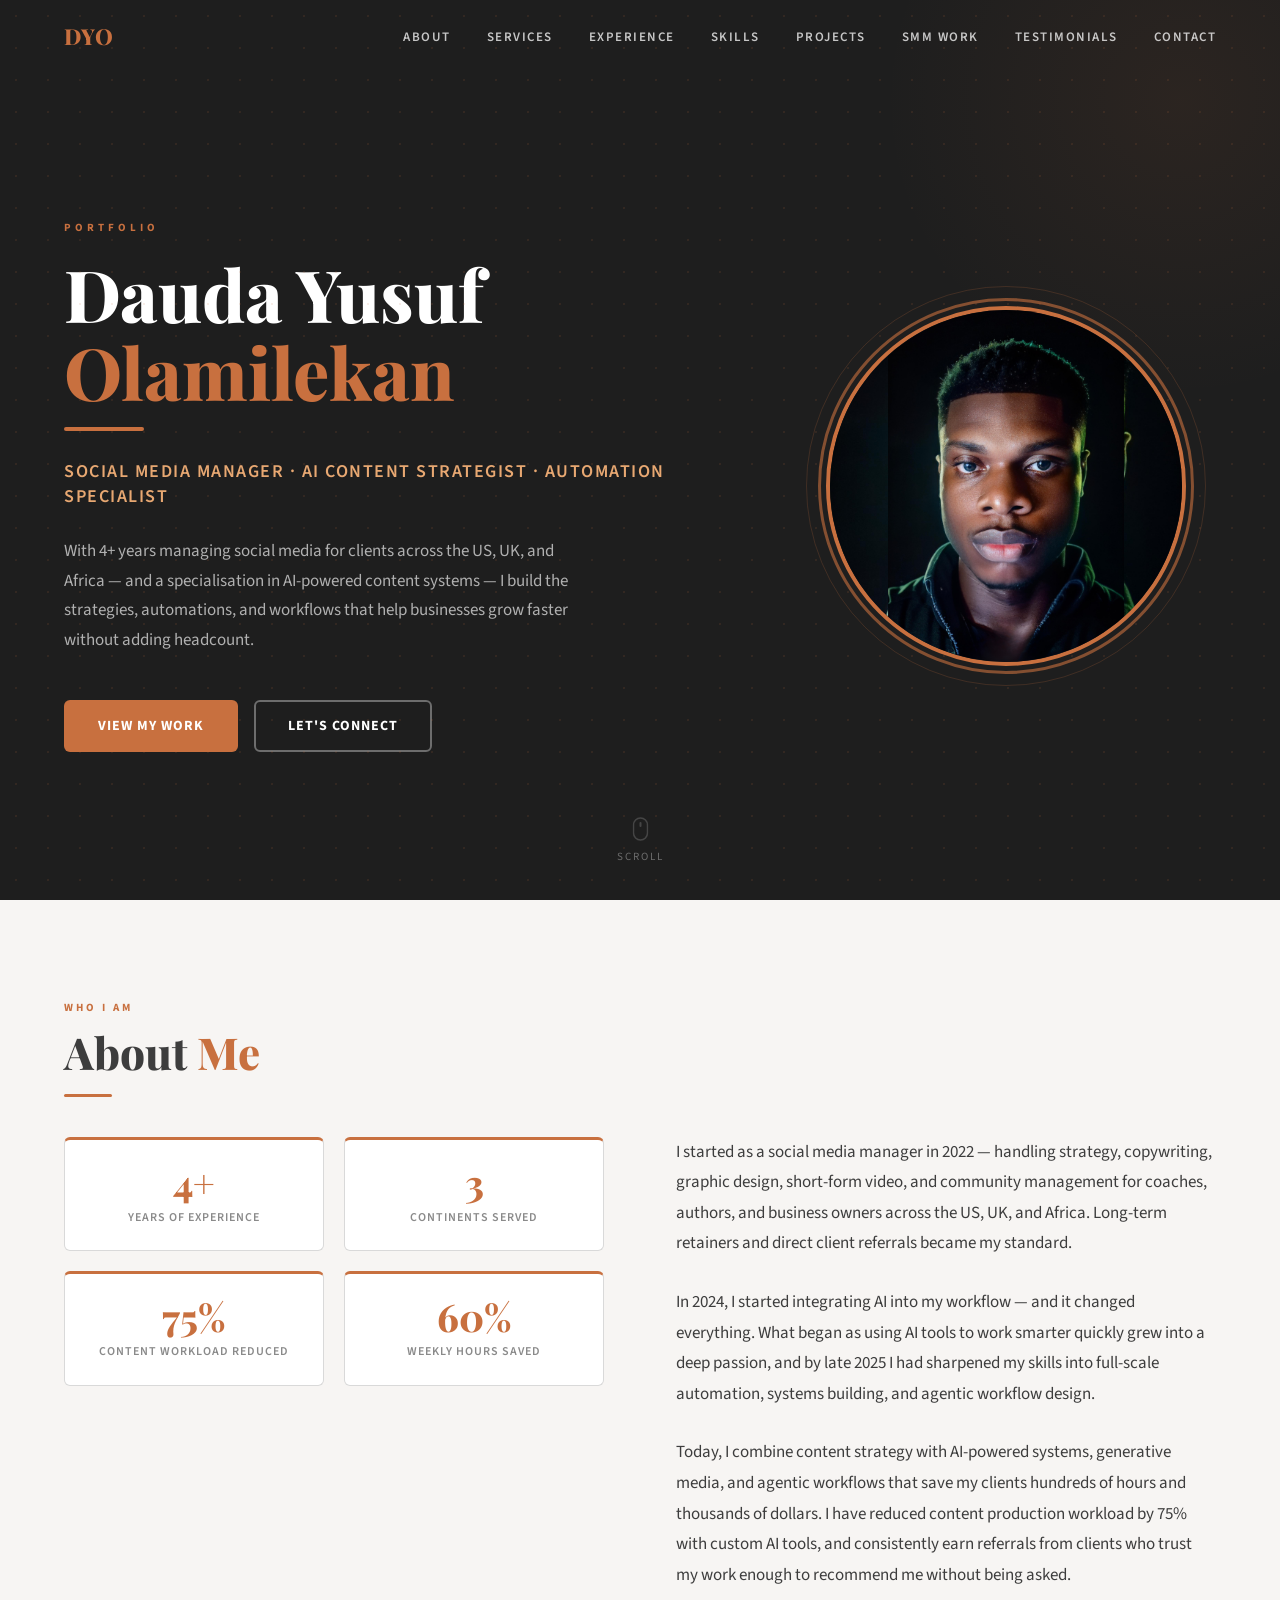
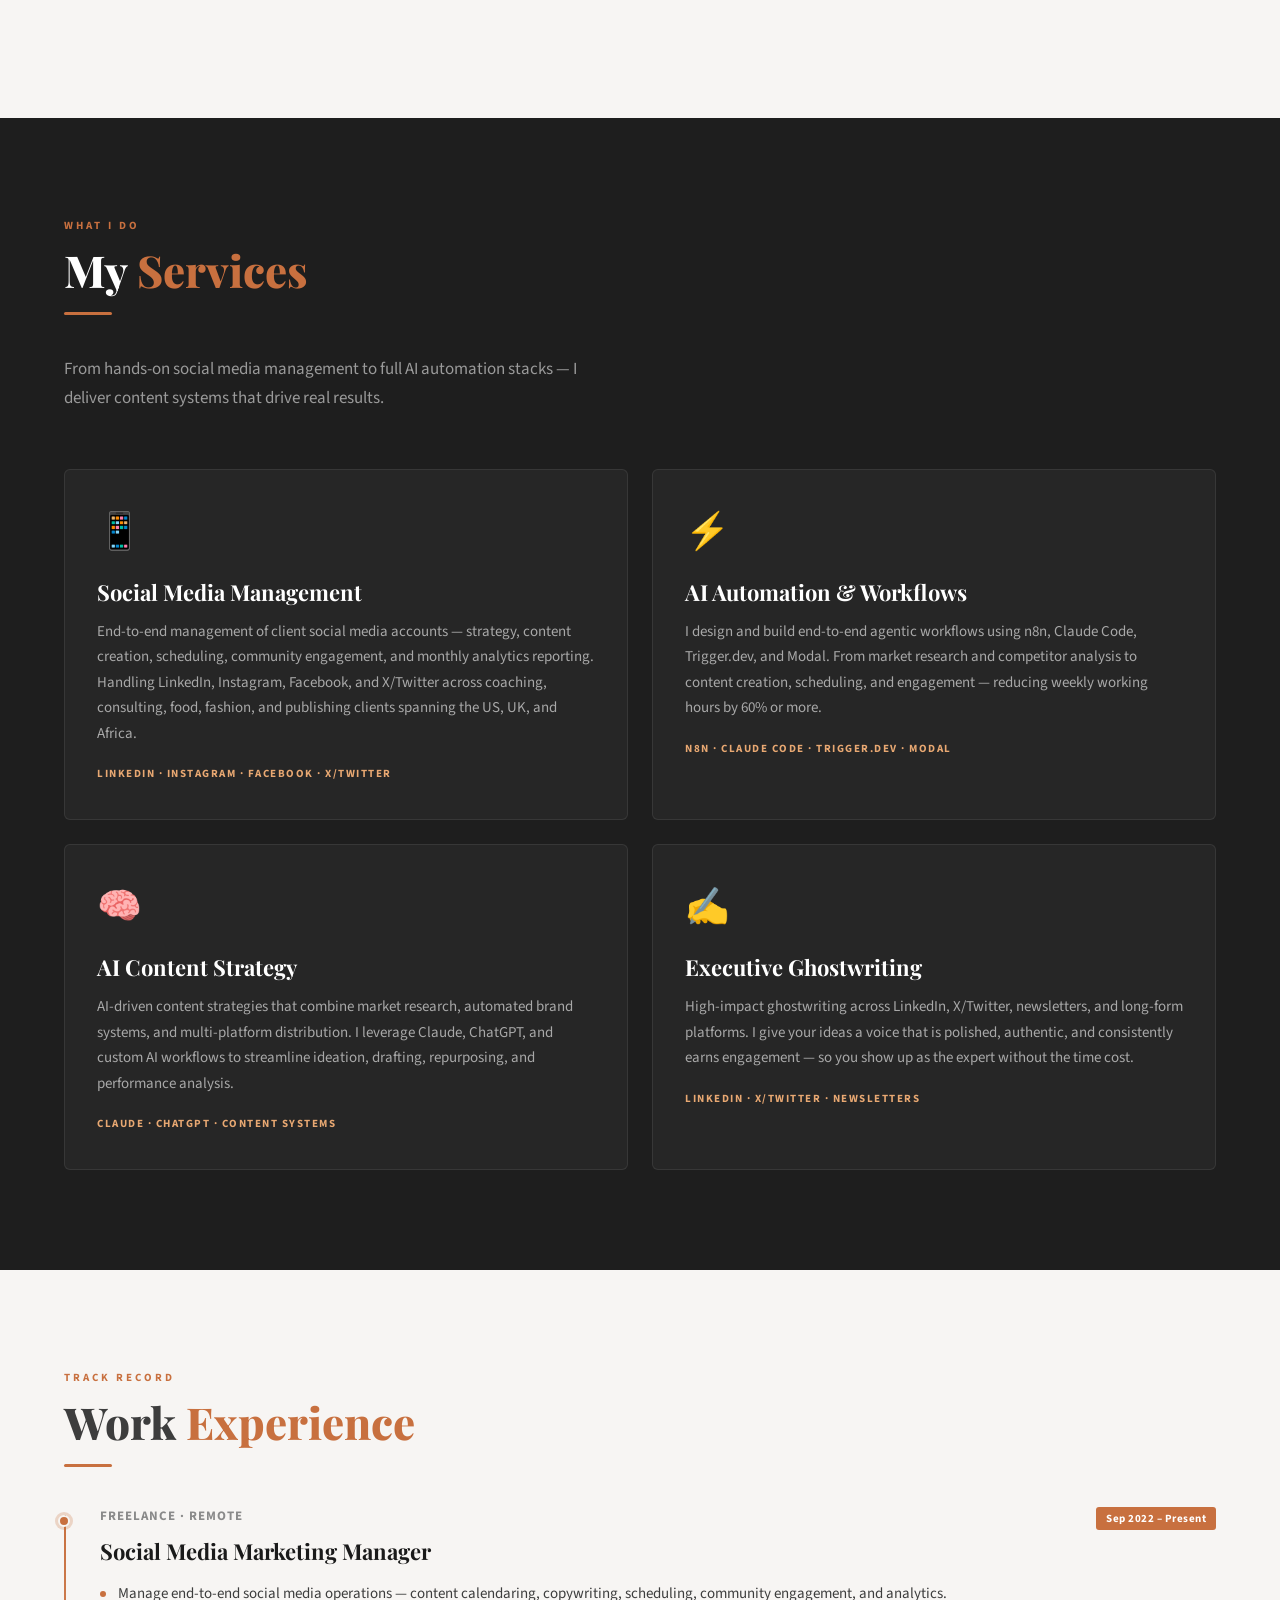
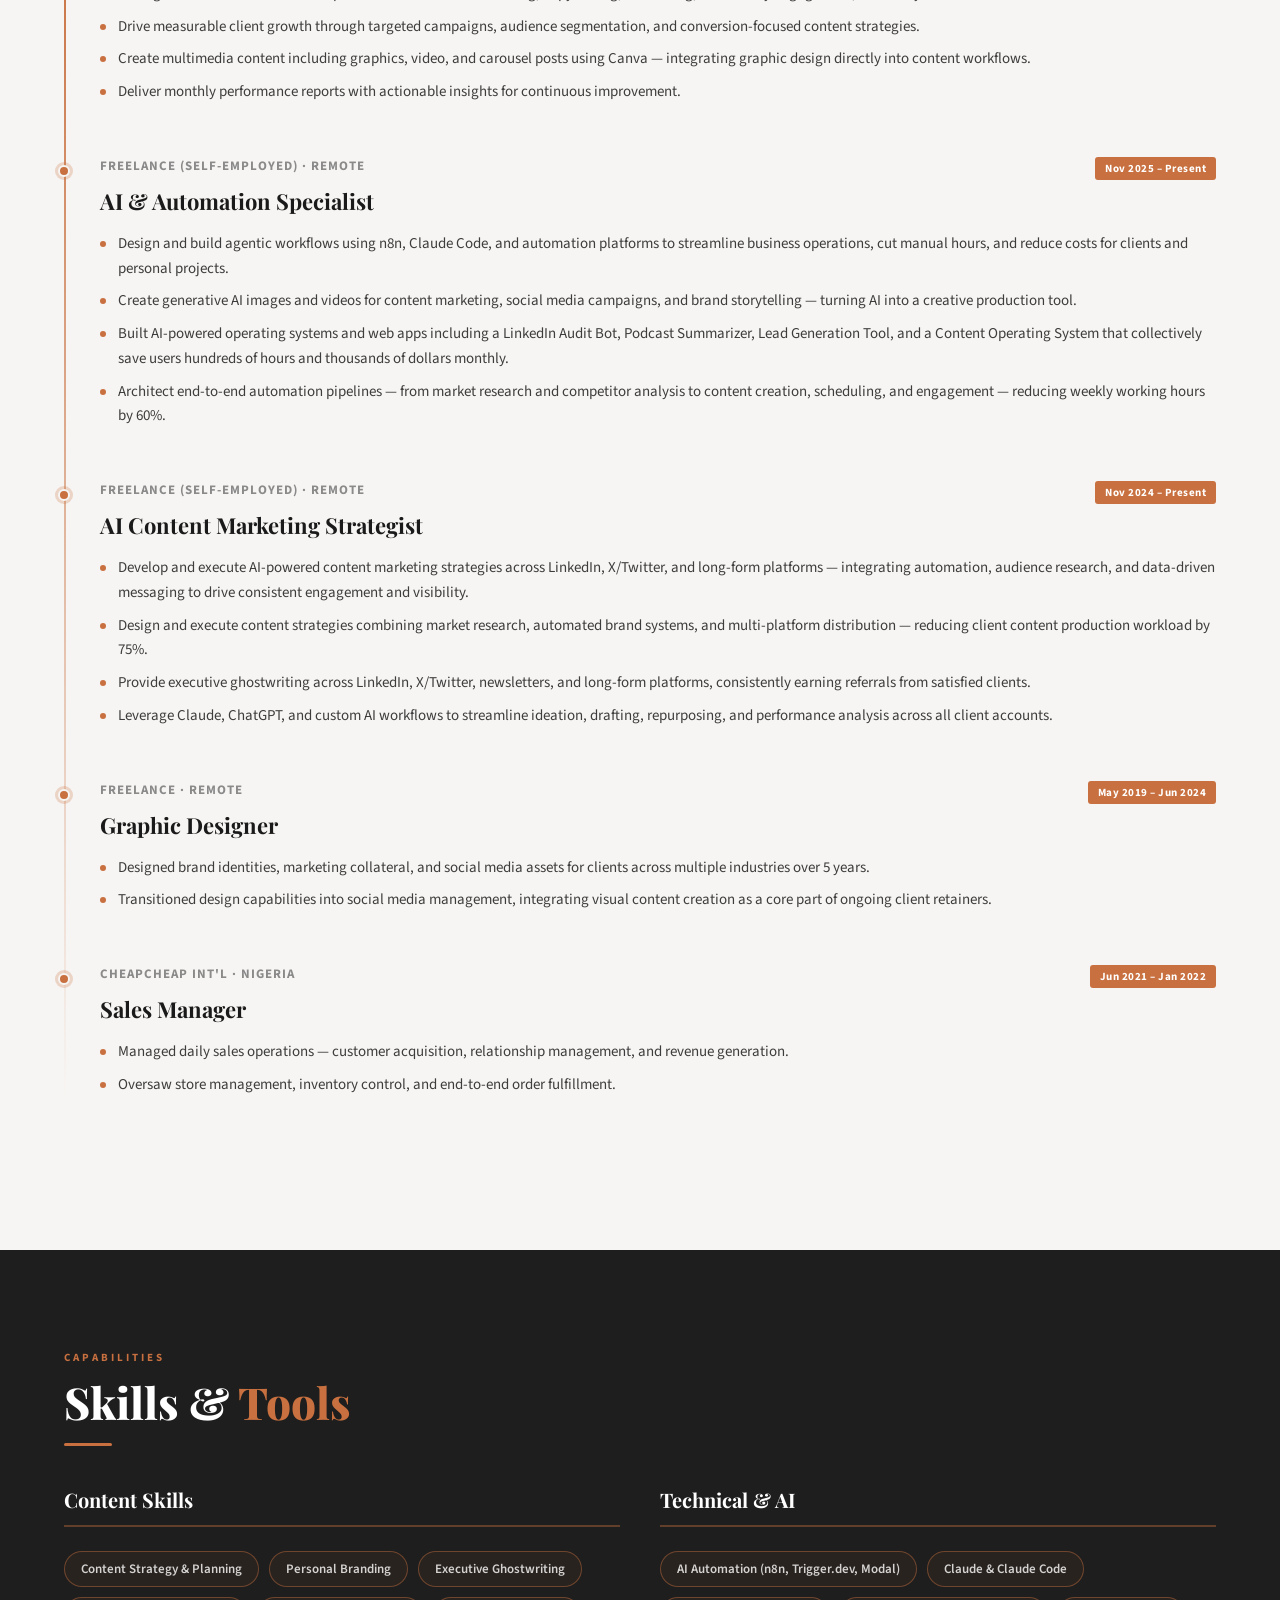
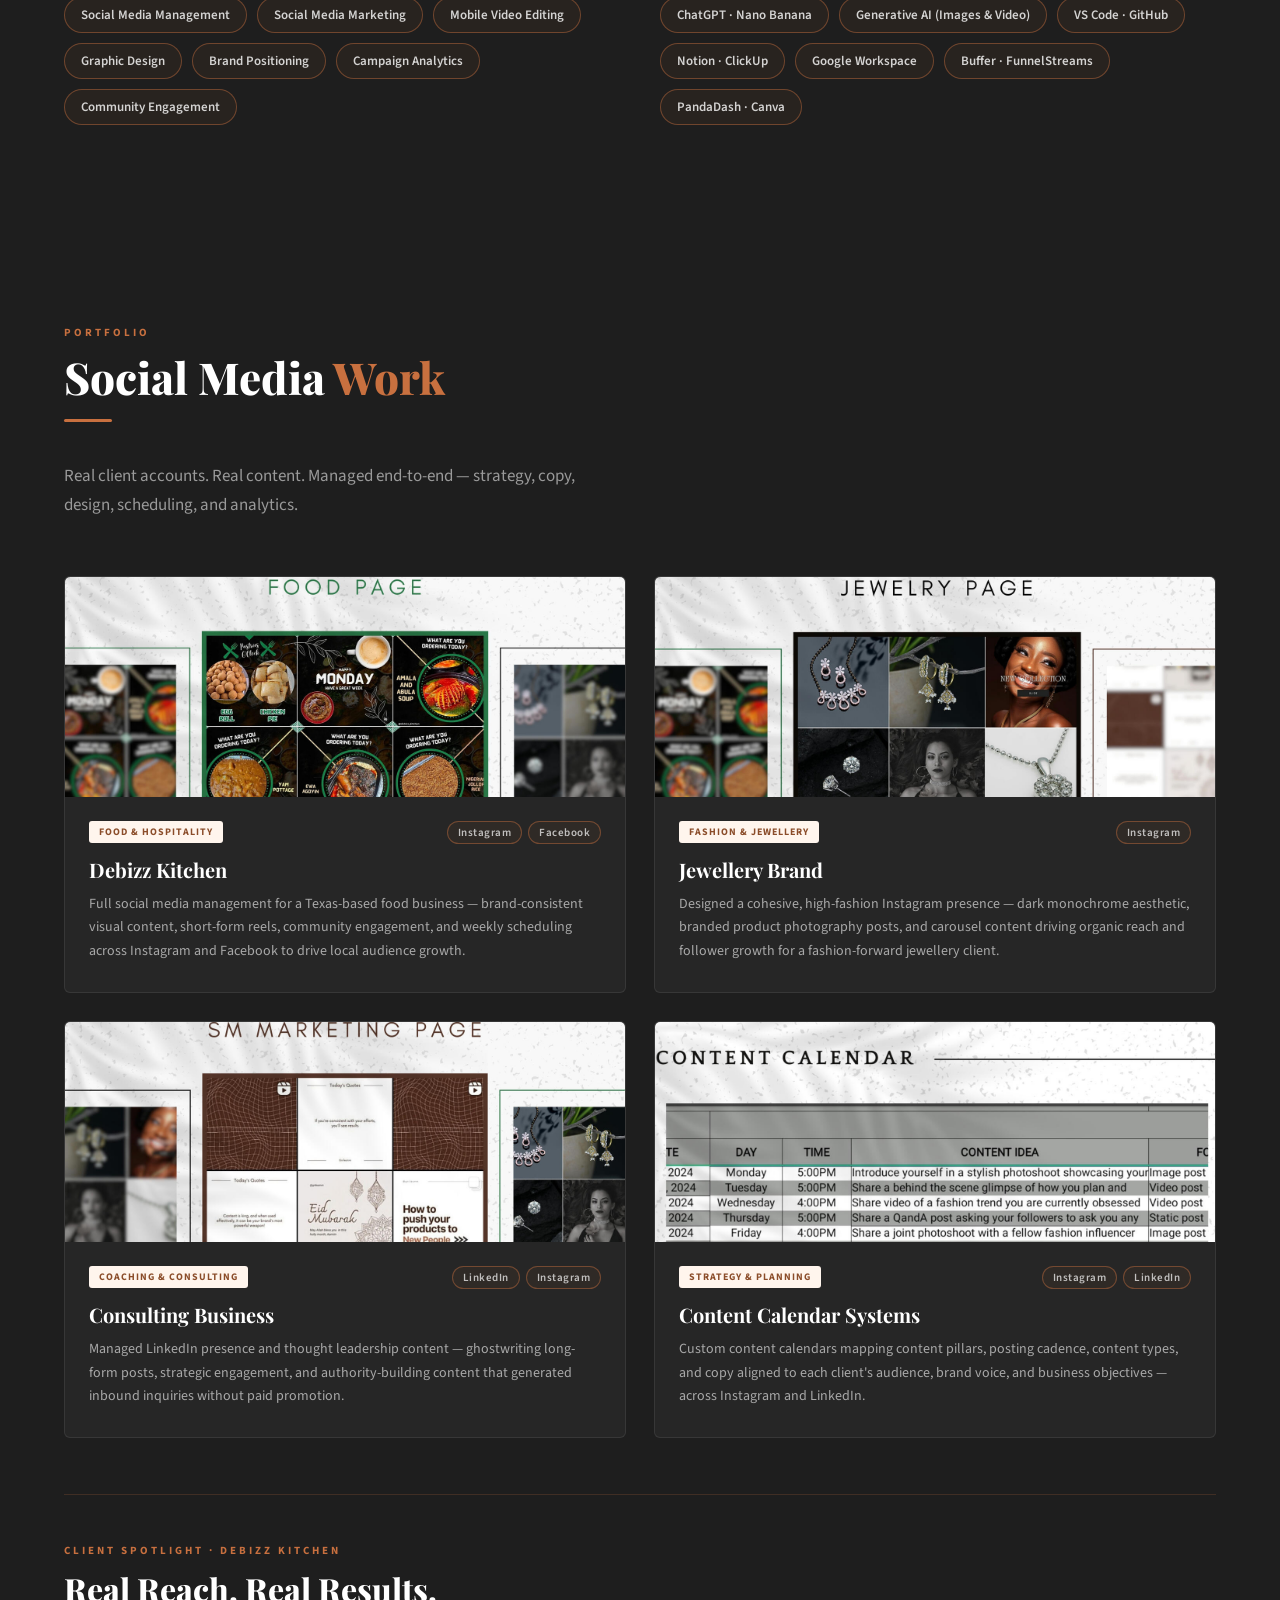
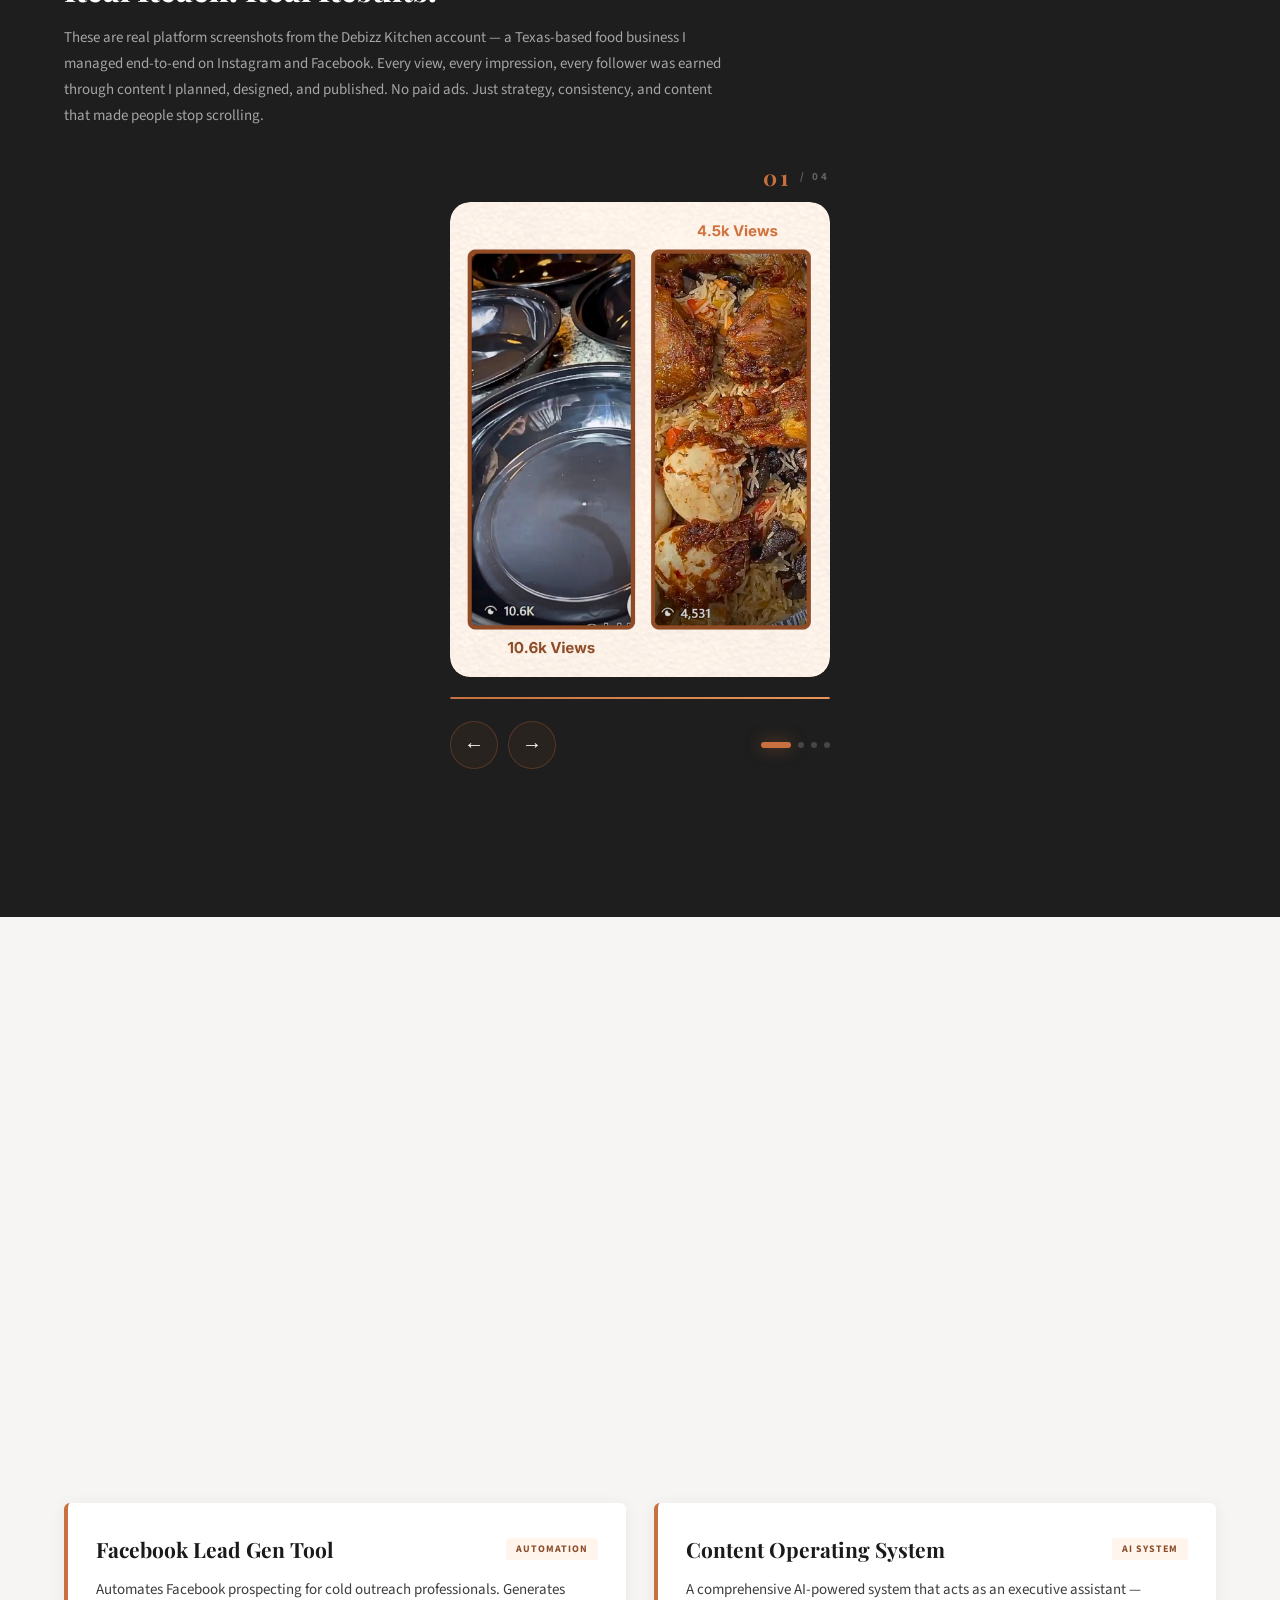
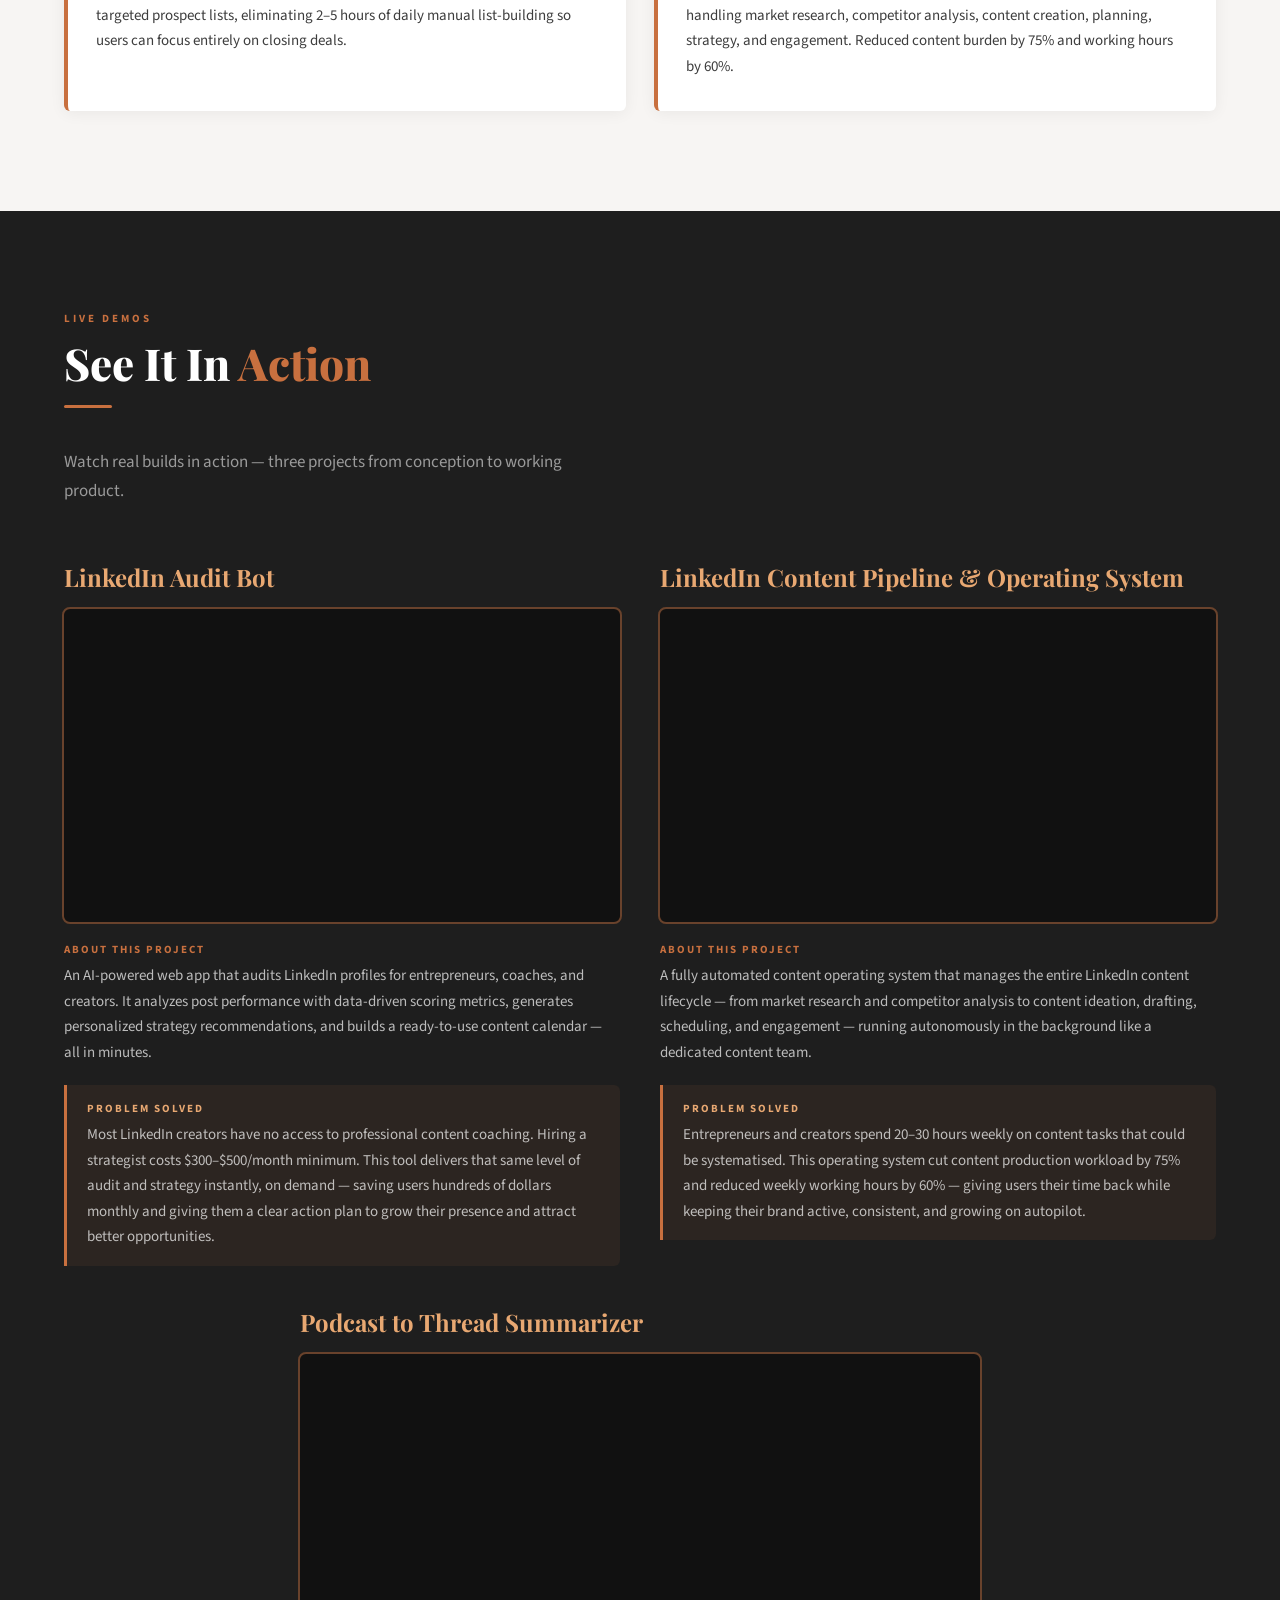
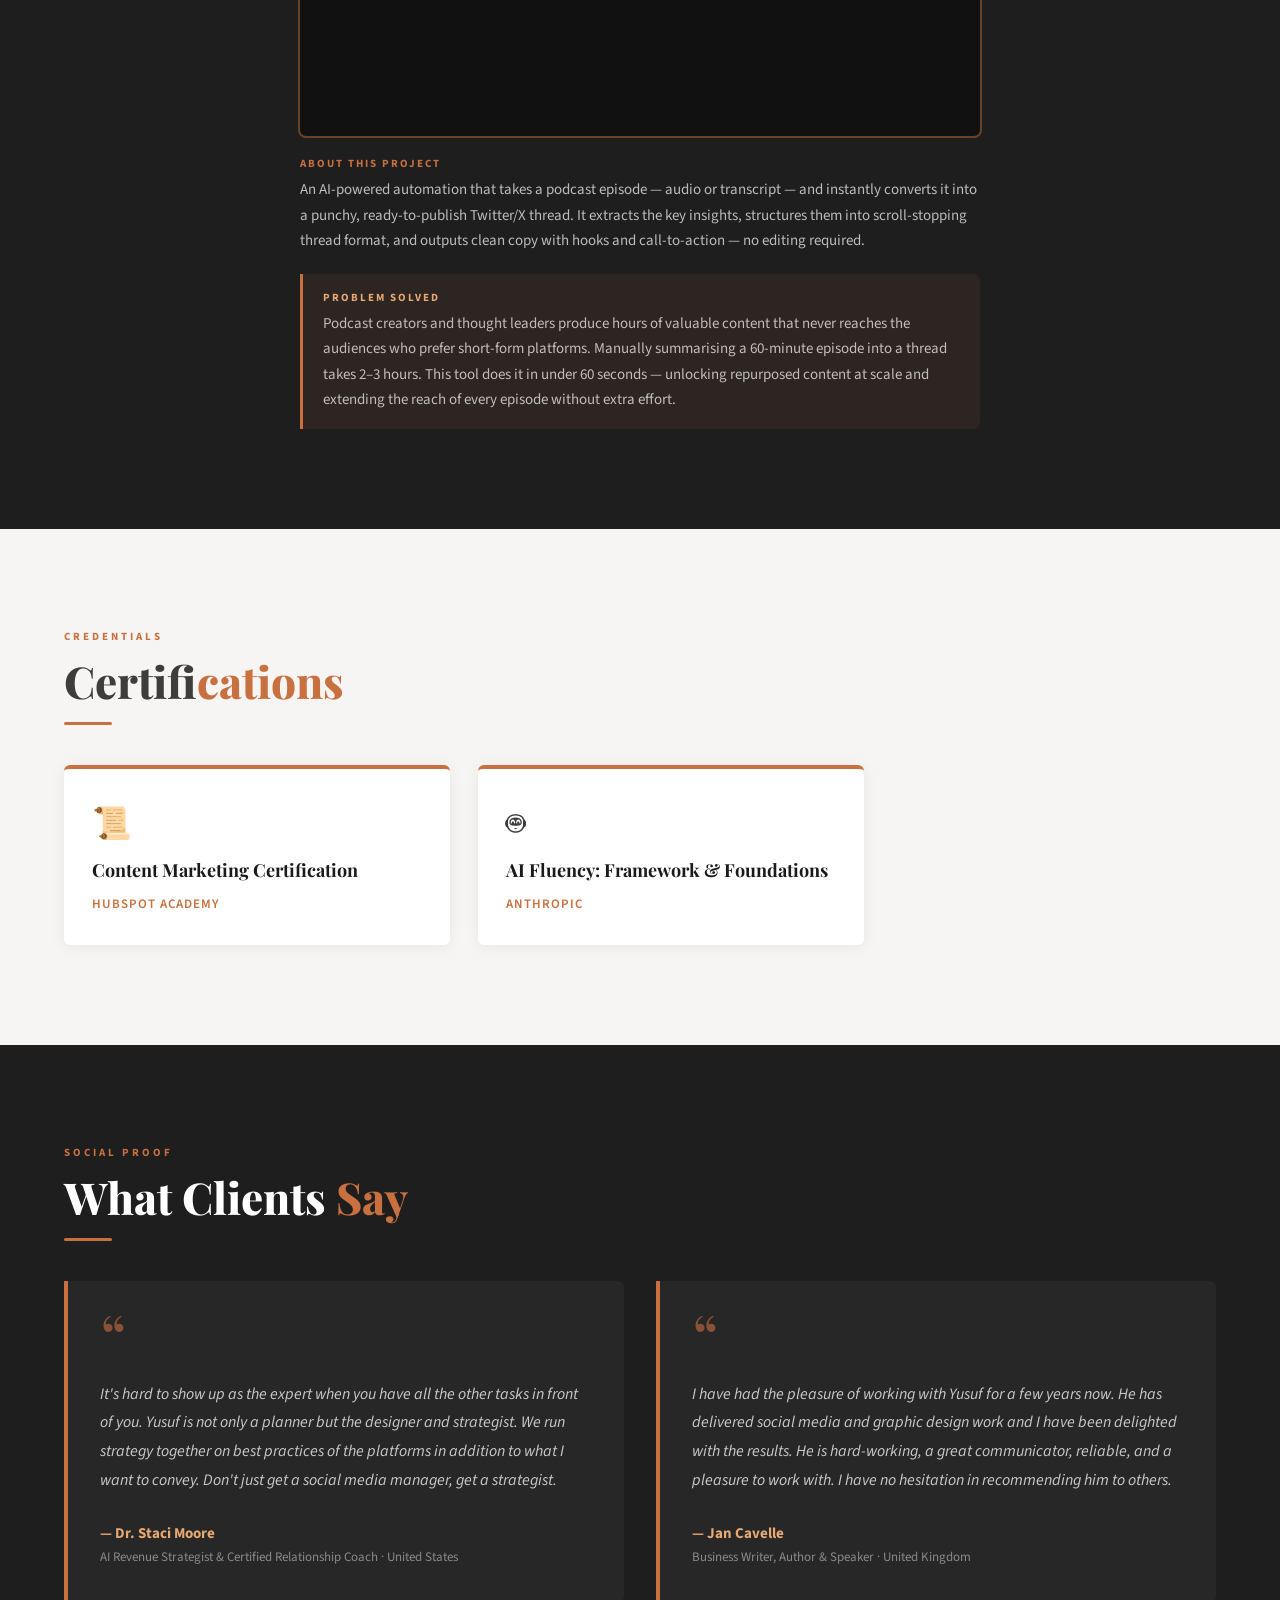
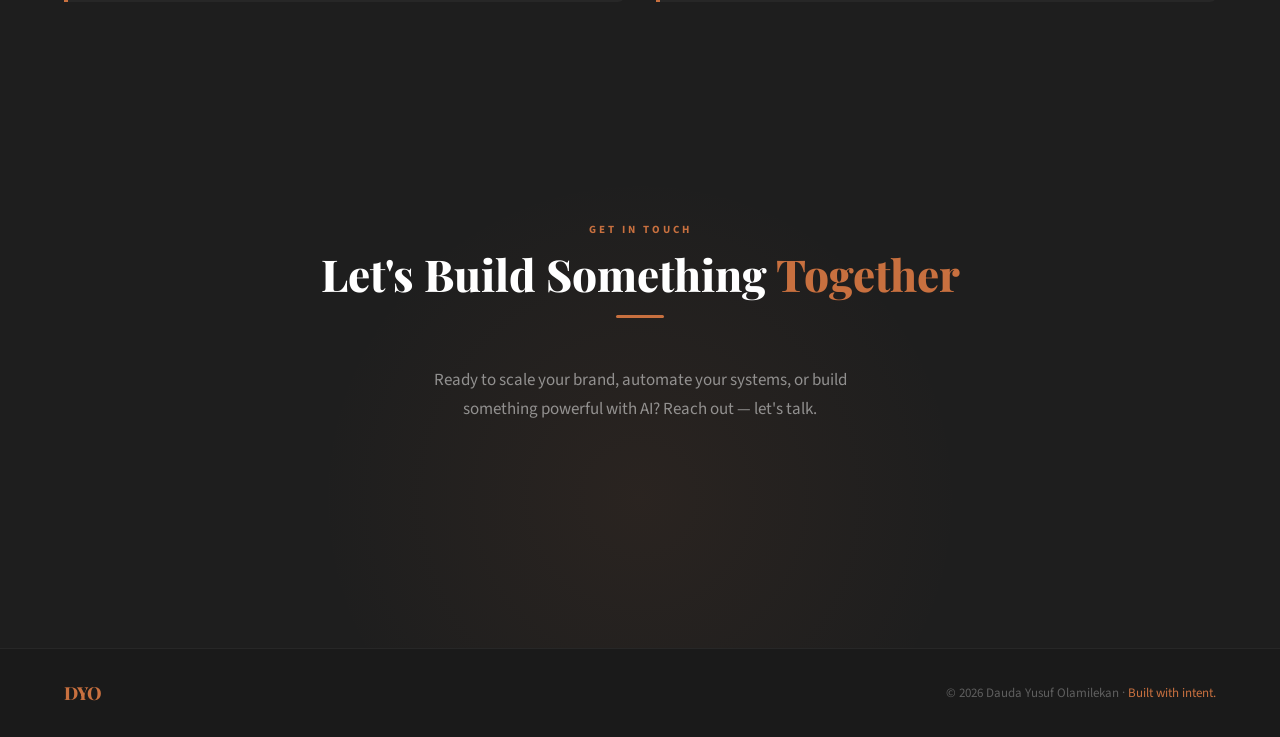
==== index.html @ d830693d "Fix LinkedIn URL and convert UK English to American English Co-Authored-By: Claude Sonnet 4.6 <norep" ====
<!DOCTYPE html>
<html lang="en">
<head>
  <meta charset="UTF-8" />
  <meta name="viewport" content="width=device-width, initial-scale=1.0" />
  <meta name="description" content="Dauda Yusuf Olamilekan — AI Content Strategist, Automation Specialist & Brand Builder. AI-powered systems, content strategy, and personal brand building." />
  <title>Dauda Yusuf Olamilekan — AI Content Strategist &amp; Automation Specialist</title>

  <!-- Open Graph / Social Media Preview -->
  <meta property="og:type"        content="website" />
  <meta property="og:url"         content="https://dauda-yusuf-portfolio.vercel.app/" />
  <meta property="og:title"       content="Dauda Yusuf Olamilekan — AI Content Strategist &amp; Automation Specialist" />
  <meta property="og:description" content="I build the strategies, automations, and agentic workflows that help businesses produce more, spend less, and grow faster." />
  <meta property="og:image"       content="https://dauda-yusuf-portfolio.vercel.app/assets/img/InShot_20230805_040745016.jpg" />

  <!-- Twitter / X Card -->
  <meta name="twitter:card"        content="summary_large_image" />
  <meta name="twitter:url"         content="https://dauda-yusuf-portfolio.vercel.app/" />
  <meta name="twitter:title"       content="Dauda Yusuf Olamilekan — AI Content Strategist &amp; Automation Specialist" />
  <meta name="twitter:description" content="I build the strategies, automations, and agentic workflows that help businesses produce more, spend less, and grow faster." />
  <meta name="twitter:image"       content="https://dauda-yusuf-portfolio.vercel.app/assets/img/InShot_20230805_040745016.jpg" />

  <link rel="stylesheet" href="css/style.css" />
</head>
<body>

<!-- ================================================================
     NAVIGATION
     ================================================================ -->
<nav class="nav" id="nav">
  <div class="nav__inner">
    <a href="#hero" class="nav__logo">DYO</a>

    <ul class="nav__links">
      <li><a href="#about"         data-section="about">About</a></li>
      <li><a href="#services"      data-section="services">Services</a></li>
      <li><a href="#experience"    data-section="experience">Experience</a></li>
      <li><a href="#skills"        data-section="skills">Skills</a></li>
      <li><a href="#projects"      data-section="projects">Projects</a></li>
      <li><a href="#smm-work"      data-section="smm-work">SMM Work</a></li>
      <li><a href="#testimonials"  data-section="testimonials">Testimonials</a></li>
      <li><a href="#contact"       data-section="contact">Contact</a></li>
    </ul>

    <div class="nav__hamburger" id="hamburger" aria-label="Open menu">
      <span></span><span></span><span></span>
    </div>
  </div>
</nav>

<!-- Mobile nav overlay -->
<div class="nav__mobile" id="mobileNav">
  <a href="#about"        class="mobile-link">About</a>
  <a href="#services"     class="mobile-link">Services</a>
  <a href="#experience"   class="mobile-link">Experience</a>
  <a href="#skills"       class="mobile-link">Skills</a>
  <a href="#projects"     class="mobile-link">Projects</a>
  <a href="#smm-work"     class="mobile-link">SMM Work</a>
  <a href="#testimonials" class="mobile-link">Testimonials</a>
  <a href="#contact"      class="mobile-link">Contact</a>
</div>


<!-- ================================================================
     HERO
     ================================================================ -->
<section id="hero" class="hero">
  <div class="hero__inner">

    <!-- Text -->
    <div class="hero__text">
      <p class="hero__label">Portfolio</p>

      <h1 class="hero__name">
        Dauda Yusuf<br>
        <span class="accent">Olamilekan</span>
      </h1>
      <span class="hero__name-line"></span>

      <p class="hero__tagline">Social Media Manager &middot; AI Content Strategist &middot; Automation Specialist</p>

      <p class="hero__bio">
        With 4+ years managing social media for clients across the US, UK, and Africa —
        and a specialisation in AI-powered content systems — I build the strategies,
        automations, and workflows that help businesses grow faster without adding headcount.
      </p>

      <div class="hero__ctas">
        <a href="#projects" class="btn btn--primary">View My Work</a>
        <a href="#contact"  class="btn btn--outline">Let's Connect</a>
      </div>
    </div>

    <!-- Photo -->
    <div class="hero__photo-wrap">
      <div class="hero__photo-ring">
        <img
          src="assets/img/InShot_20230805_040745016.jpg"
          alt="Dauda Yusuf Olamilekan"
          class="hero__photo"
        />
      </div>
    </div>

  </div>

  <!-- Scroll hint -->
  <div class="hero__scroll-hint">
    <svg width="16" height="24" viewBox="0 0 16 24" fill="none">
      <rect x="1" y="1" width="14" height="22" rx="7" stroke="currentColor" stroke-width="1.5"/>
      <rect x="7" y="5" width="2" height="5" rx="1" fill="currentColor"/>
    </svg>
    <span>Scroll</span>
  </div>
</section>


<!-- ================================================================
     ABOUT ME
     ================================================================ -->
<section id="about" class="section section--light">
  <div class="container">

    <p class="section-label fade-in">Who I Am</p>
    <h2 class="section-heading fade-in delay-1">About <span class="accent">Me</span></h2>
    <div class="accent-rule fade-in delay-2"></div>

    <div class="about__grid">

      <!-- Left: Stats + Note -->
      <div>
        <div class="about__stats fade-in delay-1">
          <div class="stat-card">
            <div class="stat-card__number">4+</div>
            <div class="stat-card__label">Years of Experience</div>
          </div>
          <div class="stat-card">
            <div class="stat-card__number">3</div>
            <div class="stat-card__label">Continents Served</div>
          </div>
          <div class="stat-card">
            <div class="stat-card__number">75%</div>
            <div class="stat-card__label">Content Workload Reduced</div>
          </div>
          <div class="stat-card">
            <div class="stat-card__number">60%</div>
            <div class="stat-card__label">Weekly Hours Saved</div>
          </div>
        </div>

      </div>

      <!-- Right: Bio -->
      <div class="fade-in delay-2">
        <p class="about__bio">
          I started as a social media manager in 2022 — handling strategy, copywriting, graphic design,
          short-form video, and community management for coaches, authors, and business owners across the
          US, UK, and Africa. Long-term retainers and direct client referrals became my standard.
        </p>
        <p class="about__bio">
          In 2024, I started integrating AI into my workflow — and it changed everything. What began
          as using AI tools to work smarter quickly grew into a deep passion, and by late 2025 I had
          sharpened my skills into full-scale automation, systems building, and agentic workflow design.
        </p>
        <p class="about__bio">
          Today, I combine content strategy with AI-powered systems, generative media, and agentic
          workflows that save my clients hundreds of hours and thousands of dollars. I have reduced
          content production workload by 75% with custom AI tools, and consistently earn referrals
          from clients who trust my work enough to recommend me without being asked.
        </p>
      </div>

    </div>
  </div>
</section>


<!-- ================================================================
     SERVICES
     ================================================================ -->
<section id="services" class="section section--dark">
  <div class="container">

    <p class="section-label fade-in">What I Do</p>
    <h2 class="section-heading fade-in delay-1">My <span class="accent">Services</span></h2>
    <div class="accent-rule fade-in delay-2"></div>
    <p class="section-subhead fade-in delay-2">
      From hands-on social media management to full AI automation stacks — I deliver content systems that drive real results.
    </p>

    <div class="services__grid">

      <div class="service-card fade-in delay-1">
        <span class="service-card__icon">📱</span>
        <h3 class="service-card__title">Social Media Management</h3>
        <p class="service-card__desc">
          End-to-end management of client social media accounts — strategy, content creation,
          scheduling, community engagement, and monthly analytics reporting. Handling LinkedIn,
          Instagram, Facebook, and X/Twitter across coaching, consulting, food, fashion, and
          publishing clients spanning the US, UK, and Africa.
        </p>
        <span class="service-card__tag">LinkedIn · Instagram · Facebook · X/Twitter</span>
      </div>

      <div class="service-card fade-in delay-2">
        <span class="service-card__icon">⚡</span>
        <h3 class="service-card__title">AI Automation &amp; Workflows</h3>
        <p class="service-card__desc">
          I design and build end-to-end agentic workflows using n8n, Claude Code, Trigger.dev, and Modal.
          From market research and competitor analysis to content creation, scheduling, and engagement —
          reducing weekly working hours by 60% or more.
        </p>
        <span class="service-card__tag">n8n · Claude Code · Trigger.dev · Modal</span>
      </div>

      <div class="service-card fade-in delay-3">
        <span class="service-card__icon">🧠</span>
        <h3 class="service-card__title">AI Content Strategy</h3>
        <p class="service-card__desc">
          AI-driven content strategies that combine market research, automated brand systems, and
          multi-platform distribution. I leverage Claude, ChatGPT, and custom AI workflows to
          streamline ideation, drafting, repurposing, and performance analysis.
        </p>
        <span class="service-card__tag">Claude · ChatGPT · Content Systems</span>
      </div>

      <div class="service-card fade-in delay-4">
        <span class="service-card__icon">✍️</span>
        <h3 class="service-card__title">Executive Ghostwriting</h3>
        <p class="service-card__desc">
          High-impact ghostwriting across LinkedIn, X/Twitter, newsletters, and long-form platforms.
          I give your ideas a voice that is polished, authentic, and consistently earns engagement —
          so you show up as the expert without the time cost.
        </p>
        <span class="service-card__tag">LinkedIn · X/Twitter · Newsletters</span>
      </div>

    </div>
  </div>
</section>


<!-- ================================================================
     EXPERIENCE
     ================================================================ -->
<section id="experience" class="section section--light">
  <div class="container">

    <p class="section-label fade-in">Track Record</p>
    <h2 class="section-heading fade-in delay-1">Work <span class="accent">Experience</span></h2>
    <div class="accent-rule fade-in delay-2"></div>

    <div class="experience__timeline">

      <!-- Social Media Marketing Manager -->
      <div class="exp-item fade-in delay-1">
        <div class="exp-item__header">
          <span class="exp-item__company">Freelance &middot; Remote</span>
          <span class="exp-item__date">Sep 2022 – Present</span>
        </div>
        <h3 class="exp-item__role">Social Media Marketing Manager</h3>
        <ul class="exp-item__bullets">
          <li>Manage end-to-end social media operations — content calendaring, copywriting, scheduling, community engagement, and analytics.</li>
          <li>Drive measurable client growth through targeted campaigns, audience segmentation, and conversion-focused content strategies.</li>
          <li>Create multimedia content including graphics, video, and carousel posts using Canva — integrating graphic design directly into content workflows.</li>
          <li>Deliver monthly performance reports with actionable insights for continuous improvement.</li>
        </ul>
      </div>

      <!-- AI & Automation Specialist -->
      <div class="exp-item fade-in delay-2">
        <div class="exp-item__header">
          <span class="exp-item__company">Freelance (Self-Employed) &middot; Remote</span>
          <span class="exp-item__date">Nov 2025 – Present</span>
        </div>
        <h3 class="exp-item__role">AI &amp; Automation Specialist</h3>
        <ul class="exp-item__bullets">
          <li>Design and build agentic workflows using n8n, Claude Code, and automation platforms to streamline business operations, cut manual hours, and reduce costs for clients and personal projects.</li>
          <li>Create generative AI images and videos for content marketing, social media campaigns, and brand storytelling — turning AI into a creative production tool.</li>
          <li>Built AI-powered operating systems and web apps including a LinkedIn Audit Bot, Podcast Summarizer, Lead Generation Tool, and a Content Operating System that collectively save users hundreds of hours and thousands of dollars monthly.</li>
          <li>Architect end-to-end automation pipelines — from market research and competitor analysis to content creation, scheduling, and engagement — reducing weekly working hours by 60%.</li>
        </ul>
      </div>

      <!-- AI Content Marketing Strategist -->
      <div class="exp-item fade-in delay-3">
        <div class="exp-item__header">
          <span class="exp-item__company">Freelance (Self-Employed) &middot; Remote</span>
          <span class="exp-item__date">Nov 2024 – Present</span>
        </div>
        <h3 class="exp-item__role">AI Content Marketing Strategist</h3>
        <ul class="exp-item__bullets">
          <li>Develop and execute AI-powered content marketing strategies across LinkedIn, X/Twitter, and long-form platforms — integrating automation, audience research, and data-driven messaging to drive consistent engagement and visibility.</li>
          <li>Design and execute content strategies combining market research, automated brand systems, and multi-platform distribution — reducing client content production workload by 75%.</li>
          <li>Provide executive ghostwriting across LinkedIn, X/Twitter, newsletters, and long-form platforms, consistently earning referrals from satisfied clients.</li>
          <li>Leverage Claude, ChatGPT, and custom AI workflows to streamline ideation, drafting, repurposing, and performance analysis across all client accounts.</li>
        </ul>
      </div>

      <!-- Graphic Designer -->
      <div class="exp-item fade-in delay-3">
        <div class="exp-item__header">
          <span class="exp-item__company">Freelance &middot; Remote</span>
          <span class="exp-item__date">May 2019 – Jun 2024</span>
        </div>
        <h3 class="exp-item__role">Graphic Designer</h3>
        <ul class="exp-item__bullets">
          <li>Designed brand identities, marketing collateral, and social media assets for clients across multiple industries over 5 years.</li>
          <li>Transitioned design capabilities into social media management, integrating visual content creation as a core part of ongoing client retainers.</li>
        </ul>
      </div>

      <!-- Sales Manager -->
      <div class="exp-item fade-in delay-4">
        <div class="exp-item__header">
          <span class="exp-item__company">CheapCheap Int'l &middot; Nigeria</span>
          <span class="exp-item__date">Jun 2021 – Jan 2022</span>
        </div>
        <h3 class="exp-item__role">Sales Manager</h3>
        <ul class="exp-item__bullets">
          <li>Managed daily sales operations — customer acquisition, relationship management, and revenue generation.</li>
          <li>Oversaw store management, inventory control, and end-to-end order fulfillment.</li>
        </ul>
      </div>

    </div>
  </div>
</section>


<!-- ================================================================
     SKILLS
     ================================================================ -->
<section id="skills" class="section section--dark">
  <div class="container">

    <p class="section-label fade-in">Capabilities</p>
    <h2 class="section-heading fade-in delay-1">Skills &amp; <span class="accent">Tools</span></h2>
    <div class="accent-rule fade-in delay-2"></div>

    <div class="skills__grid">

      <div class="fade-in delay-1">
        <h3 class="skills__panel-title">Content Skills</h3>
        <div class="skills__chips">
          <span class="chip">Content Strategy &amp; Planning</span>
          <span class="chip">Personal Branding</span>
          <span class="chip">Executive Ghostwriting</span>
          <span class="chip">Social Media Management</span>
          <span class="chip">Social Media Marketing</span>
          <span class="chip">Mobile Video Editing</span>
          <span class="chip">Graphic Design</span>
          <span class="chip">Brand Positioning</span>
          <span class="chip">Campaign Analytics</span>
          <span class="chip">Community Engagement</span>
        </div>
      </div>

      <div class="fade-in delay-2">
        <h3 class="skills__panel-title">Technical &amp; AI</h3>
        <div class="skills__chips">
          <span class="chip">AI Automation (n8n, Trigger.dev, Modal)</span>
          <span class="chip">Claude &amp; Claude Code</span>
          <span class="chip">ChatGPT · Nano Banana</span>
          <span class="chip">Generative AI (Images &amp; Video)</span>
          <span class="chip">VS Code · GitHub</span>
          <span class="chip">Notion · ClickUp</span>
          <span class="chip">Google Workspace</span>
          <span class="chip">Buffer · FunnelStreams</span>
          <span class="chip">PandaDash · Canva</span>
        </div>
      </div>

    </div>
  </div>
</section>


<!-- ================================================================
     SOCIAL MEDIA WORK
     ================================================================ -->
<section id="smm-work" class="section section--dark">
  <div class="container">

    <p class="section-label fade-in">Portfolio</p>
    <h2 class="section-heading fade-in delay-1">Social Media <span class="accent">Work</span></h2>
    <div class="accent-rule fade-in delay-2"></div>
    <p class="section-subhead fade-in delay-2">
      Real client accounts. Real content. Managed end-to-end — strategy, copy, design, scheduling, and analytics.
    </p>

    <div class="smm__grid">

      <div class="smm-card fade-in delay-1">
        <div class="smm-card__img-wrap">
          <img src="images/smm/food-business.jpg" alt="Social media management for Debizz Kitchen food business" class="smm-card__img" loading="lazy" />
        </div>
        <div class="smm-card__body">
          <div class="smm-card__meta">
            <span class="smm-card__badge">Food &amp; Hospitality</span>
            <span class="smm-card__platform-row">
              <span class="smm-chip">Instagram</span>
              <span class="smm-chip">Facebook</span>
            </span>
          </div>
          <h3 class="smm-card__title">Debizz Kitchen</h3>
          <p class="smm-card__desc">Full social media management for a Texas-based food business — brand-consistent visual content, short-form reels, community engagement, and weekly scheduling across Instagram and Facebook to drive local audience growth.</p>
        </div>
      </div>

      <div class="smm-card fade-in delay-2">
        <div class="smm-card__img-wrap">
          <img src="images/smm/jewelry-business.jpg" alt="Social media management for jewelry fashion brand" class="smm-card__img" loading="lazy" />
        </div>
        <div class="smm-card__body">
          <div class="smm-card__meta">
            <span class="smm-card__badge">Fashion &amp; Jewellery</span>
            <span class="smm-card__platform-row">
              <span class="smm-chip">Instagram</span>
            </span>
          </div>
          <h3 class="smm-card__title">Jewellery Brand</h3>
          <p class="smm-card__desc">Designed a cohesive, high-fashion Instagram presence — dark monochrome aesthetic, branded product photography posts, and carousel content driving organic reach and follower growth for a fashion-forward jewellery client.</p>
        </div>
      </div>

      <div class="smm-card fade-in delay-3">
        <div class="smm-card__img-wrap">
          <img src="images/smm/consulting-business.jpg" alt="LinkedIn social media management for consulting business" class="smm-card__img" loading="lazy" />
        </div>
        <div class="smm-card__body">
          <div class="smm-card__meta">
            <span class="smm-card__badge">Coaching &amp; Consulting</span>
            <span class="smm-card__platform-row">
              <span class="smm-chip">LinkedIn</span>
              <span class="smm-chip">Instagram</span>
            </span>
          </div>
          <h3 class="smm-card__title">Consulting Business</h3>
          <p class="smm-card__desc">Managed LinkedIn presence and thought leadership content — ghostwriting long-form posts, strategic engagement, and authority-building content that generated inbound inquiries without paid promotion.</p>
        </div>
      </div>

      <div class="smm-card fade-in delay-4">
        <div class="smm-card__img-wrap">
          <img src="images/smm/content-calendar.jpg" alt="Instagram and LinkedIn content calendar strategy" class="smm-card__img" loading="lazy" />
        </div>
        <div class="smm-card__body">
          <div class="smm-card__meta">
            <span class="smm-card__badge">Strategy &amp; Planning</span>
            <span class="smm-card__platform-row">
              <span class="smm-chip">Instagram</span>
              <span class="smm-chip">LinkedIn</span>
            </span>
          </div>
          <h3 class="smm-card__title">Content Calendar Systems</h3>
          <p class="smm-card__desc">Custom content calendars mapping content pillars, posting cadence, content types, and copy aligned to each client's audience, brand voice, and business objectives — across Instagram and LinkedIn.</p>
        </div>
      </div>

    </div>

    <!-- Debizz Kitchen Results Gallery -->
    <div class="smm-results fade-in delay-2">
      <p class="smm-results__label">Client Spotlight &middot; Debizz Kitchen</p>
      <h3 class="smm-results__heading">Real Reach. <span class="accent">Real Results.</span></h3>
      <p class="smm-results__copy">
        These are real platform screenshots from the Debizz Kitchen account — a Texas-based food
        business I managed end-to-end on Instagram and Facebook. Every view, every impression, every
        follower was earned through content I planned, designed, and published. No paid ads. Just
        strategy, consistency, and content that made people stop scrolling.
      </p>
      <div class="smm-spotlight">
        <div class="smm-slider__header">
          <span class="smm-slider__counter"><em id="smmCurrent">01</em> / 04</span>
        </div>

        <div class="smm-slider" id="smmSlider">
          <div class="smm-slider__track" id="smmTrack">
            <div class="smm-slider__slide is-active">
              <img src="images/smm/carousels/slide-1.jpg" alt="Debizz Kitchen — 10.6K &amp; 4.5K views" loading="lazy" draggable="false" />
            </div>
            <div class="smm-slider__slide">
              <img src="images/smm/carousels/slide-2.jpg" alt="Debizz Kitchen — 4.2K &amp; 10K views" loading="lazy" draggable="false" />
            </div>
            <div class="smm-slider__slide">
              <img src="images/smm/carousels/slide-3.jpg" alt="Debizz Kitchen — 4.3K &amp; 5.5K views" loading="lazy" draggable="false" />
            </div>
            <div class="smm-slider__slide">
              <img src="images/smm/carousels/slide-4.jpg" alt="Debizz Kitchen — 1.5K &amp; 3.8K views" loading="lazy" draggable="false" />
            </div>
          </div>
        </div>

        <div class="smm-slider__progress-wrap">
          <div class="smm-slider__progress-bar" id="smmProgress"></div>
        </div>

        <div class="smm-slider__footer">
          <div class="smm-slider__nav">
            <button class="smm-slider__arrow" id="smmPrev" aria-label="Previous">&#8592;</button>
            <button class="smm-slider__arrow" id="smmNext" aria-label="Next">&#8594;</button>
          </div>
          <div class="smm-slider__dots" id="smmDots">
            <button class="smm-slider__dot is-active" aria-label="Slide 1"></button>
            <button class="smm-slider__dot" aria-label="Slide 2"></button>
            <button class="smm-slider__dot" aria-label="Slide 3"></button>
            <button class="smm-slider__dot" aria-label="Slide 4"></button>
          </div>
        </div>
      </div>
    </div>

  </div>
</section>


<!-- ================================================================
     AI TOOLS & PROJECTS
     ================================================================ -->
<section id="projects" class="section section--light">
  <div class="container">

    <p class="section-label fade-in">What I've Built</p>
    <h2 class="section-heading fade-in delay-1">AI Tools &amp; <span class="accent">Projects</span></h2>
    <div class="accent-rule fade-in delay-2"></div>
    <p class="section-subhead fade-in delay-2">
      Real systems solving real problems — each one built to save time, cut costs, and deliver measurable results.
    </p>

    <div class="projects__grid">

      <div class="project-card fade-in delay-1">
        <div class="project-card__header">
          <h3 class="project-card__name">LinkedIn Audit Bot</h3>
          <span class="project-card__badge">AI Tool</span>
        </div>
        <p class="project-card__desc">
          Audits LinkedIn profiles for entrepreneurs and creators. Scores posts with data-driven metrics,
          generates strategy recommendations, and creates content calendars — acting as a virtual
          consultant saving users $300–$500/month in consulting fees.
        </p>
      </div>

      <div class="project-card fade-in delay-2">
        <div class="project-card__header">
          <h3 class="project-card__name">Podcast Summarizer</h3>
          <span class="project-card__badge">Automation</span>
        </div>
        <p class="project-card__desc">
          Transcribes and summarizes podcasts (20 minutes to multi-hour) in under 3 minutes.
          Auto-generates threads for X, Threads, and Substacks — saving podcasters 2–10 hours
          weekly and hundreds in transcription costs.
        </p>
      </div>

      <div class="project-card fade-in delay-3">
        <div class="project-card__header">
          <h3 class="project-card__name">Facebook Lead Gen Tool</h3>
          <span class="project-card__badge">Automation</span>
        </div>
        <p class="project-card__desc">
          Automates Facebook prospecting for cold outreach professionals. Generates targeted
          prospect lists, eliminating 2–5 hours of daily manual list-building so users can
          focus entirely on closing deals.
        </p>
      </div>

      <div class="project-card fade-in delay-4">
        <div class="project-card__header">
          <h3 class="project-card__name">Content Operating System</h3>
          <span class="project-card__badge">AI System</span>
        </div>
        <p class="project-card__desc">
          A comprehensive AI-powered system that acts as an executive assistant — handling market
          research, competitor analysis, content creation, planning, strategy, and engagement.
          Reduced content burden by 75% and working hours by 60%.
        </p>
      </div>

    </div>
  </div>
</section>


<!-- ================================================================
     VIDEO DEMOS
     Replace video1.mp4 / video2.mp4 in assets/videos/ with your actual files.
     Update the project name, description, and problem-solved text below.
     ================================================================ -->
<section id="demos" class="section section--dark">
  <div class="container">

    <p class="section-label fade-in">Live Demos</p>
    <h2 class="section-heading fade-in delay-1">See It In <span class="accent">Action</span></h2>
    <div class="accent-rule fade-in delay-2"></div>
    <p class="section-subhead fade-in delay-2">
      Watch real builds in action — three projects from conception to working product.
    </p>

    <div class="demos__grid">

      <!-- VIDEO 1: LinkedIn Audit Bot -->
      <div class="demo-block fade-in delay-1">
        <h3 class="demo-block__title">LinkedIn Audit Bot</h3>
        <div class="demo-block__video">
          <iframe
            src="https://www.youtube.com/embed/e-5zwps-hVA"
            title="LinkedIn Audit Bot"
            frameborder="0"
            allow="accelerometer; autoplay; clipboard-write; encrypted-media; gyroscope; picture-in-picture"
            allowfullscreen
          ></iframe>
        </div>
        <div class="demo-block__meta">
          <p class="demo-block__desc-label">About This Project</p>
          <p class="demo-block__desc">
            An AI-powered web app that audits LinkedIn profiles for entrepreneurs, coaches, and creators.
            It analyzes post performance with data-driven scoring metrics, generates personalized strategy
            recommendations, and builds a ready-to-use content calendar — all in minutes.
          </p>
          <div class="demo-block__problem">
            <p class="demo-block__problem-label">Problem Solved</p>
            <p class="demo-block__problem-text">
              Most LinkedIn creators have no access to professional content coaching. Hiring a strategist
              costs $300–$500/month minimum. This tool delivers that same level of audit and strategy
              instantly, on demand — saving users hundreds of dollars monthly and giving them a clear
              action plan to grow their presence and attract better opportunities.
            </p>
          </div>
        </div>
      </div>

      <!-- VIDEO 2: Content Operating System -->
      <div class="demo-block fade-in delay-2">
        <h3 class="demo-block__title">LinkedIn Content Pipeline &amp; Operating System</h3>
        <div class="demo-block__video">
          <iframe
            src="https://www.youtube.com/embed/sa05gxpRIug"
            title="LinkedIn Content Pipeline &amp; Operating System"
            frameborder="0"
            allow="accelerometer; autoplay; clipboard-write; encrypted-media; gyroscope; picture-in-picture"
            allowfullscreen
          ></iframe>
        </div>
        <div class="demo-block__meta">
          <p class="demo-block__desc-label">About This Project</p>
          <p class="demo-block__desc">
            A fully automated content operating system that manages the entire LinkedIn content
            lifecycle — from market research and competitor analysis to content ideation, drafting,
            scheduling, and engagement — running autonomously in the background like a dedicated
            content team.
          </p>
          <div class="demo-block__problem">
            <p class="demo-block__problem-label">Problem Solved</p>
            <p class="demo-block__problem-text">
              Entrepreneurs and creators spend 20–30 hours weekly on content tasks that could be
              systematised. This operating system cut content production workload by 75% and reduced
              weekly working hours by 60% — giving users their time back while keeping their brand
              active, consistent, and growing on autopilot.
            </p>
          </div>
        </div>
      </div>


      <!-- VIDEO 3: Podcast to Thread Summarizer -->
      <div class="demo-block fade-in delay-3">
        <h3 class="demo-block__title">Podcast to Thread Summarizer</h3>
        <div class="demo-block__video">
          <iframe
            src="https://www.youtube.com/embed/GNz0ypk9LZA"
            title="Podcast to Thread Summarizer"
            frameborder="0"
            allow="accelerometer; autoplay; clipboard-write; encrypted-media; gyroscope; picture-in-picture"
            allowfullscreen
          ></iframe>
        </div>
        <div class="demo-block__meta">
          <p class="demo-block__desc-label">About This Project</p>
          <p class="demo-block__desc">
            An AI-powered automation that takes a podcast episode — audio or transcript — and instantly
            converts it into a punchy, ready-to-publish Twitter/X thread. It extracts the key insights,
            structures them into scroll-stopping thread format, and outputs clean copy with hooks and
            call-to-action — no editing required.
          </p>
          <div class="demo-block__problem">
            <p class="demo-block__problem-label">Problem Solved</p>
            <p class="demo-block__problem-text">
              Podcast creators and thought leaders produce hours of valuable content that never reaches
              the audiences who prefer short-form platforms. Manually summarising a 60-minute episode
              into a thread takes 2–3 hours. This tool does it in under 60 seconds — unlocking repurposed
              content at scale and extending the reach of every episode without extra effort.
            </p>
          </div>
        </div>
      </div>

    </div>
  </div>
</section>


<!-- ================================================================
     CERTIFICATIONS
     ================================================================ -->
<section id="certifications" class="section section--light">
  <div class="container">

    <p class="section-label fade-in">Credentials</p>
    <h2 class="section-heading fade-in delay-1">Certifi<span class="accent">cations</span></h2>
    <div class="accent-rule fade-in delay-2"></div>

    <div class="certs__grid">

      <div class="cert-card fade-in delay-1">
        <div class="cert-card__icon">📜</div>
        <h3 class="cert-card__name">Content Marketing Certification</h3>
        <p class="cert-card__org">HubSpot Academy</p>
      </div>

      <div class="cert-card fade-in delay-2">
        <div class="cert-card__icon">🤖</div>
        <h3 class="cert-card__name">AI Fluency: Framework &amp; Foundations</h3>
        <p class="cert-card__org">Anthropic</p>
      </div>

    </div>
  </div>
</section>


<!-- ================================================================
     TESTIMONIALS
     ================================================================ -->
<section id="testimonials" class="section section--dark">
  <div class="container">

    <p class="section-label fade-in">Social Proof</p>
    <h2 class="section-heading fade-in delay-1">What Clients <span class="accent">Say</span></h2>
    <div class="accent-rule fade-in delay-2"></div>

    <div class="testimonials__grid">

      <div class="testimonial-card fade-in delay-1">
        <span class="testimonial-card__quote-mark">&ldquo;</span>
        <p class="testimonial-card__text">
          It's hard to show up as the expert when you have all the other tasks in front of you.
          Yusuf is not only a planner but the designer and strategist. We run strategy together on
          best practices of the platforms in addition to what I want to convey. Don't just get a
          social media manager, get a strategist.
        </p>
        <p class="testimonial-card__author">— Dr. Staci Moore</p>
        <p class="testimonial-card__role">AI Revenue Strategist &amp; Certified Relationship Coach &middot; United States</p>
      </div>

      <div class="testimonial-card fade-in delay-2">
        <span class="testimonial-card__quote-mark">&ldquo;</span>
        <p class="testimonial-card__text">
          I have had the pleasure of working with Yusuf for a few years now. He has delivered social
          media and graphic design work and I have been delighted with the results. He is hard-working,
          a great communicator, reliable, and a pleasure to work with. I have no hesitation in
          recommending him to others.
        </p>
        <p class="testimonial-card__author">— Jan Cavelle</p>
        <p class="testimonial-card__role">Business Writer, Author &amp; Speaker &middot; United Kingdom</p>
      </div>

    </div>
  </div>
</section>


<!-- ================================================================
     CONTACT
     ================================================================ -->
<section id="contact" class="contact">
  <div class="container">

    <p class="section-label fade-in" style="text-align:center;">Get In Touch</p>
    <h2 class="section-heading fade-in delay-1" style="text-align:center; color: var(--white);">
      Let's Build Something <span class="accent">Together</span>
    </h2>
    <div class="accent-rule fade-in delay-2" style="margin: 0 auto 48px;"></div>

    <p class="contact__sub fade-in delay-2">
      Ready to scale your brand, automate your systems, or build something powerful with AI?
      Reach out — let's talk.
    </p>

    <div class="contact__buttons fade-in delay-3">
      <a href="mailto:yusufdauda204@gmail.com" class="contact__btn contact__btn--email">
        <svg width="18" height="18" viewBox="0 0 24 24" fill="none" stroke="currentColor" stroke-width="2">
          <rect x="2" y="4" width="20" height="16" rx="2"/>
          <path d="m22 7-8.97 5.7a1.94 1.94 0 0 1-2.06 0L2 7"/>
        </svg>
        yusufdauda204@gmail.com
      </a>
      <a href="https://www.linkedin.com/in/yusuf-dauda-3b220722a/" target="_blank" rel="noopener noreferrer" class="contact__btn contact__btn--linkedin">
        <svg width="18" height="18" viewBox="0 0 24 24" fill="currentColor">
          <path d="M16 8a6 6 0 0 1 6 6v7h-4v-7a2 2 0 0 0-2-2 2 2 0 0 0-2 2v7h-4v-7a6 6 0 0 1 6-6z"/>
          <rect x="2" y="9" width="4" height="12"/>
          <circle cx="4" cy="4" r="2"/>
        </svg>
        Connect on LinkedIn
      </a>
    </div>

  </div>
</section>


<!-- ================================================================
     FOOTER
     ================================================================ -->
<footer class="footer">
  <div class="container">
    <div class="footer__inner">
      <span class="footer__logo">DYO</span>
      <p class="footer__copy">
        &copy; 2026 Dauda Yusuf Olamilekan &middot; <span>Built with intent.</span>
      </p>
    </div>
  </div>
</footer>


<script src="js/main.js"></script>
</body>
</html>
---- css/style.css ----
/* ================================================================
   DAUDA YUSUF OLAMILEKAN — PORTFOLIO
   style.css
   ================================================================ */

/* ── GOOGLE FONTS ─────────────────────────────────────────────── */
@import url('https://fonts.googleapis.com/css2?family=Playfair+Display:ital,wght@0,400;0,600;0,700;0,800;1,400&family=Source+Sans+Pro:wght@300;400;600;700&display=swap');

/* ── VARIABLES ────────────────────────────────────────────────── */
:root {
  --accent:       #C8703F;
  --accent-light: #E8A872;
  --accent-pale:  #FFF5ED;
  --accent-dark:  #8B4D2A;
  --black:        #1A1A1A;
  --dark:         #2D2D2D;
  --sidebar-bg:   #1E1E1E;
  --bg-light:     #F7F5F3;
  --body-text:    #3D3D3D;
  --muted:        #8A8A8A;
  --rule:         #D9D9D9;
  --white:        #FFFFFF;

  --font-heading: 'Playfair Display', serif;
  --font-body:    'Source Sans Pro', sans-serif;

  --nav-h:        72px;
  --container:    1160px;
  --radius:       6px;
  --transition:   0.3s ease;
}

/* ── RESET & BASE ─────────────────────────────────────────────── */
*, *::before, *::after { margin: 0; padding: 0; box-sizing: border-box; }

html { scroll-behavior: smooth; font-size: 16px; }

body {
  font-family: var(--font-body);
  color: var(--body-text);
  background: var(--bg-light);
  -webkit-font-smoothing: antialiased;
  overflow-x: hidden;
}

img { display: block; max-width: 100%; }
a  { text-decoration: none; color: inherit; }
ul { list-style: none; }

/* ── CONTAINER ────────────────────────────────────────────────── */
.container {
  width: 90%;
  max-width: var(--container);
  margin: 0 auto;
}

/* ── SECTION WRAPPER ──────────────────────────────────────────── */
.section { padding: 100px 0; }
.section--dark { background: var(--sidebar-bg); color: var(--white); }
.section--light { background: var(--bg-light); color: var(--body-text); }

/* ── SECTION LABEL (overline) ─────────────────────────────────── */
.section-label {
  font-family: var(--font-body);
  font-size: 11px;
  font-weight: 700;
  letter-spacing: 3px;
  text-transform: uppercase;
  color: var(--accent);
  margin-bottom: 12px;
}

/* ── SECTION HEADING ──────────────────────────────────────────── */
.section-heading {
  font-family: var(--font-heading);
  font-size: clamp(28px, 4vw, 44px);
  font-weight: 800;
  line-height: 1.15;
  color: inherit;
  margin-bottom: 16px;
}

.section-heading .accent { color: var(--accent); }

.section-subhead {
  font-size: 17px;
  line-height: 1.7;
  color: var(--muted);
  max-width: 560px;
  margin-bottom: 56px;
}

.section--dark .section-subhead { color: #9A9A9A; }

/* ── ACCENT RULE ──────────────────────────────────────────────── */
.accent-rule {
  width: 48px;
  height: 3px;
  background: var(--accent);
  border-radius: 2px;
  margin-bottom: 40px;
}

/* ── FADE-IN ANIMATION ────────────────────────────────────────── */
.fade-in {
  opacity: 0;
  transform: translateY(28px);
  transition: opacity 0.65s ease, transform 0.65s ease;
}
.fade-in.is-visible {
  opacity: 1;
  transform: translateY(0);
}
.fade-in.delay-1 { transition-delay: 0.1s; }
.fade-in.delay-2 { transition-delay: 0.2s; }
.fade-in.delay-3 { transition-delay: 0.3s; }
.fade-in.delay-4 { transition-delay: 0.4s; }

/* ================================================================
   NAVIGATION
   ================================================================ */
.nav {
  position: fixed;
  top: 0; left: 0; right: 0;
  z-index: 1000;
  height: var(--nav-h);
  display: flex;
  align-items: center;
  background: transparent;
  transition: background var(--transition), box-shadow var(--transition), height var(--transition);
}

.nav.scrolled {
  background: rgba(18, 18, 18, 0.97);
  backdrop-filter: blur(12px);
  box-shadow: 0 2px 24px rgba(0,0,0,0.3);
  height: 60px;
}

.nav__inner {
  width: 90%;
  max-width: var(--container);
  margin: 0 auto;
  display: flex;
  align-items: center;
  justify-content: space-between;
}

.nav__logo {
  font-family: var(--font-heading);
  font-size: 22px;
  font-weight: 800;
  color: var(--accent);
  letter-spacing: 1px;
}

.nav__links {
  display: flex;
  align-items: center;
  gap: 36px;
}

.nav__links a {
  font-size: 13px;
  font-weight: 600;
  letter-spacing: 1.5px;
  text-transform: uppercase;
  color: rgba(255,255,255,0.75);
  position: relative;
  transition: color var(--transition);
}

.nav__links a::after {
  content: '';
  position: absolute;
  bottom: -4px; left: 0;
  width: 0; height: 2px;
  background: var(--accent);
  transition: width var(--transition);
}

.nav__links a:hover,
.nav__links a.active {
  color: var(--white);
}

.nav__links a:hover::after,
.nav__links a.active::after {
  width: 100%;
}

/* Hamburger */
.nav__hamburger {
  display: none;
  flex-direction: column;
  gap: 5px;
  cursor: pointer;
  padding: 4px;
}
.nav__hamburger span {
  display: block;
  width: 24px; height: 2px;
  background: var(--white);
  border-radius: 2px;
  transition: var(--transition);
}
.nav__hamburger.open span:nth-child(1) { transform: translateY(7px) rotate(45deg); }
.nav__hamburger.open span:nth-child(2) { opacity: 0; }
.nav__hamburger.open span:nth-child(3) { transform: translateY(-7px) rotate(-45deg); }

/* Mobile nav drawer */
.nav__mobile {
  display: none;
  position: fixed;
  top: 0; left: 0; right: 0; bottom: 0;
  background: rgba(18,18,18,0.98);
  z-index: 999;
  flex-direction: column;
  align-items: center;
  justify-content: center;
  gap: 40px;
  opacity: 0;
  pointer-events: none;
  transition: opacity 0.3s ease;
}
.nav__mobile.open {
  opacity: 1;
  pointer-events: all;
}
.nav__mobile a {
  font-family: var(--font-heading);
  font-size: 28px;
  font-weight: 700;
  color: var(--white);
  transition: color var(--transition);
}
.nav__mobile a:hover { color: var(--accent); }

/* ================================================================
   HERO
   ================================================================ */
.hero {
  min-height: 100vh;
  background: var(--sidebar-bg);
  display: flex;
  align-items: center;
  position: relative;
  overflow: hidden;
}

/* dot-grid texture */
.hero::before {
  content: '';
  position: absolute;
  inset: 0;
  background-image: radial-gradient(circle, rgba(200,112,63,0.12) 1px, transparent 1px);
  background-size: 32px 32px;
  pointer-events: none;
}

/* accent glow blob */
.hero::after {
  content: '';
  position: absolute;
  top: -200px; right: -200px;
  width: 600px; height: 600px;
  background: radial-gradient(circle, rgba(200,112,63,0.08) 0%, transparent 70%);
  pointer-events: none;
}

.hero__inner {
  width: 90%;
  max-width: var(--container);
  margin: 0 auto;
  display: grid;
  grid-template-columns: 1fr 420px;
  align-items: center;
  gap: 64px;
  padding-top: var(--nav-h);
}

.hero__label {
  font-size: 11px;
  font-weight: 700;
  letter-spacing: 4px;
  text-transform: uppercase;
  color: var(--accent);
  margin-bottom: 20px;
}

.hero__name {
  font-family: var(--font-heading);
  font-size: clamp(36px, 6vw, 72px);
  font-weight: 800;
  color: var(--white);
  line-height: 1.08;
  margin-bottom: 8px;
}

.hero__name .accent { color: var(--accent); }

/* animated underline */
.hero__name-line {
  display: block;
  width: 0;
  height: 4px;
  background: var(--accent);
  border-radius: 2px;
  margin: 16px 0 28px;
  animation: expandLine 1s ease 0.6s forwards;
}
@keyframes expandLine {
  to { width: 80px; }
}

.hero__tagline {
  font-size: clamp(14px, 1.8vw, 18px);
  font-weight: 600;
  letter-spacing: 1.5px;
  text-transform: uppercase;
  color: var(--accent-light);
  margin-bottom: 28px;
}

.hero__bio {
  font-size: 17px;
  line-height: 1.75;
  color: rgba(255,255,255,0.65);
  max-width: 520px;
  margin-bottom: 44px;
}

.hero__ctas {
  display: flex;
  gap: 16px;
  flex-wrap: wrap;
}

.btn {
  display: inline-flex;
  align-items: center;
  gap: 8px;
  padding: 14px 32px;
  border-radius: var(--radius);
  font-family: var(--font-body);
  font-size: 14px;
  font-weight: 700;
  letter-spacing: 1px;
  text-transform: uppercase;
  cursor: pointer;
  transition: all var(--transition);
  border: 2px solid transparent;
}

.btn--primary {
  background: var(--accent);
  color: var(--white);
}
.btn--primary:hover {
  background: var(--accent-dark);
  transform: translateY(-2px);
  box-shadow: 0 8px 24px rgba(200,112,63,0.35);
}

.btn--outline {
  background: transparent;
  color: var(--white);
  border-color: rgba(255,255,255,0.35);
}
.btn--outline:hover {
  border-color: var(--accent);
  color: var(--accent);
  transform: translateY(-2px);
}

/* Headshot */
.hero__photo-wrap {
  display: flex;
  justify-content: center;
  align-items: center;
  position: relative;
}

.hero__photo-ring {
  position: relative;
  width: 360px;
  height: 360px;
  flex-shrink: 0;
}

.hero__photo-ring::before {
  content: '';
  position: absolute;
  inset: -8px;
  border-radius: 50%;
  border: 3px solid var(--accent);
  opacity: 0.6;
  animation: pulse-ring 3s ease-in-out infinite;
}

.hero__photo-ring::after {
  content: '';
  position: absolute;
  inset: -20px;
  border-radius: 50%;
  border: 1px solid rgba(200,112,63,0.2);
}

@keyframes pulse-ring {
  0%, 100% { transform: scale(1); opacity: 0.6; }
  50%       { transform: scale(1.03); opacity: 0.9; }
}

.hero__photo {
  width: 100%;
  height: 100%;
  border-radius: 50%;
  object-fit: cover;
  object-position: center top;
  border: 4px solid var(--accent);
  position: relative;
  z-index: 1;
}

.hero__scroll-hint {
  position: absolute;
  bottom: 36px;
  left: 50%;
  transform: translateX(-50%);
  display: flex;
  flex-direction: column;
  align-items: center;
  gap: 8px;
  color: rgba(255,255,255,0.35);
  font-size: 11px;
  letter-spacing: 2px;
  text-transform: uppercase;
  animation: bounce 2s ease-in-out infinite;
}

.hero__scroll-hint svg { opacity: 0.5; }

@keyframes bounce {
  0%, 100% { transform: translateX(-50%) translateY(0); }
  50%       { transform: translateX(-50%) translateY(6px); }
}

/* ================================================================
   ABOUT
   ================================================================ */
.about__grid {
  display: grid;
  grid-template-columns: 1fr 1fr;
  gap: 72px;
  align-items: start;
}

.about__stats {
  display: grid;
  grid-template-columns: 1fr 1fr;
  gap: 20px;
  margin-bottom: 36px;
}

.stat-card {
  background: var(--white);
  border: 1px solid var(--rule);
  border-top: 3px solid var(--accent);
  border-radius: var(--radius);
  padding: 24px 20px;
  text-align: center;
}

.stat-card__number {
  font-family: var(--font-heading);
  font-size: 38px;
  font-weight: 800;
  color: var(--accent);
  line-height: 1;
  margin-bottom: 8px;
}

.stat-card__label {
  font-size: 12px;
  font-weight: 600;
  letter-spacing: 1px;
  text-transform: uppercase;
  color: var(--muted);
  line-height: 1.4;
}

.about__bio {
  font-size: 17px;
  line-height: 1.8;
  color: var(--body-text);
  margin-bottom: 28px;
}

.about__note {
  background: var(--white);
  border-left: 4px solid var(--accent);
  border-radius: 0 var(--radius) var(--radius) 0;
  padding: 24px 28px;
  margin-top: 8px;
}

.about__note-title {
  font-family: var(--font-heading);
  font-size: 15px;
  font-weight: 700;
  color: var(--accent-dark);
  margin-bottom: 10px;
}

.about__note-text {
  font-size: 15px;
  line-height: 1.75;
  color: var(--body-text);
  font-style: italic;
}

/* ================================================================
   SERVICES
   ================================================================ */
.services__grid {
  display: grid;
  grid-template-columns: repeat(2, 1fr);
  gap: 24px;
}

.service-card {
  background: rgba(255,255,255,0.04);
  border: 1px solid rgba(255,255,255,0.08);
  border-radius: var(--radius);
  padding: 36px 32px;
  transition: all var(--transition);
  position: relative;
  overflow: hidden;
}

.service-card::before {
  content: '';
  position: absolute;
  inset: 0;
  border-radius: var(--radius);
  border: 1px solid var(--accent);
  opacity: 0;
  transition: opacity var(--transition);
}

.service-card:hover {
  background: rgba(200,112,63,0.06);
  transform: translateY(-4px);
  box-shadow: 0 16px 40px rgba(0,0,0,0.3);
}

.service-card:hover::before { opacity: 1; }

.service-card__icon {
  font-size: 36px;
  margin-bottom: 20px;
  display: block;
}

.service-card__title {
  font-family: var(--font-heading);
  font-size: 22px;
  font-weight: 700;
  color: var(--white);
  margin-bottom: 12px;
}

.service-card__desc {
  font-size: 15px;
  line-height: 1.7;
  color: rgba(255,255,255,0.6);
}

.service-card__tag {
  display: inline-block;
  margin-top: 20px;
  font-size: 11px;
  font-weight: 700;
  letter-spacing: 1.5px;
  text-transform: uppercase;
  color: var(--accent-light);
}

/* ================================================================
   EXPERIENCE
   ================================================================ */
.experience__timeline {
  position: relative;
  padding-left: 36px;
}

.experience__timeline::before {
  content: '';
  position: absolute;
  left: 0; top: 8px; bottom: 0;
  width: 2px;
  background: linear-gradient(to bottom, var(--accent), transparent);
}

.exp-item {
  position: relative;
  margin-bottom: 52px;
}

.exp-item::before {
  content: '';
  position: absolute;
  left: -42px;
  top: 8px;
  width: 12px;
  height: 12px;
  border-radius: 50%;
  background: var(--accent);
  border: 2px solid var(--bg-light);
  box-shadow: 0 0 0 3px rgba(200,112,63,0.25);
}

.exp-item__header {
  display: flex;
  align-items: flex-start;
  justify-content: space-between;
  flex-wrap: wrap;
  gap: 8px;
  margin-bottom: 6px;
}

.exp-item__company {
  font-family: var(--font-body);
  font-size: 13px;
  font-weight: 700;
  letter-spacing: 1px;
  text-transform: uppercase;
  color: var(--muted);
}

.exp-item__date {
  background: var(--accent);
  color: var(--white);
  font-size: 11px;
  font-weight: 700;
  letter-spacing: 0.5px;
  padding: 4px 10px;
  border-radius: 3px;
  white-space: nowrap;
}

.exp-item__role {
  font-family: var(--font-heading);
  font-size: 22px;
  font-weight: 700;
  color: var(--black);
  margin-bottom: 16px;
}

.exp-item__bullets {
  display: flex;
  flex-direction: column;
  gap: 8px;
}

.exp-item__bullets li {
  font-size: 15px;
  line-height: 1.65;
  color: var(--body-text);
  padding-left: 18px;
  position: relative;
}

.exp-item__bullets li::before {
  content: '';
  position: absolute;
  left: 0; top: 9px;
  width: 6px; height: 6px;
  border-radius: 50%;
  background: var(--accent);
  flex-shrink: 0;
}

/* ================================================================
   SKILLS
   ================================================================ */
.skills__grid {
  display: grid;
  grid-template-columns: 1fr 1fr;
  gap: 40px;
}

.skills__panel-title {
  font-family: var(--font-heading);
  font-size: 20px;
  font-weight: 700;
  color: var(--white);
  margin-bottom: 24px;
  padding-bottom: 12px;
  border-bottom: 2px solid rgba(200,112,63,0.4);
}

.skills__chips {
  display: flex;
  flex-wrap: wrap;
  gap: 10px;
}

.chip {
  display: inline-flex;
  align-items: center;
  padding: 8px 16px;
  border-radius: 100px;
  font-size: 13px;
  font-weight: 600;
  border: 1.5px solid rgba(200,112,63,0.45);
  color: rgba(255,255,255,0.8);
  background: rgba(200,112,63,0.06);
  transition: all var(--transition);
  cursor: default;
}

.chip:hover {
  background: var(--accent);
  border-color: var(--accent);
  color: var(--white);
  transform: translateY(-2px);
}

/* ================================================================
   AI TOOLS & PROJECTS
   ================================================================ */
.projects__grid {
  display: grid;
  grid-template-columns: repeat(2, 1fr);
  gap: 28px;
}

.project-card {
  background: var(--white);
  border-radius: var(--radius);
  border-left: 4px solid var(--accent);
  padding: 32px 28px;
  box-shadow: 0 2px 16px rgba(0,0,0,0.06);
  transition: all var(--transition);
}

.project-card:hover {
  transform: translateY(-4px);
  box-shadow: 0 12px 36px rgba(200,112,63,0.14);
}

.project-card__header {
  display: flex;
  align-items: center;
  justify-content: space-between;
  flex-wrap: wrap;
  gap: 10px;
  margin-bottom: 14px;
}

.project-card__name {
  font-family: var(--font-heading);
  font-size: 21px;
  font-weight: 700;
  color: var(--black);
}

.project-card__badge {
  background: var(--accent-pale);
  color: var(--accent-dark);
  font-size: 10px;
  font-weight: 700;
  letter-spacing: 1px;
  text-transform: uppercase;
  padding: 4px 10px;
  border-radius: 3px;
}

.project-card__desc {
  font-size: 15px;
  line-height: 1.7;
  color: var(--body-text);
}

/* ================================================================
   SOCIAL MEDIA WORK
   ================================================================ */
.smm__grid {
  display: grid;
  grid-template-columns: repeat(2, 1fr);
  gap: 28px;
  margin-bottom: 48px;
}

.smm-card {
  background: rgba(255,255,255,0.04);
  border: 1px solid rgba(255,255,255,0.08);
  border-radius: var(--radius);
  overflow: hidden;
  transition: all var(--transition);
}

.smm-card:hover {
  transform: translateY(-4px);
  box-shadow: 0 16px 40px rgba(0,0,0,0.35);
  border-color: rgba(200,112,63,0.35);
}

.smm-card__img-wrap {
  width: 100%;
  height: 220px;
  overflow: hidden;
  background: #111;
}

.smm-card__img {
  width: 100%;
  height: 100%;
  object-fit: cover;
  object-position: top center;
  transition: transform 0.5s ease;
}

.smm-card:hover .smm-card__img {
  transform: scale(1.04);
}

.smm-card__body {
  padding: 24px 24px 28px;
}

.smm-card__meta {
  display: flex;
  align-items: center;
  justify-content: space-between;
  flex-wrap: wrap;
  gap: 8px;
  margin-bottom: 12px;
}

.smm-card__badge {
  background: var(--accent-pale);
  color: var(--accent-dark);
  font-size: 10px;
  font-weight: 700;
  letter-spacing: 1px;
  text-transform: uppercase;
  padding: 4px 10px;
  border-radius: 3px;
}

.smm-card__platform-row {
  display: flex;
  gap: 6px;
  flex-wrap: wrap;
}

.smm-chip {
  display: inline-flex;
  align-items: center;
  padding: 3px 10px;
  border-radius: 100px;
  font-size: 11px;
  font-weight: 600;
  letter-spacing: 0.5px;
  border: 1.5px solid rgba(200,112,63,0.45);
  color: rgba(255,255,255,0.7);
  background: rgba(200,112,63,0.06);
}

.smm-card__title {
  font-family: var(--font-heading);
  font-size: 20px;
  font-weight: 700;
  color: var(--white);
  margin-bottom: 10px;
}

.smm-card__desc {
  font-size: 14px;
  line-height: 1.7;
  color: rgba(255,255,255,0.6);
}

.smm__ctas {
  display: flex;
  gap: 16px;
  flex-wrap: wrap;
  justify-content: center;
  padding-top: 8px;
}

/* Debizz Kitchen results gallery */
.smm-results {
  margin-top: 56px;
  padding-top: 48px;
  border-top: 1px solid rgba(200,112,63,0.2);
  margin-bottom: 48px;
}

.smm-results__label {
  font-family: var(--font-body);
  font-size: 11px;
  font-weight: 700;
  letter-spacing: 3px;
  text-transform: uppercase;
  color: var(--accent);
  margin-bottom: 12px;
}

.smm-results__heading {
  font-family: var(--font-heading);
  font-size: clamp(22px, 3vw, 32px);
  font-weight: 800;
  color: var(--white);
  margin-bottom: 16px;
  line-height: 1.2;
}

.smm-results__copy {
  font-size: 15px;
  line-height: 1.75;
  color: rgba(255,255,255,0.6);
  max-width: 660px;
  margin-bottom: 36px;
}

/* ── Ultra-Modern Spotlight Slider ──────────────────── */
.smm-spotlight {
  max-width: 380px;
  margin: 0 auto;
  user-select: none;
}

.smm-slider__header {
  display: flex;
  justify-content: flex-end;
  margin-bottom: 14px;
}

.smm-slider__counter {
  font-family: var(--font-body);
  font-size: 11px;
  font-weight: 700;
  letter-spacing: 3px;
  text-transform: uppercase;
  color: rgba(255,255,255,0.3);
}

.smm-slider__counter em {
  font-style: normal;
  font-size: 22px;
  font-family: var(--font-heading);
  color: var(--accent);
  vertical-align: middle;
  margin-right: 4px;
  line-height: 1;
}

.smm-slider {
  overflow: hidden;
  border-radius: 20px;
  cursor: grab;
}

.smm-slider:active { cursor: grabbing; }

.smm-slider__track {
  display: flex;
  transition: transform 0.65s cubic-bezier(0.16, 1, 0.3, 1);
  will-change: transform;
}

.smm-slider__slide {
  flex-shrink: 0;
  width: 100%;
  transition:
    transform 0.65s cubic-bezier(0.16, 1, 0.3, 1),
    filter     0.65s ease,
    opacity    0.65s ease;
  transform: scale(0.9) translateY(8px);
  opacity: 0.45;
  filter: saturate(0.5) brightness(0.7);
}

.smm-slider__slide.is-active {
  transform: scale(1) translateY(0);
  opacity: 1;
  filter: saturate(1.06) brightness(1.02) contrast(1.03);
}

.smm-slider__slide img {
  width: 100%;
  display: block;
  border-radius: 20px;
  transition: box-shadow 0.65s ease;
}

.smm-slider__slide.is-active img {
  box-shadow:
    0 28px 72px rgba(0,0,0,0.65),
    0 0 0 1px rgba(200,112,63,0.22),
    0 0 70px rgba(200,112,63,0.07);
}

/* Animated progress bar */
.smm-slider__progress-wrap {
  height: 2px;
  background: rgba(255,255,255,0.07);
  border-radius: 2px;
  overflow: hidden;
  margin-top: 20px;
}

@keyframes smm-progress {
  from { width: 0%; }
  to   { width: 100%; }
}

.smm-slider__progress-bar {
  height: 100%;
  width: 0;
  background: linear-gradient(90deg, var(--accent) 0%, #e8965a 100%);
  border-radius: 2px;
}

.smm-slider__progress-bar.running {
  animation: smm-progress 5s linear forwards;
}

/* Footer: arrows left, dots right */
.smm-slider__footer {
  display: flex;
  align-items: center;
  justify-content: space-between;
  margin-top: 22px;
}

.smm-slider__nav {
  display: flex;
  gap: 10px;
}

.smm-slider__arrow {
  width: 48px;
  height: 48px;
  border-radius: 50%;
  border: 1px solid rgba(200,112,63,0.28);
  background: rgba(200,112,63,0.06);
  color: var(--white);
  font-size: 20px;
  display: flex;
  align-items: center;
  justify-content: center;
  cursor: pointer;
  transition: all 0.3s cubic-bezier(0.34, 1.56, 0.64, 1);
  backdrop-filter: blur(8px);
  -webkit-backdrop-filter: blur(8px);
}

.smm-slider__arrow:hover {
  background: var(--accent);
  border-color: var(--accent);
  transform: scale(1.14);
  box-shadow: 0 0 28px rgba(200,112,63,0.4);
}

.smm-slider__arrow:active { transform: scale(0.93); }

/* Pill dots */
.smm-slider__dots {
  display: flex;
  align-items: center;
  gap: 7px;
}

.smm-slider__dot {
  height: 6px;
  width: 6px;
  border-radius: 3px;
  border: none;
  background: rgba(255,255,255,0.18);
  cursor: pointer;
  padding: 0;
  transition: all 0.4s cubic-bezier(0.34, 1.56, 0.64, 1);
}

.smm-slider__dot.is-active {
  width: 30px;
  background: var(--accent);
  box-shadow: 0 0 16px rgba(200,112,63,0.5);
}

/* ================================================================
   VIDEO DEMOS
   ================================================================ */
.demos__grid {
  display: grid;
  grid-template-columns: 1fr 1fr;
  gap: 40px;
}

.demos__grid .demo-block:nth-child(3):last-child {
  grid-column: 1 / -1;
  max-width: 680px;
  margin-inline: auto;
  width: 100%;
}

.demo-block__title {
  font-family: var(--font-heading);
  font-size: 24px;
  font-weight: 700;
  color: var(--accent-light);
  margin-bottom: 16px;
}

.demo-block__video,
.demo-block__video iframe {
  width: 100%;
  border-radius: var(--radius);
  background: #111;
  outline: 2px solid rgba(200,112,63,0.25);
  display: block;
  aspect-ratio: 16/9;
  object-fit: cover;
}

.demo-block__meta {
  margin-top: 20px;
}

.demo-block__desc-label {
  font-size: 11px;
  font-weight: 700;
  letter-spacing: 2px;
  text-transform: uppercase;
  color: var(--accent);
  margin-bottom: 6px;
}

.demo-block__desc {
  font-size: 15px;
  line-height: 1.7;
  color: rgba(255,255,255,0.7);
  margin-bottom: 20px;
}

.demo-block__problem {
  background: rgba(200,112,63,0.08);
  border-left: 3px solid var(--accent);
  border-radius: 0 var(--radius) var(--radius) 0;
  padding: 16px 20px;
}

.demo-block__problem-label {
  font-size: 11px;
  font-weight: 700;
  letter-spacing: 2px;
  text-transform: uppercase;
  color: var(--accent-light);
  margin-bottom: 6px;
}

.demo-block__problem-text {
  font-size: 15px;
  line-height: 1.7;
  color: rgba(255,255,255,0.7);
}

/* ================================================================
   CERTIFICATIONS
   ================================================================ */
.certs__grid {
  display: grid;
  grid-template-columns: repeat(2, 1fr);
  gap: 28px;
  max-width: 800px;
}

.cert-card {
  background: var(--white);
  border-radius: var(--radius);
  border-top: 4px solid var(--accent);
  padding: 32px 28px;
  box-shadow: 0 2px 16px rgba(0,0,0,0.06);
  display: flex;
  flex-direction: column;
  gap: 12px;
  transition: all var(--transition);
}

.cert-card:hover {
  transform: translateY(-4px);
  box-shadow: 0 12px 32px rgba(200,112,63,0.12);
}

.cert-card__icon {
  font-size: 32px;
}

.cert-card__name {
  font-family: var(--font-heading);
  font-size: 18px;
  font-weight: 700;
  color: var(--black);
  line-height: 1.3;
}

.cert-card__org {
  font-size: 13px;
  font-weight: 600;
  letter-spacing: 1px;
  text-transform: uppercase;
  color: var(--accent);
}

/* ================================================================
   TESTIMONIALS
   ================================================================ */
.testimonials__grid {
  display: grid;
  grid-template-columns: 1fr 1fr;
  gap: 32px;
}

.testimonial-card {
  background: rgba(255,255,255,0.04);
  border-left: 4px solid var(--accent);
  border-radius: 0 var(--radius) var(--radius) 0;
  padding: 36px 32px;
  transition: all var(--transition);
}

.testimonial-card:hover {
  background: rgba(200,112,63,0.06);
}

.testimonial-card__quote-mark {
  font-family: var(--font-heading);
  font-size: 64px;
  color: var(--accent);
  line-height: 0.6;
  margin-bottom: 24px;
  opacity: 0.6;
  display: block;
}

.testimonial-card__text {
  font-size: 16px;
  font-style: italic;
  line-height: 1.8;
  color: rgba(255,255,255,0.75);
  margin-bottom: 28px;
}

.testimonial-card__author {
  font-size: 15px;
  font-weight: 700;
  color: var(--accent-light);
  margin-bottom: 4px;
}

.testimonial-card__role {
  font-size: 13px;
  color: var(--muted);
}

/* ================================================================
   CONTACT
   ================================================================ */
.contact {
  padding: 120px 0;
  text-align: center;
  background: var(--sidebar-bg);
  position: relative;
  overflow: hidden;
}

.contact::before {
  content: '';
  position: absolute;
  bottom: -200px; left: 50%;
  transform: translateX(-50%);
  width: 700px; height: 700px;
  background: radial-gradient(circle, rgba(200,112,63,0.07) 0%, transparent 65%);
  pointer-events: none;
}

.contact .section-heading { color: var(--white); }

.contact__sub {
  font-size: 17px;
  line-height: 1.7;
  color: rgba(255,255,255,0.5);
  max-width: 480px;
  margin: 0 auto 48px;
}

.contact__buttons {
  display: flex;
  align-items: center;
  justify-content: center;
  gap: 20px;
  flex-wrap: wrap;
}

.contact__btn {
  display: inline-flex;
  align-items: center;
  gap: 10px;
  padding: 16px 36px;
  border-radius: var(--radius);
  font-size: 14px;
  font-weight: 700;
  letter-spacing: 1px;
  text-transform: uppercase;
  transition: all var(--transition);
  border: 2px solid transparent;
}

.contact__btn--email {
  background: var(--accent);
  color: var(--white);
}
.contact__btn--email:hover {
  background: var(--accent-dark);
  transform: translateY(-2px);
  box-shadow: 0 10px 28px rgba(200,112,63,0.35);
}

.contact__btn--linkedin {
  background: transparent;
  border-color: rgba(255,255,255,0.25);
  color: var(--white);
}
.contact__btn--linkedin:hover {
  border-color: var(--accent);
  color: var(--accent);
  transform: translateY(-2px);
}

/* ================================================================
   FOOTER
   ================================================================ */
.footer {
  background: var(--black);
  padding: 32px 0;
  text-align: center;
  border-top: 1px solid rgba(255,255,255,0.06);
}

.footer__inner {
  display: flex;
  align-items: center;
  justify-content: space-between;
  flex-wrap: wrap;
  gap: 12px;
}

.footer__logo {
  font-family: var(--font-heading);
  font-size: 18px;
  font-weight: 800;
  color: var(--accent);
}

.footer__copy {
  font-size: 13px;
  color: rgba(255,255,255,0.3);
}

.footer__copy span { color: var(--accent); }

/* ================================================================
   RESPONSIVE
   ================================================================ */
@media (max-width: 1024px) {
  .hero__inner {
    grid-template-columns: 1fr;
    text-align: center;
    gap: 48px;
  }
  .hero__bio { margin-left: auto; margin-right: auto; }
  .hero__ctas { justify-content: center; }
  .hero__photo-wrap { justify-content: center; }
  .hero__photo-ring { width: 280px; height: 280px; }

  .about__grid { grid-template-columns: 1fr; gap: 48px; }
  .about__stats { grid-template-columns: repeat(4, 1fr); }

  .skills__grid { grid-template-columns: 1fr; }
}

@media (max-width: 768px) {
  .section { padding: 72px 0; }

  .nav__links { display: none; }
  .nav__hamburger { display: flex; }
  .nav__mobile { display: flex; }

  .hero__inner { padding-top: calc(var(--nav-h) + 20px); }
  .hero__name { font-size: clamp(32px, 10vw, 48px); }

  .about__stats { grid-template-columns: 1fr 1fr; }

  .services__grid     { grid-template-columns: 1fr; }
  .projects__grid     { grid-template-columns: 1fr; }
  .smm__grid          { grid-template-columns: 1fr; }
  .smm-slider__arrow  { width: 40px; height: 40px; font-size: 16px; }
  .demos__grid        { grid-template-columns: 1fr; gap: 56px; }
  .certs__grid    { grid-template-columns: 1fr; }
  .testimonials__grid { grid-template-columns: 1fr; }

  .footer__inner { flex-direction: column; text-align: center; }
}

@media (max-width: 480px) {
  .about__stats { grid-template-columns: 1fr 1fr; }
  .stat-card__number { font-size: 30px; }
  .hero__photo-ring { width: 220px; height: 220px; }
  .contact__buttons { flex-direction: column; align-items: stretch; }
  .contact__btn { justify-content: center; }
}
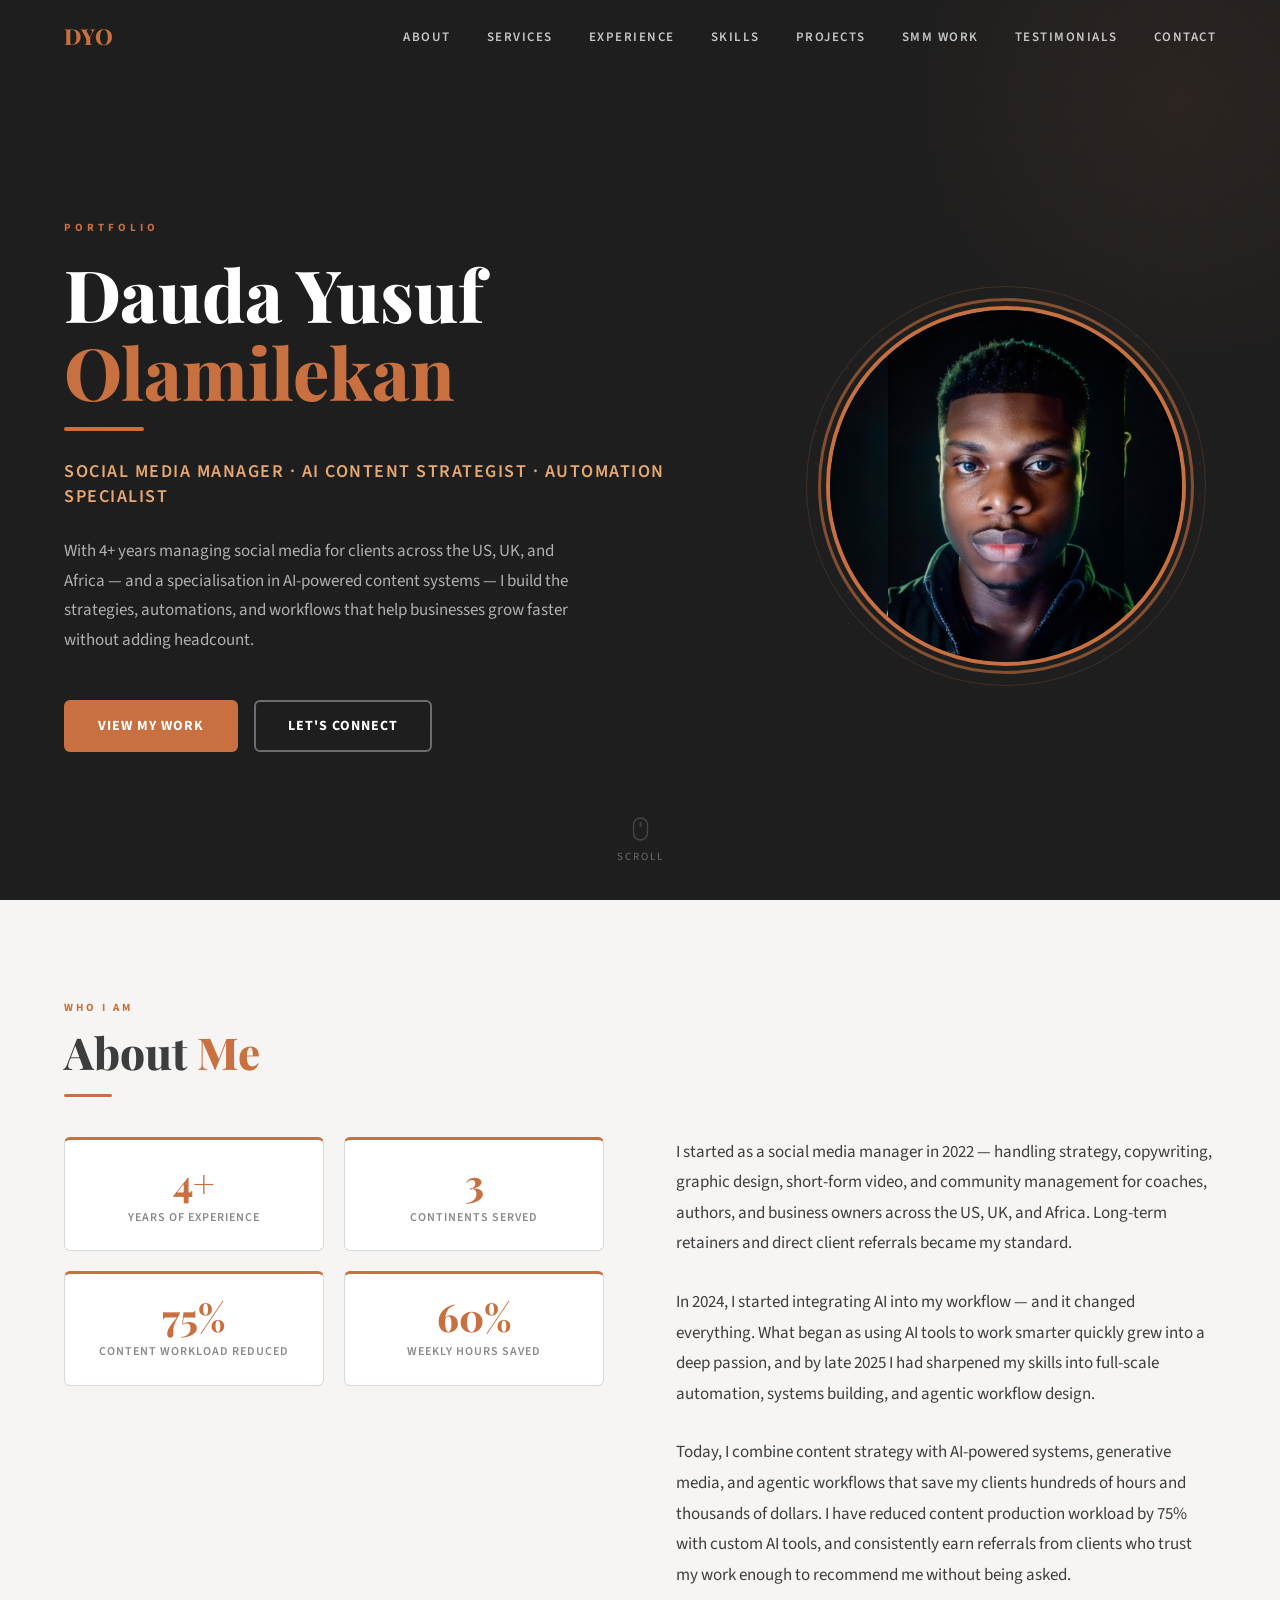
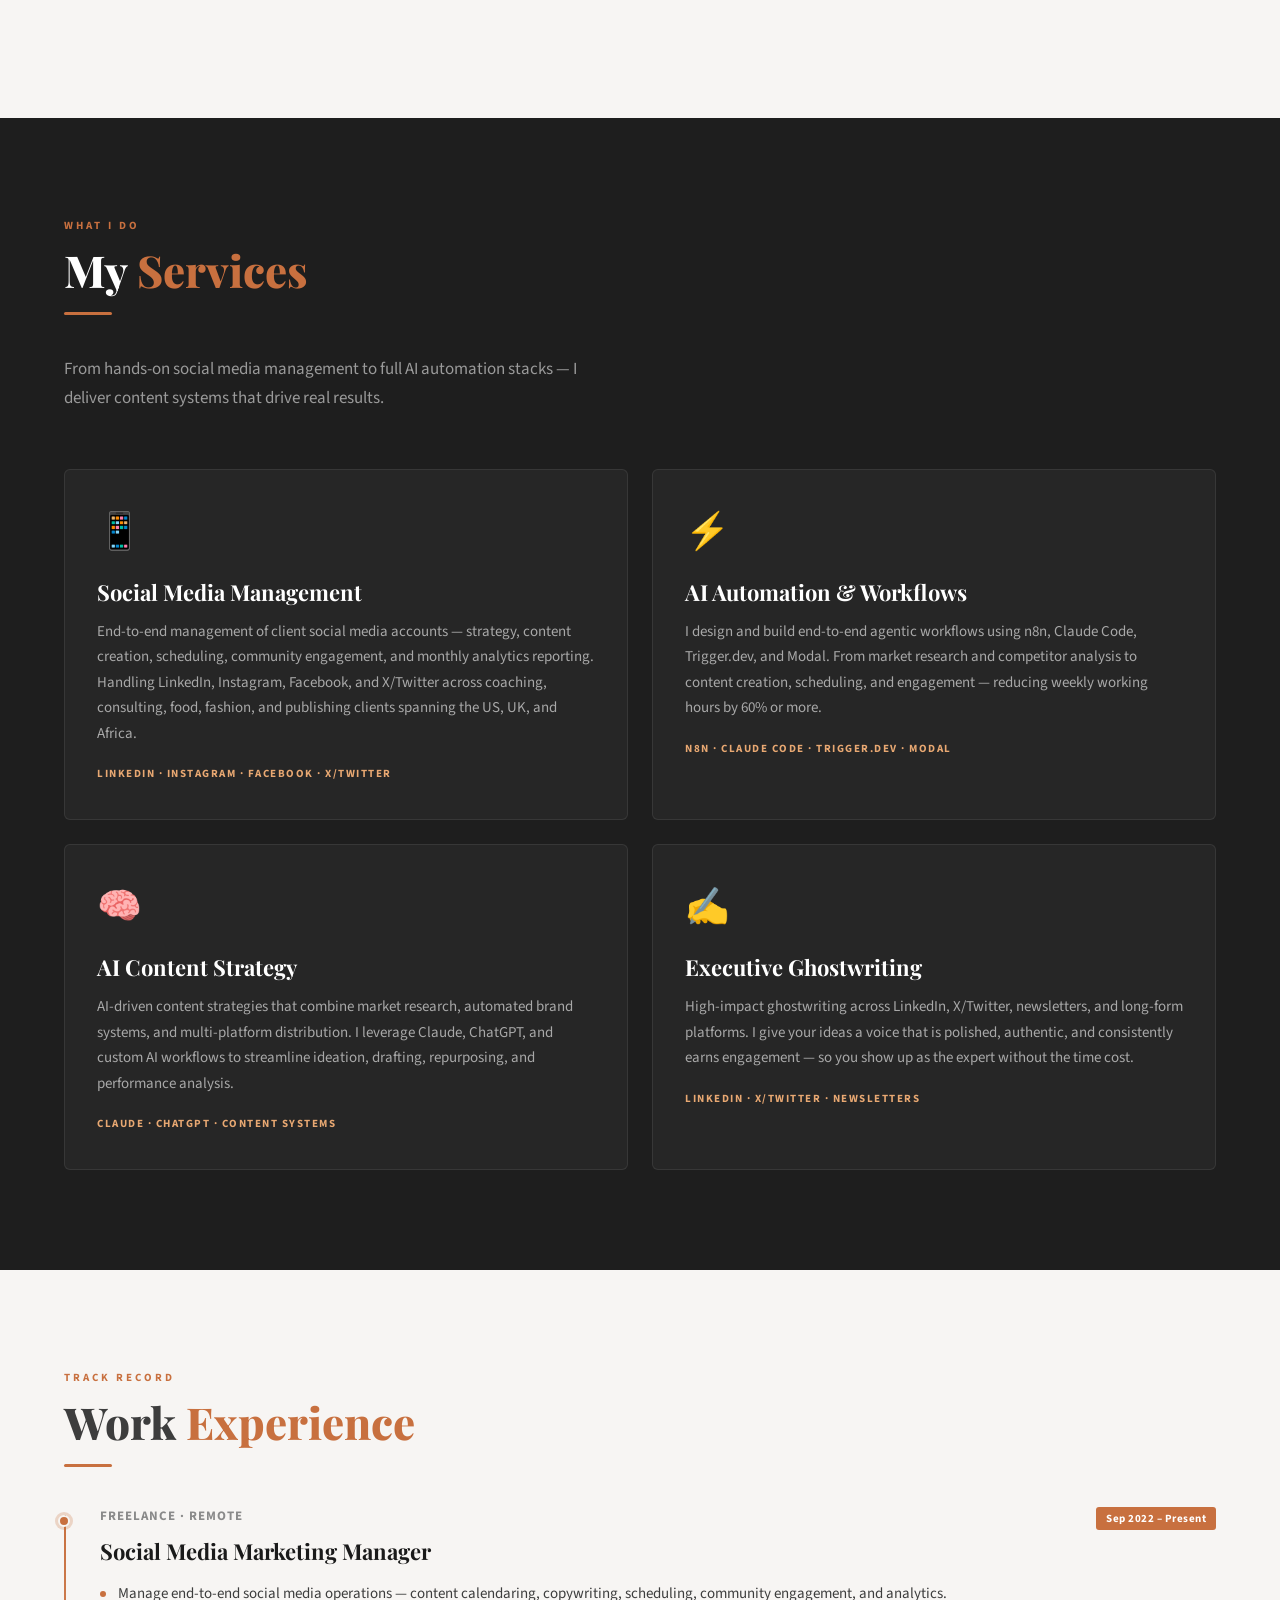
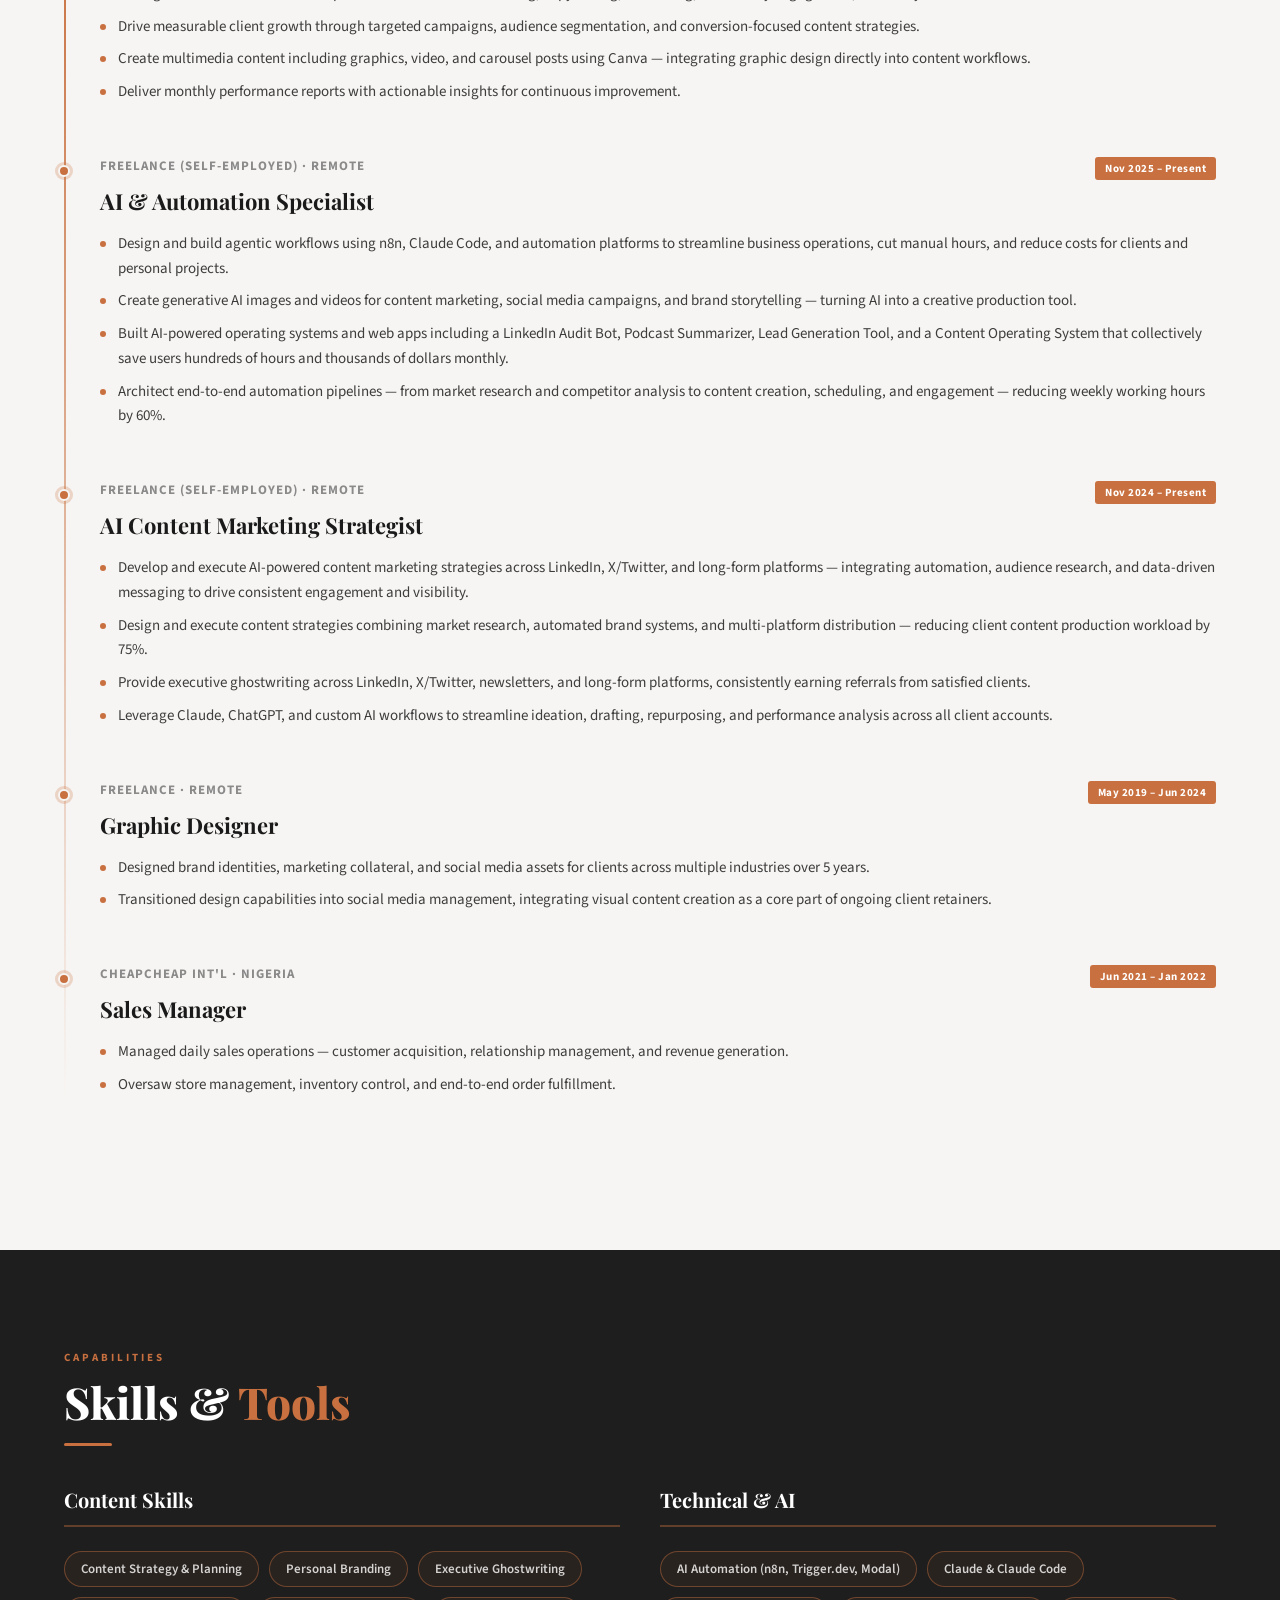
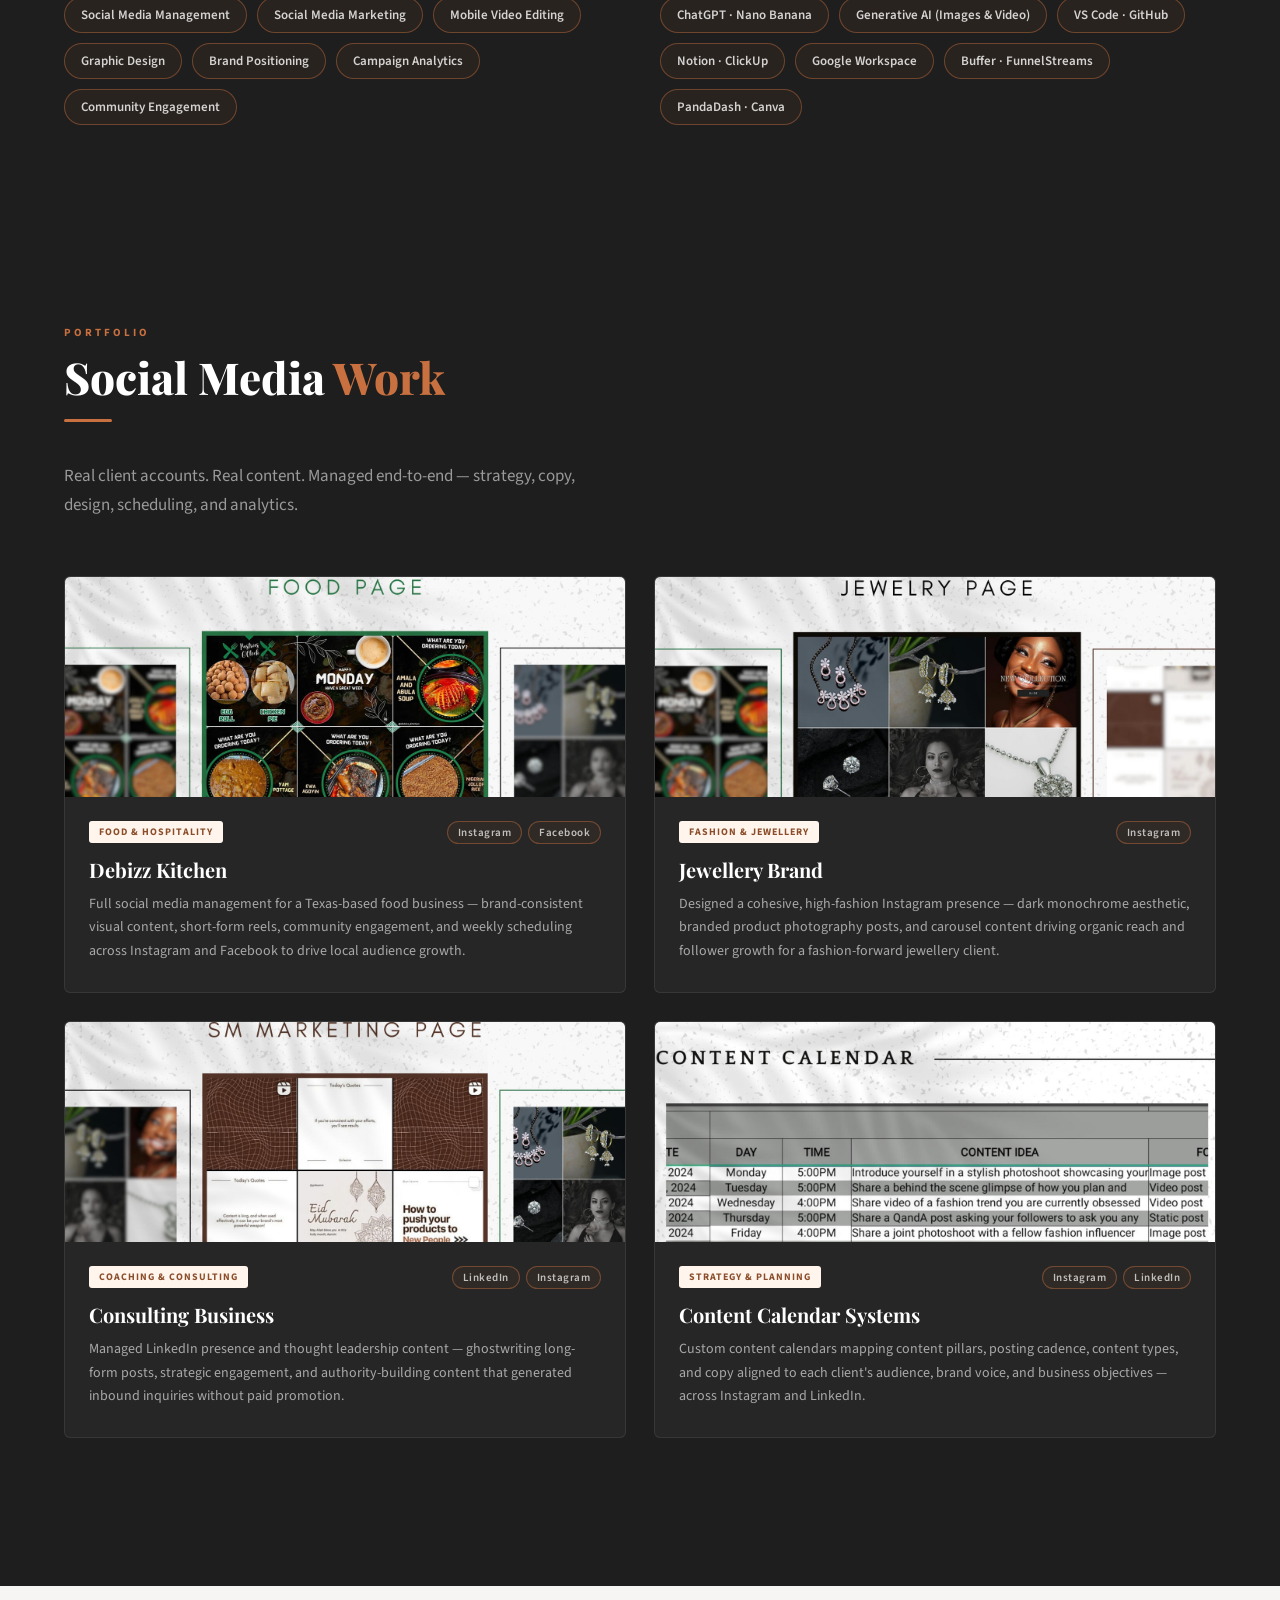
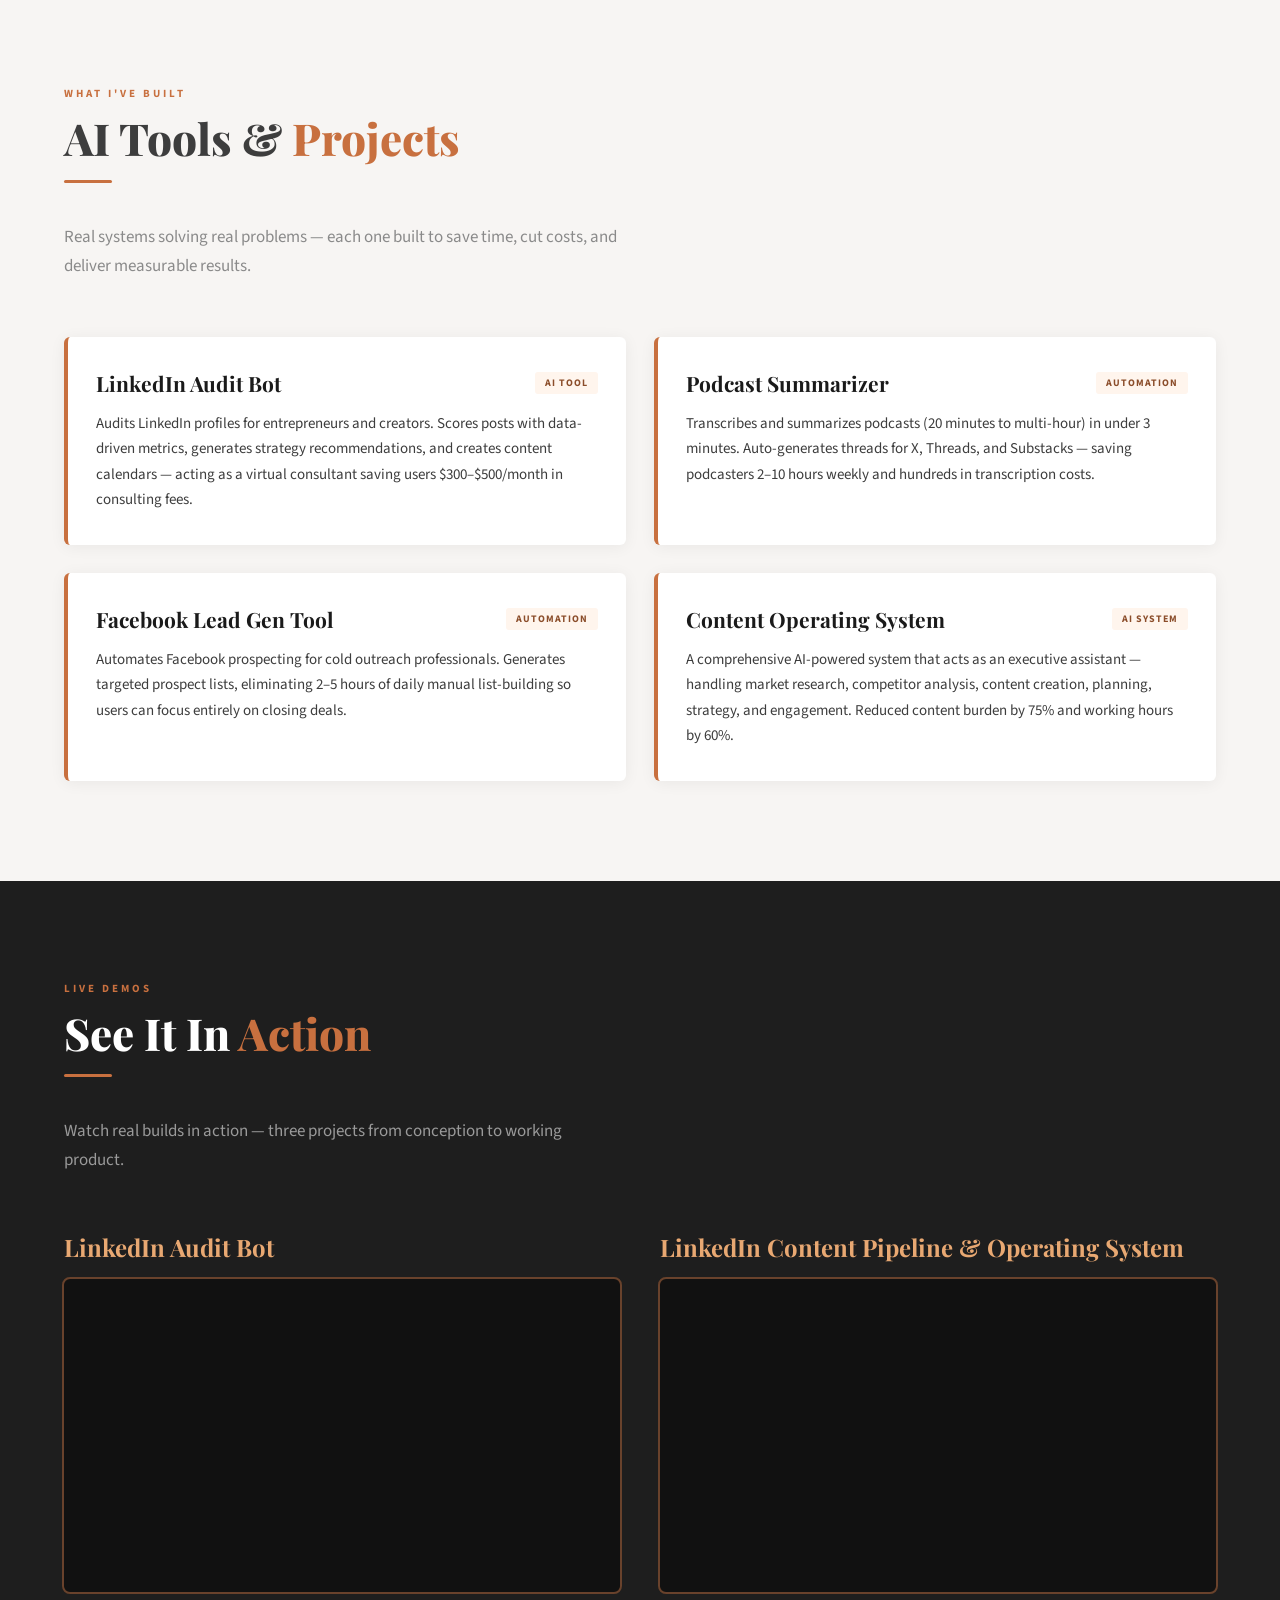
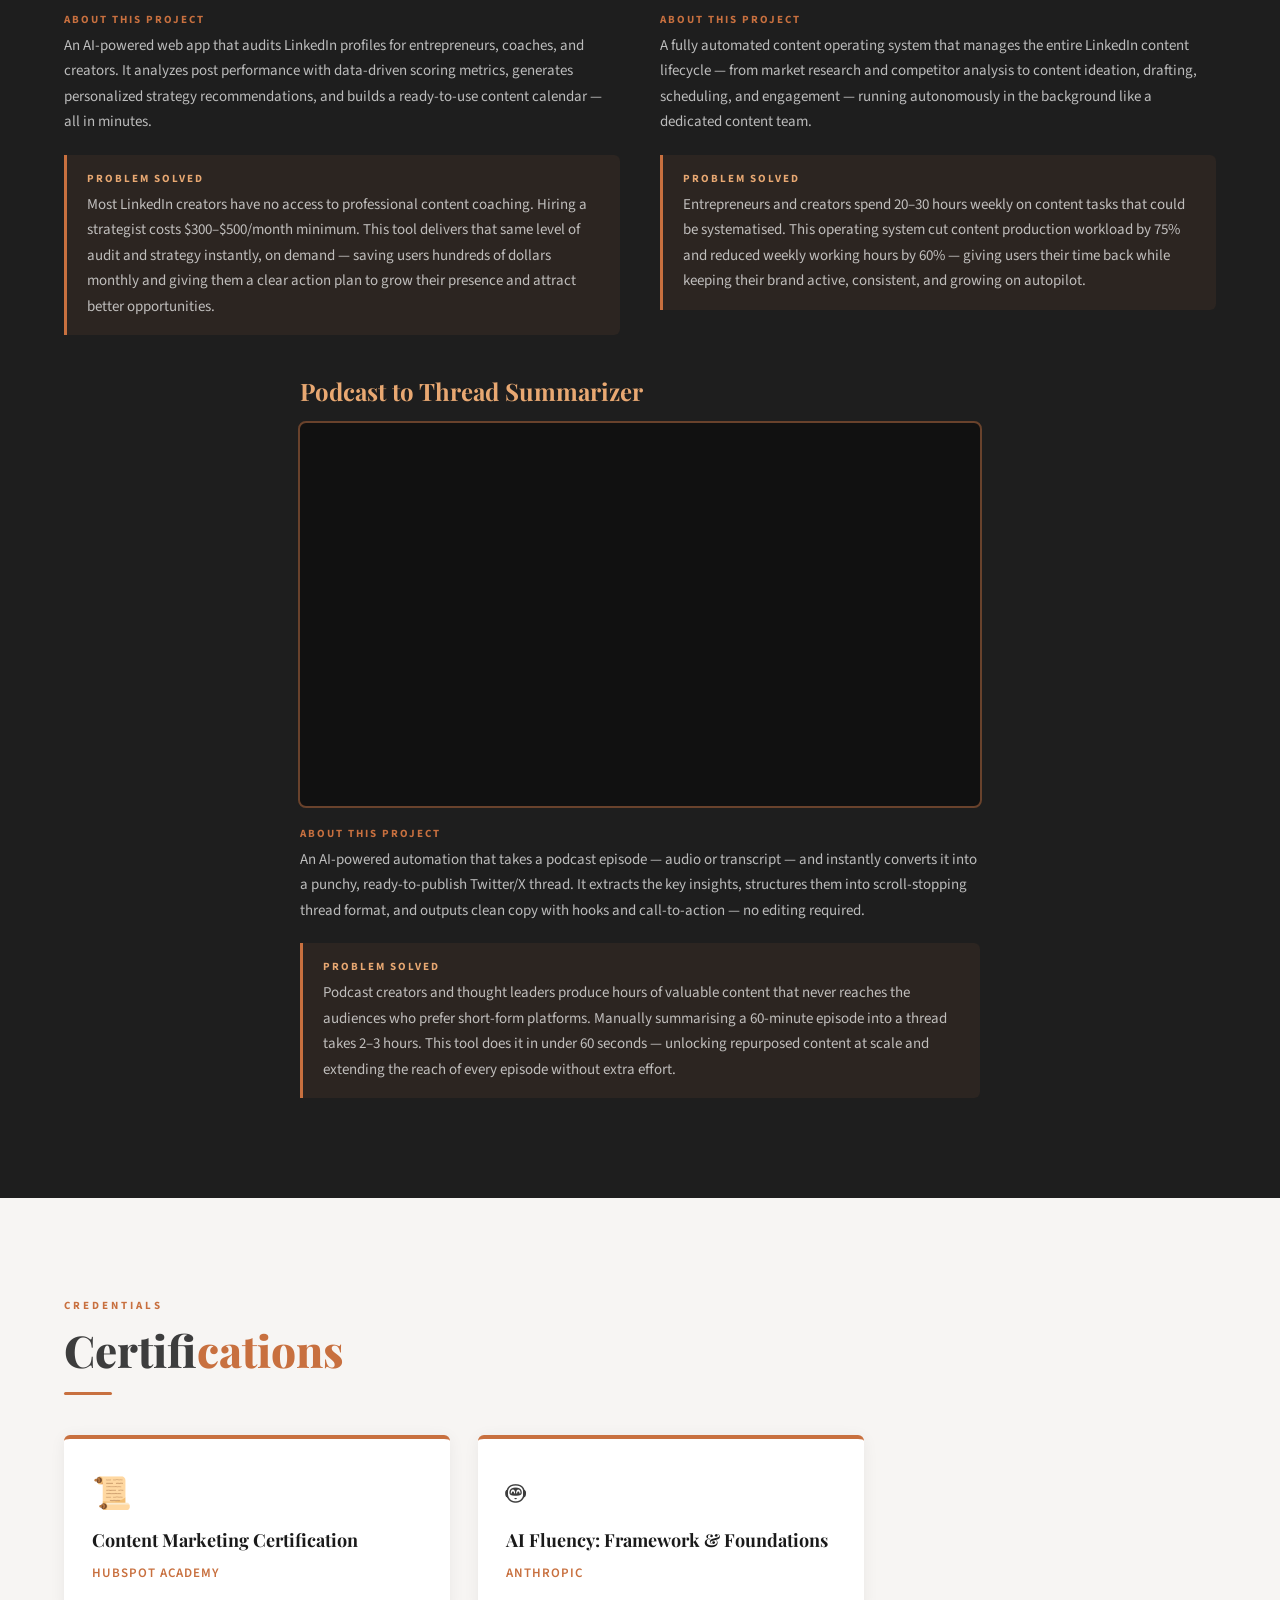
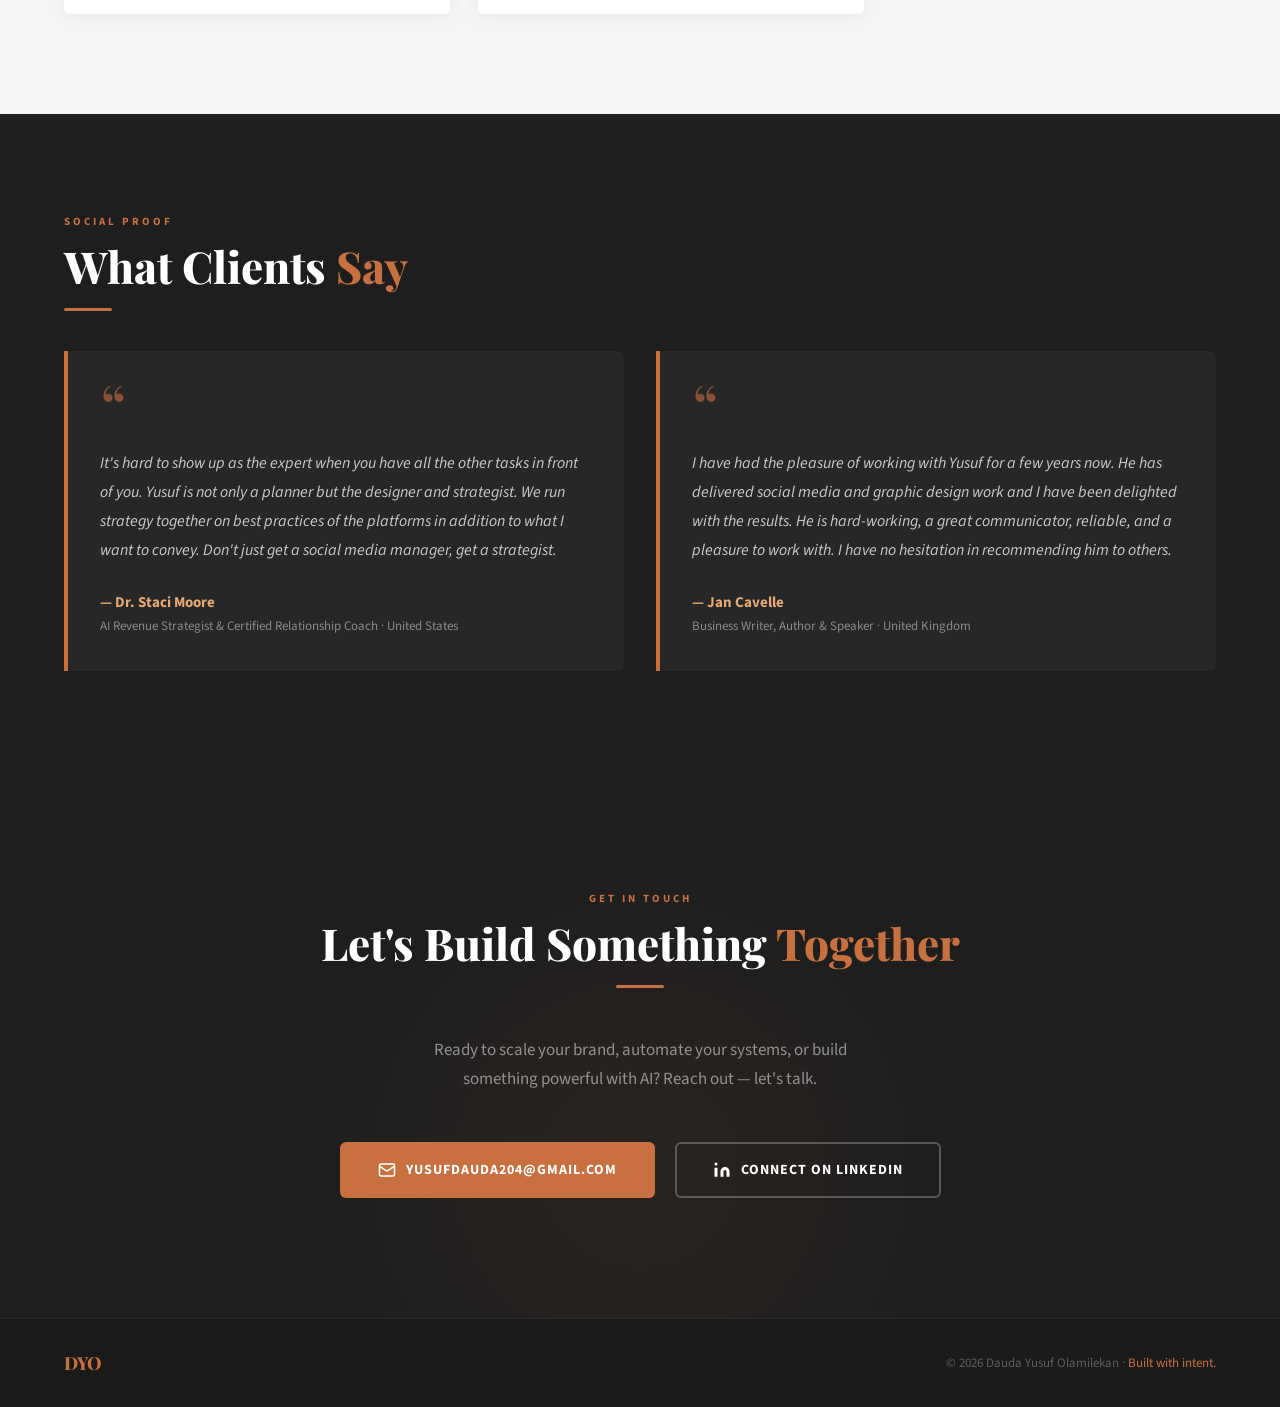
==== commit 35b55c34: "Remove Real Results carousel section from SMM page Co-Authored-By: Claude Sonnet 4.6 <noreply@anthro" ====
--- a/index.html
+++ b/index.html
@@ -458,57 +458,6 @@
         </div>
       </div>
 
-    </div>
-
-    <!-- Debizz Kitchen Results Gallery -->
-    <div class="smm-results fade-in delay-2">
-      <p class="smm-results__label">Client Spotlight &middot; Debizz Kitchen</p>
-      <h3 class="smm-results__heading">Real Reach. <span class="accent">Real Results.</span></h3>
-      <p class="smm-results__copy">
-        These are real platform screenshots from the Debizz Kitchen account — a Texas-based food
-        business I managed end-to-end on Instagram and Facebook. Every view, every impression, every
-        follower was earned through content I planned, designed, and published. No paid ads. Just
-        strategy, consistency, and content that made people stop scrolling.
-      </p>
-      <div class="smm-spotlight">
-        <div class="smm-slider__header">
-          <span class="smm-slider__counter"><em id="smmCurrent">01</em> / 04</span>
-        </div>
-
-        <div class="smm-slider" id="smmSlider">
-          <div class="smm-slider__track" id="smmTrack">
-            <div class="smm-slider__slide is-active">
-              <img src="images/smm/carousels/slide-1.jpg" alt="Debizz Kitchen — 10.6K &amp; 4.5K views" loading="lazy" draggable="false" />
-            </div>
-            <div class="smm-slider__slide">
-              <img src="images/smm/carousels/slide-2.jpg" alt="Debizz Kitchen — 4.2K &amp; 10K views" loading="lazy" draggable="false" />
-            </div>
-            <div class="smm-slider__slide">
-              <img src="images/smm/carousels/slide-3.jpg" alt="Debizz Kitchen — 4.3K &amp; 5.5K views" loading="lazy" draggable="false" />
-            </div>
-            <div class="smm-slider__slide">
-              <img src="images/smm/carousels/slide-4.jpg" alt="Debizz Kitchen — 1.5K &amp; 3.8K views" loading="lazy" draggable="false" />
-            </div>
-          </div>
-        </div>
-
-        <div class="smm-slider__progress-wrap">
-          <div class="smm-slider__progress-bar" id="smmProgress"></div>
-        </div>
-
-        <div class="smm-slider__footer">
-          <div class="smm-slider__nav">
-            <button class="smm-slider__arrow" id="smmPrev" aria-label="Previous">&#8592;</button>
-            <button class="smm-slider__arrow" id="smmNext" aria-label="Next">&#8594;</button>
-          </div>
-          <div class="smm-slider__dots" id="smmDots">
-            <button class="smm-slider__dot is-active" aria-label="Slide 1"></button>
-            <button class="smm-slider__dot" aria-label="Slide 2"></button>
-            <button class="smm-slider__dot" aria-label="Slide 3"></button>
-            <button class="smm-slider__dot" aria-label="Slide 4"></button>
-          </div>
-        </div>
-      </div>
     </div>
 
   </div>
--- a/css/style.css
+++ b/css/style.css
@@ -891,206 +891,6 @@
   padding-top: 8px;
 }
 
-/* Debizz Kitchen results gallery */
-.smm-results {
-  margin-top: 56px;
-  padding-top: 48px;
-  border-top: 1px solid rgba(200,112,63,0.2);
-  margin-bottom: 48px;
-}
-
-.smm-results__label {
-  font-family: var(--font-body);
-  font-size: 11px;
-  font-weight: 700;
-  letter-spacing: 3px;
-  text-transform: uppercase;
-  color: var(--accent);
-  margin-bottom: 12px;
-}
-
-.smm-results__heading {
-  font-family: var(--font-heading);
-  font-size: clamp(22px, 3vw, 32px);
-  font-weight: 800;
-  color: var(--white);
-  margin-bottom: 16px;
-  line-height: 1.2;
-}
-
-.smm-results__copy {
-  font-size: 15px;
-  line-height: 1.75;
-  color: rgba(255,255,255,0.6);
-  max-width: 660px;
-  margin-bottom: 36px;
-}
-
-/* ── Ultra-Modern Spotlight Slider ──────────────────── */
-.smm-spotlight {
-  max-width: 380px;
-  margin: 0 auto;
-  user-select: none;
-}
-
-.smm-slider__header {
-  display: flex;
-  justify-content: flex-end;
-  margin-bottom: 14px;
-}
-
-.smm-slider__counter {
-  font-family: var(--font-body);
-  font-size: 11px;
-  font-weight: 700;
-  letter-spacing: 3px;
-  text-transform: uppercase;
-  color: rgba(255,255,255,0.3);
-}
-
-.smm-slider__counter em {
-  font-style: normal;
-  font-size: 22px;
-  font-family: var(--font-heading);
-  color: var(--accent);
-  vertical-align: middle;
-  margin-right: 4px;
-  line-height: 1;
-}
-
-.smm-slider {
-  overflow: hidden;
-  border-radius: 20px;
-  cursor: grab;
-}
-
-.smm-slider:active { cursor: grabbing; }
-
-.smm-slider__track {
-  display: flex;
-  transition: transform 0.65s cubic-bezier(0.16, 1, 0.3, 1);
-  will-change: transform;
-}
-
-.smm-slider__slide {
-  flex-shrink: 0;
-  width: 100%;
-  transition:
-    transform 0.65s cubic-bezier(0.16, 1, 0.3, 1),
-    filter     0.65s ease,
-    opacity    0.65s ease;
-  transform: scale(0.9) translateY(8px);
-  opacity: 0.45;
-  filter: saturate(0.5) brightness(0.7);
-}
-
-.smm-slider__slide.is-active {
-  transform: scale(1) translateY(0);
-  opacity: 1;
-  filter: saturate(1.06) brightness(1.02) contrast(1.03);
-}
-
-.smm-slider__slide img {
-  width: 100%;
-  display: block;
-  border-radius: 20px;
-  transition: box-shadow 0.65s ease;
-}
-
-.smm-slider__slide.is-active img {
-  box-shadow:
-    0 28px 72px rgba(0,0,0,0.65),
-    0 0 0 1px rgba(200,112,63,0.22),
-    0 0 70px rgba(200,112,63,0.07);
-}
-
-/* Animated progress bar */
-.smm-slider__progress-wrap {
-  height: 2px;
-  background: rgba(255,255,255,0.07);
-  border-radius: 2px;
-  overflow: hidden;
-  margin-top: 20px;
-}
-
-@keyframes smm-progress {
-  from { width: 0%; }
-  to   { width: 100%; }
-}
-
-.smm-slider__progress-bar {
-  height: 100%;
-  width: 0;
-  background: linear-gradient(90deg, var(--accent) 0%, #e8965a 100%);
-  border-radius: 2px;
-}
-
-.smm-slider__progress-bar.running {
-  animation: smm-progress 5s linear forwards;
-}
-
-/* Footer: arrows left, dots right */
-.smm-slider__footer {
-  display: flex;
-  align-items: center;
-  justify-content: space-between;
-  margin-top: 22px;
-}
-
-.smm-slider__nav {
-  display: flex;
-  gap: 10px;
-}
-
-.smm-slider__arrow {
-  width: 48px;
-  height: 48px;
-  border-radius: 50%;
-  border: 1px solid rgba(200,112,63,0.28);
-  background: rgba(200,112,63,0.06);
-  color: var(--white);
-  font-size: 20px;
-  display: flex;
-  align-items: center;
-  justify-content: center;
-  cursor: pointer;
-  transition: all 0.3s cubic-bezier(0.34, 1.56, 0.64, 1);
-  backdrop-filter: blur(8px);
-  -webkit-backdrop-filter: blur(8px);
-}
-
-.smm-slider__arrow:hover {
-  background: var(--accent);
-  border-color: var(--accent);
-  transform: scale(1.14);
-  box-shadow: 0 0 28px rgba(200,112,63,0.4);
-}
-
-.smm-slider__arrow:active { transform: scale(0.93); }
-
-/* Pill dots */
-.smm-slider__dots {
-  display: flex;
-  align-items: center;
-  gap: 7px;
-}
-
-.smm-slider__dot {
-  height: 6px;
-  width: 6px;
-  border-radius: 3px;
-  border: none;
-  background: rgba(255,255,255,0.18);
-  cursor: pointer;
-  padding: 0;
-  transition: all 0.4s cubic-bezier(0.34, 1.56, 0.64, 1);
-}
-
-.smm-slider__dot.is-active {
-  width: 30px;
-  background: var(--accent);
-  box-shadow: 0 0 16px rgba(200,112,63,0.5);
-}
 
 /* ================================================================
    VIDEO DEMOS
@@ -1408,7 +1208,6 @@
   .services__grid     { grid-template-columns: 1fr; }
   .projects__grid     { grid-template-columns: 1fr; }
   .smm__grid          { grid-template-columns: 1fr; }
-  .smm-slider__arrow  { width: 40px; height: 40px; font-size: 16px; }
   .demos__grid        { grid-template-columns: 1fr; gap: 56px; }
   .certs__grid    { grid-template-columns: 1fr; }
   .testimonials__grid { grid-template-columns: 1fr; }
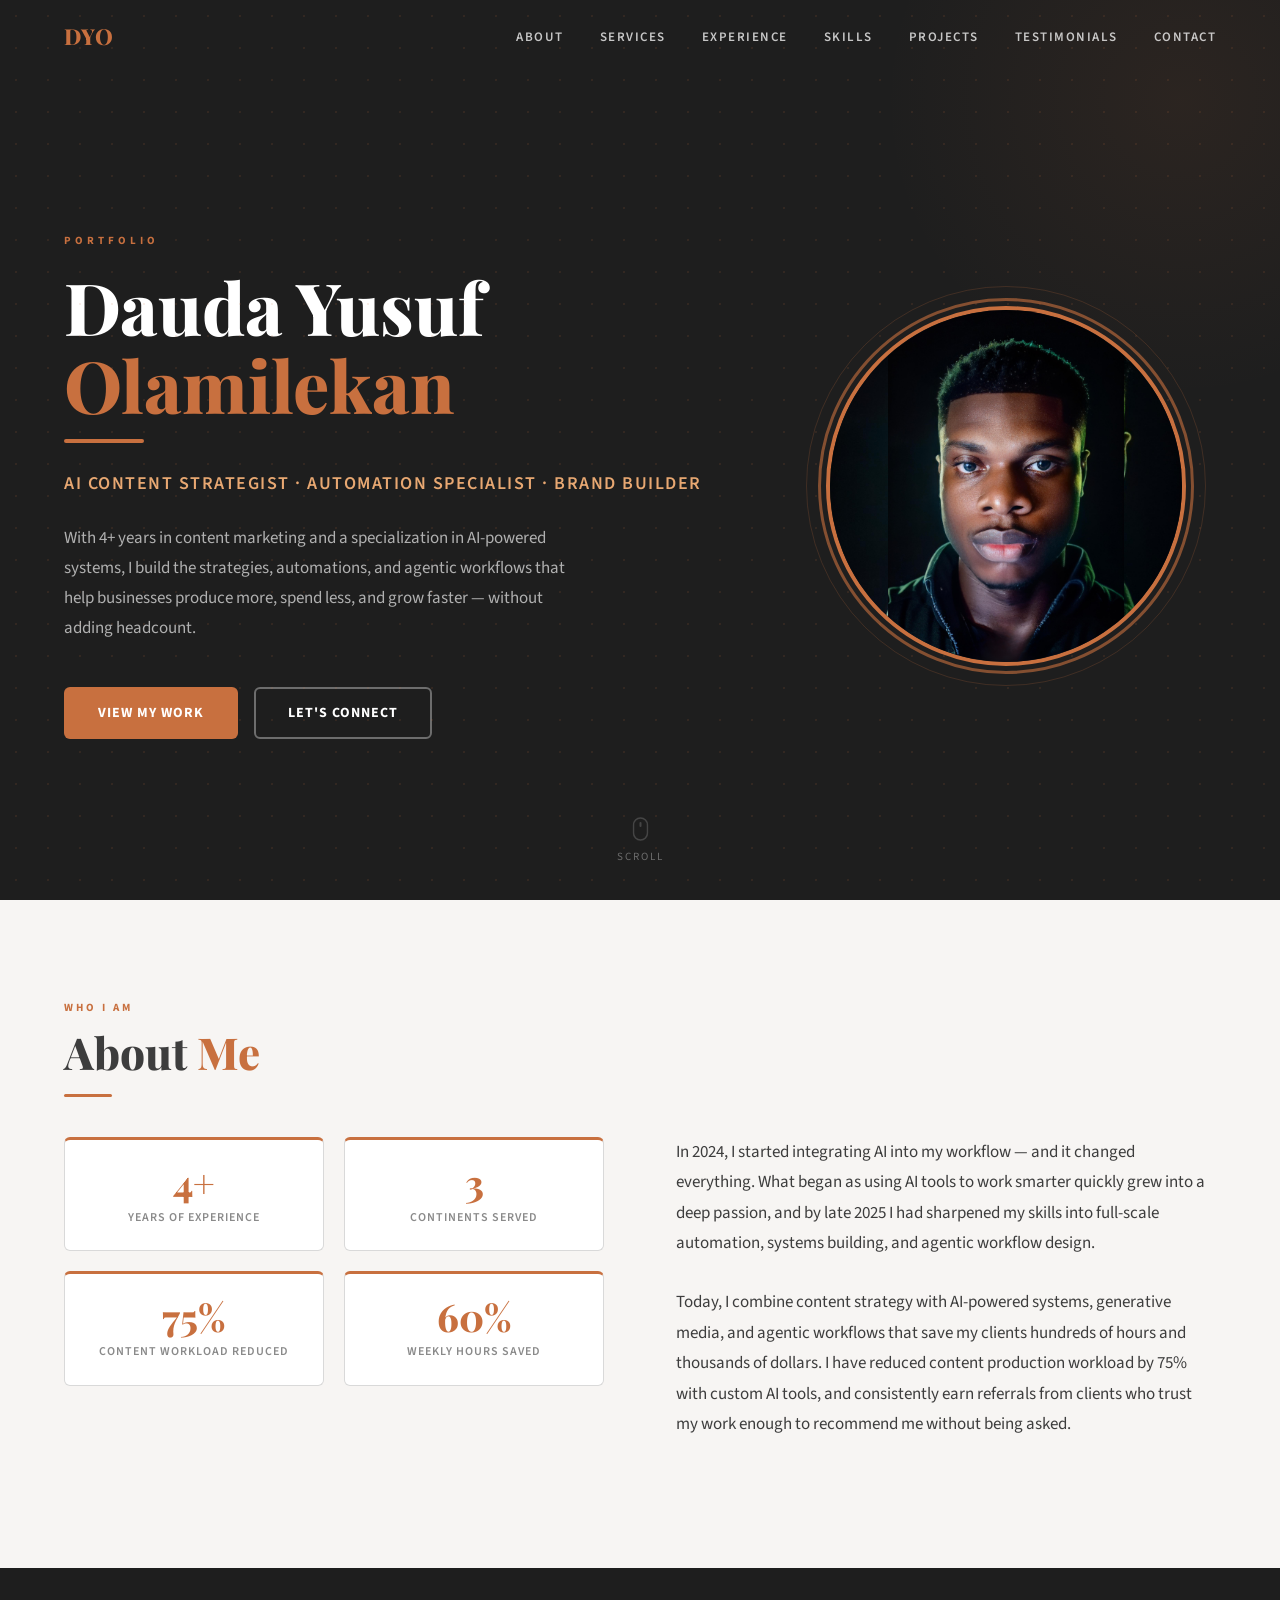
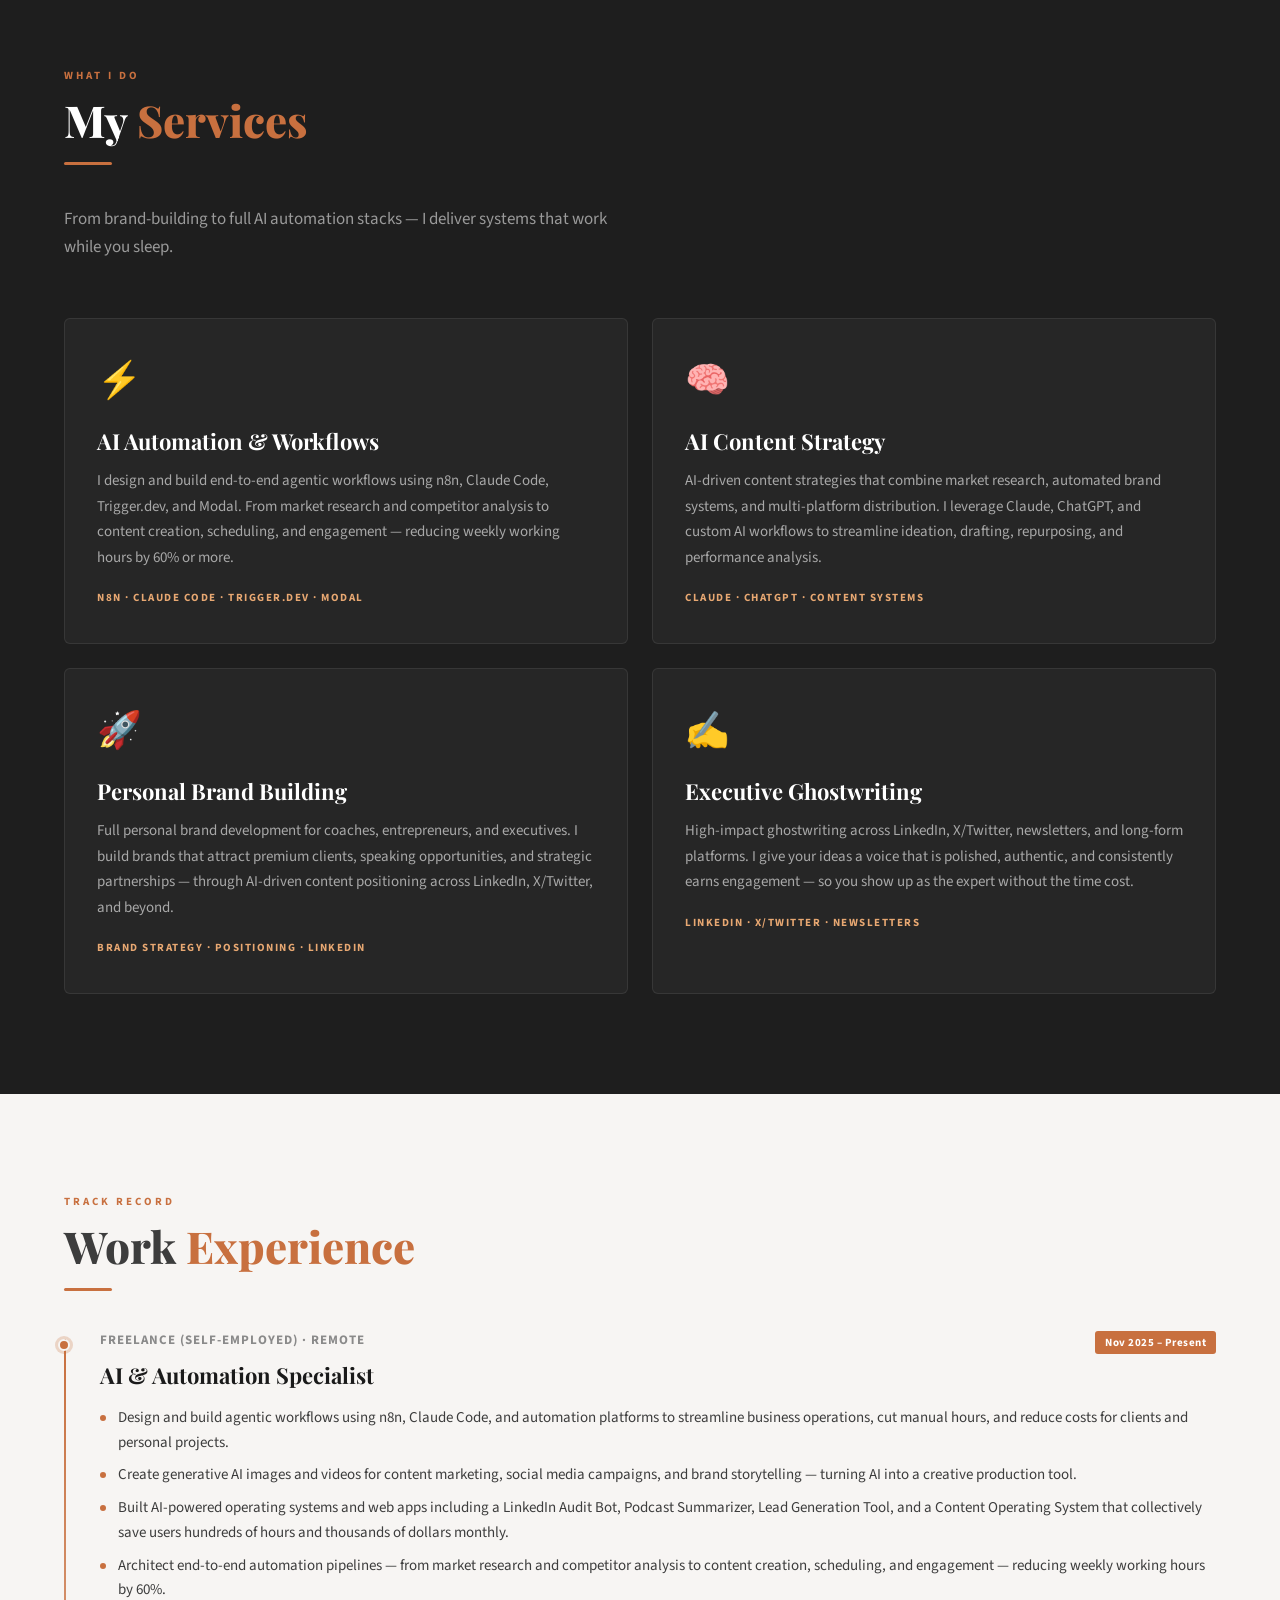
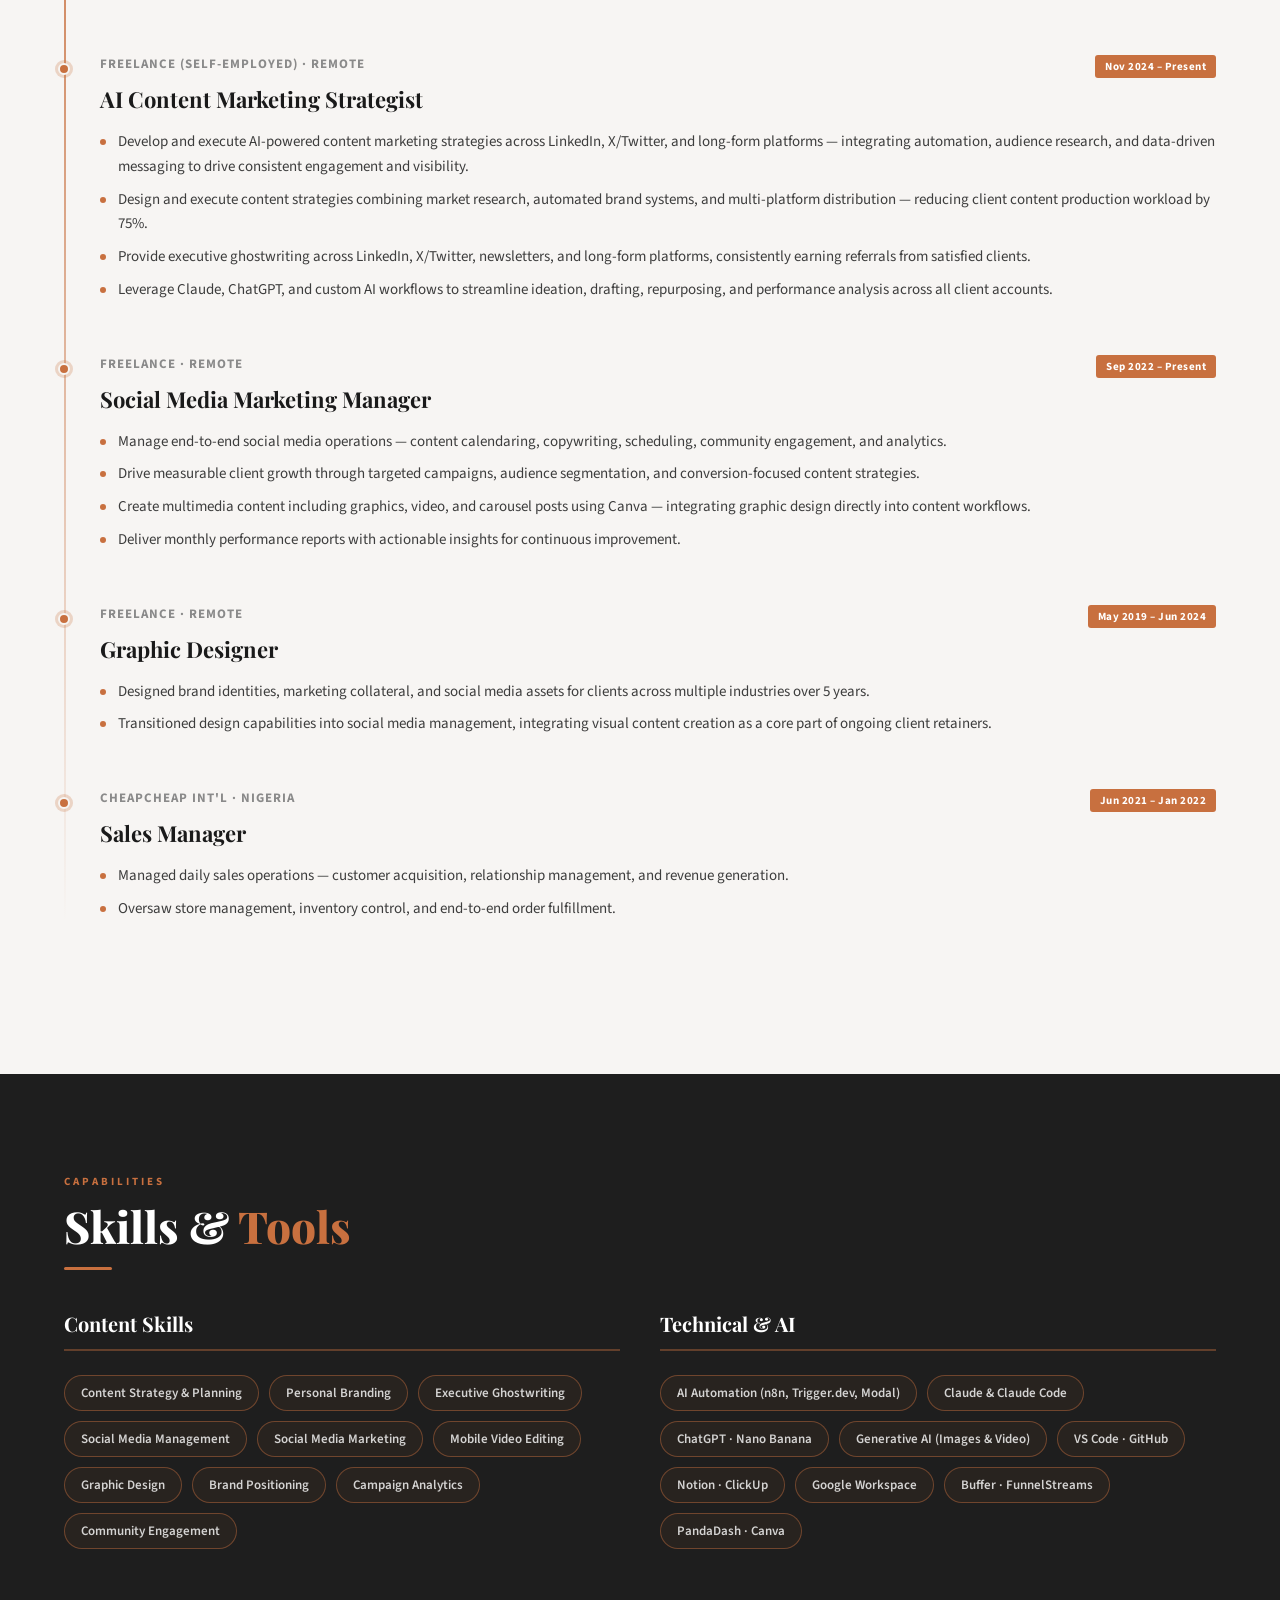
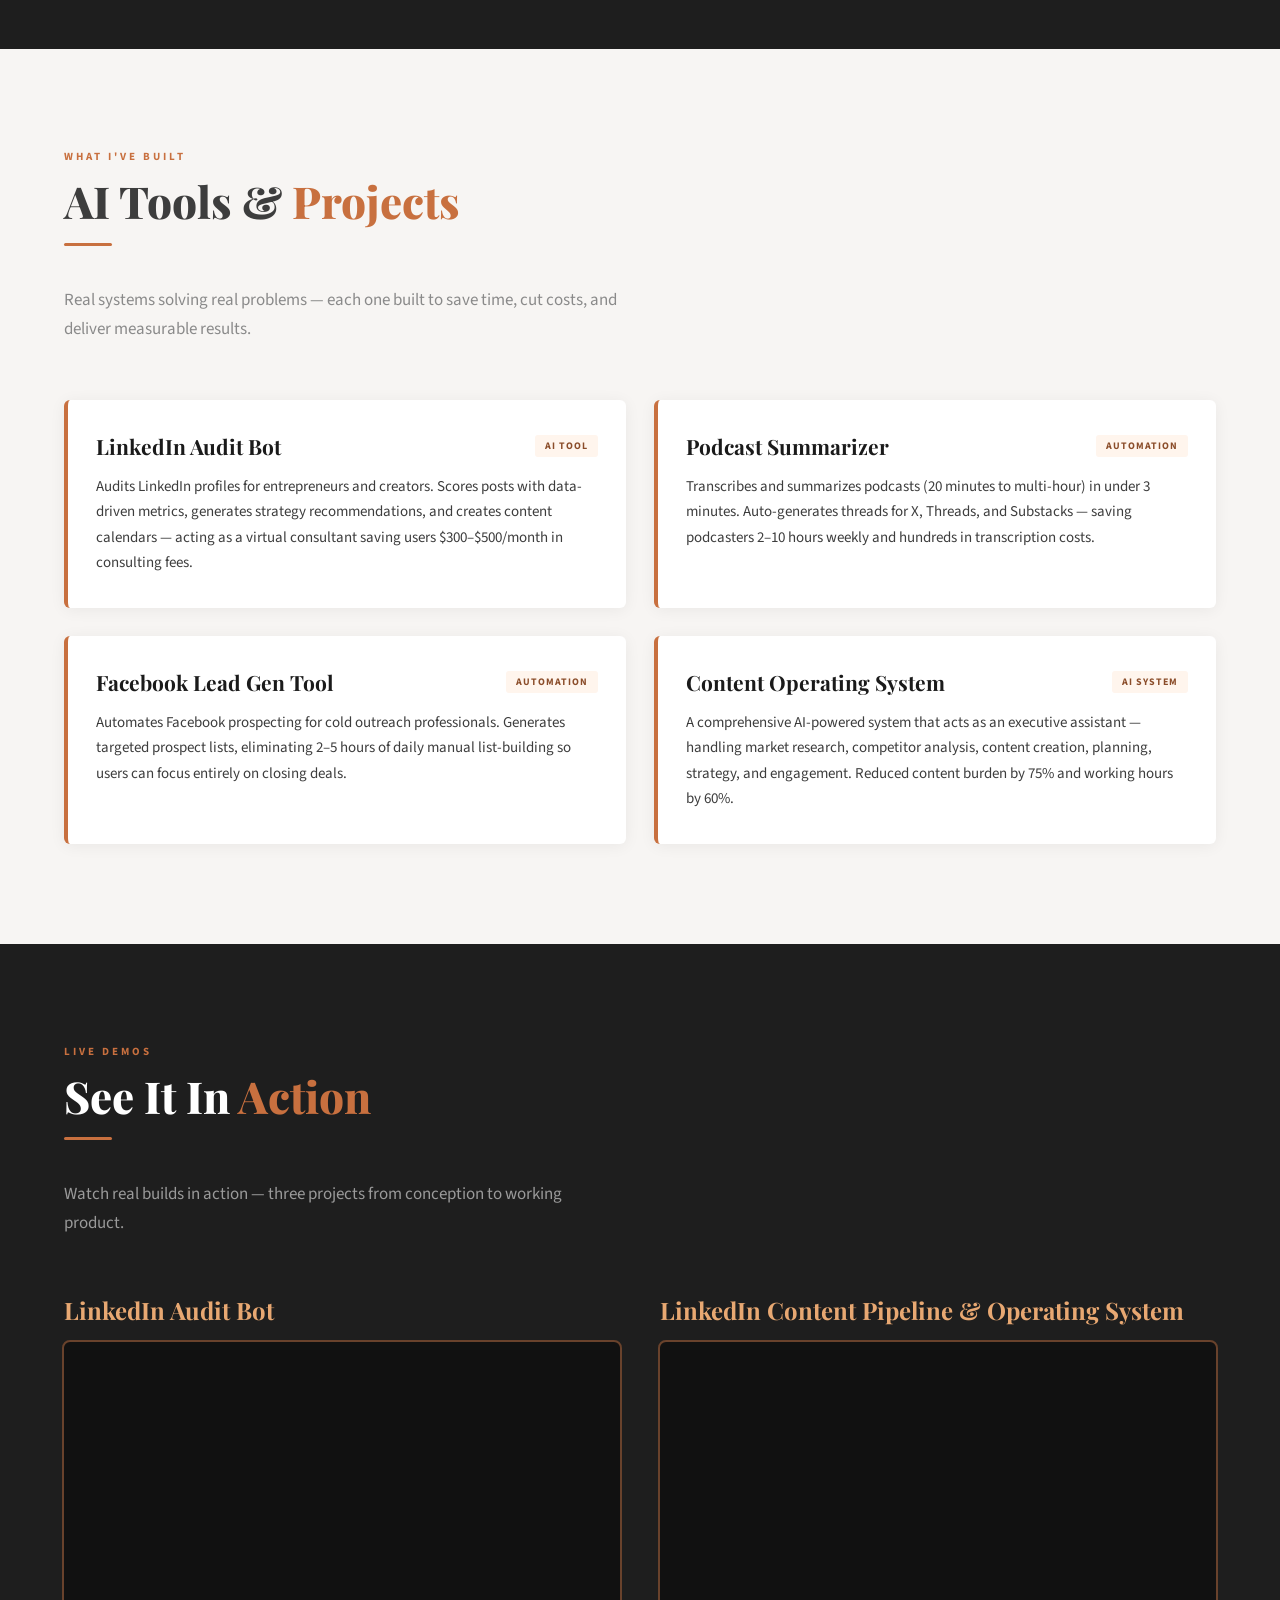
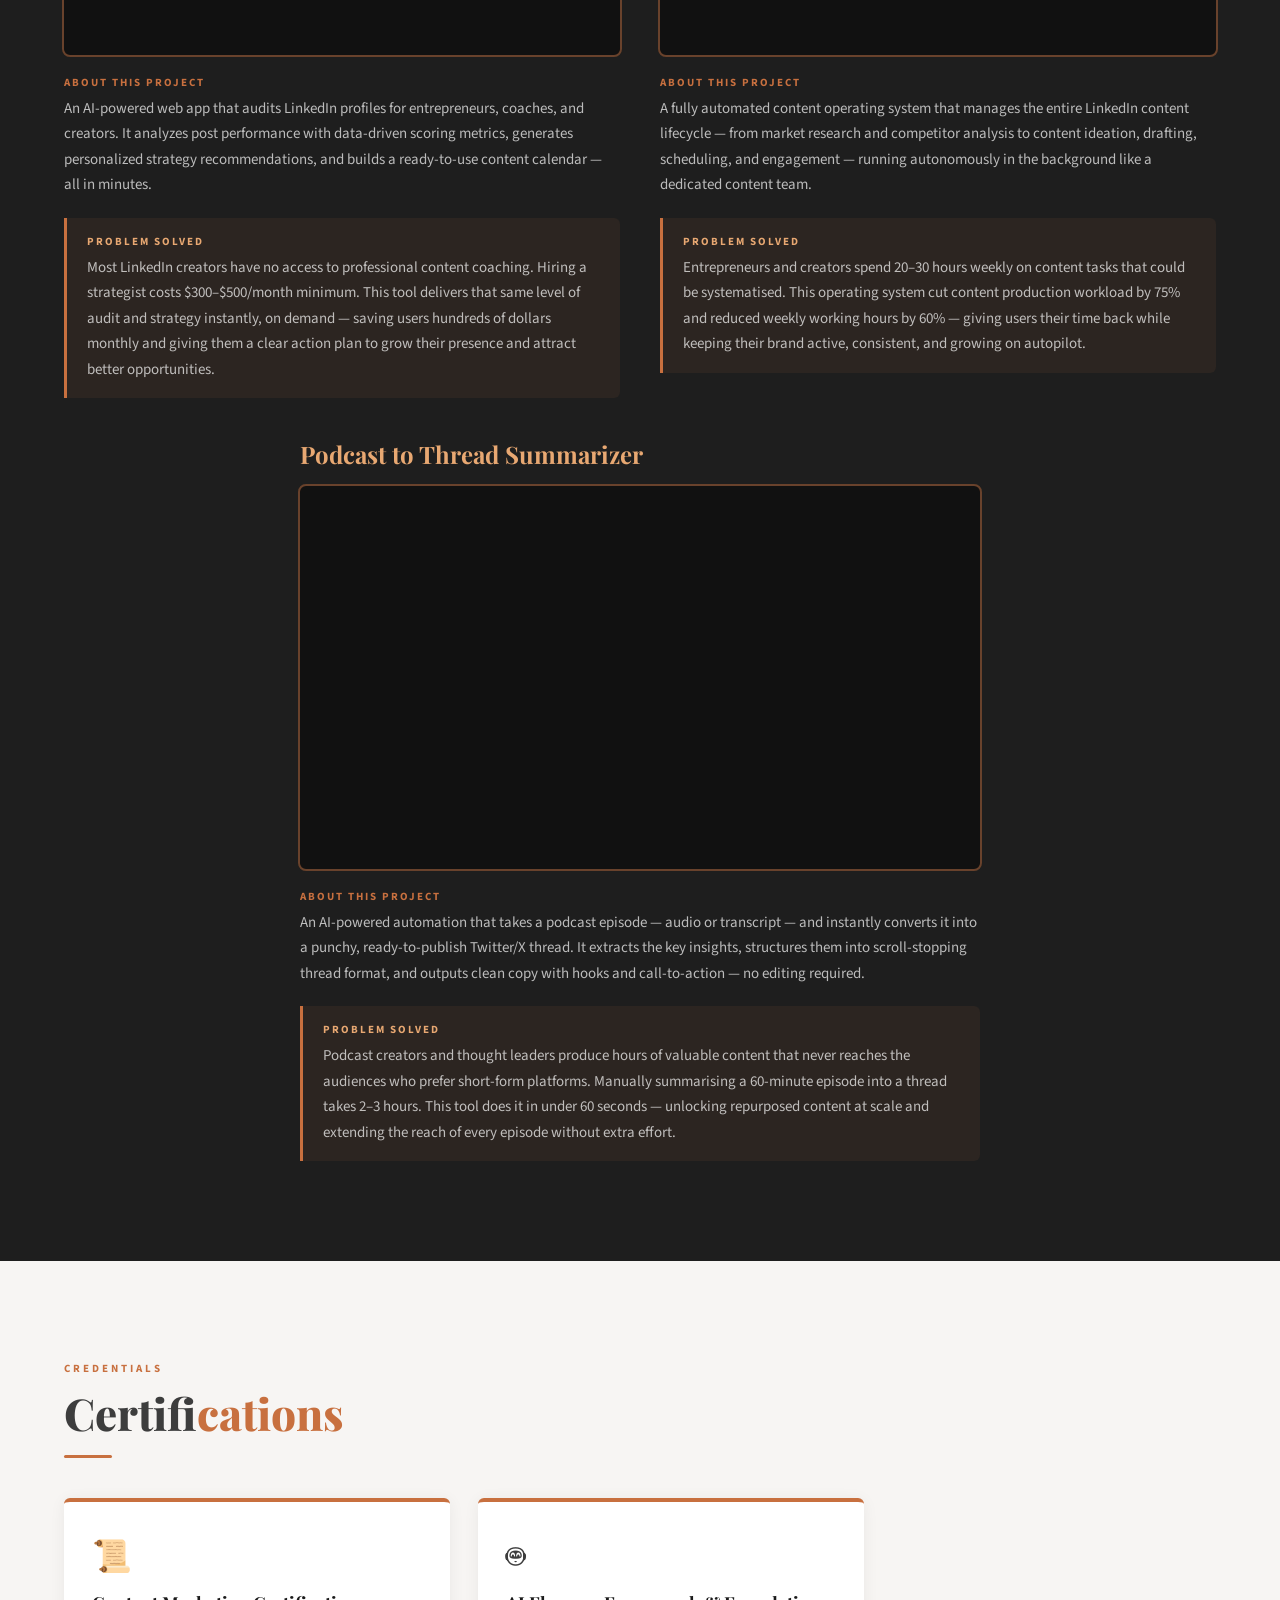
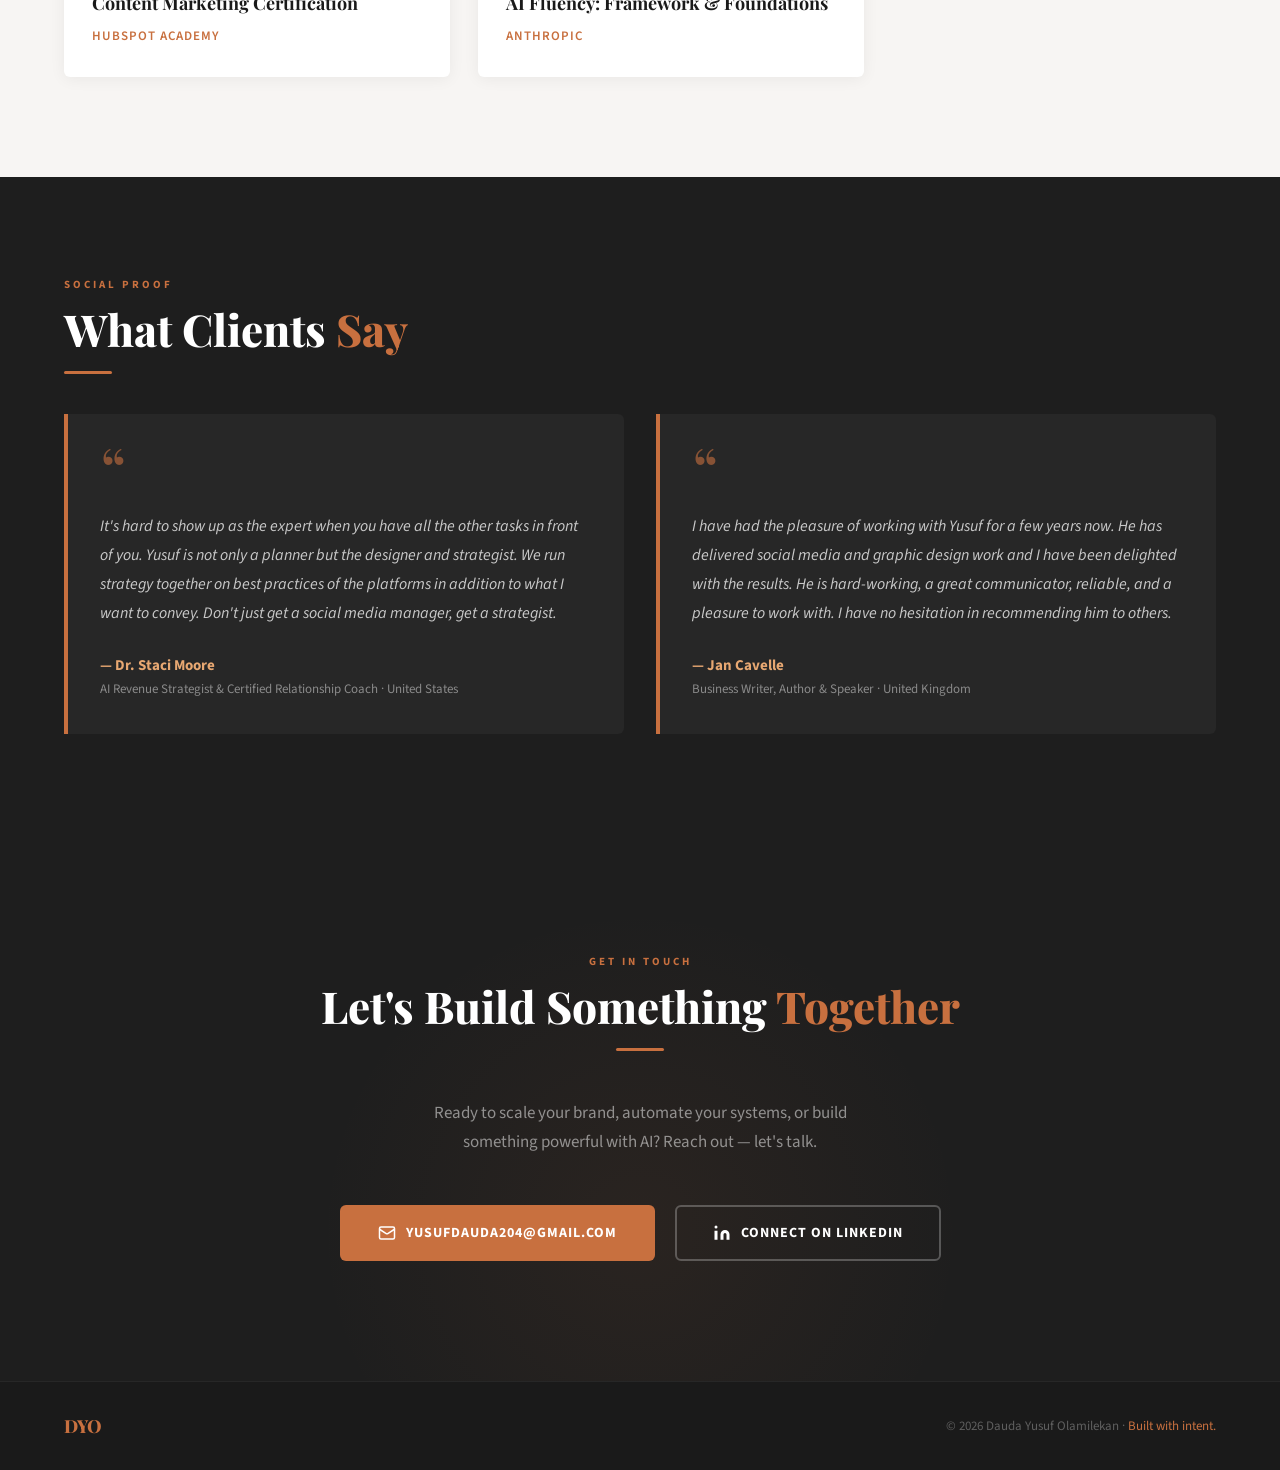
==== commit 5f391010: "Fix LinkedIn URL and convert UK English to American English Co-Authored-By: Claude Sonnet 4.6 <norep" ====
--- a/index.html
+++ b/index.html
@@ -37,7 +37,6 @@
       <li><a href="#experience"    data-section="experience">Experience</a></li>
       <li><a href="#skills"        data-section="skills">Skills</a></li>
       <li><a href="#projects"      data-section="projects">Projects</a></li>
-      <li><a href="#smm-work"      data-section="smm-work">SMM Work</a></li>
       <li><a href="#testimonials"  data-section="testimonials">Testimonials</a></li>
       <li><a href="#contact"       data-section="contact">Contact</a></li>
     </ul>
@@ -55,7 +54,6 @@
   <a href="#experience"   class="mobile-link">Experience</a>
   <a href="#skills"       class="mobile-link">Skills</a>
   <a href="#projects"     class="mobile-link">Projects</a>
-  <a href="#smm-work"     class="mobile-link">SMM Work</a>
   <a href="#testimonials" class="mobile-link">Testimonials</a>
   <a href="#contact"      class="mobile-link">Contact</a>
 </div>
@@ -77,12 +75,12 @@
       </h1>
       <span class="hero__name-line"></span>
 
-      <p class="hero__tagline">Social Media Manager &middot; AI Content Strategist &middot; Automation Specialist</p>
+      <p class="hero__tagline">AI Content Strategist &middot; Automation Specialist &middot; Brand Builder</p>
 
       <p class="hero__bio">
-        With 4+ years managing social media for clients across the US, UK, and Africa —
-        and a specialisation in AI-powered content systems — I build the strategies,
-        automations, and workflows that help businesses grow faster without adding headcount.
+        With 4+ years in content marketing and a specialization in AI-powered systems,
+        I build the strategies, automations, and agentic workflows that help businesses
+        produce more, spend less, and grow faster — without adding headcount.
       </p>
 
       <div class="hero__ctas">
@@ -153,11 +151,6 @@
       <!-- Right: Bio -->
       <div class="fade-in delay-2">
         <p class="about__bio">
-          I started as a social media manager in 2022 — handling strategy, copywriting, graphic design,
-          short-form video, and community management for coaches, authors, and business owners across the
-          US, UK, and Africa. Long-term retainers and direct client referrals became my standard.
-        </p>
-        <p class="about__bio">
           In 2024, I started integrating AI into my workflow — and it changed everything. What began
           as using AI tools to work smarter quickly grew into a deep passion, and by late 2025 I had
           sharpened my skills into full-scale automation, systems building, and agentic workflow design.
@@ -185,24 +178,12 @@
     <h2 class="section-heading fade-in delay-1">My <span class="accent">Services</span></h2>
     <div class="accent-rule fade-in delay-2"></div>
     <p class="section-subhead fade-in delay-2">
-      From hands-on social media management to full AI automation stacks — I deliver content systems that drive real results.
+      From brand-building to full AI automation stacks — I deliver systems that work while you sleep.
     </p>
 
     <div class="services__grid">
 
       <div class="service-card fade-in delay-1">
-        <span class="service-card__icon">📱</span>
-        <h3 class="service-card__title">Social Media Management</h3>
-        <p class="service-card__desc">
-          End-to-end management of client social media accounts — strategy, content creation,
-          scheduling, community engagement, and monthly analytics reporting. Handling LinkedIn,
-          Instagram, Facebook, and X/Twitter across coaching, consulting, food, fashion, and
-          publishing clients spanning the US, UK, and Africa.
-        </p>
-        <span class="service-card__tag">LinkedIn · Instagram · Facebook · X/Twitter</span>
-      </div>
-
-      <div class="service-card fade-in delay-2">
         <span class="service-card__icon">⚡</span>
         <h3 class="service-card__title">AI Automation &amp; Workflows</h3>
         <p class="service-card__desc">
@@ -213,7 +194,7 @@
         <span class="service-card__tag">n8n · Claude Code · Trigger.dev · Modal</span>
       </div>
 
-      <div class="service-card fade-in delay-3">
+      <div class="service-card fade-in delay-2">
         <span class="service-card__icon">🧠</span>
         <h3 class="service-card__title">AI Content Strategy</h3>
         <p class="service-card__desc">
@@ -222,6 +203,17 @@
           streamline ideation, drafting, repurposing, and performance analysis.
         </p>
         <span class="service-card__tag">Claude · ChatGPT · Content Systems</span>
+      </div>
+
+      <div class="service-card fade-in delay-3">
+        <span class="service-card__icon">🚀</span>
+        <h3 class="service-card__title">Personal Brand Building</h3>
+        <p class="service-card__desc">
+          Full personal brand development for coaches, entrepreneurs, and executives. I build brands
+          that attract premium clients, speaking opportunities, and strategic partnerships — through
+          AI-driven content positioning across LinkedIn, X/Twitter, and beyond.
+        </p>
+        <span class="service-card__tag">Brand Strategy · Positioning · LinkedIn</span>
       </div>
 
       <div class="service-card fade-in delay-4">
@@ -252,23 +244,8 @@
 
     <div class="experience__timeline">
 
-      <!-- Social Media Marketing Manager -->
+      <!-- AI & Automation Specialist -->
       <div class="exp-item fade-in delay-1">
-        <div class="exp-item__header">
-          <span class="exp-item__company">Freelance &middot; Remote</span>
-          <span class="exp-item__date">Sep 2022 – Present</span>
-        </div>
-        <h3 class="exp-item__role">Social Media Marketing Manager</h3>
-        <ul class="exp-item__bullets">
-          <li>Manage end-to-end social media operations — content calendaring, copywriting, scheduling, community engagement, and analytics.</li>
-          <li>Drive measurable client growth through targeted campaigns, audience segmentation, and conversion-focused content strategies.</li>
-          <li>Create multimedia content including graphics, video, and carousel posts using Canva — integrating graphic design directly into content workflows.</li>
-          <li>Deliver monthly performance reports with actionable insights for continuous improvement.</li>
-        </ul>
-      </div>
-
-      <!-- AI & Automation Specialist -->
-      <div class="exp-item fade-in delay-2">
         <div class="exp-item__header">
           <span class="exp-item__company">Freelance (Self-Employed) &middot; Remote</span>
           <span class="exp-item__date">Nov 2025 – Present</span>
@@ -283,7 +260,7 @@
       </div>
 
       <!-- AI Content Marketing Strategist -->
-      <div class="exp-item fade-in delay-3">
+      <div class="exp-item fade-in delay-2">
         <div class="exp-item__header">
           <span class="exp-item__company">Freelance (Self-Employed) &middot; Remote</span>
           <span class="exp-item__date">Nov 2024 – Present</span>
@@ -294,6 +271,21 @@
           <li>Design and execute content strategies combining market research, automated brand systems, and multi-platform distribution — reducing client content production workload by 75%.</li>
           <li>Provide executive ghostwriting across LinkedIn, X/Twitter, newsletters, and long-form platforms, consistently earning referrals from satisfied clients.</li>
           <li>Leverage Claude, ChatGPT, and custom AI workflows to streamline ideation, drafting, repurposing, and performance analysis across all client accounts.</li>
+        </ul>
+      </div>
+
+      <!-- Social Media Marketing Manager -->
+      <div class="exp-item fade-in delay-2">
+        <div class="exp-item__header">
+          <span class="exp-item__company">Freelance &middot; Remote</span>
+          <span class="exp-item__date">Sep 2022 – Present</span>
+        </div>
+        <h3 class="exp-item__role">Social Media Marketing Manager</h3>
+        <ul class="exp-item__bullets">
+          <li>Manage end-to-end social media operations — content calendaring, copywriting, scheduling, community engagement, and analytics.</li>
+          <li>Drive measurable client growth through targeted campaigns, audience segmentation, and conversion-focused content strategies.</li>
+          <li>Create multimedia content including graphics, video, and carousel posts using Canva — integrating graphic design directly into content workflows.</li>
+          <li>Deliver monthly performance reports with actionable insights for continuous improvement.</li>
         </ul>
       </div>
 
@@ -372,94 +364,6 @@
       </div>
 
     </div>
-  </div>
-</section>
-
-
-<!-- ================================================================
-     SOCIAL MEDIA WORK
-     ================================================================ -->
-<section id="smm-work" class="section section--dark">
-  <div class="container">
-
-    <p class="section-label fade-in">Portfolio</p>
-    <h2 class="section-heading fade-in delay-1">Social Media <span class="accent">Work</span></h2>
-    <div class="accent-rule fade-in delay-2"></div>
-    <p class="section-subhead fade-in delay-2">
-      Real client accounts. Real content. Managed end-to-end — strategy, copy, design, scheduling, and analytics.
-    </p>
-
-    <div class="smm__grid">
-
-      <div class="smm-card fade-in delay-1">
-        <div class="smm-card__img-wrap">
-          <img src="images/smm/food-business.jpg" alt="Social media management for Debizz Kitchen food business" class="smm-card__img" loading="lazy" />
-        </div>
-        <div class="smm-card__body">
-          <div class="smm-card__meta">
-            <span class="smm-card__badge">Food &amp; Hospitality</span>
-            <span class="smm-card__platform-row">
-              <span class="smm-chip">Instagram</span>
-              <span class="smm-chip">Facebook</span>
-            </span>
-          </div>
-          <h3 class="smm-card__title">Debizz Kitchen</h3>
-          <p class="smm-card__desc">Full social media management for a Texas-based food business — brand-consistent visual content, short-form reels, community engagement, and weekly scheduling across Instagram and Facebook to drive local audience growth.</p>
-        </div>
-      </div>
-
-      <div class="smm-card fade-in delay-2">
-        <div class="smm-card__img-wrap">
-          <img src="images/smm/jewelry-business.jpg" alt="Social media management for jewelry fashion brand" class="smm-card__img" loading="lazy" />
-        </div>
-        <div class="smm-card__body">
-          <div class="smm-card__meta">
-            <span class="smm-card__badge">Fashion &amp; Jewellery</span>
-            <span class="smm-card__platform-row">
-              <span class="smm-chip">Instagram</span>
-            </span>
-          </div>
-          <h3 class="smm-card__title">Jewellery Brand</h3>
-          <p class="smm-card__desc">Designed a cohesive, high-fashion Instagram presence — dark monochrome aesthetic, branded product photography posts, and carousel content driving organic reach and follower growth for a fashion-forward jewellery client.</p>
-        </div>
-      </div>
-
-      <div class="smm-card fade-in delay-3">
-        <div class="smm-card__img-wrap">
-          <img src="images/smm/consulting-business.jpg" alt="LinkedIn social media management for consulting business" class="smm-card__img" loading="lazy" />
-        </div>
-        <div class="smm-card__body">
-          <div class="smm-card__meta">
-            <span class="smm-card__badge">Coaching &amp; Consulting</span>
-            <span class="smm-card__platform-row">
-              <span class="smm-chip">LinkedIn</span>
-              <span class="smm-chip">Instagram</span>
-            </span>
-          </div>
-          <h3 class="smm-card__title">Consulting Business</h3>
-          <p class="smm-card__desc">Managed LinkedIn presence and thought leadership content — ghostwriting long-form posts, strategic engagement, and authority-building content that generated inbound inquiries without paid promotion.</p>
-        </div>
-      </div>
-
-      <div class="smm-card fade-in delay-4">
-        <div class="smm-card__img-wrap">
-          <img src="images/smm/content-calendar.jpg" alt="Instagram and LinkedIn content calendar strategy" class="smm-card__img" loading="lazy" />
-        </div>
-        <div class="smm-card__body">
-          <div class="smm-card__meta">
-            <span class="smm-card__badge">Strategy &amp; Planning</span>
-            <span class="smm-card__platform-row">
-              <span class="smm-chip">Instagram</span>
-              <span class="smm-chip">LinkedIn</span>
-            </span>
-          </div>
-          <h3 class="smm-card__title">Content Calendar Systems</h3>
-          <p class="smm-card__desc">Custom content calendars mapping content pillars, posting cadence, content types, and copy aligned to each client's audience, brand voice, and business objectives — across Instagram and LinkedIn.</p>
-        </div>
-      </div>
-
-    </div>
-
   </div>
 </section>
 
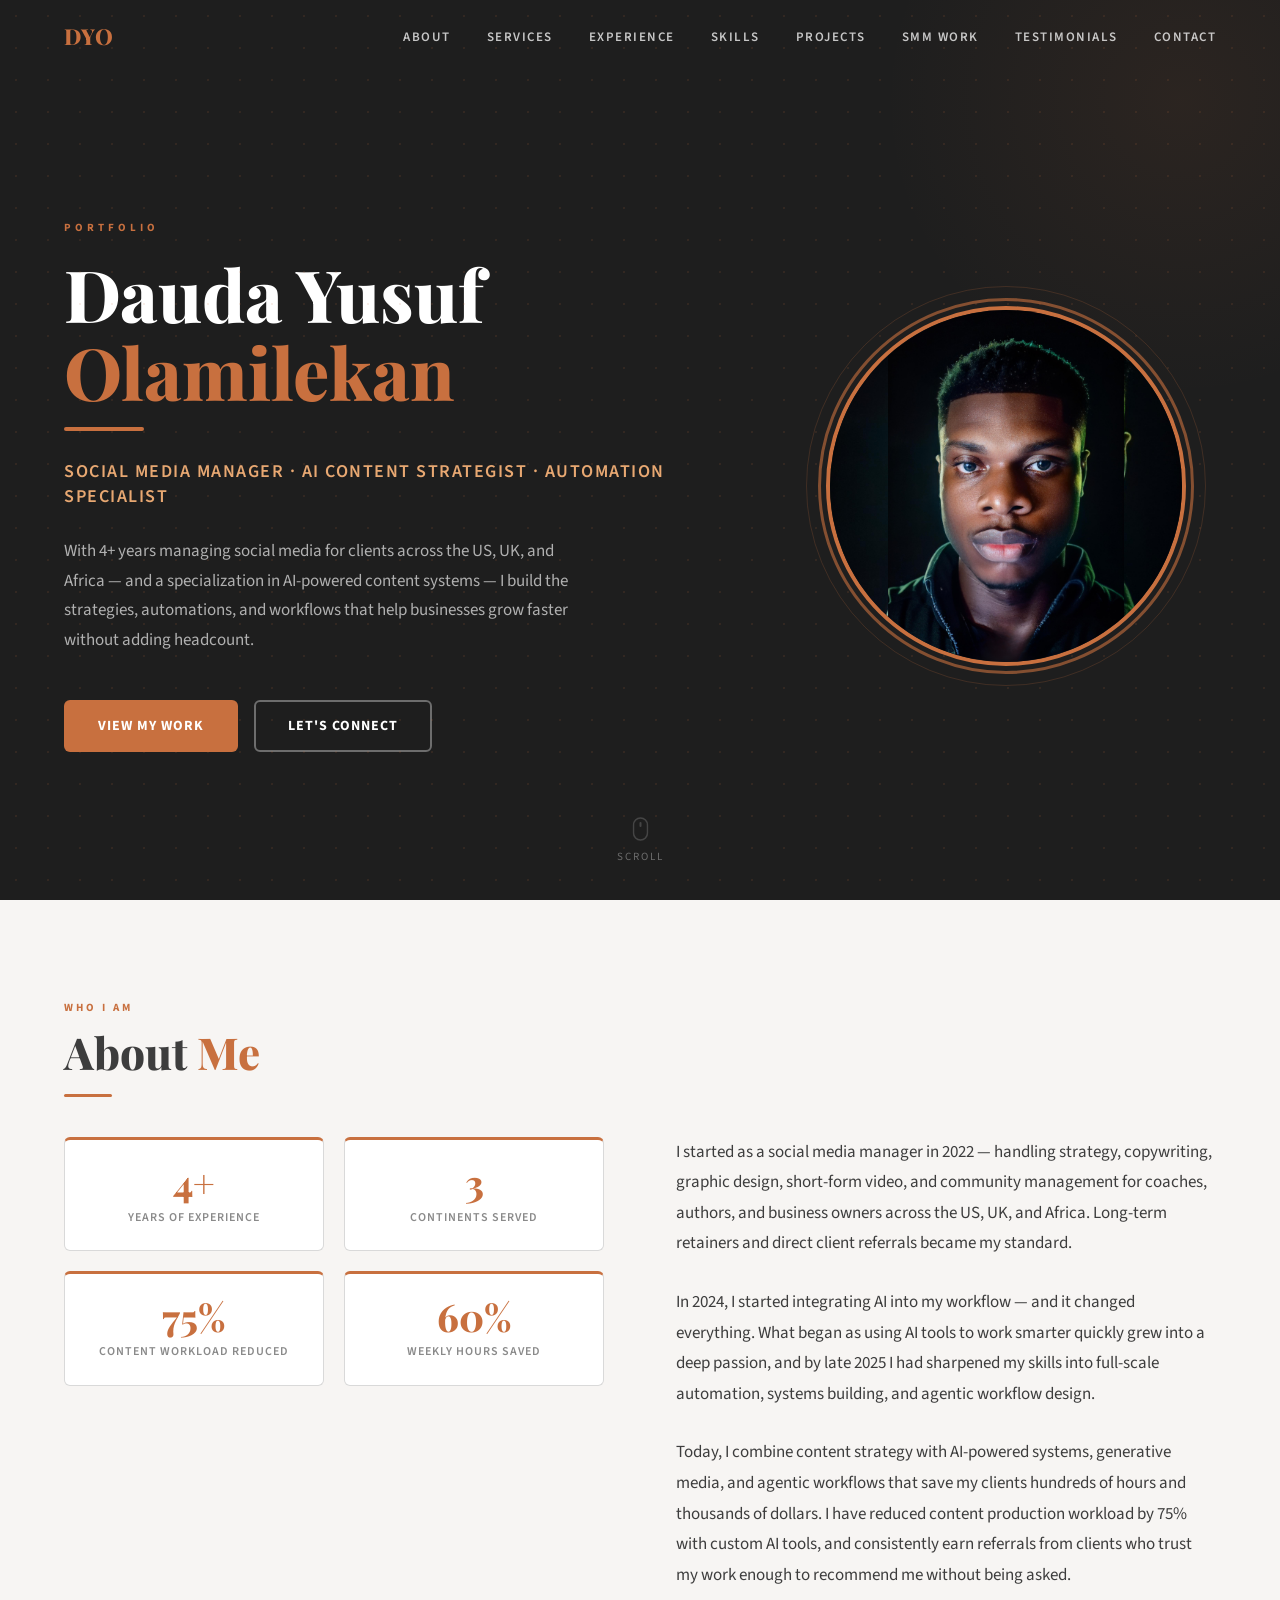
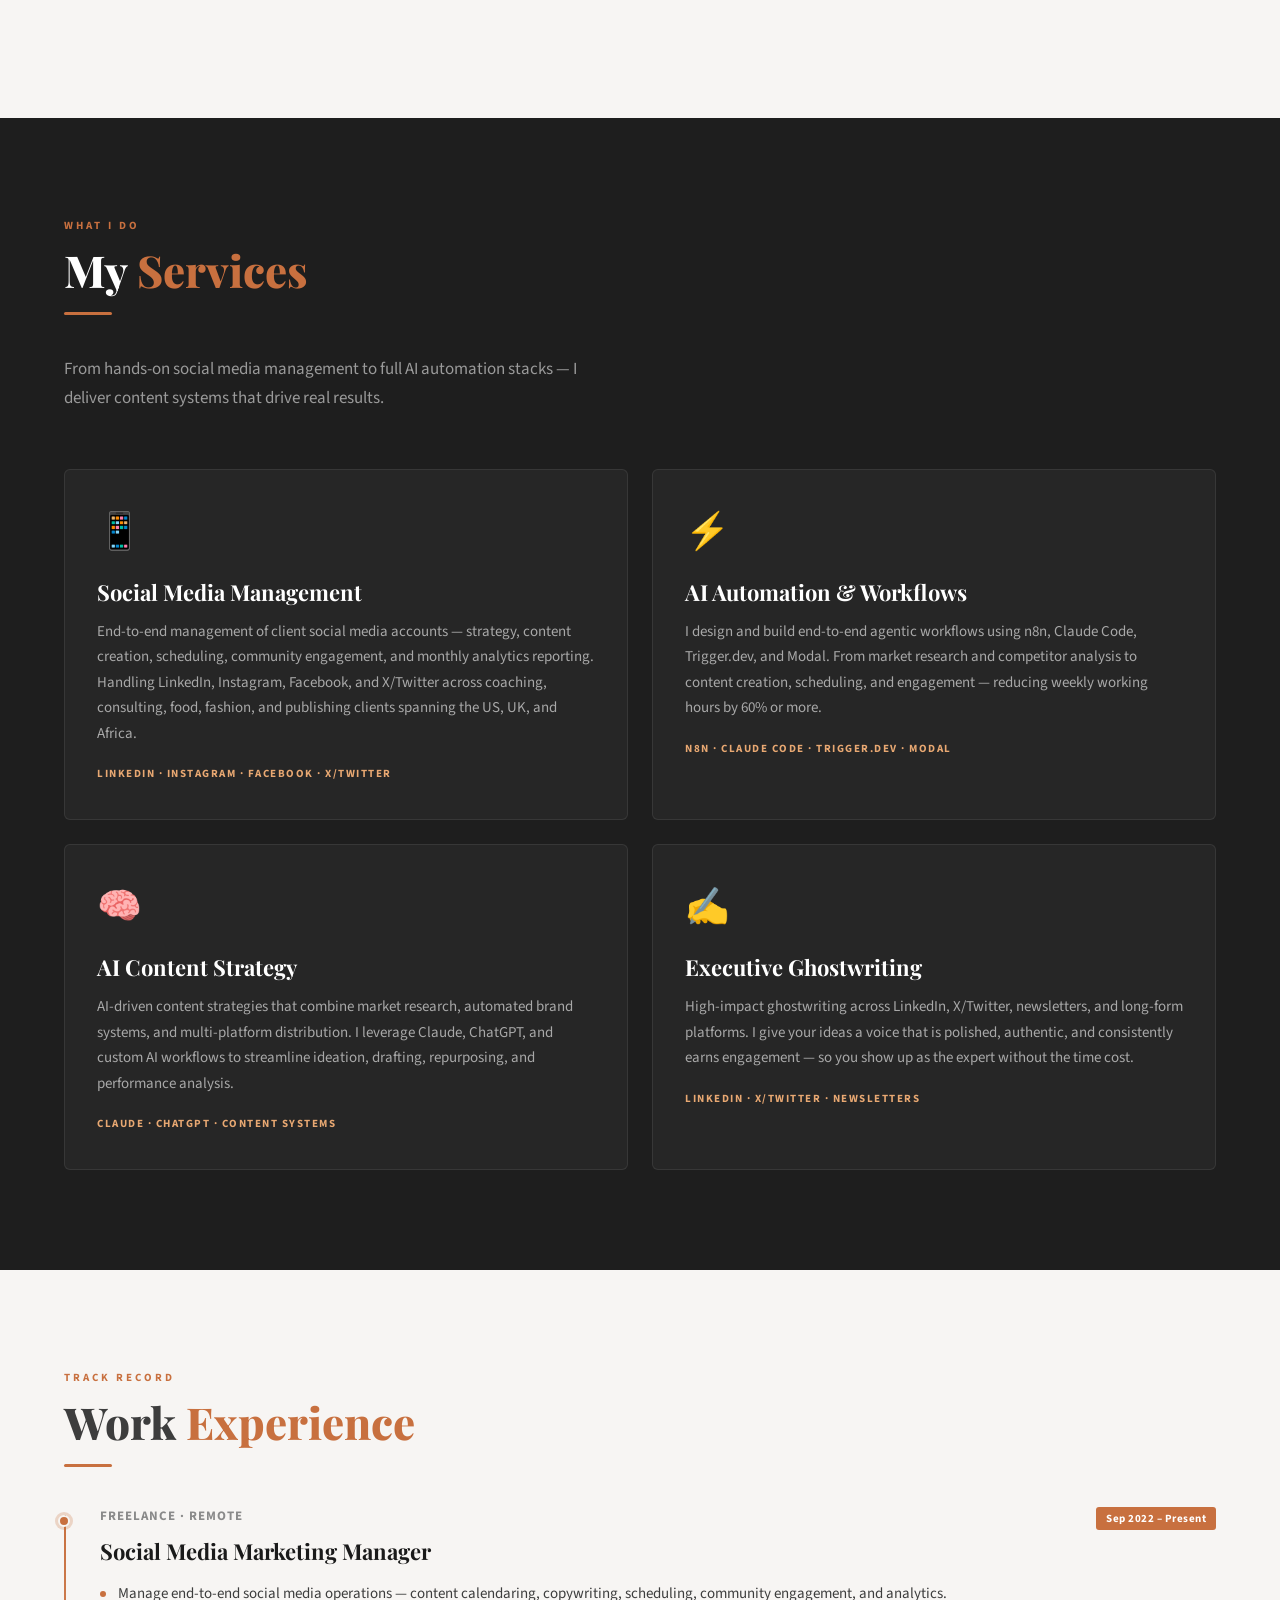
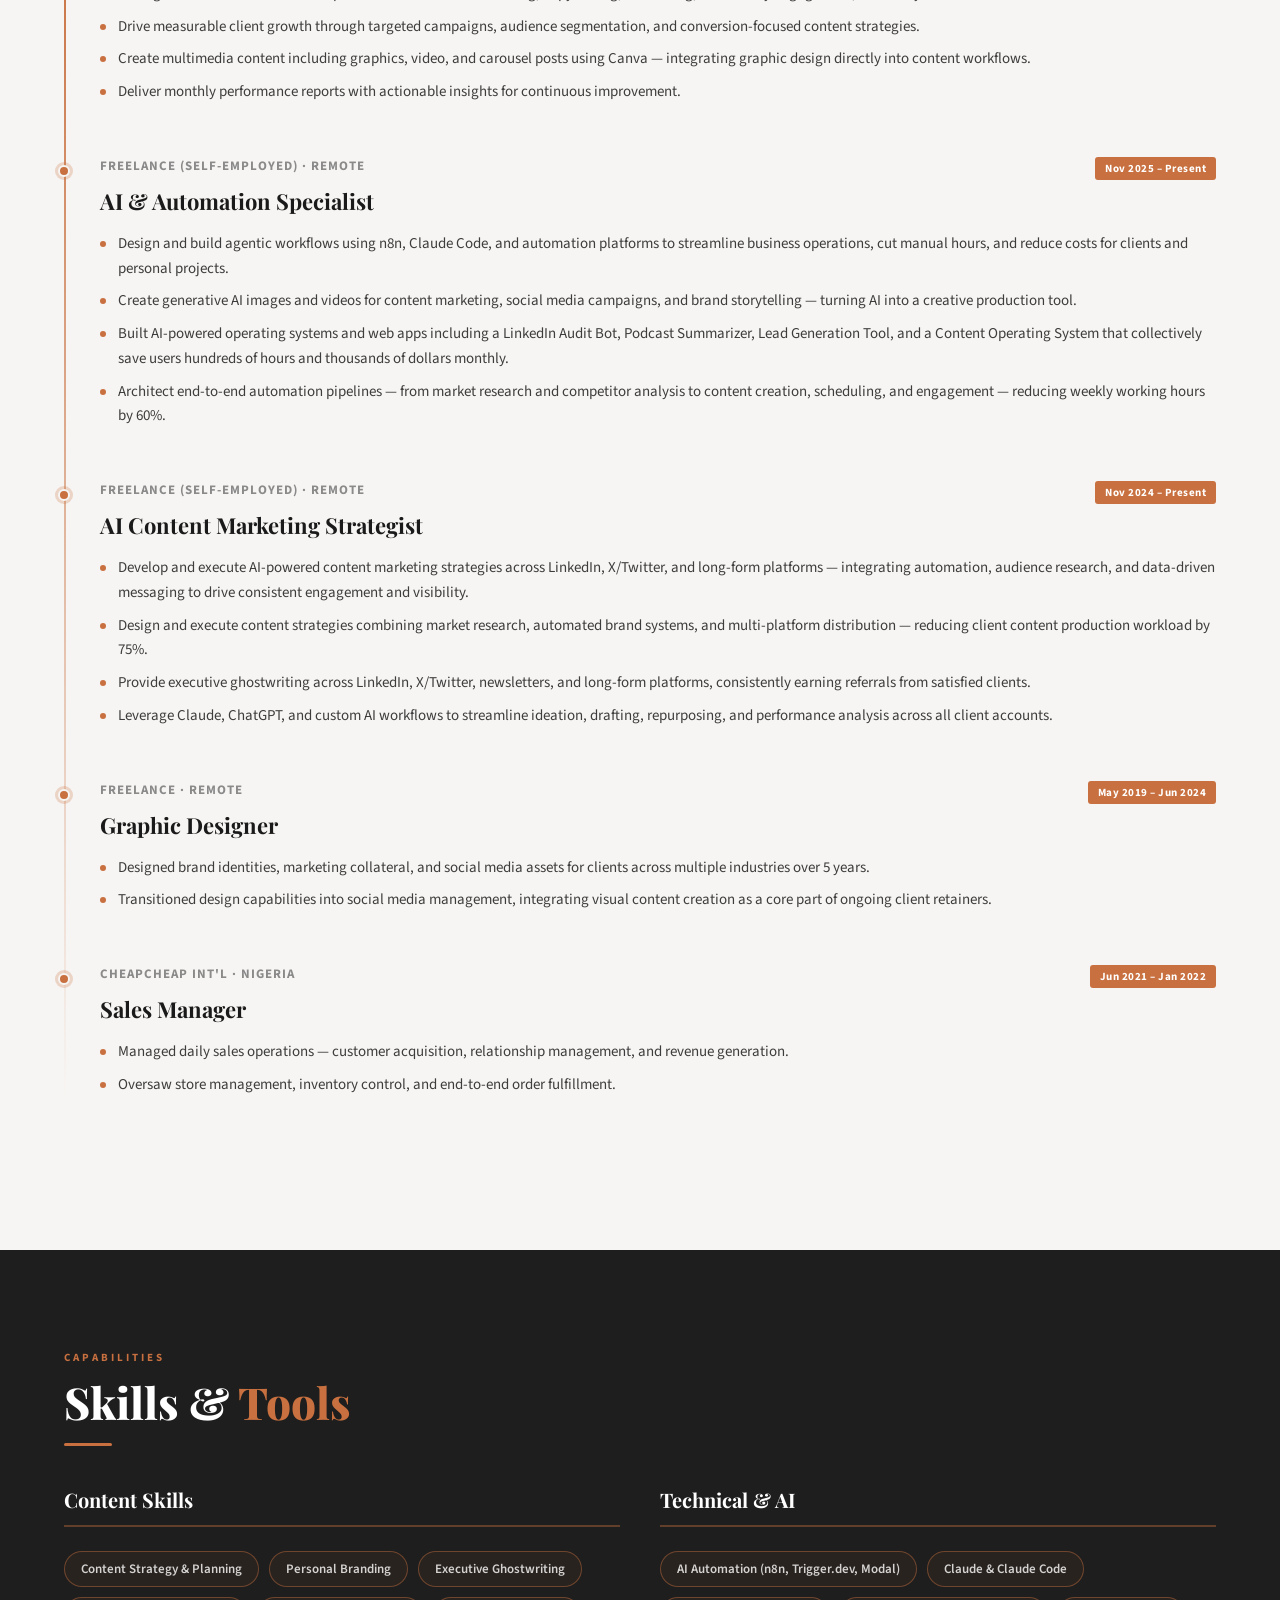
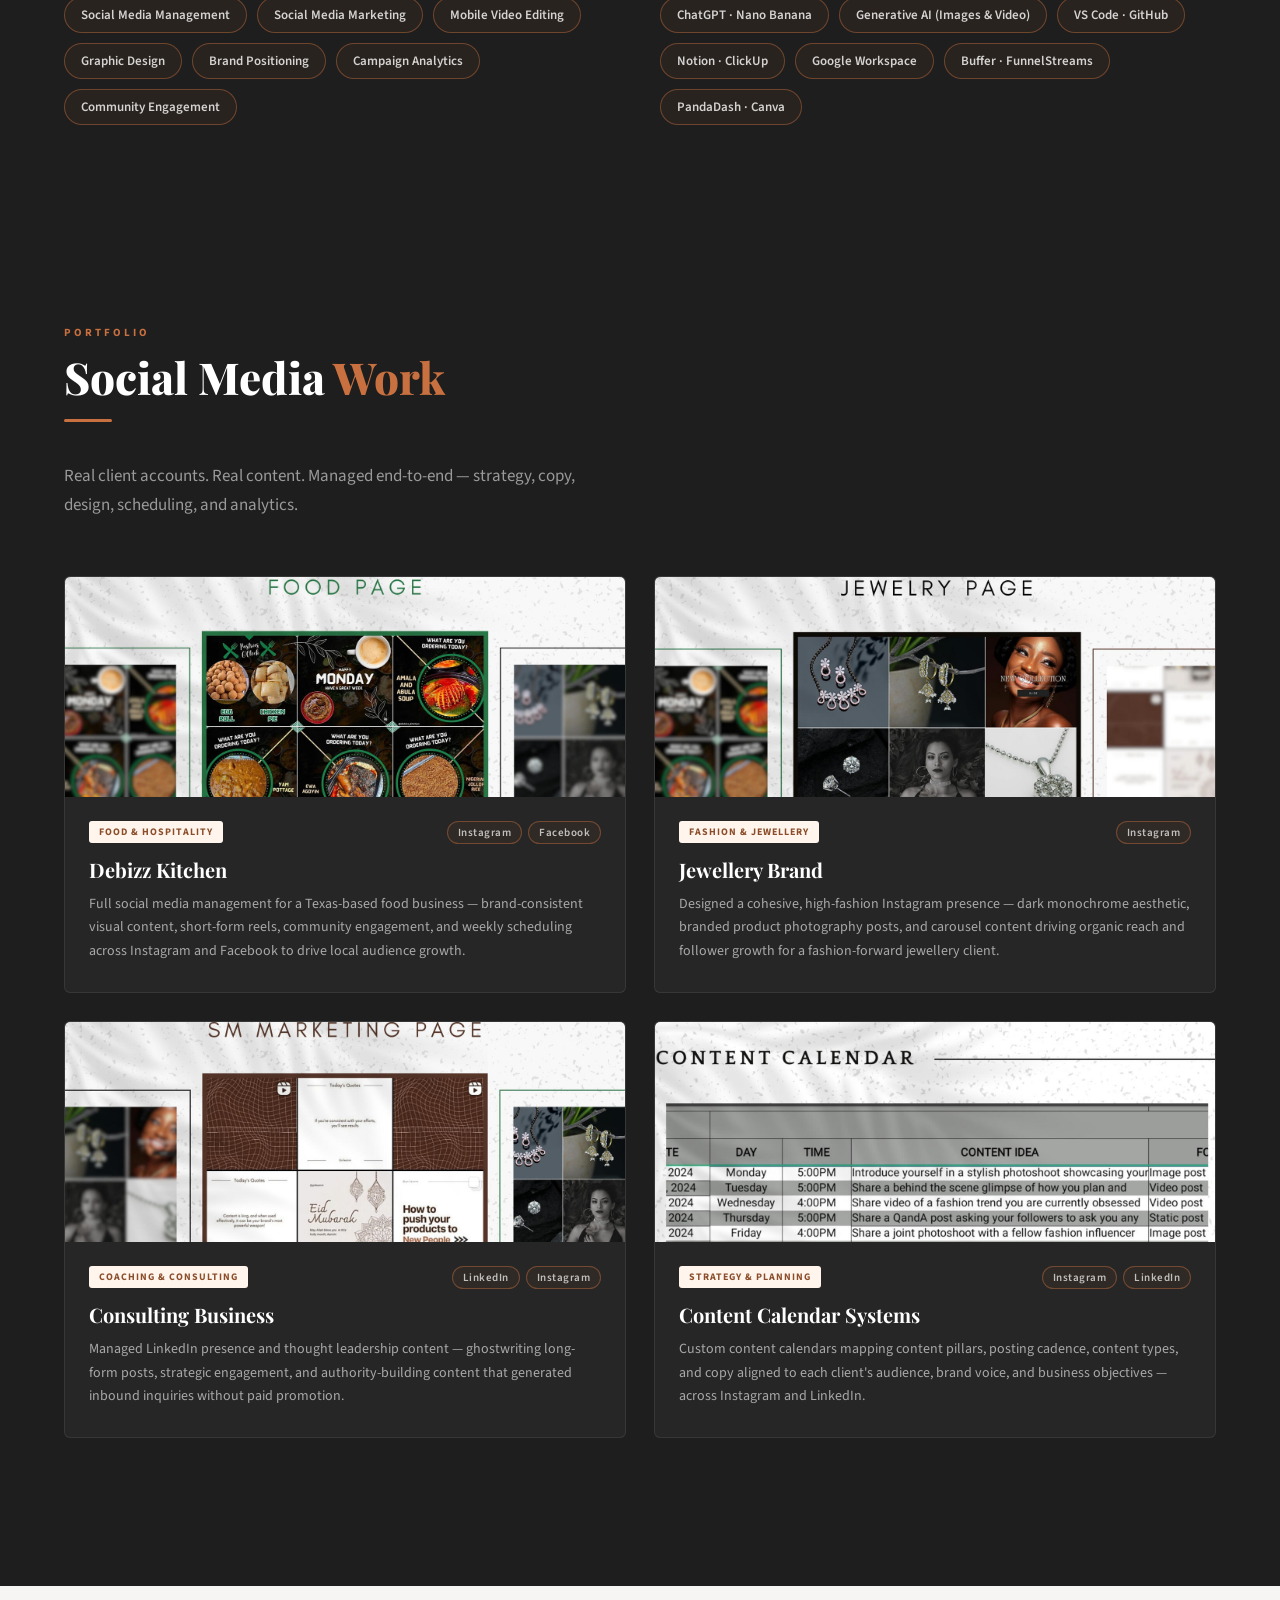
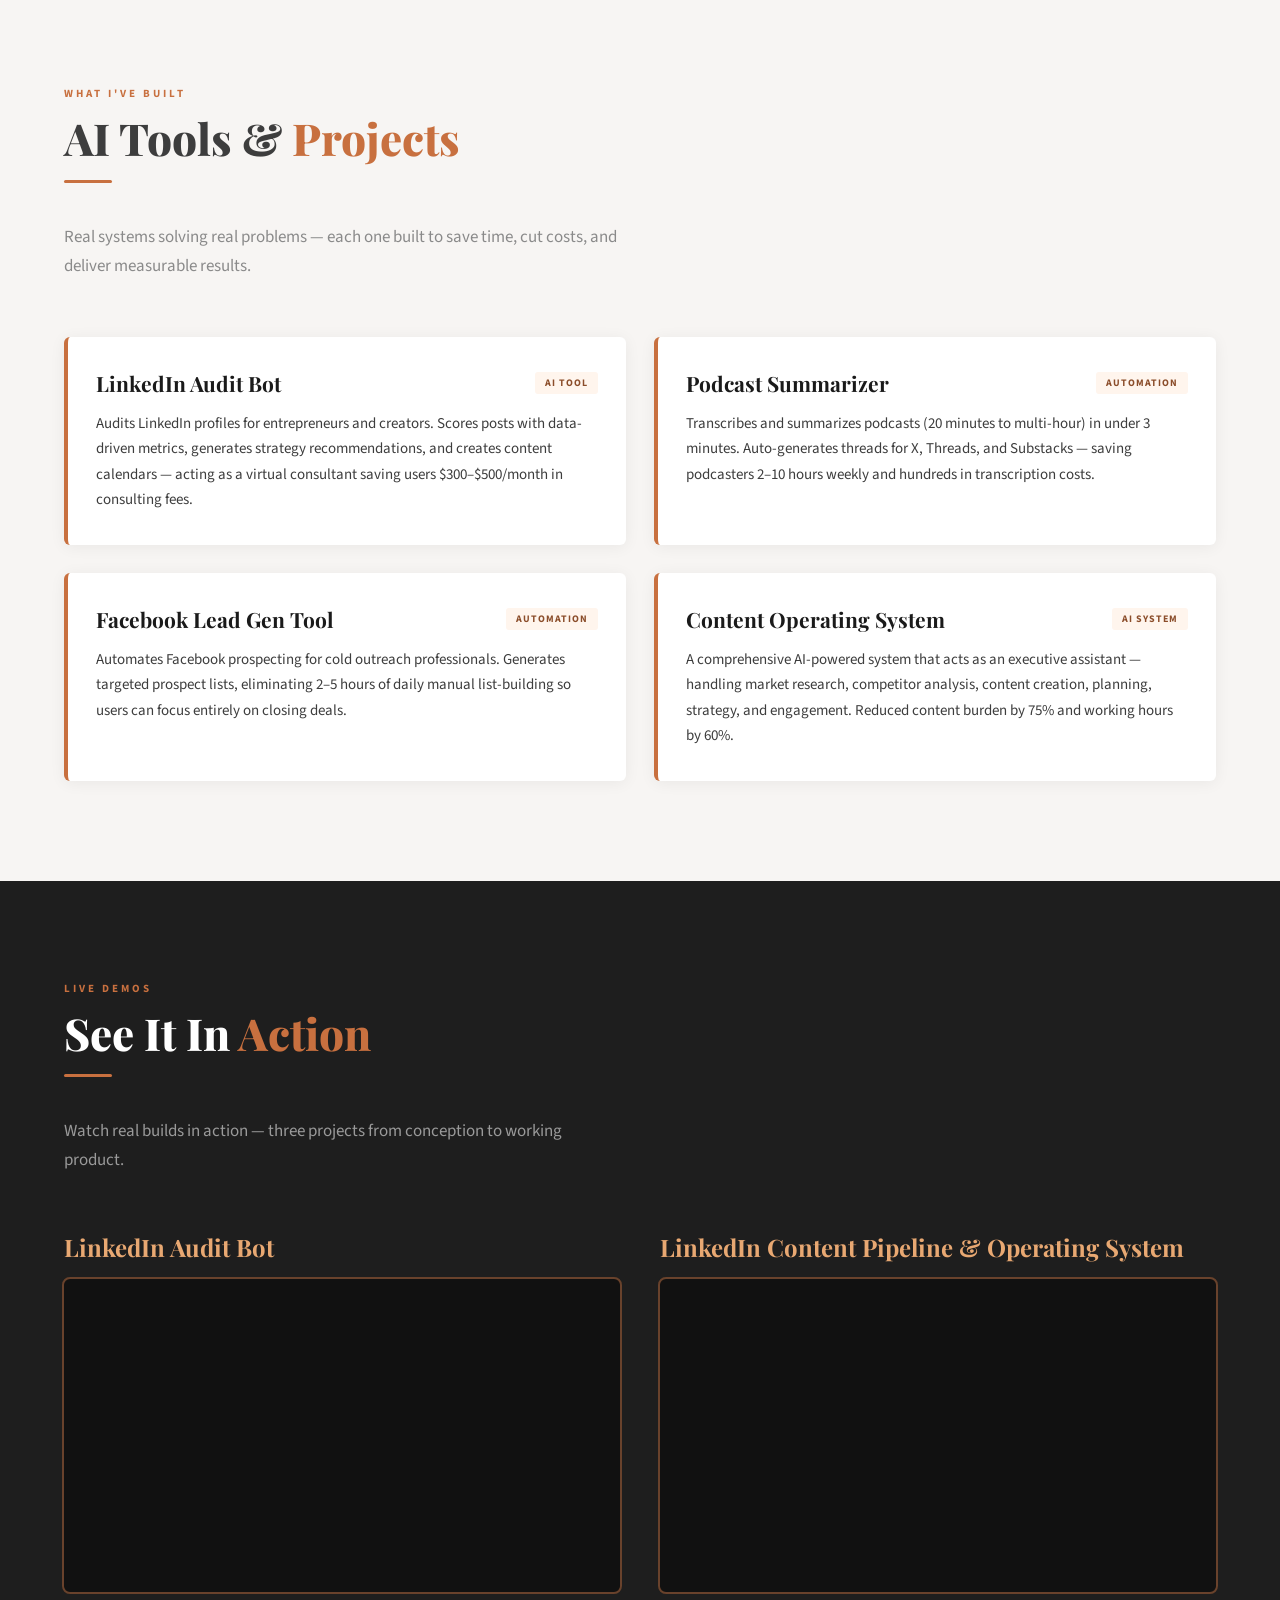
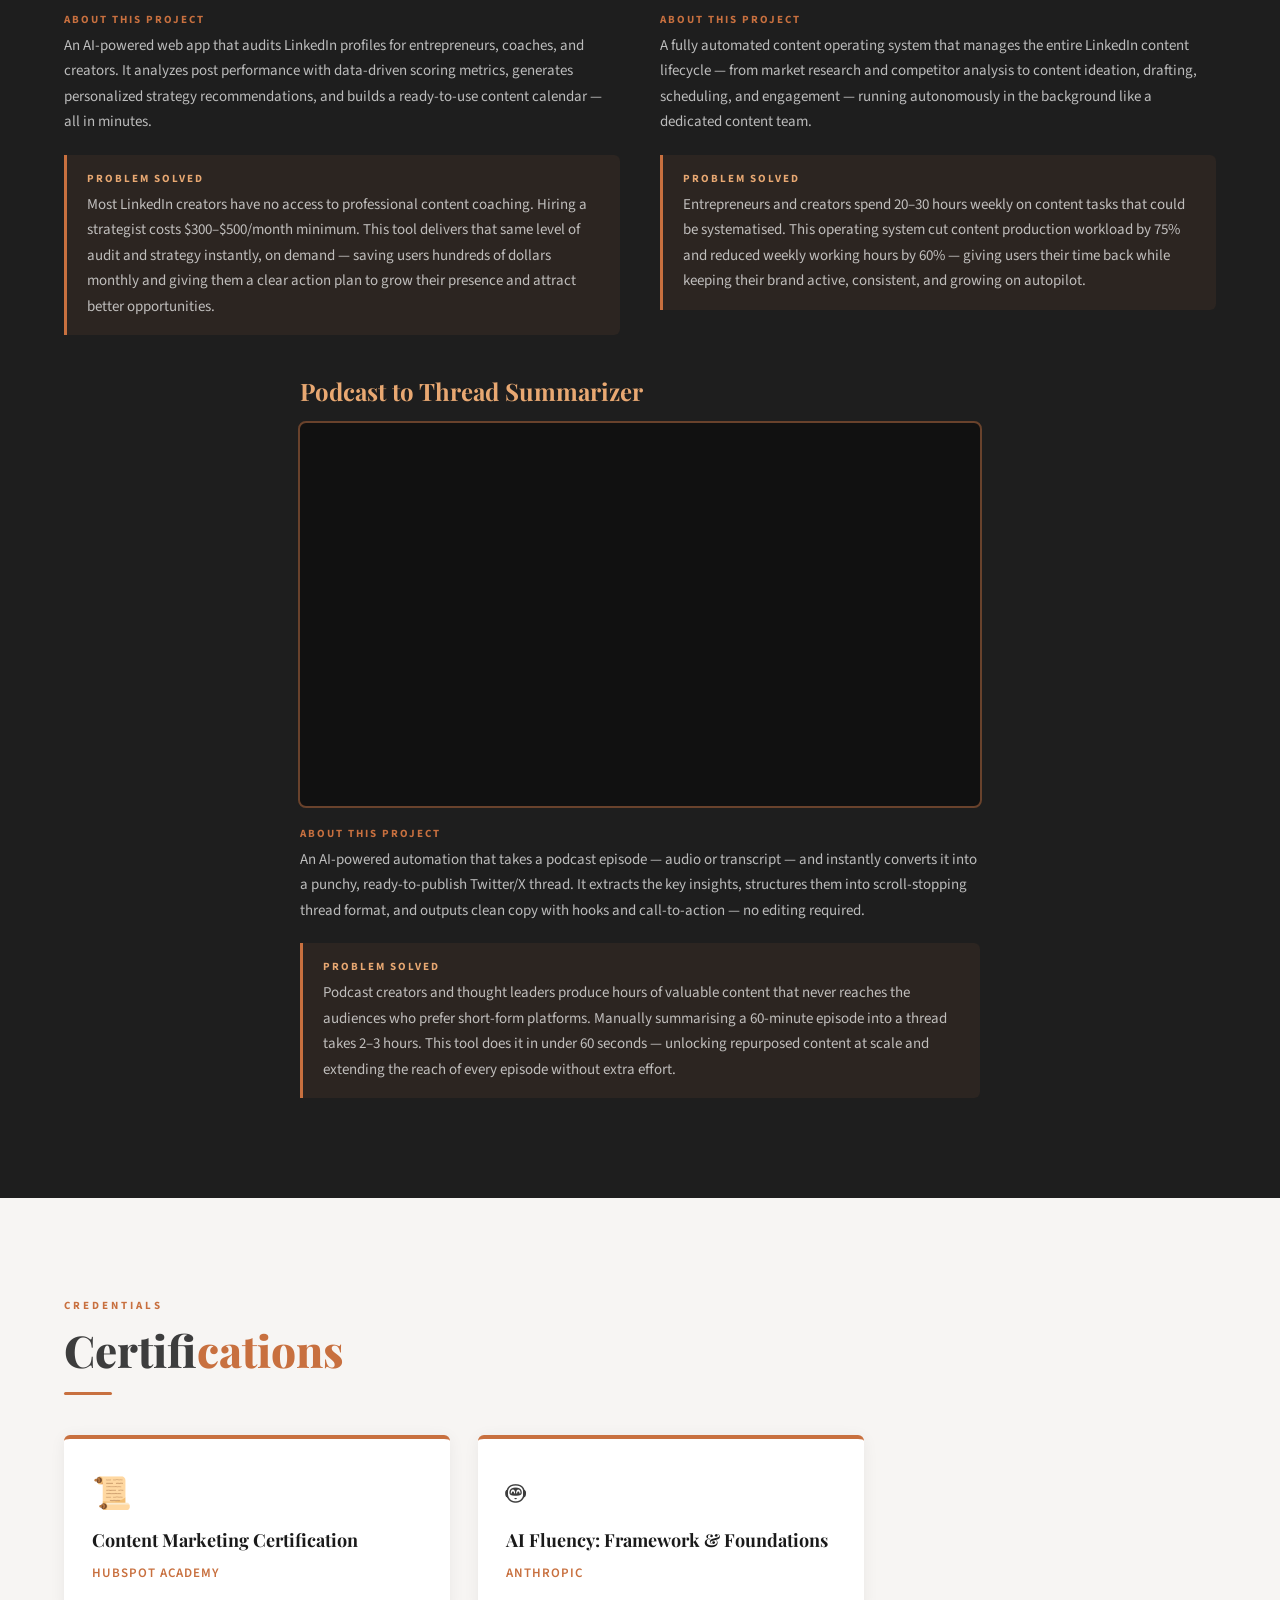
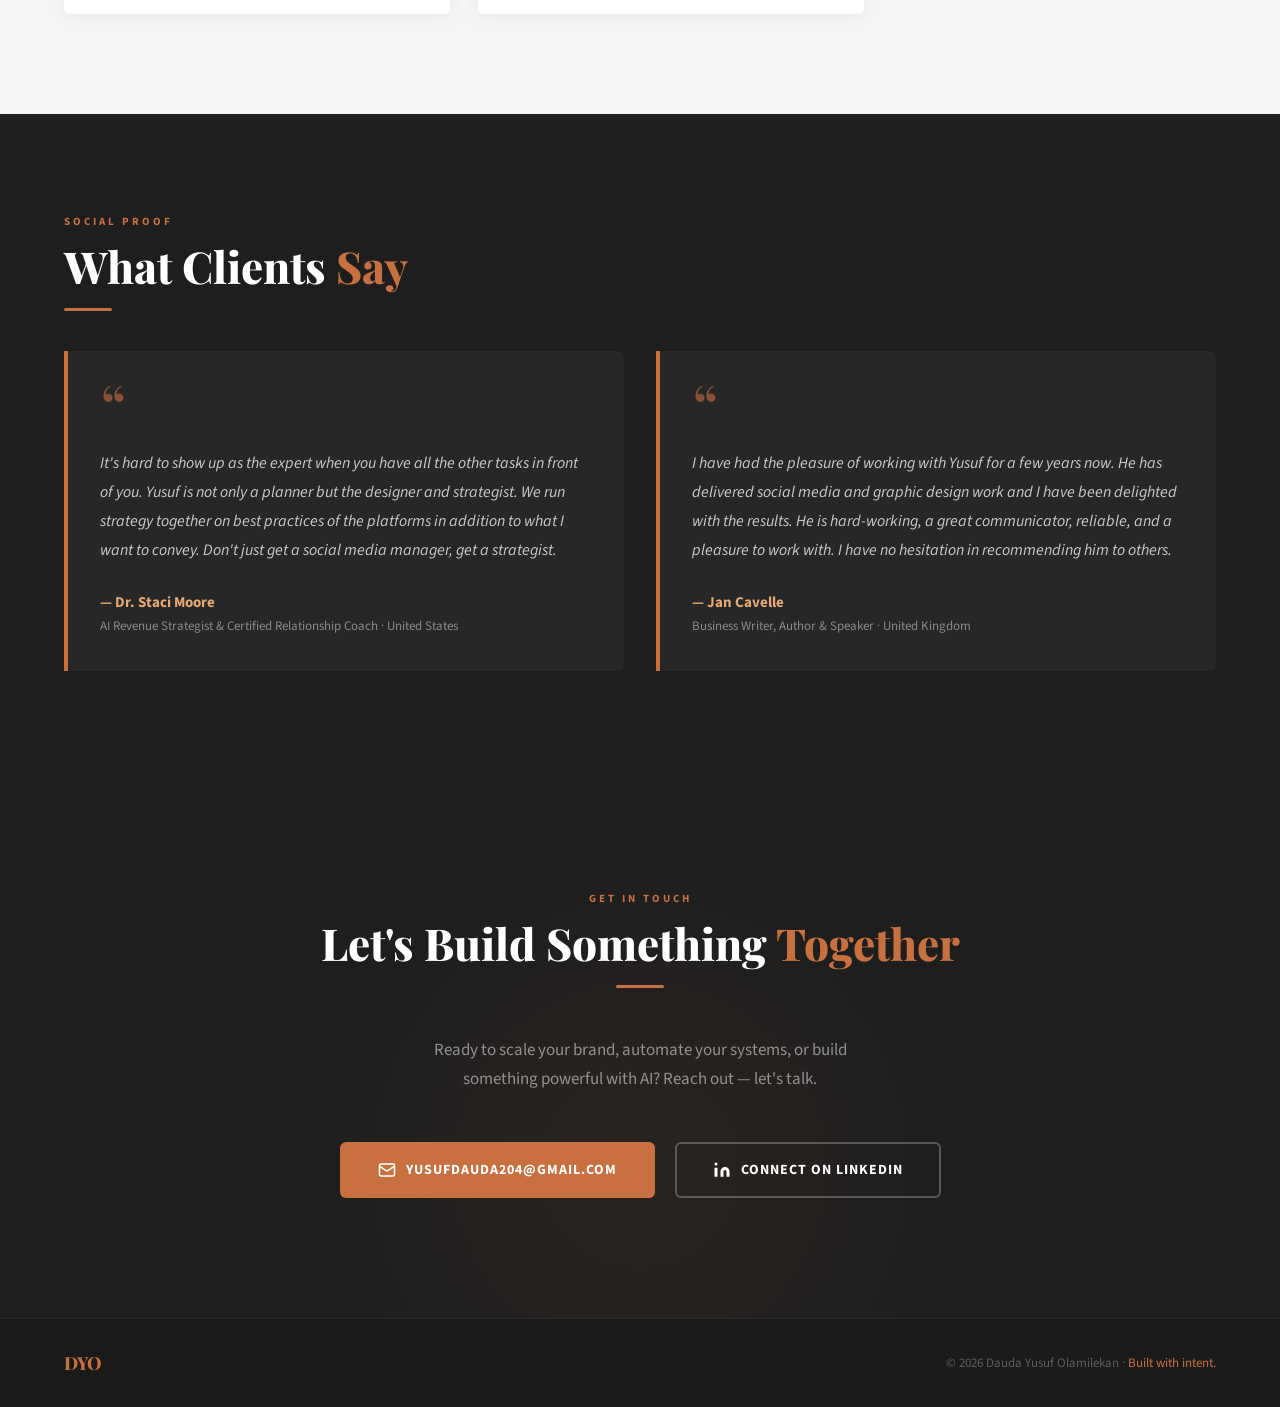
==== commit 4bc18aed: "Fix missed UK English: specialisation -> specialization Co-Authored-By: Claude Sonnet 4.6 <noreply@a" ====
--- a/index.html
+++ b/index.html
@@ -37,6 +37,7 @@
       <li><a href="#experience"    data-section="experience">Experience</a></li>
       <li><a href="#skills"        data-section="skills">Skills</a></li>
       <li><a href="#projects"      data-section="projects">Projects</a></li>
+      <li><a href="#smm-work"      data-section="smm-work">SMM Work</a></li>
       <li><a href="#testimonials"  data-section="testimonials">Testimonials</a></li>
       <li><a href="#contact"       data-section="contact">Contact</a></li>
     </ul>
@@ -54,6 +55,7 @@
   <a href="#experience"   class="mobile-link">Experience</a>
   <a href="#skills"       class="mobile-link">Skills</a>
   <a href="#projects"     class="mobile-link">Projects</a>
+  <a href="#smm-work"     class="mobile-link">SMM Work</a>
   <a href="#testimonials" class="mobile-link">Testimonials</a>
   <a href="#contact"      class="mobile-link">Contact</a>
 </div>
@@ -75,12 +77,12 @@
       </h1>
       <span class="hero__name-line"></span>
 
-      <p class="hero__tagline">AI Content Strategist &middot; Automation Specialist &middot; Brand Builder</p>
+      <p class="hero__tagline">Social Media Manager &middot; AI Content Strategist &middot; Automation Specialist</p>
 
       <p class="hero__bio">
-        With 4+ years in content marketing and a specialization in AI-powered systems,
-        I build the strategies, automations, and agentic workflows that help businesses
-        produce more, spend less, and grow faster — without adding headcount.
+        With 4+ years managing social media for clients across the US, UK, and Africa —
+        and a specialization in AI-powered content systems — I build the strategies,
+        automations, and workflows that help businesses grow faster without adding headcount.
       </p>
 
       <div class="hero__ctas">
@@ -151,6 +153,11 @@
       <!-- Right: Bio -->
       <div class="fade-in delay-2">
         <p class="about__bio">
+          I started as a social media manager in 2022 — handling strategy, copywriting, graphic design,
+          short-form video, and community management for coaches, authors, and business owners across the
+          US, UK, and Africa. Long-term retainers and direct client referrals became my standard.
+        </p>
+        <p class="about__bio">
           In 2024, I started integrating AI into my workflow — and it changed everything. What began
           as using AI tools to work smarter quickly grew into a deep passion, and by late 2025 I had
           sharpened my skills into full-scale automation, systems building, and agentic workflow design.
@@ -178,12 +185,24 @@
     <h2 class="section-heading fade-in delay-1">My <span class="accent">Services</span></h2>
     <div class="accent-rule fade-in delay-2"></div>
     <p class="section-subhead fade-in delay-2">
-      From brand-building to full AI automation stacks — I deliver systems that work while you sleep.
+      From hands-on social media management to full AI automation stacks — I deliver content systems that drive real results.
     </p>
 
     <div class="services__grid">
 
       <div class="service-card fade-in delay-1">
+        <span class="service-card__icon">📱</span>
+        <h3 class="service-card__title">Social Media Management</h3>
+        <p class="service-card__desc">
+          End-to-end management of client social media accounts — strategy, content creation,
+          scheduling, community engagement, and monthly analytics reporting. Handling LinkedIn,
+          Instagram, Facebook, and X/Twitter across coaching, consulting, food, fashion, and
+          publishing clients spanning the US, UK, and Africa.
+        </p>
+        <span class="service-card__tag">LinkedIn · Instagram · Facebook · X/Twitter</span>
+      </div>
+
+      <div class="service-card fade-in delay-2">
         <span class="service-card__icon">⚡</span>
         <h3 class="service-card__title">AI Automation &amp; Workflows</h3>
         <p class="service-card__desc">
@@ -194,7 +213,7 @@
         <span class="service-card__tag">n8n · Claude Code · Trigger.dev · Modal</span>
       </div>
 
-      <div class="service-card fade-in delay-2">
+      <div class="service-card fade-in delay-3">
         <span class="service-card__icon">🧠</span>
         <h3 class="service-card__title">AI Content Strategy</h3>
         <p class="service-card__desc">
@@ -203,17 +222,6 @@
           streamline ideation, drafting, repurposing, and performance analysis.
         </p>
         <span class="service-card__tag">Claude · ChatGPT · Content Systems</span>
-      </div>
-
-      <div class="service-card fade-in delay-3">
-        <span class="service-card__icon">🚀</span>
-        <h3 class="service-card__title">Personal Brand Building</h3>
-        <p class="service-card__desc">
-          Full personal brand development for coaches, entrepreneurs, and executives. I build brands
-          that attract premium clients, speaking opportunities, and strategic partnerships — through
-          AI-driven content positioning across LinkedIn, X/Twitter, and beyond.
-        </p>
-        <span class="service-card__tag">Brand Strategy · Positioning · LinkedIn</span>
       </div>
 
       <div class="service-card fade-in delay-4">
@@ -244,8 +252,23 @@
 
     <div class="experience__timeline">
 
+      <!-- Social Media Marketing Manager -->
+      <div class="exp-item fade-in delay-1">
+        <div class="exp-item__header">
+          <span class="exp-item__company">Freelance &middot; Remote</span>
+          <span class="exp-item__date">Sep 2022 – Present</span>
+        </div>
+        <h3 class="exp-item__role">Social Media Marketing Manager</h3>
+        <ul class="exp-item__bullets">
+          <li>Manage end-to-end social media operations — content calendaring, copywriting, scheduling, community engagement, and analytics.</li>
+          <li>Drive measurable client growth through targeted campaigns, audience segmentation, and conversion-focused content strategies.</li>
+          <li>Create multimedia content including graphics, video, and carousel posts using Canva — integrating graphic design directly into content workflows.</li>
+          <li>Deliver monthly performance reports with actionable insights for continuous improvement.</li>
+        </ul>
+      </div>
+
       <!-- AI & Automation Specialist -->
-      <div class="exp-item fade-in delay-1">
+      <div class="exp-item fade-in delay-2">
         <div class="exp-item__header">
           <span class="exp-item__company">Freelance (Self-Employed) &middot; Remote</span>
           <span class="exp-item__date">Nov 2025 – Present</span>
@@ -260,7 +283,7 @@
       </div>
 
       <!-- AI Content Marketing Strategist -->
-      <div class="exp-item fade-in delay-2">
+      <div class="exp-item fade-in delay-3">
         <div class="exp-item__header">
           <span class="exp-item__company">Freelance (Self-Employed) &middot; Remote</span>
           <span class="exp-item__date">Nov 2024 – Present</span>
@@ -271,21 +294,6 @@
           <li>Design and execute content strategies combining market research, automated brand systems, and multi-platform distribution — reducing client content production workload by 75%.</li>
           <li>Provide executive ghostwriting across LinkedIn, X/Twitter, newsletters, and long-form platforms, consistently earning referrals from satisfied clients.</li>
           <li>Leverage Claude, ChatGPT, and custom AI workflows to streamline ideation, drafting, repurposing, and performance analysis across all client accounts.</li>
-        </ul>
-      </div>
-
-      <!-- Social Media Marketing Manager -->
-      <div class="exp-item fade-in delay-2">
-        <div class="exp-item__header">
-          <span class="exp-item__company">Freelance &middot; Remote</span>
-          <span class="exp-item__date">Sep 2022 – Present</span>
-        </div>
-        <h3 class="exp-item__role">Social Media Marketing Manager</h3>
-        <ul class="exp-item__bullets">
-          <li>Manage end-to-end social media operations — content calendaring, copywriting, scheduling, community engagement, and analytics.</li>
-          <li>Drive measurable client growth through targeted campaigns, audience segmentation, and conversion-focused content strategies.</li>
-          <li>Create multimedia content including graphics, video, and carousel posts using Canva — integrating graphic design directly into content workflows.</li>
-          <li>Deliver monthly performance reports with actionable insights for continuous improvement.</li>
         </ul>
       </div>
 
@@ -364,6 +372,94 @@
       </div>
 
     </div>
+  </div>
+</section>
+
+
+<!-- ================================================================
+     SOCIAL MEDIA WORK
+     ================================================================ -->
+<section id="smm-work" class="section section--dark">
+  <div class="container">
+
+    <p class="section-label fade-in">Portfolio</p>
+    <h2 class="section-heading fade-in delay-1">Social Media <span class="accent">Work</span></h2>
+    <div class="accent-rule fade-in delay-2"></div>
+    <p class="section-subhead fade-in delay-2">
+      Real client accounts. Real content. Managed end-to-end — strategy, copy, design, scheduling, and analytics.
+    </p>
+
+    <div class="smm__grid">
+
+      <div class="smm-card fade-in delay-1">
+        <div class="smm-card__img-wrap">
+          <img src="images/smm/food-business.jpg" alt="Social media management for Debizz Kitchen food business" class="smm-card__img" loading="lazy" />
+        </div>
+        <div class="smm-card__body">
+          <div class="smm-card__meta">
+            <span class="smm-card__badge">Food &amp; Hospitality</span>
+            <span class="smm-card__platform-row">
+              <span class="smm-chip">Instagram</span>
+              <span class="smm-chip">Facebook</span>
+            </span>
+          </div>
+          <h3 class="smm-card__title">Debizz Kitchen</h3>
+          <p class="smm-card__desc">Full social media management for a Texas-based food business — brand-consistent visual content, short-form reels, community engagement, and weekly scheduling across Instagram and Facebook to drive local audience growth.</p>
+        </div>
+      </div>
+
+      <div class="smm-card fade-in delay-2">
+        <div class="smm-card__img-wrap">
+          <img src="images/smm/jewelry-business.jpg" alt="Social media management for jewelry fashion brand" class="smm-card__img" loading="lazy" />
+        </div>
+        <div class="smm-card__body">
+          <div class="smm-card__meta">
+            <span class="smm-card__badge">Fashion &amp; Jewellery</span>
+            <span class="smm-card__platform-row">
+              <span class="smm-chip">Instagram</span>
+            </span>
+          </div>
+          <h3 class="smm-card__title">Jewellery Brand</h3>
+          <p class="smm-card__desc">Designed a cohesive, high-fashion Instagram presence — dark monochrome aesthetic, branded product photography posts, and carousel content driving organic reach and follower growth for a fashion-forward jewellery client.</p>
+        </div>
+      </div>
+
+      <div class="smm-card fade-in delay-3">
+        <div class="smm-card__img-wrap">
+          <img src="images/smm/consulting-business.jpg" alt="LinkedIn social media management for consulting business" class="smm-card__img" loading="lazy" />
+        </div>
+        <div class="smm-card__body">
+          <div class="smm-card__meta">
+            <span class="smm-card__badge">Coaching &amp; Consulting</span>
+            <span class="smm-card__platform-row">
+              <span class="smm-chip">LinkedIn</span>
+              <span class="smm-chip">Instagram</span>
+            </span>
+          </div>
+          <h3 class="smm-card__title">Consulting Business</h3>
+          <p class="smm-card__desc">Managed LinkedIn presence and thought leadership content — ghostwriting long-form posts, strategic engagement, and authority-building content that generated inbound inquiries without paid promotion.</p>
+        </div>
+      </div>
+
+      <div class="smm-card fade-in delay-4">
+        <div class="smm-card__img-wrap">
+          <img src="images/smm/content-calendar.jpg" alt="Instagram and LinkedIn content calendar strategy" class="smm-card__img" loading="lazy" />
+        </div>
+        <div class="smm-card__body">
+          <div class="smm-card__meta">
+            <span class="smm-card__badge">Strategy &amp; Planning</span>
+            <span class="smm-card__platform-row">
+              <span class="smm-chip">Instagram</span>
+              <span class="smm-chip">LinkedIn</span>
+            </span>
+          </div>
+          <h3 class="smm-card__title">Content Calendar Systems</h3>
+          <p class="smm-card__desc">Custom content calendars mapping content pillars, posting cadence, content types, and copy aligned to each client's audience, brand voice, and business objectives — across Instagram and LinkedIn.</p>
+        </div>
+      </div>
+
+    </div>
+
   </div>
 </section>
 
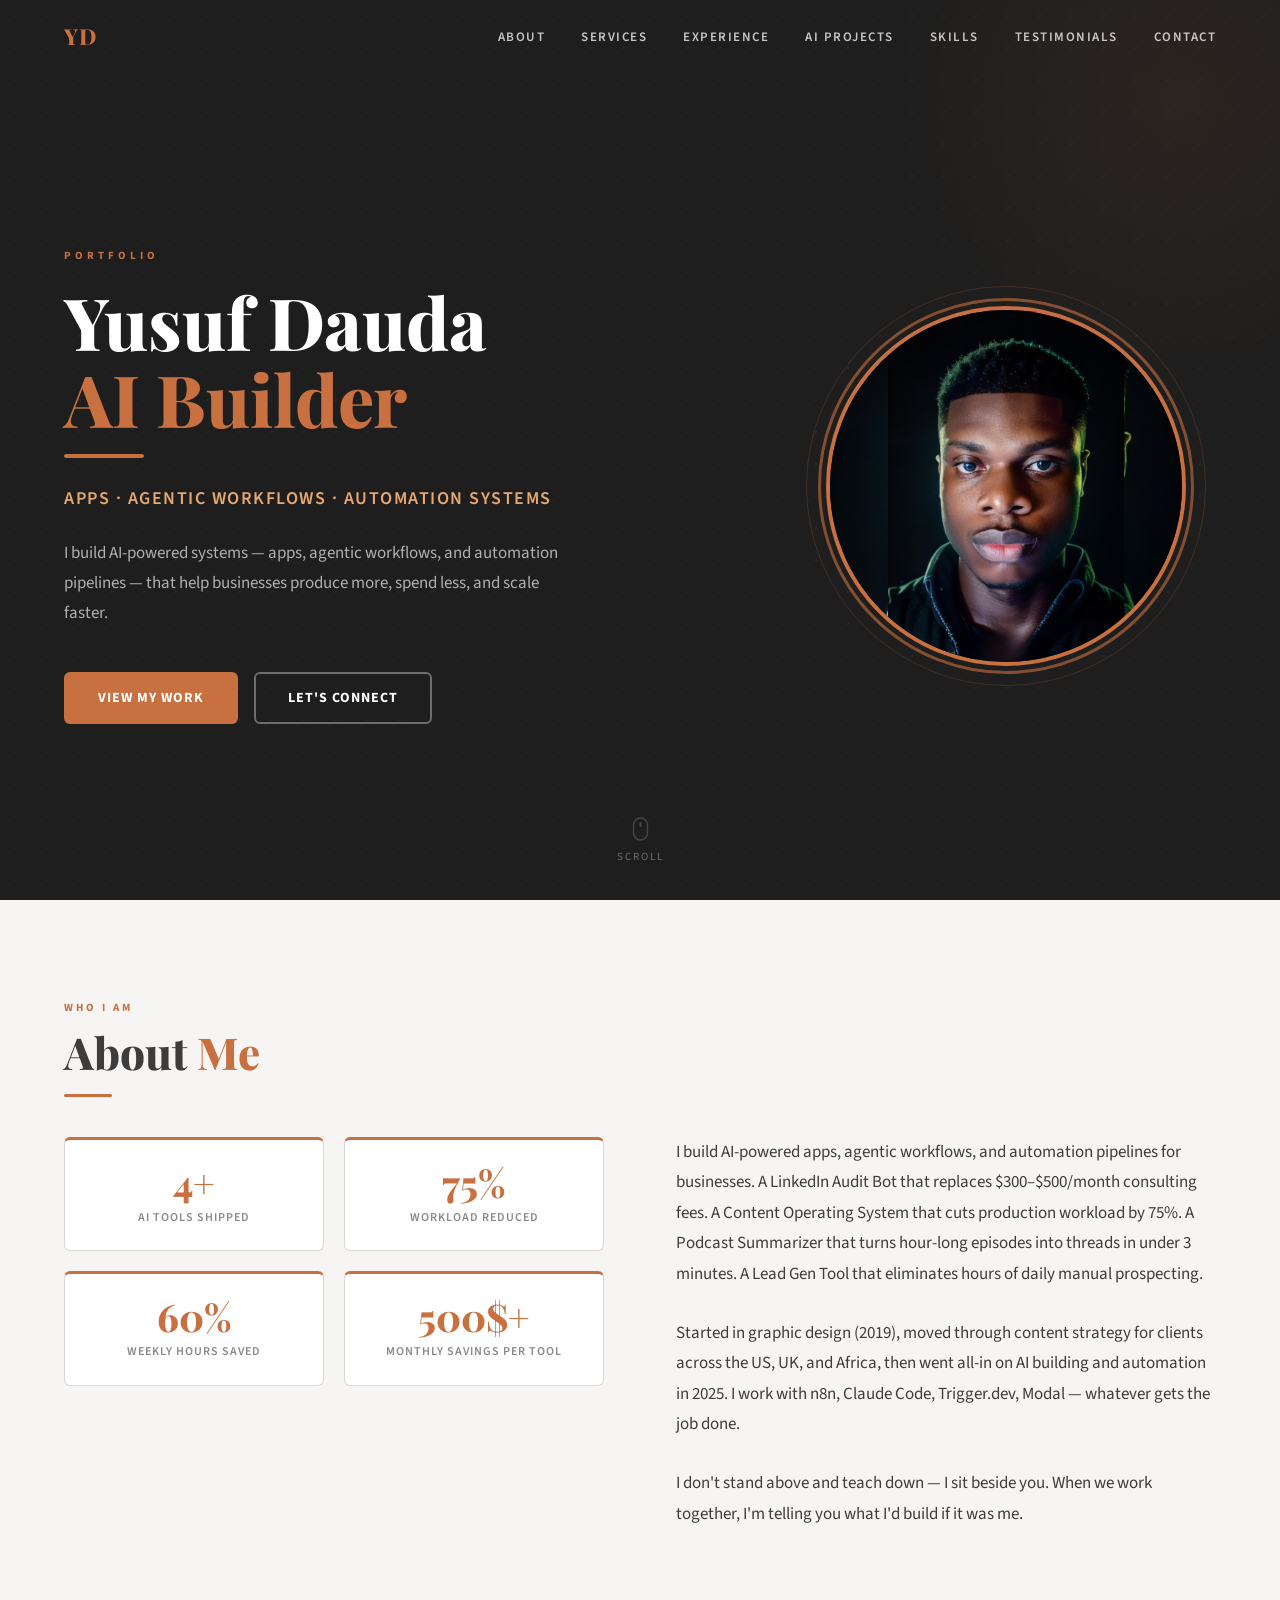
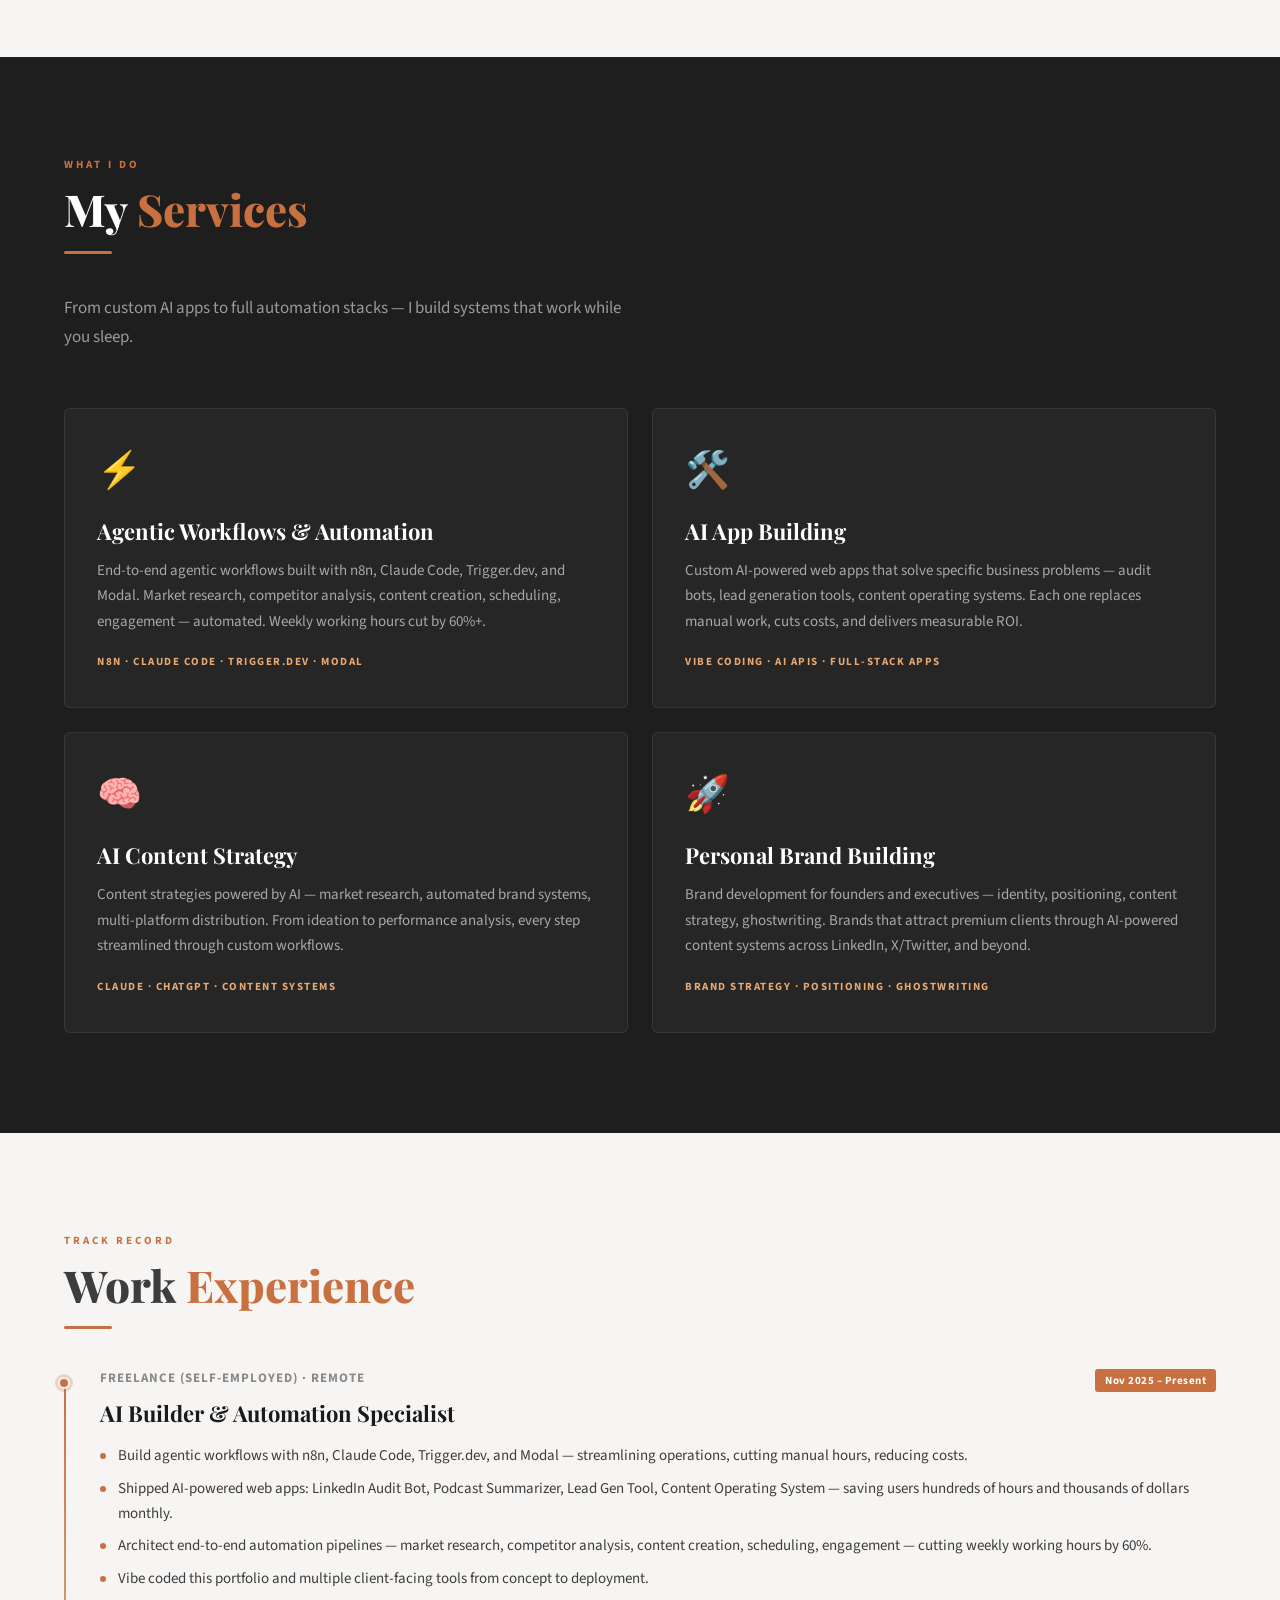
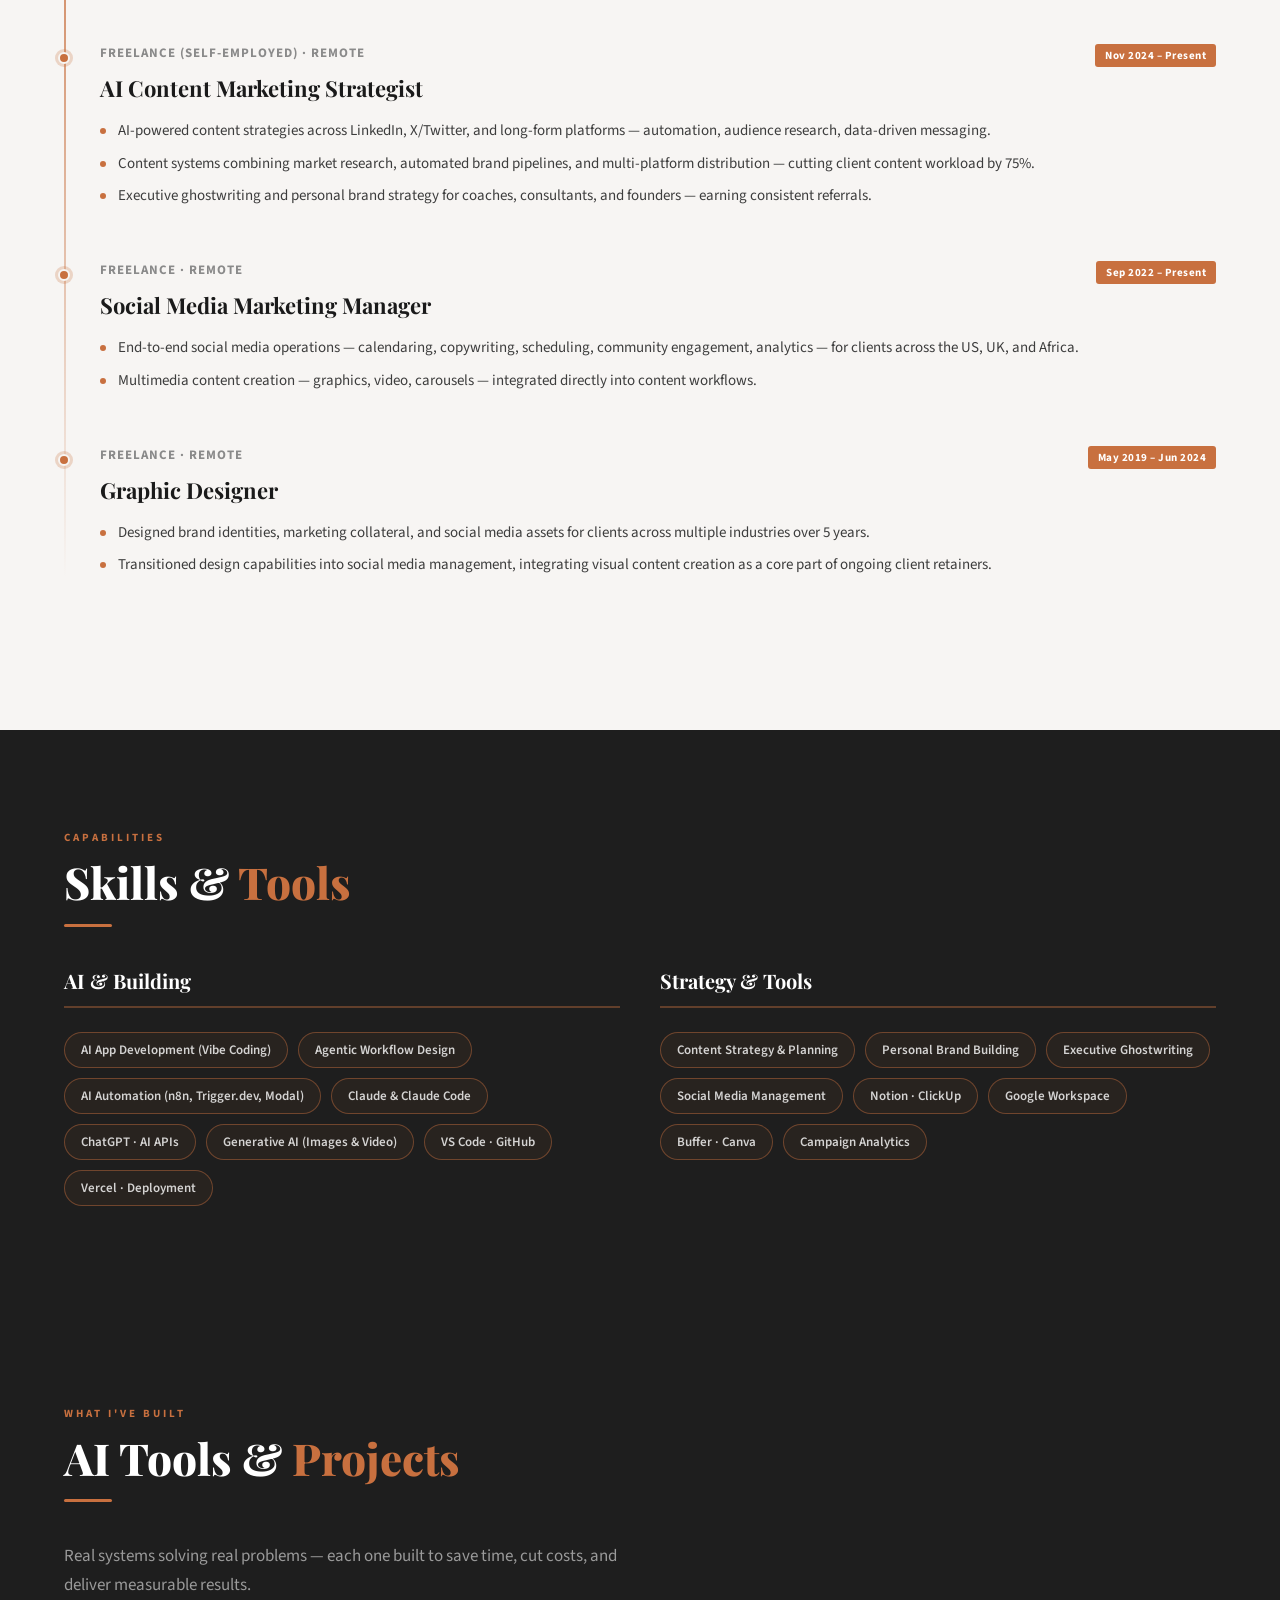
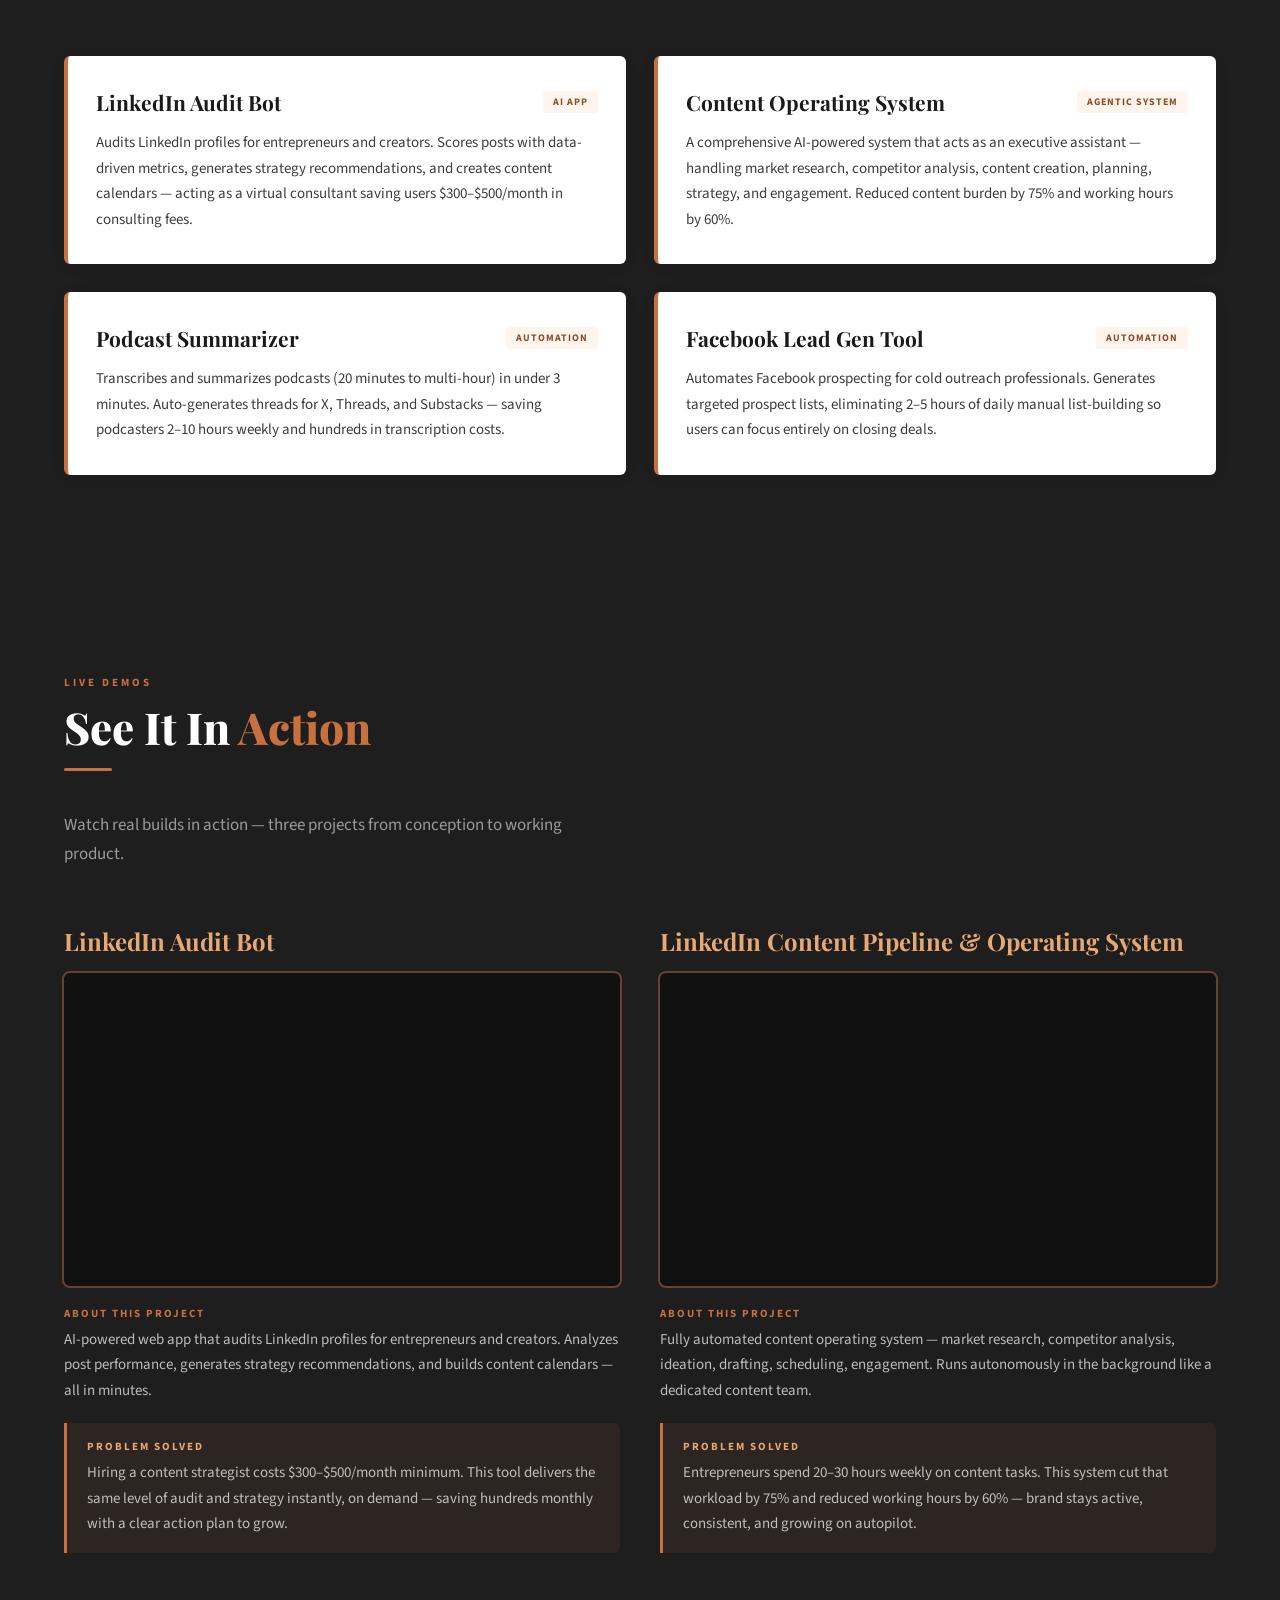
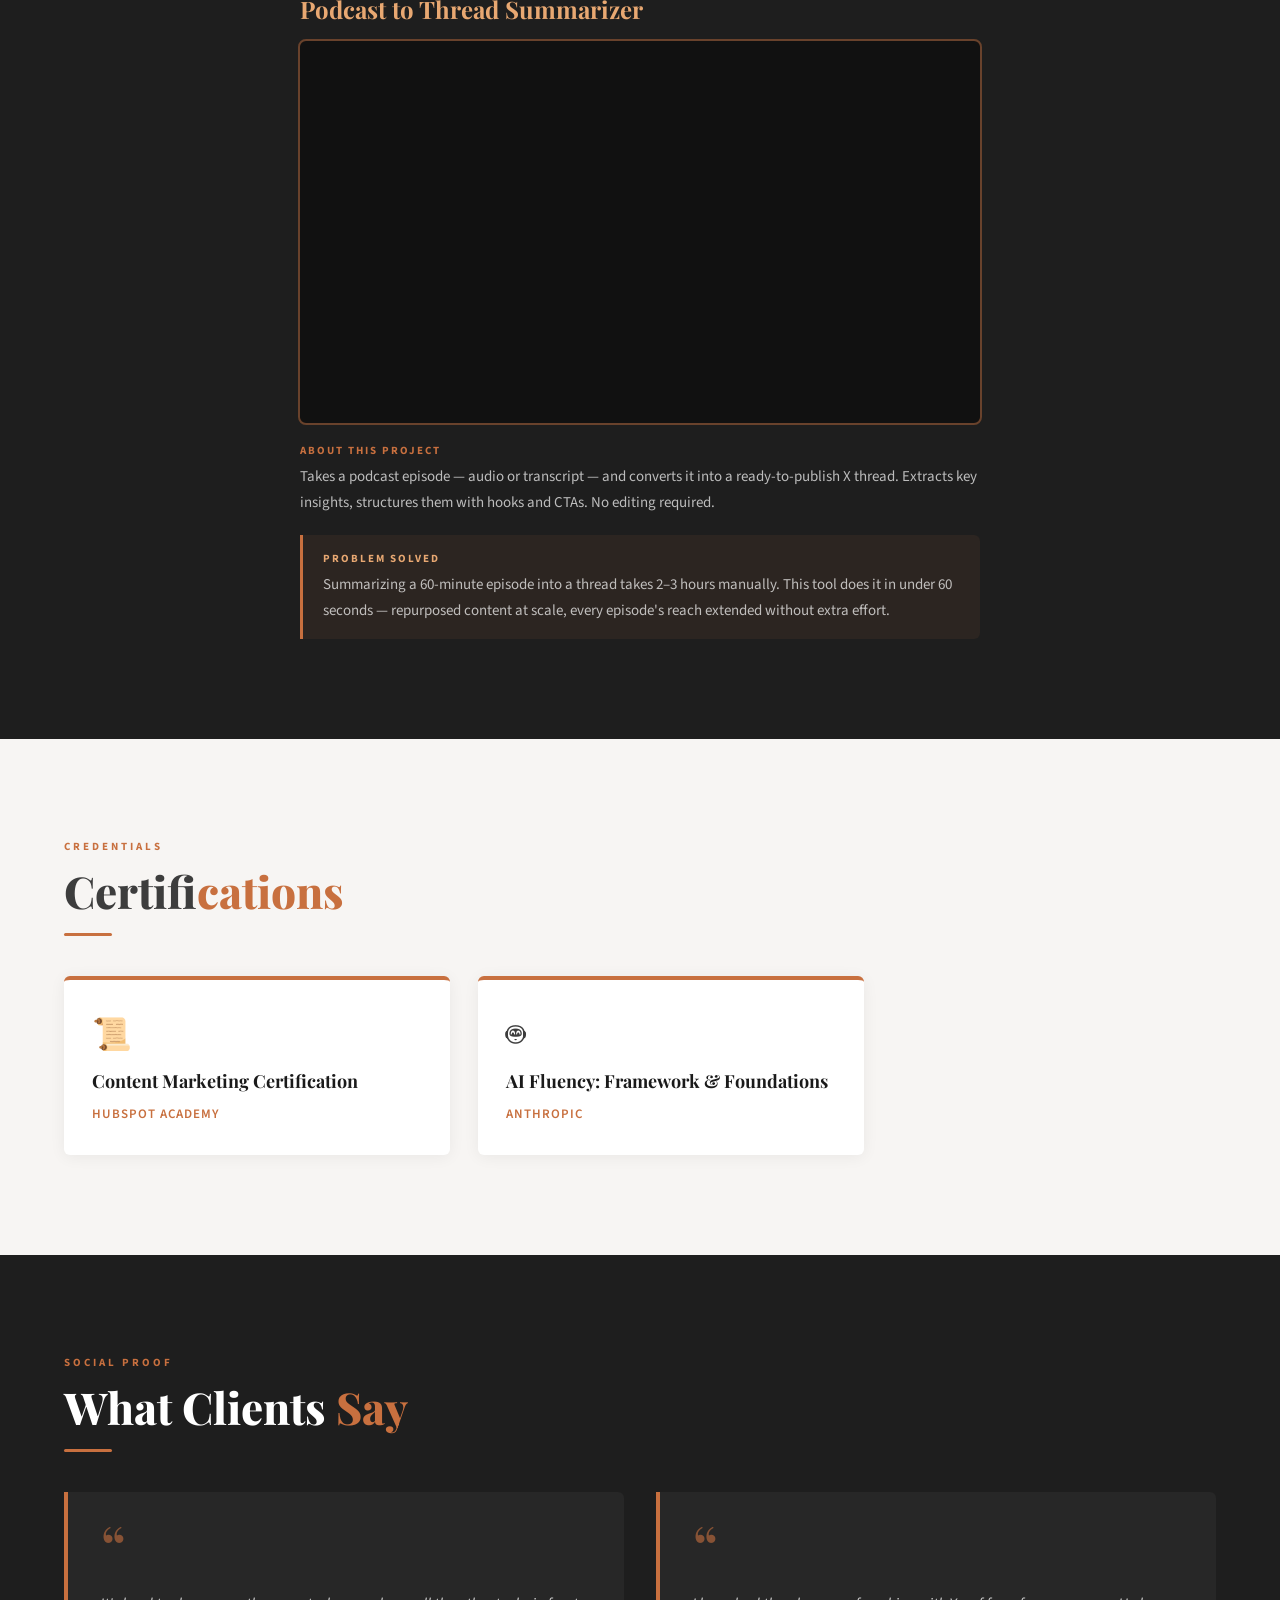
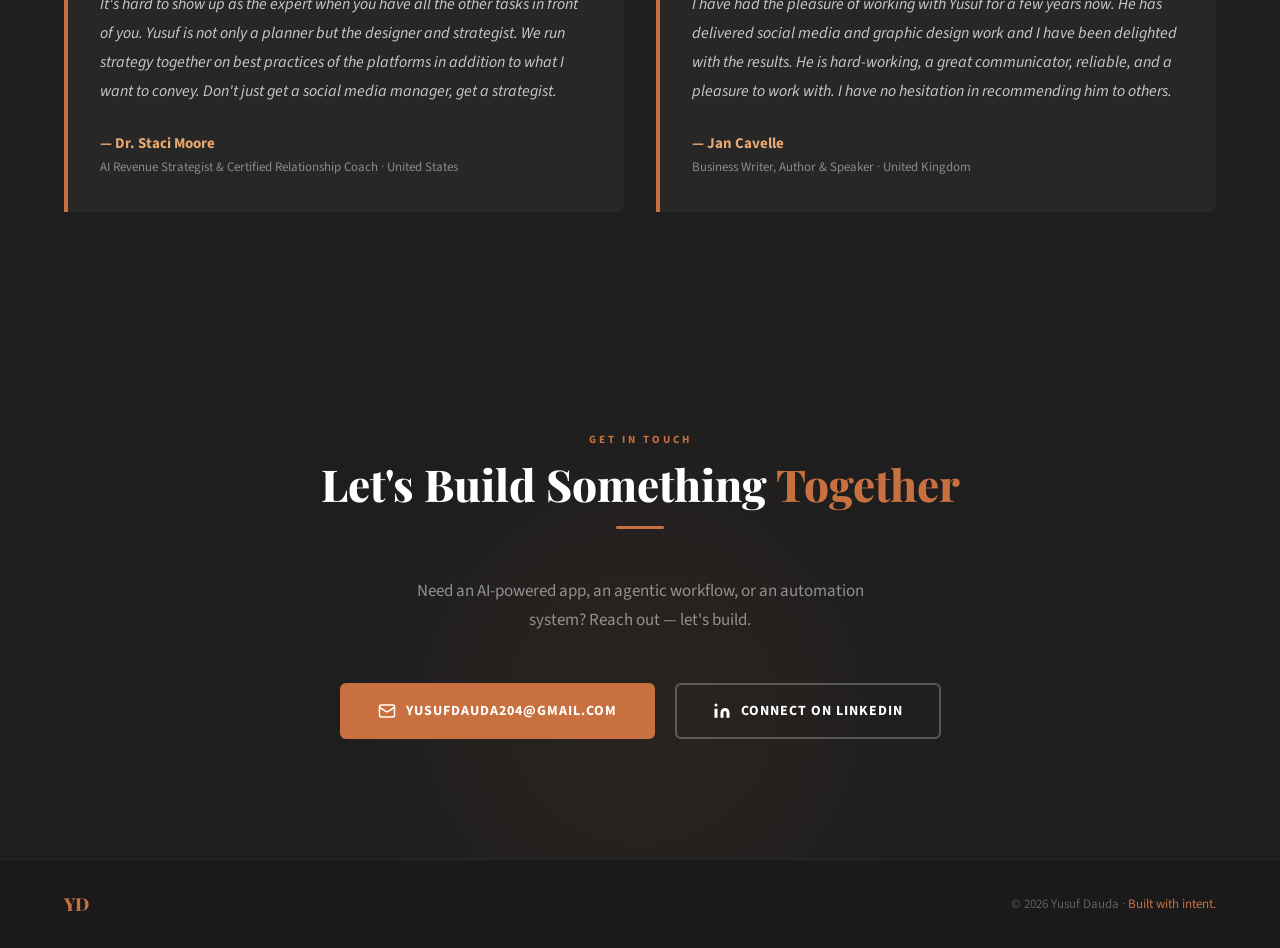
==== commit ee94f899: "Reposition portfolio to AI Builder" ====
--- a/index.html
+++ b/index.html
@@ -3,21 +3,21 @@
 <head>
   <meta charset="UTF-8" />
   <meta name="viewport" content="width=device-width, initial-scale=1.0" />
-  <meta name="description" content="Dauda Yusuf Olamilekan — AI Content Strategist, Automation Specialist & Brand Builder. AI-powered systems, content strategy, and personal brand building." />
-  <title>Dauda Yusuf Olamilekan — AI Content Strategist &amp; Automation Specialist</title>
+  <meta name="description" content="Yusuf Dauda — AI Builder. I build apps, agentic workflows, and automation systems that help businesses produce more, spend less, and scale faster." />
+  <title>Yusuf Dauda — AI Builder | Apps, Agentic Workflows &amp; Automation Systems</title>
 
   <!-- Open Graph / Social Media Preview -->
   <meta property="og:type"        content="website" />
   <meta property="og:url"         content="https://dauda-yusuf-portfolio.vercel.app/" />
-  <meta property="og:title"       content="Dauda Yusuf Olamilekan — AI Content Strategist &amp; Automation Specialist" />
-  <meta property="og:description" content="I build the strategies, automations, and agentic workflows that help businesses produce more, spend less, and grow faster." />
+  <meta property="og:title"       content="Yusuf Dauda — AI Builder | Apps, Agentic Workflows &amp; Automation Systems" />
+  <meta property="og:description" content="I build AI-powered systems — apps, agentic workflows, and automation pipelines — that help businesses produce more, spend less, and scale faster." />
   <meta property="og:image"       content="https://dauda-yusuf-portfolio.vercel.app/assets/img/InShot_20230805_040745016.jpg" />
 
   <!-- Twitter / X Card -->
   <meta name="twitter:card"        content="summary_large_image" />
   <meta name="twitter:url"         content="https://dauda-yusuf-portfolio.vercel.app/" />
-  <meta name="twitter:title"       content="Dauda Yusuf Olamilekan — AI Content Strategist &amp; Automation Specialist" />
-  <meta name="twitter:description" content="I build the strategies, automations, and agentic workflows that help businesses produce more, spend less, and grow faster." />
+  <meta name="twitter:title"       content="Yusuf Dauda — AI Builder | Apps, Agentic Workflows &amp; Automation Systems" />
+  <meta name="twitter:description" content="I build AI-powered systems — apps, agentic workflows, and automation pipelines — that help businesses produce more, spend less, and scale faster." />
   <meta name="twitter:image"       content="https://dauda-yusuf-portfolio.vercel.app/assets/img/InShot_20230805_040745016.jpg" />
 
   <link rel="stylesheet" href="css/style.css" />
@@ -29,15 +29,15 @@
      ================================================================ -->
 <nav class="nav" id="nav">
   <div class="nav__inner">
-    <a href="#hero" class="nav__logo">DYO</a>
+    <a href="#hero" class="nav__logo">YD</a>
 
     <ul class="nav__links">
       <li><a href="#about"         data-section="about">About</a></li>
       <li><a href="#services"      data-section="services">Services</a></li>
       <li><a href="#experience"    data-section="experience">Experience</a></li>
+      <li><a href="#projects"      data-section="projects">AI Projects</a></li>
       <li><a href="#skills"        data-section="skills">Skills</a></li>
-      <li><a href="#projects"      data-section="projects">Projects</a></li>
-      <li><a href="#smm-work"      data-section="smm-work">SMM Work</a></li>
+
       <li><a href="#testimonials"  data-section="testimonials">Testimonials</a></li>
       <li><a href="#contact"       data-section="contact">Contact</a></li>
     </ul>
@@ -53,9 +53,9 @@
   <a href="#about"        class="mobile-link">About</a>
   <a href="#services"     class="mobile-link">Services</a>
   <a href="#experience"   class="mobile-link">Experience</a>
+  <a href="#projects"     class="mobile-link">AI Projects</a>
   <a href="#skills"       class="mobile-link">Skills</a>
-  <a href="#projects"     class="mobile-link">Projects</a>
-  <a href="#smm-work"     class="mobile-link">SMM Work</a>
+
   <a href="#testimonials" class="mobile-link">Testimonials</a>
   <a href="#contact"      class="mobile-link">Contact</a>
 </div>
@@ -72,17 +72,16 @@
       <p class="hero__label">Portfolio</p>
 
       <h1 class="hero__name">
-        Dauda Yusuf<br>
-        <span class="accent">Olamilekan</span>
+        Yusuf Dauda<br>
+        <span class="accent">AI Builder</span>
       </h1>
       <span class="hero__name-line"></span>
 
-      <p class="hero__tagline">Social Media Manager &middot; AI Content Strategist &middot; Automation Specialist</p>
+      <p class="hero__tagline">Apps &middot; Agentic Workflows &middot; Automation Systems</p>
 
       <p class="hero__bio">
-        With 4+ years managing social media for clients across the US, UK, and Africa —
-        and a specialization in AI-powered content systems — I build the strategies,
-        automations, and workflows that help businesses grow faster without adding headcount.
+        I build AI-powered systems — apps, agentic workflows, and automation pipelines —
+        that help businesses produce more, spend less, and scale faster.
       </p>
 
       <div class="hero__ctas">
@@ -96,7 +95,7 @@
       <div class="hero__photo-ring">
         <img
           src="assets/img/InShot_20230805_040745016.jpg"
-          alt="Dauda Yusuf Olamilekan"
+          alt="Yusuf Dauda — AI Builder"
           class="hero__photo"
         />
       </div>
@@ -132,20 +131,20 @@
         <div class="about__stats fade-in delay-1">
           <div class="stat-card">
             <div class="stat-card__number">4+</div>
-            <div class="stat-card__label">Years of Experience</div>
-          </div>
-          <div class="stat-card">
-            <div class="stat-card__number">3</div>
-            <div class="stat-card__label">Continents Served</div>
+            <div class="stat-card__label">AI Tools Shipped</div>
           </div>
           <div class="stat-card">
             <div class="stat-card__number">75%</div>
-            <div class="stat-card__label">Content Workload Reduced</div>
+            <div class="stat-card__label">Workload Reduced</div>
           </div>
           <div class="stat-card">
             <div class="stat-card__number">60%</div>
             <div class="stat-card__label">Weekly Hours Saved</div>
           </div>
+          <div class="stat-card">
+            <div class="stat-card__number">$500+</div>
+            <div class="stat-card__label">Monthly Savings Per Tool</div>
+          </div>
         </div>
 
       </div>
@@ -153,20 +152,20 @@
       <!-- Right: Bio -->
       <div class="fade-in delay-2">
         <p class="about__bio">
-          I started as a social media manager in 2022 — handling strategy, copywriting, graphic design,
-          short-form video, and community management for coaches, authors, and business owners across the
-          US, UK, and Africa. Long-term retainers and direct client referrals became my standard.
+          I build AI-powered apps, agentic workflows, and automation pipelines for businesses.
+          A LinkedIn Audit Bot that replaces $300–$500/month consulting fees. A Content Operating
+          System that cuts production workload by 75%. A Podcast Summarizer that turns hour-long
+          episodes into threads in under 3 minutes. A Lead Gen Tool that eliminates hours of
+          daily manual prospecting.
         </p>
         <p class="about__bio">
-          In 2024, I started integrating AI into my workflow — and it changed everything. What began
-          as using AI tools to work smarter quickly grew into a deep passion, and by late 2025 I had
-          sharpened my skills into full-scale automation, systems building, and agentic workflow design.
+          Started in graphic design (2019), moved through content strategy for clients across the
+          US, UK, and Africa, then went all-in on AI building and automation in 2025. I work with
+          n8n, Claude Code, Trigger.dev, Modal — whatever gets the job done.
         </p>
         <p class="about__bio">
-          Today, I combine content strategy with AI-powered systems, generative media, and agentic
-          workflows that save my clients hundreds of hours and thousands of dollars. I have reduced
-          content production workload by 75% with custom AI tools, and consistently earn referrals
-          from clients who trust my work enough to recommend me without being asked.
+          I don't stand above and teach down — I sit beside you. When we work together, I'm
+          telling you what I'd build if it was me.
         </p>
       </div>
 
@@ -185,54 +184,53 @@
     <h2 class="section-heading fade-in delay-1">My <span class="accent">Services</span></h2>
     <div class="accent-rule fade-in delay-2"></div>
     <p class="section-subhead fade-in delay-2">
-      From hands-on social media management to full AI automation stacks — I deliver content systems that drive real results.
+      From custom AI apps to full automation stacks — I build systems that work while you sleep.
     </p>
 
     <div class="services__grid">
 
       <div class="service-card fade-in delay-1">
-        <span class="service-card__icon">📱</span>
-        <h3 class="service-card__title">Social Media Management</h3>
+        <span class="service-card__icon">⚡</span>
+        <h3 class="service-card__title">Agentic Workflows &amp; Automation</h3>
         <p class="service-card__desc">
-          End-to-end management of client social media accounts — strategy, content creation,
-          scheduling, community engagement, and monthly analytics reporting. Handling LinkedIn,
-          Instagram, Facebook, and X/Twitter across coaching, consulting, food, fashion, and
-          publishing clients spanning the US, UK, and Africa.
-        </p>
-        <span class="service-card__tag">LinkedIn · Instagram · Facebook · X/Twitter</span>
+          End-to-end agentic workflows built with n8n, Claude Code, Trigger.dev, and Modal.
+          Market research, competitor analysis, content creation, scheduling, engagement —
+          automated. Weekly working hours cut by 60%+.
+        </p>
+        <span class="service-card__tag">n8n · Claude Code · Trigger.dev · Modal</span>
       </div>
 
       <div class="service-card fade-in delay-2">
-        <span class="service-card__icon">⚡</span>
-        <h3 class="service-card__title">AI Automation &amp; Workflows</h3>
+        <span class="service-card__icon">🛠️</span>
+        <h3 class="service-card__title">AI App Building</h3>
         <p class="service-card__desc">
-          I design and build end-to-end agentic workflows using n8n, Claude Code, Trigger.dev, and Modal.
-          From market research and competitor analysis to content creation, scheduling, and engagement —
-          reducing weekly working hours by 60% or more.
-        </p>
-        <span class="service-card__tag">n8n · Claude Code · Trigger.dev · Modal</span>
+          Custom AI-powered web apps that solve specific business problems — audit bots,
+          lead generation tools, content operating systems. Each one replaces manual work,
+          cuts costs, and delivers measurable ROI.
+        </p>
+        <span class="service-card__tag">Vibe Coding · AI APIs · Full-Stack Apps</span>
       </div>
 
       <div class="service-card fade-in delay-3">
         <span class="service-card__icon">🧠</span>
         <h3 class="service-card__title">AI Content Strategy</h3>
         <p class="service-card__desc">
-          AI-driven content strategies that combine market research, automated brand systems, and
-          multi-platform distribution. I leverage Claude, ChatGPT, and custom AI workflows to
-          streamline ideation, drafting, repurposing, and performance analysis.
+          Content strategies powered by AI — market research, automated brand systems,
+          multi-platform distribution. From ideation to performance analysis, every step
+          streamlined through custom workflows.
         </p>
         <span class="service-card__tag">Claude · ChatGPT · Content Systems</span>
       </div>
 
       <div class="service-card fade-in delay-4">
-        <span class="service-card__icon">✍️</span>
-        <h3 class="service-card__title">Executive Ghostwriting</h3>
+        <span class="service-card__icon">🚀</span>
+        <h3 class="service-card__title">Personal Brand Building</h3>
         <p class="service-card__desc">
-          High-impact ghostwriting across LinkedIn, X/Twitter, newsletters, and long-form platforms.
-          I give your ideas a voice that is polished, authentic, and consistently earns engagement —
-          so you show up as the expert without the time cost.
-        </p>
-        <span class="service-card__tag">LinkedIn · X/Twitter · Newsletters</span>
+          Brand development for founders and executives — identity, positioning, content
+          strategy, ghostwriting. Brands that attract premium clients through AI-powered
+          content systems across LinkedIn, X/Twitter, and beyond.
+        </p>
+        <span class="service-card__tag">Brand Strategy · Positioning · Ghostwriting</span>
       </div>
 
     </div>
@@ -252,48 +250,45 @@
 
     <div class="experience__timeline">
 
+      <!-- AI Builder & Automation Specialist -->
+      <div class="exp-item fade-in delay-1">
+        <div class="exp-item__header">
+          <span class="exp-item__company">Freelance (Self-Employed) &middot; Remote</span>
+          <span class="exp-item__date">Nov 2025 – Present</span>
+        </div>
+        <h3 class="exp-item__role">AI Builder &amp; Automation Specialist</h3>
+        <ul class="exp-item__bullets">
+          <li>Build agentic workflows with n8n, Claude Code, Trigger.dev, and Modal — streamlining operations, cutting manual hours, reducing costs.</li>
+          <li>Shipped AI-powered web apps: LinkedIn Audit Bot, Podcast Summarizer, Lead Gen Tool, Content Operating System — saving users hundreds of hours and thousands of dollars monthly.</li>
+          <li>Architect end-to-end automation pipelines — market research, competitor analysis, content creation, scheduling, engagement — cutting weekly working hours by 60%.</li>
+          <li>Vibe coded this portfolio and multiple client-facing tools from concept to deployment.</li>
+        </ul>
+      </div>
+
+      <!-- AI Content Marketing Strategist -->
+      <div class="exp-item fade-in delay-2">
+        <div class="exp-item__header">
+          <span class="exp-item__company">Freelance (Self-Employed) &middot; Remote</span>
+          <span class="exp-item__date">Nov 2024 – Present</span>
+        </div>
+        <h3 class="exp-item__role">AI Content Marketing Strategist</h3>
+        <ul class="exp-item__bullets">
+          <li>AI-powered content strategies across LinkedIn, X/Twitter, and long-form platforms — automation, audience research, data-driven messaging.</li>
+          <li>Content systems combining market research, automated brand pipelines, and multi-platform distribution — cutting client content workload by 75%.</li>
+          <li>Executive ghostwriting and personal brand strategy for coaches, consultants, and founders — earning consistent referrals.</li>
+        </ul>
+      </div>
+
       <!-- Social Media Marketing Manager -->
-      <div class="exp-item fade-in delay-1">
+      <div class="exp-item fade-in delay-3">
         <div class="exp-item__header">
           <span class="exp-item__company">Freelance &middot; Remote</span>
           <span class="exp-item__date">Sep 2022 – Present</span>
         </div>
         <h3 class="exp-item__role">Social Media Marketing Manager</h3>
         <ul class="exp-item__bullets">
-          <li>Manage end-to-end social media operations — content calendaring, copywriting, scheduling, community engagement, and analytics.</li>
-          <li>Drive measurable client growth through targeted campaigns, audience segmentation, and conversion-focused content strategies.</li>
-          <li>Create multimedia content including graphics, video, and carousel posts using Canva — integrating graphic design directly into content workflows.</li>
-          <li>Deliver monthly performance reports with actionable insights for continuous improvement.</li>
-        </ul>
-      </div>
-
-      <!-- AI & Automation Specialist -->
-      <div class="exp-item fade-in delay-2">
-        <div class="exp-item__header">
-          <span class="exp-item__company">Freelance (Self-Employed) &middot; Remote</span>
-          <span class="exp-item__date">Nov 2025 – Present</span>
-        </div>
-        <h3 class="exp-item__role">AI &amp; Automation Specialist</h3>
-        <ul class="exp-item__bullets">
-          <li>Design and build agentic workflows using n8n, Claude Code, and automation platforms to streamline business operations, cut manual hours, and reduce costs for clients and personal projects.</li>
-          <li>Create generative AI images and videos for content marketing, social media campaigns, and brand storytelling — turning AI into a creative production tool.</li>
-          <li>Built AI-powered operating systems and web apps including a LinkedIn Audit Bot, Podcast Summarizer, Lead Generation Tool, and a Content Operating System that collectively save users hundreds of hours and thousands of dollars monthly.</li>
-          <li>Architect end-to-end automation pipelines — from market research and competitor analysis to content creation, scheduling, and engagement — reducing weekly working hours by 60%.</li>
-        </ul>
-      </div>
-
-      <!-- AI Content Marketing Strategist -->
-      <div class="exp-item fade-in delay-3">
-        <div class="exp-item__header">
-          <span class="exp-item__company">Freelance (Self-Employed) &middot; Remote</span>
-          <span class="exp-item__date">Nov 2024 – Present</span>
-        </div>
-        <h3 class="exp-item__role">AI Content Marketing Strategist</h3>
-        <ul class="exp-item__bullets">
-          <li>Develop and execute AI-powered content marketing strategies across LinkedIn, X/Twitter, and long-form platforms — integrating automation, audience research, and data-driven messaging to drive consistent engagement and visibility.</li>
-          <li>Design and execute content strategies combining market research, automated brand systems, and multi-platform distribution — reducing client content production workload by 75%.</li>
-          <li>Provide executive ghostwriting across LinkedIn, X/Twitter, newsletters, and long-form platforms, consistently earning referrals from satisfied clients.</li>
-          <li>Leverage Claude, ChatGPT, and custom AI workflows to streamline ideation, drafting, repurposing, and performance analysis across all client accounts.</li>
+          <li>End-to-end social media operations — calendaring, copywriting, scheduling, community engagement, analytics — for clients across the US, UK, and Africa.</li>
+          <li>Multimedia content creation — graphics, video, carousels — integrated directly into content workflows.</li>
         </ul>
       </div>
 
@@ -310,19 +305,6 @@
         </ul>
       </div>
 
-      <!-- Sales Manager -->
-      <div class="exp-item fade-in delay-4">
-        <div class="exp-item__header">
-          <span class="exp-item__company">CheapCheap Int'l &middot; Nigeria</span>
-          <span class="exp-item__date">Jun 2021 – Jan 2022</span>
-        </div>
-        <h3 class="exp-item__role">Sales Manager</h3>
-        <ul class="exp-item__bullets">
-          <li>Managed daily sales operations — customer acquisition, relationship management, and revenue generation.</li>
-          <li>Oversaw store management, inventory control, and end-to-end order fulfillment.</li>
-        </ul>
-      </div>
-
     </div>
   </div>
 </section>
@@ -341,125 +323,34 @@
     <div class="skills__grid">
 
       <div class="fade-in delay-1">
-        <h3 class="skills__panel-title">Content Skills</h3>
+        <h3 class="skills__panel-title">AI &amp; Building</h3>
+        <div class="skills__chips">
+          <span class="chip">AI App Development (Vibe Coding)</span>
+          <span class="chip">Agentic Workflow Design</span>
+          <span class="chip">AI Automation (n8n, Trigger.dev, Modal)</span>
+          <span class="chip">Claude &amp; Claude Code</span>
+          <span class="chip">ChatGPT · AI APIs</span>
+          <span class="chip">Generative AI (Images &amp; Video)</span>
+          <span class="chip">VS Code · GitHub</span>
+          <span class="chip">Vercel · Deployment</span>
+        </div>
+      </div>
+
+      <div class="fade-in delay-2">
+        <h3 class="skills__panel-title">Strategy &amp; Tools</h3>
         <div class="skills__chips">
           <span class="chip">Content Strategy &amp; Planning</span>
-          <span class="chip">Personal Branding</span>
+          <span class="chip">Personal Brand Building</span>
           <span class="chip">Executive Ghostwriting</span>
           <span class="chip">Social Media Management</span>
-          <span class="chip">Social Media Marketing</span>
-          <span class="chip">Mobile Video Editing</span>
-          <span class="chip">Graphic Design</span>
-          <span class="chip">Brand Positioning</span>
-          <span class="chip">Campaign Analytics</span>
-          <span class="chip">Community Engagement</span>
-        </div>
-      </div>
-
-      <div class="fade-in delay-2">
-        <h3 class="skills__panel-title">Technical &amp; AI</h3>
-        <div class="skills__chips">
-          <span class="chip">AI Automation (n8n, Trigger.dev, Modal)</span>
-          <span class="chip">Claude &amp; Claude Code</span>
-          <span class="chip">ChatGPT · Nano Banana</span>
-          <span class="chip">Generative AI (Images &amp; Video)</span>
-          <span class="chip">VS Code · GitHub</span>
           <span class="chip">Notion · ClickUp</span>
           <span class="chip">Google Workspace</span>
-          <span class="chip">Buffer · FunnelStreams</span>
-          <span class="chip">PandaDash · Canva</span>
-        </div>
-      </div>
-
-    </div>
-  </div>
-</section>
-
-
-<!-- ================================================================
-     SOCIAL MEDIA WORK
-     ================================================================ -->
-<section id="smm-work" class="section section--dark">
-  <div class="container">
-
-    <p class="section-label fade-in">Portfolio</p>
-    <h2 class="section-heading fade-in delay-1">Social Media <span class="accent">Work</span></h2>
-    <div class="accent-rule fade-in delay-2"></div>
-    <p class="section-subhead fade-in delay-2">
-      Real client accounts. Real content. Managed end-to-end — strategy, copy, design, scheduling, and analytics.
-    </p>
-
-    <div class="smm__grid">
-
-      <div class="smm-card fade-in delay-1">
-        <div class="smm-card__img-wrap">
-          <img src="images/smm/food-business.jpg" alt="Social media management for Debizz Kitchen food business" class="smm-card__img" loading="lazy" />
-        </div>
-        <div class="smm-card__body">
-          <div class="smm-card__meta">
-            <span class="smm-card__badge">Food &amp; Hospitality</span>
-            <span class="smm-card__platform-row">
-              <span class="smm-chip">Instagram</span>
-              <span class="smm-chip">Facebook</span>
-            </span>
-          </div>
-          <h3 class="smm-card__title">Debizz Kitchen</h3>
-          <p class="smm-card__desc">Full social media management for a Texas-based food business — brand-consistent visual content, short-form reels, community engagement, and weekly scheduling across Instagram and Facebook to drive local audience growth.</p>
-        </div>
-      </div>
-
-      <div class="smm-card fade-in delay-2">
-        <div class="smm-card__img-wrap">
-          <img src="images/smm/jewelry-business.jpg" alt="Social media management for jewelry fashion brand" class="smm-card__img" loading="lazy" />
-        </div>
-        <div class="smm-card__body">
-          <div class="smm-card__meta">
-            <span class="smm-card__badge">Fashion &amp; Jewellery</span>
-            <span class="smm-card__platform-row">
-              <span class="smm-chip">Instagram</span>
-            </span>
-          </div>
-          <h3 class="smm-card__title">Jewellery Brand</h3>
-          <p class="smm-card__desc">Designed a cohesive, high-fashion Instagram presence — dark monochrome aesthetic, branded product photography posts, and carousel content driving organic reach and follower growth for a fashion-forward jewellery client.</p>
-        </div>
-      </div>
-
-      <div class="smm-card fade-in delay-3">
-        <div class="smm-card__img-wrap">
-          <img src="images/smm/consulting-business.jpg" alt="LinkedIn social media management for consulting business" class="smm-card__img" loading="lazy" />
-        </div>
-        <div class="smm-card__body">
-          <div class="smm-card__meta">
-            <span class="smm-card__badge">Coaching &amp; Consulting</span>
-            <span class="smm-card__platform-row">
-              <span class="smm-chip">LinkedIn</span>
-              <span class="smm-chip">Instagram</span>
-            </span>
-          </div>
-          <h3 class="smm-card__title">Consulting Business</h3>
-          <p class="smm-card__desc">Managed LinkedIn presence and thought leadership content — ghostwriting long-form posts, strategic engagement, and authority-building content that generated inbound inquiries without paid promotion.</p>
-        </div>
-      </div>
-
-      <div class="smm-card fade-in delay-4">
-        <div class="smm-card__img-wrap">
-          <img src="images/smm/content-calendar.jpg" alt="Instagram and LinkedIn content calendar strategy" class="smm-card__img" loading="lazy" />
-        </div>
-        <div class="smm-card__body">
-          <div class="smm-card__meta">
-            <span class="smm-card__badge">Strategy &amp; Planning</span>
-            <span class="smm-card__platform-row">
-              <span class="smm-chip">Instagram</span>
-              <span class="smm-chip">LinkedIn</span>
-            </span>
-          </div>
-          <h3 class="smm-card__title">Content Calendar Systems</h3>
-          <p class="smm-card__desc">Custom content calendars mapping content pillars, posting cadence, content types, and copy aligned to each client's audience, brand voice, and business objectives — across Instagram and LinkedIn.</p>
-        </div>
-      </div>
-
-    </div>
-
+          <span class="chip">Buffer · Canva</span>
+          <span class="chip">Campaign Analytics</span>
+        </div>
+      </div>
+
+    </div>
   </div>
 </section>
 
@@ -467,7 +358,7 @@
 <!-- ================================================================
      AI TOOLS & PROJECTS
      ================================================================ -->
-<section id="projects" class="section section--light">
+<section id="projects" class="section section--dark">
   <div class="container">
 
     <p class="section-label fade-in">What I've Built</p>
@@ -482,7 +373,7 @@
       <div class="project-card fade-in delay-1">
         <div class="project-card__header">
           <h3 class="project-card__name">LinkedIn Audit Bot</h3>
-          <span class="project-card__badge">AI Tool</span>
+          <span class="project-card__badge">AI App</span>
         </div>
         <p class="project-card__desc">
           Audits LinkedIn profiles for entrepreneurs and creators. Scores posts with data-driven metrics,
@@ -493,6 +384,18 @@
 
       <div class="project-card fade-in delay-2">
         <div class="project-card__header">
+          <h3 class="project-card__name">Content Operating System</h3>
+          <span class="project-card__badge">Agentic System</span>
+        </div>
+        <p class="project-card__desc">
+          A comprehensive AI-powered system that acts as an executive assistant — handling market
+          research, competitor analysis, content creation, planning, strategy, and engagement.
+          Reduced content burden by 75% and working hours by 60%.
+        </p>
+      </div>
+
+      <div class="project-card fade-in delay-3">
+        <div class="project-card__header">
           <h3 class="project-card__name">Podcast Summarizer</h3>
           <span class="project-card__badge">Automation</span>
         </div>
@@ -503,7 +406,7 @@
         </p>
       </div>
 
-      <div class="project-card fade-in delay-3">
+      <div class="project-card fade-in delay-4">
         <div class="project-card__header">
           <h3 class="project-card__name">Facebook Lead Gen Tool</h3>
           <span class="project-card__badge">Automation</span>
@@ -515,21 +418,11 @@
         </p>
       </div>
 
-      <div class="project-card fade-in delay-4">
-        <div class="project-card__header">
-          <h3 class="project-card__name">Content Operating System</h3>
-          <span class="project-card__badge">AI System</span>
-        </div>
-        <p class="project-card__desc">
-          A comprehensive AI-powered system that acts as an executive assistant — handling market
-          research, competitor analysis, content creation, planning, strategy, and engagement.
-          Reduced content burden by 75% and working hours by 60%.
-        </p>
-      </div>
-
-    </div>
-  </div>
-</section>
+    </div>
+  </div>
+</section>
+
+
 
 
 <!-- ================================================================
@@ -564,17 +457,16 @@
         <div class="demo-block__meta">
           <p class="demo-block__desc-label">About This Project</p>
           <p class="demo-block__desc">
-            An AI-powered web app that audits LinkedIn profiles for entrepreneurs, coaches, and creators.
-            It analyzes post performance with data-driven scoring metrics, generates personalized strategy
-            recommendations, and builds a ready-to-use content calendar — all in minutes.
+            AI-powered web app that audits LinkedIn profiles for entrepreneurs and creators.
+            Analyzes post performance, generates strategy recommendations, and builds
+            content calendars — all in minutes.
           </p>
           <div class="demo-block__problem">
             <p class="demo-block__problem-label">Problem Solved</p>
             <p class="demo-block__problem-text">
-              Most LinkedIn creators have no access to professional content coaching. Hiring a strategist
-              costs $300–$500/month minimum. This tool delivers that same level of audit and strategy
-              instantly, on demand — saving users hundreds of dollars monthly and giving them a clear
-              action plan to grow their presence and attract better opportunities.
+              Hiring a content strategist costs $300–$500/month minimum. This tool delivers
+              the same level of audit and strategy instantly, on demand — saving hundreds
+              monthly with a clear action plan to grow.
             </p>
           </div>
         </div>
@@ -595,18 +487,16 @@
         <div class="demo-block__meta">
           <p class="demo-block__desc-label">About This Project</p>
           <p class="demo-block__desc">
-            A fully automated content operating system that manages the entire LinkedIn content
-            lifecycle — from market research and competitor analysis to content ideation, drafting,
-            scheduling, and engagement — running autonomously in the background like a dedicated
-            content team.
+            Fully automated content operating system — market research, competitor analysis,
+            ideation, drafting, scheduling, engagement. Runs autonomously in the background
+            like a dedicated content team.
           </p>
           <div class="demo-block__problem">
             <p class="demo-block__problem-label">Problem Solved</p>
             <p class="demo-block__problem-text">
-              Entrepreneurs and creators spend 20–30 hours weekly on content tasks that could be
-              systematised. This operating system cut content production workload by 75% and reduced
-              weekly working hours by 60% — giving users their time back while keeping their brand
-              active, consistent, and growing on autopilot.
+              Entrepreneurs spend 20–30 hours weekly on content tasks. This system cut that
+              workload by 75% and reduced working hours by 60% — brand stays active, consistent,
+              and growing on autopilot.
             </p>
           </div>
         </div>
@@ -628,18 +518,16 @@
         <div class="demo-block__meta">
           <p class="demo-block__desc-label">About This Project</p>
           <p class="demo-block__desc">
-            An AI-powered automation that takes a podcast episode — audio or transcript — and instantly
-            converts it into a punchy, ready-to-publish Twitter/X thread. It extracts the key insights,
-            structures them into scroll-stopping thread format, and outputs clean copy with hooks and
-            call-to-action — no editing required.
+            Takes a podcast episode — audio or transcript — and converts it into a
+            ready-to-publish X thread. Extracts key insights, structures them with hooks
+            and CTAs. No editing required.
           </p>
           <div class="demo-block__problem">
             <p class="demo-block__problem-label">Problem Solved</p>
             <p class="demo-block__problem-text">
-              Podcast creators and thought leaders produce hours of valuable content that never reaches
-              the audiences who prefer short-form platforms. Manually summarising a 60-minute episode
-              into a thread takes 2–3 hours. This tool does it in under 60 seconds — unlocking repurposed
-              content at scale and extending the reach of every episode without extra effort.
+              Summarizing a 60-minute episode into a thread takes 2–3 hours manually.
+              This tool does it in under 60 seconds — repurposed content at scale,
+              every episode's reach extended without extra effort.
             </p>
           </div>
         </div>
@@ -733,8 +621,8 @@
     <div class="accent-rule fade-in delay-2" style="margin: 0 auto 48px;"></div>
 
     <p class="contact__sub fade-in delay-2">
-      Ready to scale your brand, automate your systems, or build something powerful with AI?
-      Reach out — let's talk.
+      Need an AI-powered app, an agentic workflow, or an automation system?
+      Reach out — let's build.
     </p>
 
     <div class="contact__buttons fade-in delay-3">
@@ -765,9 +653,9 @@
 <footer class="footer">
   <div class="container">
     <div class="footer__inner">
-      <span class="footer__logo">DYO</span>
+      <span class="footer__logo">YD</span>
       <p class="footer__copy">
-        &copy; 2026 Dauda Yusuf Olamilekan &middot; <span>Built with intent.</span>
+        &copy; 2026 Yusuf Dauda &middot; <span>Built with intent.</span>
       </p>
     </div>
   </div>
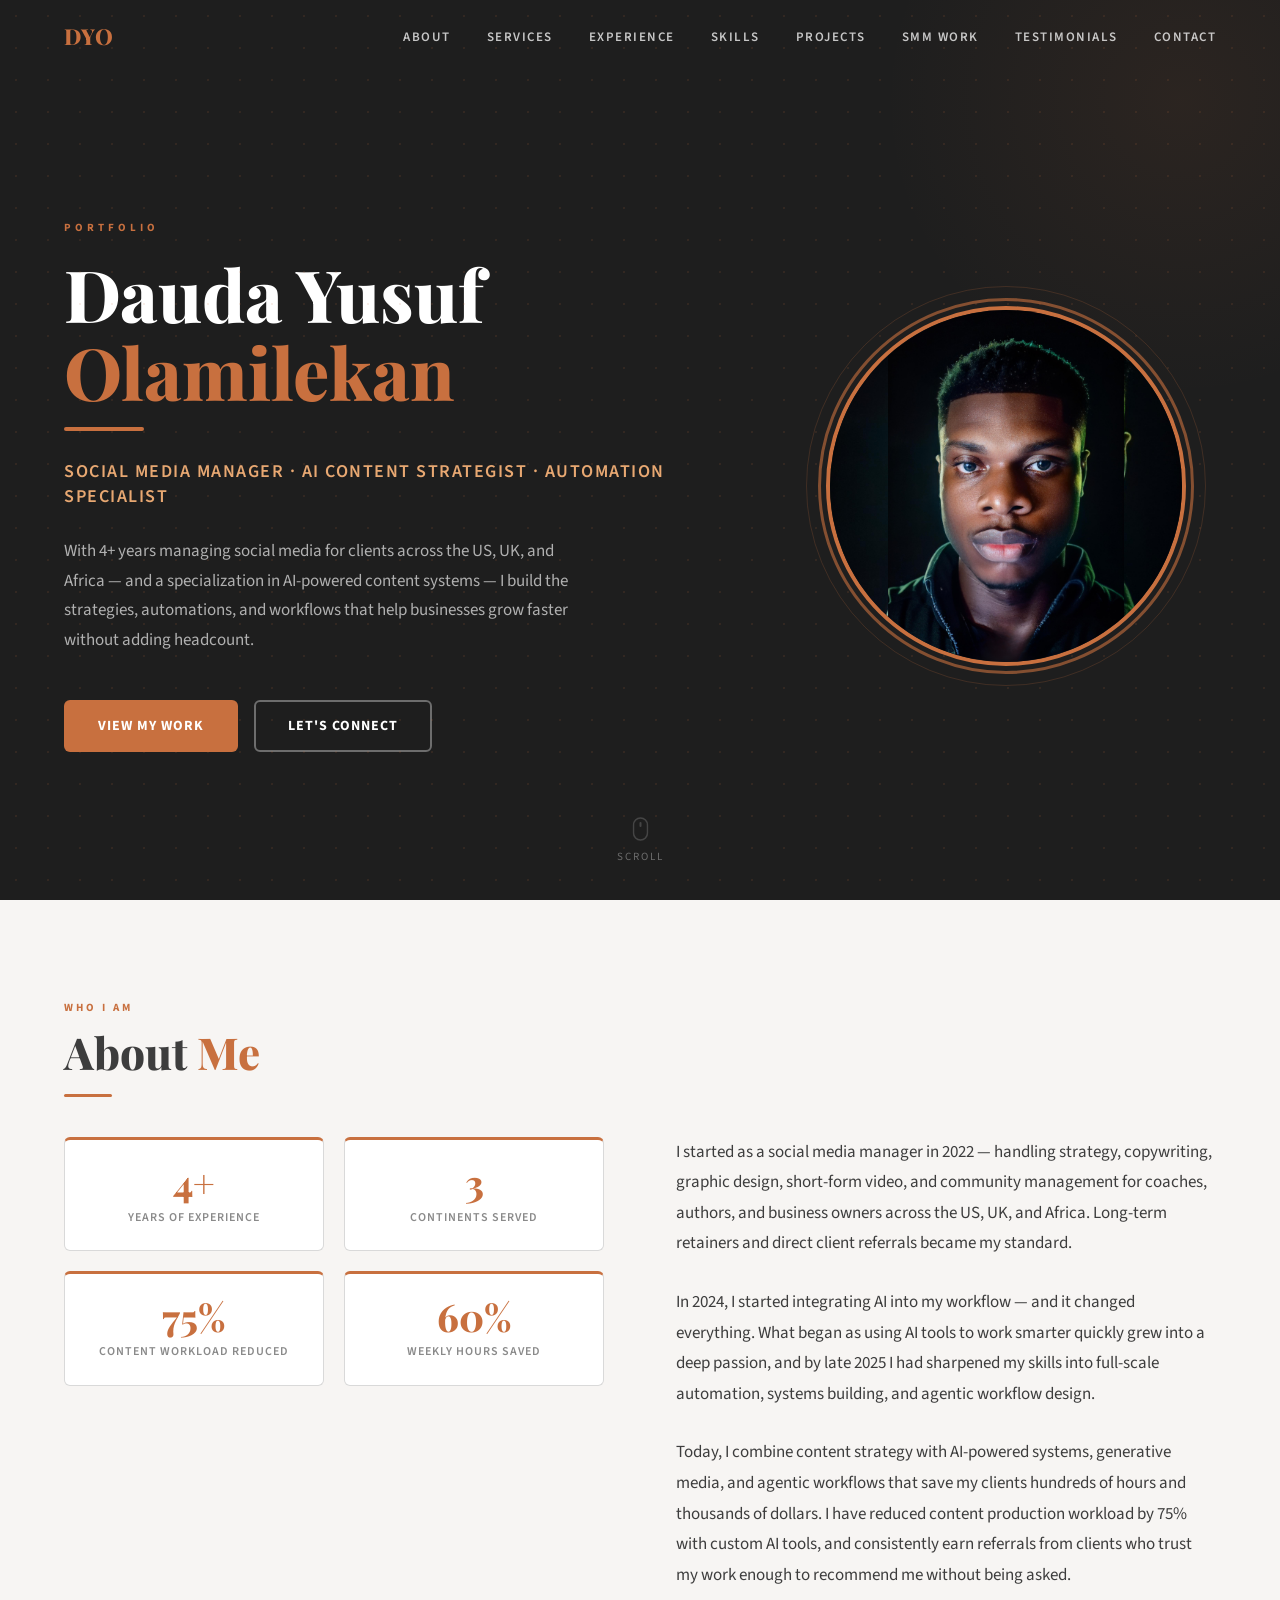
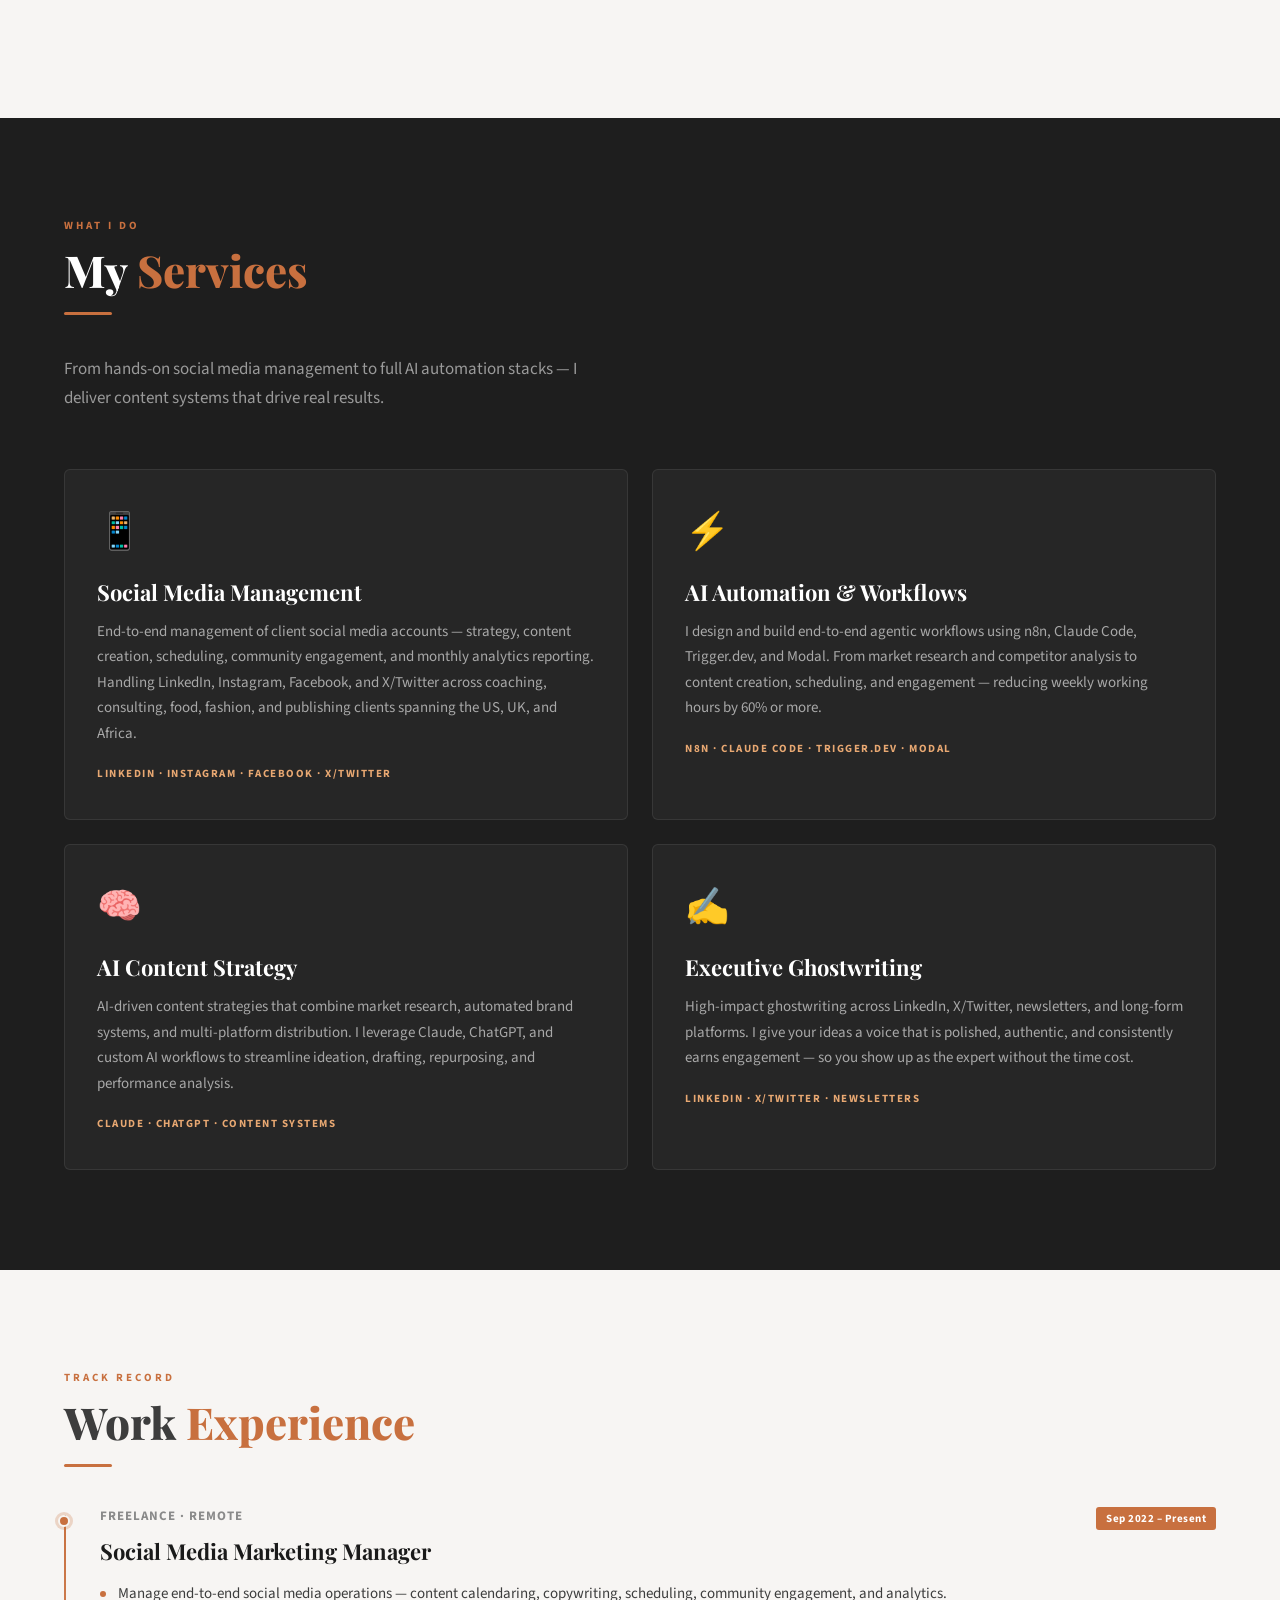
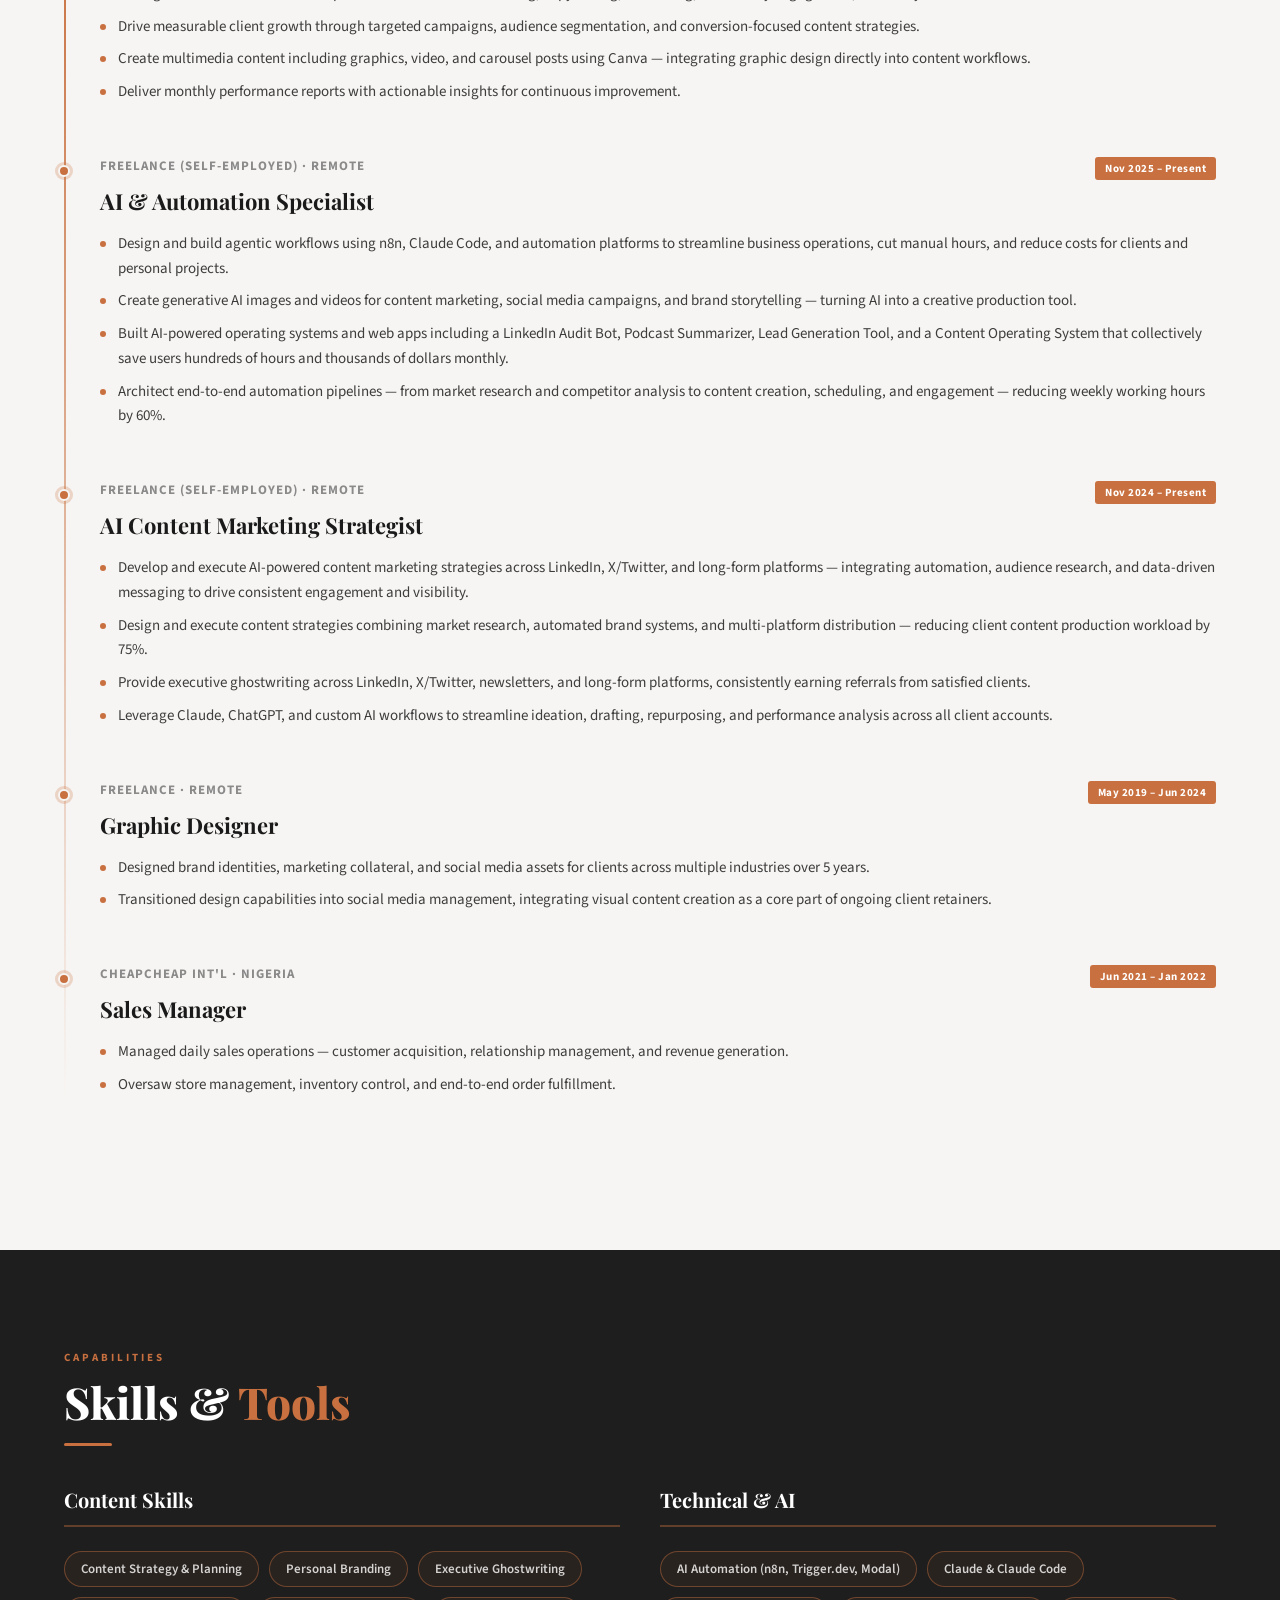
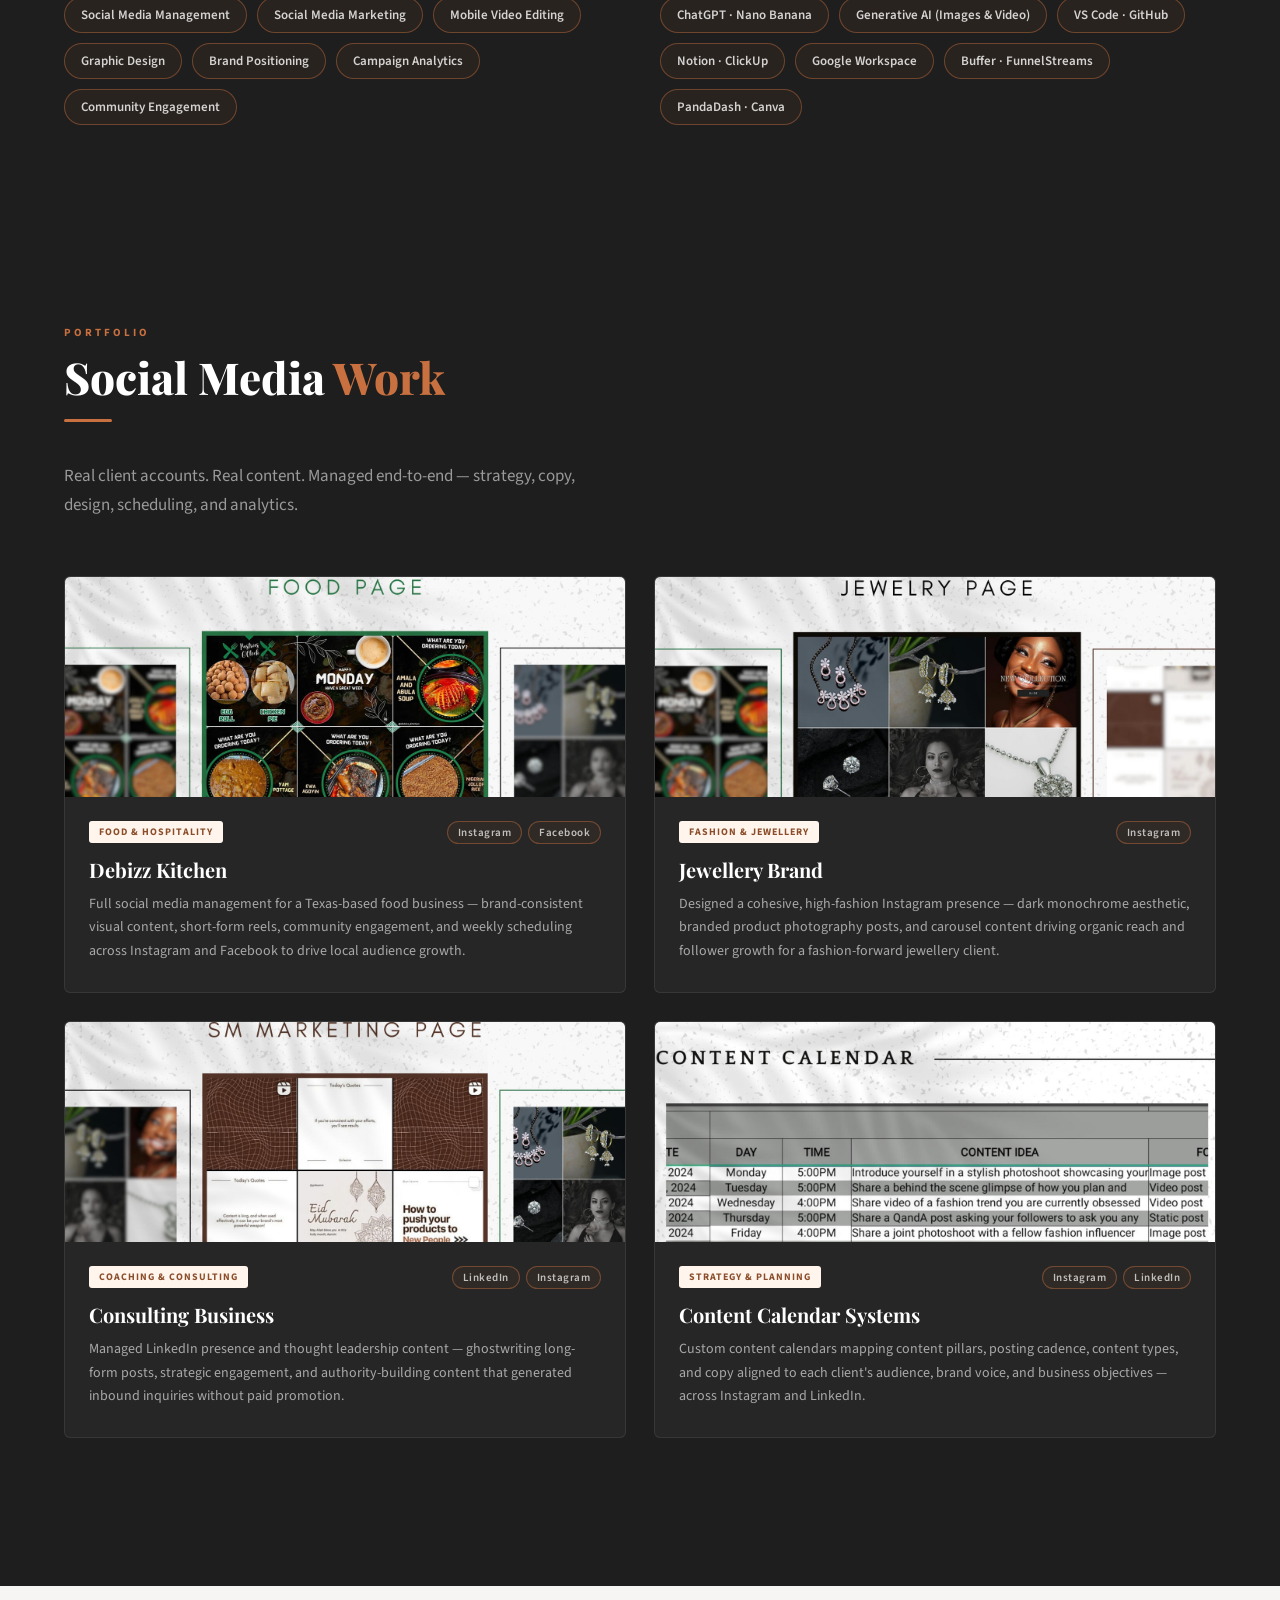
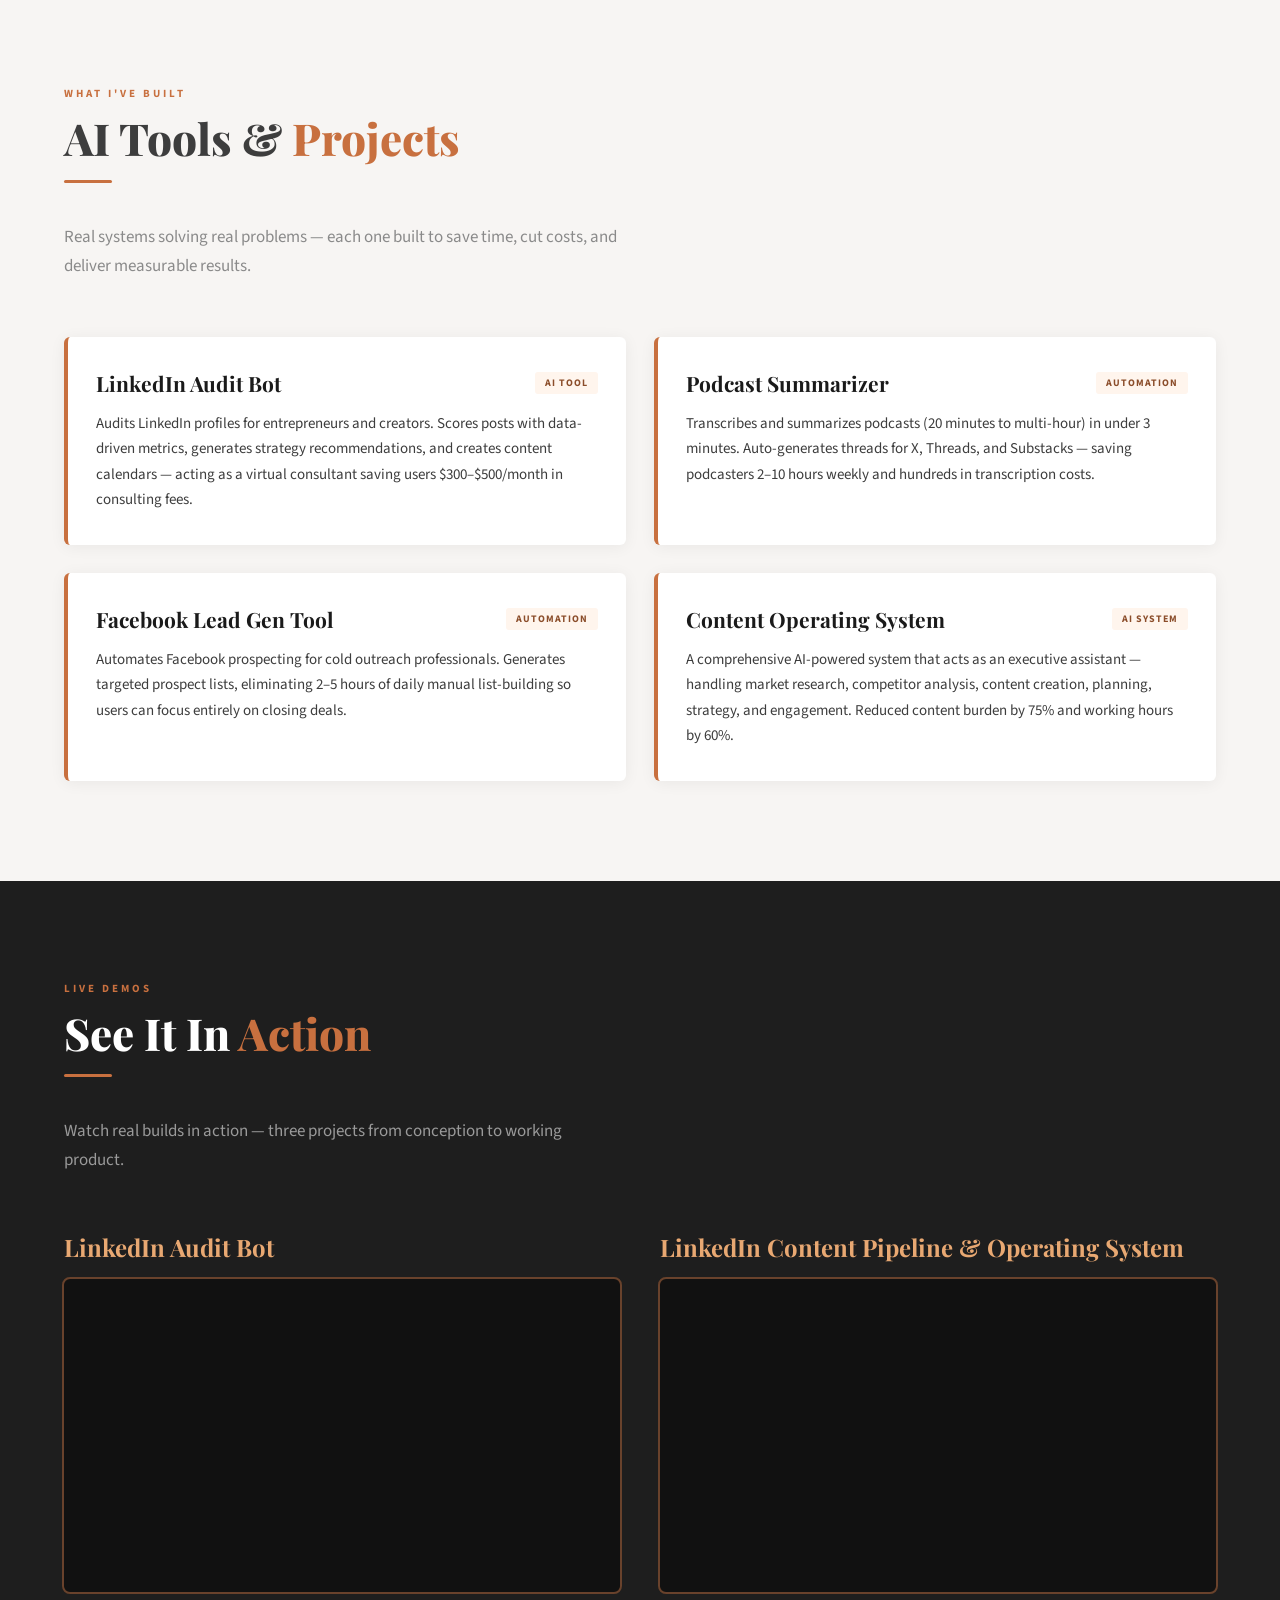
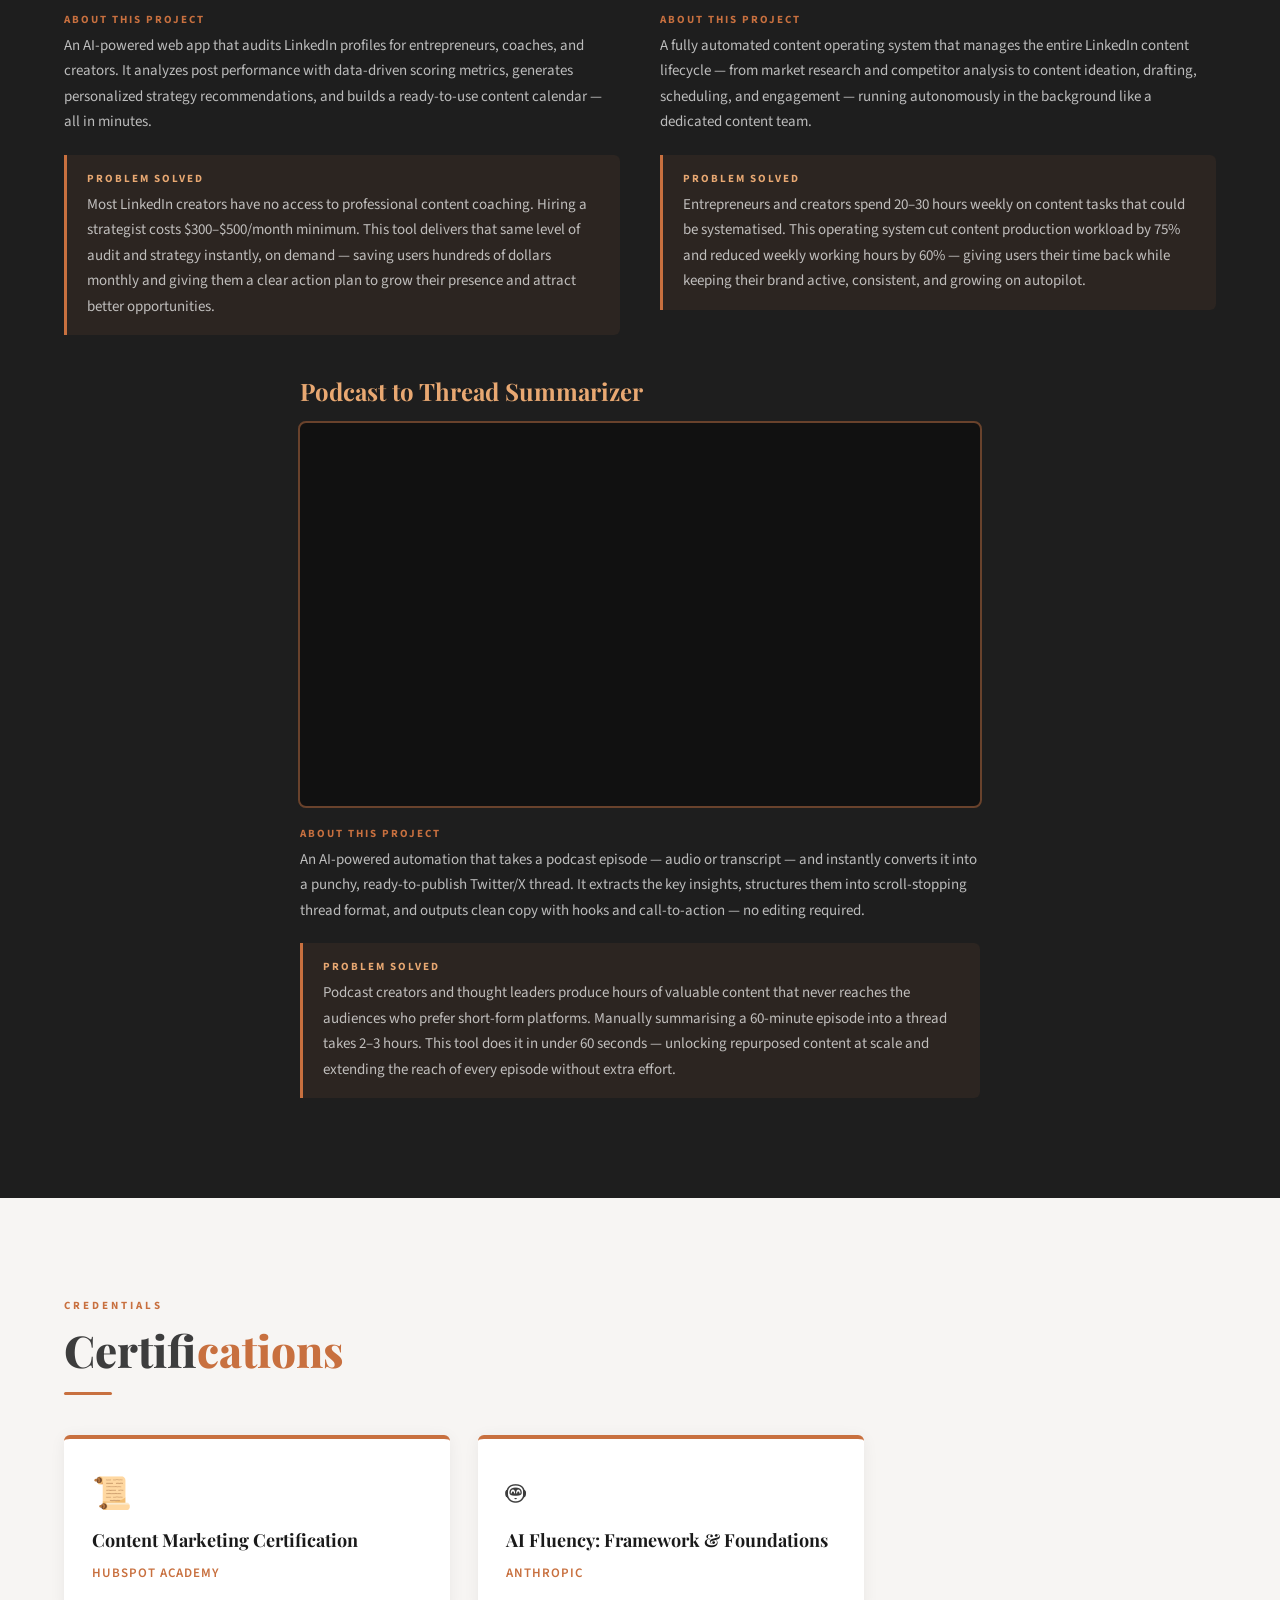
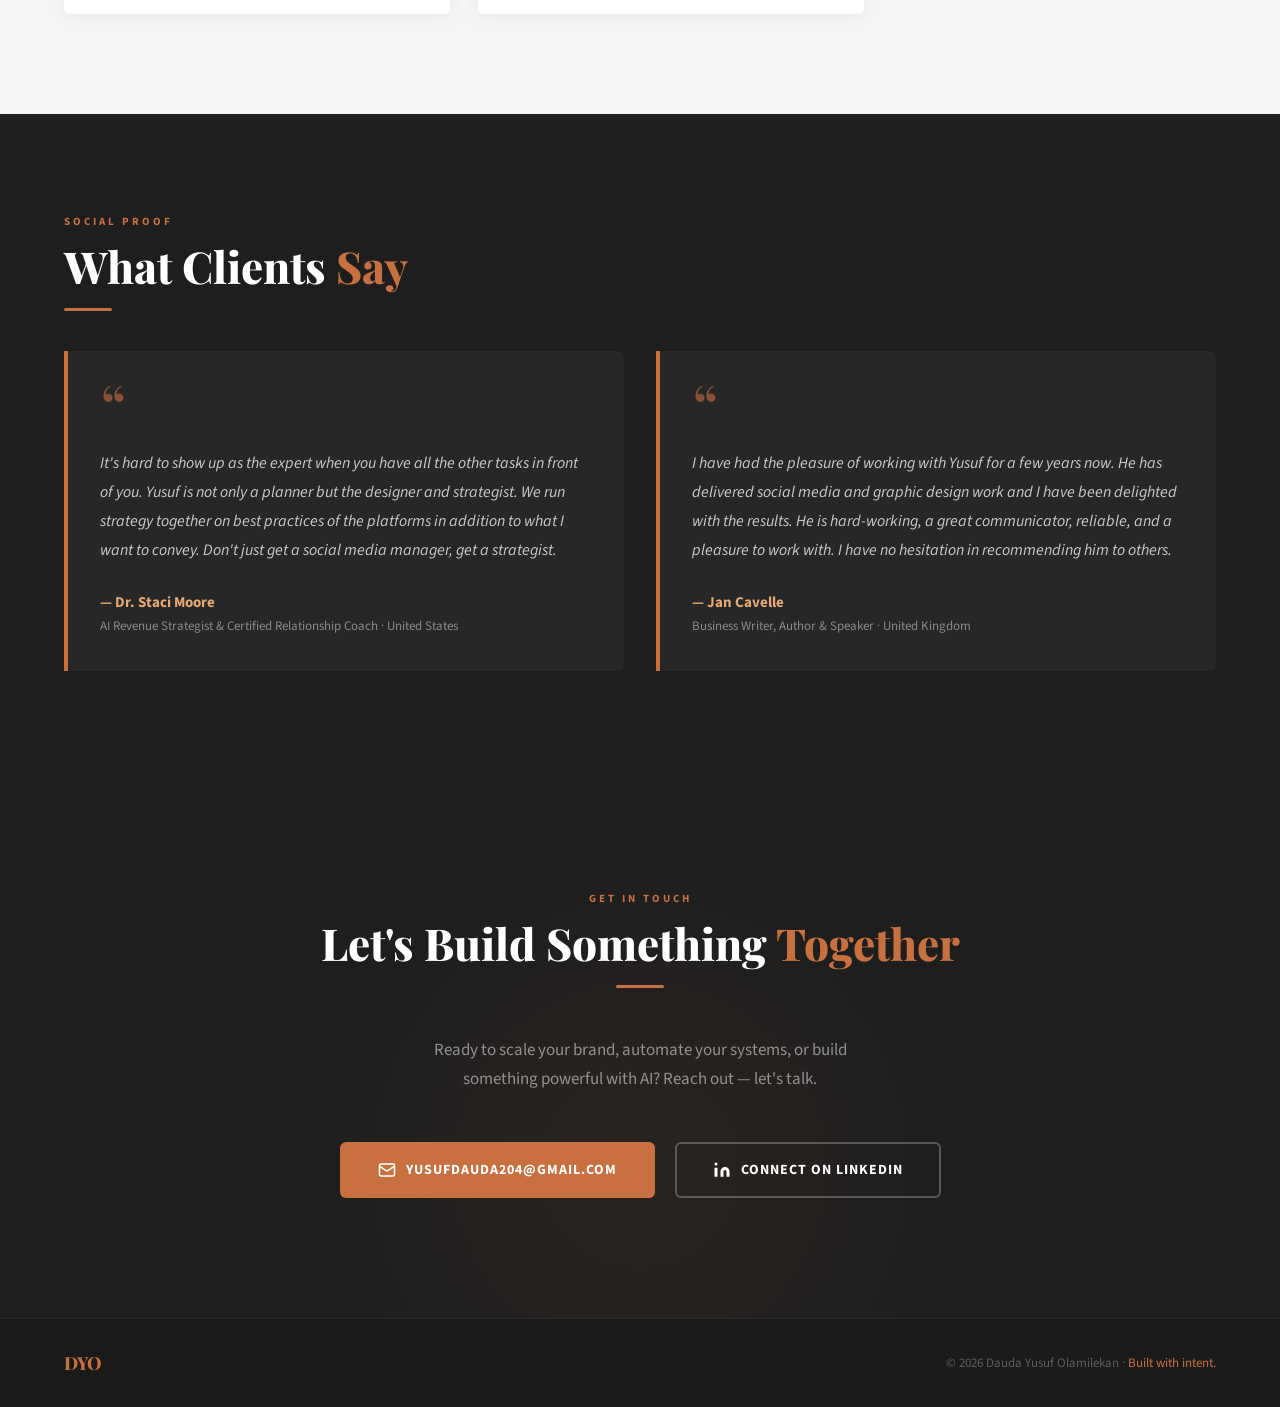
==== commit 716efd7d: "Revert "Reposition portfolio to AI Builder" This reverts commit ee94f8995ce39d85b79d0c4acb99319cfe2a" ====
--- a/index.html
+++ b/index.html
@@ -3,21 +3,21 @@
 <head>
   <meta charset="UTF-8" />
   <meta name="viewport" content="width=device-width, initial-scale=1.0" />
-  <meta name="description" content="Yusuf Dauda — AI Builder. I build apps, agentic workflows, and automation systems that help businesses produce more, spend less, and scale faster." />
-  <title>Yusuf Dauda — AI Builder | Apps, Agentic Workflows &amp; Automation Systems</title>
+  <meta name="description" content="Dauda Yusuf Olamilekan — AI Content Strategist, Automation Specialist & Brand Builder. AI-powered systems, content strategy, and personal brand building." />
+  <title>Dauda Yusuf Olamilekan — AI Content Strategist &amp; Automation Specialist</title>
 
   <!-- Open Graph / Social Media Preview -->
   <meta property="og:type"        content="website" />
   <meta property="og:url"         content="https://dauda-yusuf-portfolio.vercel.app/" />
-  <meta property="og:title"       content="Yusuf Dauda — AI Builder | Apps, Agentic Workflows &amp; Automation Systems" />
-  <meta property="og:description" content="I build AI-powered systems — apps, agentic workflows, and automation pipelines — that help businesses produce more, spend less, and scale faster." />
+  <meta property="og:title"       content="Dauda Yusuf Olamilekan — AI Content Strategist &amp; Automation Specialist" />
+  <meta property="og:description" content="I build the strategies, automations, and agentic workflows that help businesses produce more, spend less, and grow faster." />
   <meta property="og:image"       content="https://dauda-yusuf-portfolio.vercel.app/assets/img/InShot_20230805_040745016.jpg" />
 
   <!-- Twitter / X Card -->
   <meta name="twitter:card"        content="summary_large_image" />
   <meta name="twitter:url"         content="https://dauda-yusuf-portfolio.vercel.app/" />
-  <meta name="twitter:title"       content="Yusuf Dauda — AI Builder | Apps, Agentic Workflows &amp; Automation Systems" />
-  <meta name="twitter:description" content="I build AI-powered systems — apps, agentic workflows, and automation pipelines — that help businesses produce more, spend less, and scale faster." />
+  <meta name="twitter:title"       content="Dauda Yusuf Olamilekan — AI Content Strategist &amp; Automation Specialist" />
+  <meta name="twitter:description" content="I build the strategies, automations, and agentic workflows that help businesses produce more, spend less, and grow faster." />
   <meta name="twitter:image"       content="https://dauda-yusuf-portfolio.vercel.app/assets/img/InShot_20230805_040745016.jpg" />
 
   <link rel="stylesheet" href="css/style.css" />
@@ -29,15 +29,15 @@
      ================================================================ -->
 <nav class="nav" id="nav">
   <div class="nav__inner">
-    <a href="#hero" class="nav__logo">YD</a>
+    <a href="#hero" class="nav__logo">DYO</a>
 
     <ul class="nav__links">
       <li><a href="#about"         data-section="about">About</a></li>
       <li><a href="#services"      data-section="services">Services</a></li>
       <li><a href="#experience"    data-section="experience">Experience</a></li>
-      <li><a href="#projects"      data-section="projects">AI Projects</a></li>
       <li><a href="#skills"        data-section="skills">Skills</a></li>
-
+      <li><a href="#projects"      data-section="projects">Projects</a></li>
+      <li><a href="#smm-work"      data-section="smm-work">SMM Work</a></li>
       <li><a href="#testimonials"  data-section="testimonials">Testimonials</a></li>
       <li><a href="#contact"       data-section="contact">Contact</a></li>
     </ul>
@@ -53,9 +53,9 @@
   <a href="#about"        class="mobile-link">About</a>
   <a href="#services"     class="mobile-link">Services</a>
   <a href="#experience"   class="mobile-link">Experience</a>
-  <a href="#projects"     class="mobile-link">AI Projects</a>
   <a href="#skills"       class="mobile-link">Skills</a>
-
+  <a href="#projects"     class="mobile-link">Projects</a>
+  <a href="#smm-work"     class="mobile-link">SMM Work</a>
   <a href="#testimonials" class="mobile-link">Testimonials</a>
   <a href="#contact"      class="mobile-link">Contact</a>
 </div>
@@ -72,16 +72,17 @@
       <p class="hero__label">Portfolio</p>
 
       <h1 class="hero__name">
-        Yusuf Dauda<br>
-        <span class="accent">AI Builder</span>
+        Dauda Yusuf<br>
+        <span class="accent">Olamilekan</span>
       </h1>
       <span class="hero__name-line"></span>
 
-      <p class="hero__tagline">Apps &middot; Agentic Workflows &middot; Automation Systems</p>
+      <p class="hero__tagline">Social Media Manager &middot; AI Content Strategist &middot; Automation Specialist</p>
 
       <p class="hero__bio">
-        I build AI-powered systems — apps, agentic workflows, and automation pipelines —
-        that help businesses produce more, spend less, and scale faster.
+        With 4+ years managing social media for clients across the US, UK, and Africa —
+        and a specialization in AI-powered content systems — I build the strategies,
+        automations, and workflows that help businesses grow faster without adding headcount.
       </p>
 
       <div class="hero__ctas">
@@ -95,7 +96,7 @@
       <div class="hero__photo-ring">
         <img
           src="assets/img/InShot_20230805_040745016.jpg"
-          alt="Yusuf Dauda — AI Builder"
+          alt="Dauda Yusuf Olamilekan"
           class="hero__photo"
         />
       </div>
@@ -131,20 +132,20 @@
         <div class="about__stats fade-in delay-1">
           <div class="stat-card">
             <div class="stat-card__number">4+</div>
-            <div class="stat-card__label">AI Tools Shipped</div>
+            <div class="stat-card__label">Years of Experience</div>
+          </div>
+          <div class="stat-card">
+            <div class="stat-card__number">3</div>
+            <div class="stat-card__label">Continents Served</div>
           </div>
           <div class="stat-card">
             <div class="stat-card__number">75%</div>
-            <div class="stat-card__label">Workload Reduced</div>
+            <div class="stat-card__label">Content Workload Reduced</div>
           </div>
           <div class="stat-card">
             <div class="stat-card__number">60%</div>
             <div class="stat-card__label">Weekly Hours Saved</div>
           </div>
-          <div class="stat-card">
-            <div class="stat-card__number">$500+</div>
-            <div class="stat-card__label">Monthly Savings Per Tool</div>
-          </div>
         </div>
 
       </div>
@@ -152,20 +153,20 @@
       <!-- Right: Bio -->
       <div class="fade-in delay-2">
         <p class="about__bio">
-          I build AI-powered apps, agentic workflows, and automation pipelines for businesses.
-          A LinkedIn Audit Bot that replaces $300–$500/month consulting fees. A Content Operating
-          System that cuts production workload by 75%. A Podcast Summarizer that turns hour-long
-          episodes into threads in under 3 minutes. A Lead Gen Tool that eliminates hours of
-          daily manual prospecting.
+          I started as a social media manager in 2022 — handling strategy, copywriting, graphic design,
+          short-form video, and community management for coaches, authors, and business owners across the
+          US, UK, and Africa. Long-term retainers and direct client referrals became my standard.
         </p>
         <p class="about__bio">
-          Started in graphic design (2019), moved through content strategy for clients across the
-          US, UK, and Africa, then went all-in on AI building and automation in 2025. I work with
-          n8n, Claude Code, Trigger.dev, Modal — whatever gets the job done.
+          In 2024, I started integrating AI into my workflow — and it changed everything. What began
+          as using AI tools to work smarter quickly grew into a deep passion, and by late 2025 I had
+          sharpened my skills into full-scale automation, systems building, and agentic workflow design.
         </p>
         <p class="about__bio">
-          I don't stand above and teach down — I sit beside you. When we work together, I'm
-          telling you what I'd build if it was me.
+          Today, I combine content strategy with AI-powered systems, generative media, and agentic
+          workflows that save my clients hundreds of hours and thousands of dollars. I have reduced
+          content production workload by 75% with custom AI tools, and consistently earn referrals
+          from clients who trust my work enough to recommend me without being asked.
         </p>
       </div>
 
@@ -184,53 +185,54 @@
     <h2 class="section-heading fade-in delay-1">My <span class="accent">Services</span></h2>
     <div class="accent-rule fade-in delay-2"></div>
     <p class="section-subhead fade-in delay-2">
-      From custom AI apps to full automation stacks — I build systems that work while you sleep.
+      From hands-on social media management to full AI automation stacks — I deliver content systems that drive real results.
     </p>
 
     <div class="services__grid">
 
       <div class="service-card fade-in delay-1">
+        <span class="service-card__icon">📱</span>
+        <h3 class="service-card__title">Social Media Management</h3>
+        <p class="service-card__desc">
+          End-to-end management of client social media accounts — strategy, content creation,
+          scheduling, community engagement, and monthly analytics reporting. Handling LinkedIn,
+          Instagram, Facebook, and X/Twitter across coaching, consulting, food, fashion, and
+          publishing clients spanning the US, UK, and Africa.
+        </p>
+        <span class="service-card__tag">LinkedIn · Instagram · Facebook · X/Twitter</span>
+      </div>
+
+      <div class="service-card fade-in delay-2">
         <span class="service-card__icon">⚡</span>
-        <h3 class="service-card__title">Agentic Workflows &amp; Automation</h3>
+        <h3 class="service-card__title">AI Automation &amp; Workflows</h3>
         <p class="service-card__desc">
-          End-to-end agentic workflows built with n8n, Claude Code, Trigger.dev, and Modal.
-          Market research, competitor analysis, content creation, scheduling, engagement —
-          automated. Weekly working hours cut by 60%+.
+          I design and build end-to-end agentic workflows using n8n, Claude Code, Trigger.dev, and Modal.
+          From market research and competitor analysis to content creation, scheduling, and engagement —
+          reducing weekly working hours by 60% or more.
         </p>
         <span class="service-card__tag">n8n · Claude Code · Trigger.dev · Modal</span>
-      </div>
-
-      <div class="service-card fade-in delay-2">
-        <span class="service-card__icon">🛠️</span>
-        <h3 class="service-card__title">AI App Building</h3>
-        <p class="service-card__desc">
-          Custom AI-powered web apps that solve specific business problems — audit bots,
-          lead generation tools, content operating systems. Each one replaces manual work,
-          cuts costs, and delivers measurable ROI.
-        </p>
-        <span class="service-card__tag">Vibe Coding · AI APIs · Full-Stack Apps</span>
       </div>
 
       <div class="service-card fade-in delay-3">
         <span class="service-card__icon">🧠</span>
         <h3 class="service-card__title">AI Content Strategy</h3>
         <p class="service-card__desc">
-          Content strategies powered by AI — market research, automated brand systems,
-          multi-platform distribution. From ideation to performance analysis, every step
-          streamlined through custom workflows.
+          AI-driven content strategies that combine market research, automated brand systems, and
+          multi-platform distribution. I leverage Claude, ChatGPT, and custom AI workflows to
+          streamline ideation, drafting, repurposing, and performance analysis.
         </p>
         <span class="service-card__tag">Claude · ChatGPT · Content Systems</span>
       </div>
 
       <div class="service-card fade-in delay-4">
-        <span class="service-card__icon">🚀</span>
-        <h3 class="service-card__title">Personal Brand Building</h3>
+        <span class="service-card__icon">✍️</span>
+        <h3 class="service-card__title">Executive Ghostwriting</h3>
         <p class="service-card__desc">
-          Brand development for founders and executives — identity, positioning, content
-          strategy, ghostwriting. Brands that attract premium clients through AI-powered
-          content systems across LinkedIn, X/Twitter, and beyond.
-        </p>
-        <span class="service-card__tag">Brand Strategy · Positioning · Ghostwriting</span>
+          High-impact ghostwriting across LinkedIn, X/Twitter, newsletters, and long-form platforms.
+          I give your ideas a voice that is polished, authentic, and consistently earns engagement —
+          so you show up as the expert without the time cost.
+        </p>
+        <span class="service-card__tag">LinkedIn · X/Twitter · Newsletters</span>
       </div>
 
     </div>
@@ -250,45 +252,48 @@
 
     <div class="experience__timeline">
 
-      <!-- AI Builder & Automation Specialist -->
+      <!-- Social Media Marketing Manager -->
       <div class="exp-item fade-in delay-1">
+        <div class="exp-item__header">
+          <span class="exp-item__company">Freelance &middot; Remote</span>
+          <span class="exp-item__date">Sep 2022 – Present</span>
+        </div>
+        <h3 class="exp-item__role">Social Media Marketing Manager</h3>
+        <ul class="exp-item__bullets">
+          <li>Manage end-to-end social media operations — content calendaring, copywriting, scheduling, community engagement, and analytics.</li>
+          <li>Drive measurable client growth through targeted campaigns, audience segmentation, and conversion-focused content strategies.</li>
+          <li>Create multimedia content including graphics, video, and carousel posts using Canva — integrating graphic design directly into content workflows.</li>
+          <li>Deliver monthly performance reports with actionable insights for continuous improvement.</li>
+        </ul>
+      </div>
+
+      <!-- AI & Automation Specialist -->
+      <div class="exp-item fade-in delay-2">
         <div class="exp-item__header">
           <span class="exp-item__company">Freelance (Self-Employed) &middot; Remote</span>
           <span class="exp-item__date">Nov 2025 – Present</span>
         </div>
-        <h3 class="exp-item__role">AI Builder &amp; Automation Specialist</h3>
+        <h3 class="exp-item__role">AI &amp; Automation Specialist</h3>
         <ul class="exp-item__bullets">
-          <li>Build agentic workflows with n8n, Claude Code, Trigger.dev, and Modal — streamlining operations, cutting manual hours, reducing costs.</li>
-          <li>Shipped AI-powered web apps: LinkedIn Audit Bot, Podcast Summarizer, Lead Gen Tool, Content Operating System — saving users hundreds of hours and thousands of dollars monthly.</li>
-          <li>Architect end-to-end automation pipelines — market research, competitor analysis, content creation, scheduling, engagement — cutting weekly working hours by 60%.</li>
-          <li>Vibe coded this portfolio and multiple client-facing tools from concept to deployment.</li>
+          <li>Design and build agentic workflows using n8n, Claude Code, and automation platforms to streamline business operations, cut manual hours, and reduce costs for clients and personal projects.</li>
+          <li>Create generative AI images and videos for content marketing, social media campaigns, and brand storytelling — turning AI into a creative production tool.</li>
+          <li>Built AI-powered operating systems and web apps including a LinkedIn Audit Bot, Podcast Summarizer, Lead Generation Tool, and a Content Operating System that collectively save users hundreds of hours and thousands of dollars monthly.</li>
+          <li>Architect end-to-end automation pipelines — from market research and competitor analysis to content creation, scheduling, and engagement — reducing weekly working hours by 60%.</li>
         </ul>
       </div>
 
       <!-- AI Content Marketing Strategist -->
-      <div class="exp-item fade-in delay-2">
+      <div class="exp-item fade-in delay-3">
         <div class="exp-item__header">
           <span class="exp-item__company">Freelance (Self-Employed) &middot; Remote</span>
           <span class="exp-item__date">Nov 2024 – Present</span>
         </div>
         <h3 class="exp-item__role">AI Content Marketing Strategist</h3>
         <ul class="exp-item__bullets">
-          <li>AI-powered content strategies across LinkedIn, X/Twitter, and long-form platforms — automation, audience research, data-driven messaging.</li>
-          <li>Content systems combining market research, automated brand pipelines, and multi-platform distribution — cutting client content workload by 75%.</li>
-          <li>Executive ghostwriting and personal brand strategy for coaches, consultants, and founders — earning consistent referrals.</li>
-        </ul>
-      </div>
-
-      <!-- Social Media Marketing Manager -->
-      <div class="exp-item fade-in delay-3">
-        <div class="exp-item__header">
-          <span class="exp-item__company">Freelance &middot; Remote</span>
-          <span class="exp-item__date">Sep 2022 – Present</span>
-        </div>
-        <h3 class="exp-item__role">Social Media Marketing Manager</h3>
-        <ul class="exp-item__bullets">
-          <li>End-to-end social media operations — calendaring, copywriting, scheduling, community engagement, analytics — for clients across the US, UK, and Africa.</li>
-          <li>Multimedia content creation — graphics, video, carousels — integrated directly into content workflows.</li>
+          <li>Develop and execute AI-powered content marketing strategies across LinkedIn, X/Twitter, and long-form platforms — integrating automation, audience research, and data-driven messaging to drive consistent engagement and visibility.</li>
+          <li>Design and execute content strategies combining market research, automated brand systems, and multi-platform distribution — reducing client content production workload by 75%.</li>
+          <li>Provide executive ghostwriting across LinkedIn, X/Twitter, newsletters, and long-form platforms, consistently earning referrals from satisfied clients.</li>
+          <li>Leverage Claude, ChatGPT, and custom AI workflows to streamline ideation, drafting, repurposing, and performance analysis across all client accounts.</li>
         </ul>
       </div>
 
@@ -305,6 +310,19 @@
         </ul>
       </div>
 
+      <!-- Sales Manager -->
+      <div class="exp-item fade-in delay-4">
+        <div class="exp-item__header">
+          <span class="exp-item__company">CheapCheap Int'l &middot; Nigeria</span>
+          <span class="exp-item__date">Jun 2021 – Jan 2022</span>
+        </div>
+        <h3 class="exp-item__role">Sales Manager</h3>
+        <ul class="exp-item__bullets">
+          <li>Managed daily sales operations — customer acquisition, relationship management, and revenue generation.</li>
+          <li>Oversaw store management, inventory control, and end-to-end order fulfillment.</li>
+        </ul>
+      </div>
+
     </div>
   </div>
 </section>
@@ -323,34 +341,125 @@
     <div class="skills__grid">
 
       <div class="fade-in delay-1">
-        <h3 class="skills__panel-title">AI &amp; Building</h3>
+        <h3 class="skills__panel-title">Content Skills</h3>
         <div class="skills__chips">
-          <span class="chip">AI App Development (Vibe Coding)</span>
-          <span class="chip">Agentic Workflow Design</span>
+          <span class="chip">Content Strategy &amp; Planning</span>
+          <span class="chip">Personal Branding</span>
+          <span class="chip">Executive Ghostwriting</span>
+          <span class="chip">Social Media Management</span>
+          <span class="chip">Social Media Marketing</span>
+          <span class="chip">Mobile Video Editing</span>
+          <span class="chip">Graphic Design</span>
+          <span class="chip">Brand Positioning</span>
+          <span class="chip">Campaign Analytics</span>
+          <span class="chip">Community Engagement</span>
+        </div>
+      </div>
+
+      <div class="fade-in delay-2">
+        <h3 class="skills__panel-title">Technical &amp; AI</h3>
+        <div class="skills__chips">
           <span class="chip">AI Automation (n8n, Trigger.dev, Modal)</span>
           <span class="chip">Claude &amp; Claude Code</span>
-          <span class="chip">ChatGPT · AI APIs</span>
+          <span class="chip">ChatGPT · Nano Banana</span>
           <span class="chip">Generative AI (Images &amp; Video)</span>
           <span class="chip">VS Code · GitHub</span>
-          <span class="chip">Vercel · Deployment</span>
-        </div>
-      </div>
-
-      <div class="fade-in delay-2">
-        <h3 class="skills__panel-title">Strategy &amp; Tools</h3>
-        <div class="skills__chips">
-          <span class="chip">Content Strategy &amp; Planning</span>
-          <span class="chip">Personal Brand Building</span>
-          <span class="chip">Executive Ghostwriting</span>
-          <span class="chip">Social Media Management</span>
           <span class="chip">Notion · ClickUp</span>
           <span class="chip">Google Workspace</span>
-          <span class="chip">Buffer · Canva</span>
-          <span class="chip">Campaign Analytics</span>
-        </div>
-      </div>
-
-    </div>
+          <span class="chip">Buffer · FunnelStreams</span>
+          <span class="chip">PandaDash · Canva</span>
+        </div>
+      </div>
+
+    </div>
+  </div>
+</section>
+
+
+<!-- ================================================================
+     SOCIAL MEDIA WORK
+     ================================================================ -->
+<section id="smm-work" class="section section--dark">
+  <div class="container">
+
+    <p class="section-label fade-in">Portfolio</p>
+    <h2 class="section-heading fade-in delay-1">Social Media <span class="accent">Work</span></h2>
+    <div class="accent-rule fade-in delay-2"></div>
+    <p class="section-subhead fade-in delay-2">
+      Real client accounts. Real content. Managed end-to-end — strategy, copy, design, scheduling, and analytics.
+    </p>
+
+    <div class="smm__grid">
+
+      <div class="smm-card fade-in delay-1">
+        <div class="smm-card__img-wrap">
+          <img src="images/smm/food-business.jpg" alt="Social media management for Debizz Kitchen food business" class="smm-card__img" loading="lazy" />
+        </div>
+        <div class="smm-card__body">
+          <div class="smm-card__meta">
+            <span class="smm-card__badge">Food &amp; Hospitality</span>
+            <span class="smm-card__platform-row">
+              <span class="smm-chip">Instagram</span>
+              <span class="smm-chip">Facebook</span>
+            </span>
+          </div>
+          <h3 class="smm-card__title">Debizz Kitchen</h3>
+          <p class="smm-card__desc">Full social media management for a Texas-based food business — brand-consistent visual content, short-form reels, community engagement, and weekly scheduling across Instagram and Facebook to drive local audience growth.</p>
+        </div>
+      </div>
+
+      <div class="smm-card fade-in delay-2">
+        <div class="smm-card__img-wrap">
+          <img src="images/smm/jewelry-business.jpg" alt="Social media management for jewelry fashion brand" class="smm-card__img" loading="lazy" />
+        </div>
+        <div class="smm-card__body">
+          <div class="smm-card__meta">
+            <span class="smm-card__badge">Fashion &amp; Jewellery</span>
+            <span class="smm-card__platform-row">
+              <span class="smm-chip">Instagram</span>
+            </span>
+          </div>
+          <h3 class="smm-card__title">Jewellery Brand</h3>
+          <p class="smm-card__desc">Designed a cohesive, high-fashion Instagram presence — dark monochrome aesthetic, branded product photography posts, and carousel content driving organic reach and follower growth for a fashion-forward jewellery client.</p>
+        </div>
+      </div>
+
+      <div class="smm-card fade-in delay-3">
+        <div class="smm-card__img-wrap">
+          <img src="images/smm/consulting-business.jpg" alt="LinkedIn social media management for consulting business" class="smm-card__img" loading="lazy" />
+        </div>
+        <div class="smm-card__body">
+          <div class="smm-card__meta">
+            <span class="smm-card__badge">Coaching &amp; Consulting</span>
+            <span class="smm-card__platform-row">
+              <span class="smm-chip">LinkedIn</span>
+              <span class="smm-chip">Instagram</span>
+            </span>
+          </div>
+          <h3 class="smm-card__title">Consulting Business</h3>
+          <p class="smm-card__desc">Managed LinkedIn presence and thought leadership content — ghostwriting long-form posts, strategic engagement, and authority-building content that generated inbound inquiries without paid promotion.</p>
+        </div>
+      </div>
+
+      <div class="smm-card fade-in delay-4">
+        <div class="smm-card__img-wrap">
+          <img src="images/smm/content-calendar.jpg" alt="Instagram and LinkedIn content calendar strategy" class="smm-card__img" loading="lazy" />
+        </div>
+        <div class="smm-card__body">
+          <div class="smm-card__meta">
+            <span class="smm-card__badge">Strategy &amp; Planning</span>
+            <span class="smm-card__platform-row">
+              <span class="smm-chip">Instagram</span>
+              <span class="smm-chip">LinkedIn</span>
+            </span>
+          </div>
+          <h3 class="smm-card__title">Content Calendar Systems</h3>
+          <p class="smm-card__desc">Custom content calendars mapping content pillars, posting cadence, content types, and copy aligned to each client's audience, brand voice, and business objectives — across Instagram and LinkedIn.</p>
+        </div>
+      </div>
+
+    </div>
+
   </div>
 </section>
 
@@ -358,7 +467,7 @@
 <!-- ================================================================
      AI TOOLS & PROJECTS
      ================================================================ -->
-<section id="projects" class="section section--dark">
+<section id="projects" class="section section--light">
   <div class="container">
 
     <p class="section-label fade-in">What I've Built</p>
@@ -373,7 +482,7 @@
       <div class="project-card fade-in delay-1">
         <div class="project-card__header">
           <h3 class="project-card__name">LinkedIn Audit Bot</h3>
-          <span class="project-card__badge">AI App</span>
+          <span class="project-card__badge">AI Tool</span>
         </div>
         <p class="project-card__desc">
           Audits LinkedIn profiles for entrepreneurs and creators. Scores posts with data-driven metrics,
@@ -384,8 +493,32 @@
 
       <div class="project-card fade-in delay-2">
         <div class="project-card__header">
+          <h3 class="project-card__name">Podcast Summarizer</h3>
+          <span class="project-card__badge">Automation</span>
+        </div>
+        <p class="project-card__desc">
+          Transcribes and summarizes podcasts (20 minutes to multi-hour) in under 3 minutes.
+          Auto-generates threads for X, Threads, and Substacks — saving podcasters 2–10 hours
+          weekly and hundreds in transcription costs.
+        </p>
+      </div>
+
+      <div class="project-card fade-in delay-3">
+        <div class="project-card__header">
+          <h3 class="project-card__name">Facebook Lead Gen Tool</h3>
+          <span class="project-card__badge">Automation</span>
+        </div>
+        <p class="project-card__desc">
+          Automates Facebook prospecting for cold outreach professionals. Generates targeted
+          prospect lists, eliminating 2–5 hours of daily manual list-building so users can
+          focus entirely on closing deals.
+        </p>
+      </div>
+
+      <div class="project-card fade-in delay-4">
+        <div class="project-card__header">
           <h3 class="project-card__name">Content Operating System</h3>
-          <span class="project-card__badge">Agentic System</span>
+          <span class="project-card__badge">AI System</span>
         </div>
         <p class="project-card__desc">
           A comprehensive AI-powered system that acts as an executive assistant — handling market
@@ -394,35 +527,9 @@
         </p>
       </div>
 
-      <div class="project-card fade-in delay-3">
-        <div class="project-card__header">
-          <h3 class="project-card__name">Podcast Summarizer</h3>
-          <span class="project-card__badge">Automation</span>
-        </div>
-        <p class="project-card__desc">
-          Transcribes and summarizes podcasts (20 minutes to multi-hour) in under 3 minutes.
-          Auto-generates threads for X, Threads, and Substacks — saving podcasters 2–10 hours
-          weekly and hundreds in transcription costs.
-        </p>
-      </div>
-
-      <div class="project-card fade-in delay-4">
-        <div class="project-card__header">
-          <h3 class="project-card__name">Facebook Lead Gen Tool</h3>
-          <span class="project-card__badge">Automation</span>
-        </div>
-        <p class="project-card__desc">
-          Automates Facebook prospecting for cold outreach professionals. Generates targeted
-          prospect lists, eliminating 2–5 hours of daily manual list-building so users can
-          focus entirely on closing deals.
-        </p>
-      </div>
-
-    </div>
-  </div>
-</section>
-
-
+    </div>
+  </div>
+</section>
 
 
 <!-- ================================================================
@@ -457,16 +564,17 @@
         <div class="demo-block__meta">
           <p class="demo-block__desc-label">About This Project</p>
           <p class="demo-block__desc">
-            AI-powered web app that audits LinkedIn profiles for entrepreneurs and creators.
-            Analyzes post performance, generates strategy recommendations, and builds
-            content calendars — all in minutes.
+            An AI-powered web app that audits LinkedIn profiles for entrepreneurs, coaches, and creators.
+            It analyzes post performance with data-driven scoring metrics, generates personalized strategy
+            recommendations, and builds a ready-to-use content calendar — all in minutes.
           </p>
           <div class="demo-block__problem">
             <p class="demo-block__problem-label">Problem Solved</p>
             <p class="demo-block__problem-text">
-              Hiring a content strategist costs $300–$500/month minimum. This tool delivers
-              the same level of audit and strategy instantly, on demand — saving hundreds
-              monthly with a clear action plan to grow.
+              Most LinkedIn creators have no access to professional content coaching. Hiring a strategist
+              costs $300–$500/month minimum. This tool delivers that same level of audit and strategy
+              instantly, on demand — saving users hundreds of dollars monthly and giving them a clear
+              action plan to grow their presence and attract better opportunities.
             </p>
           </div>
         </div>
@@ -487,16 +595,18 @@
         <div class="demo-block__meta">
           <p class="demo-block__desc-label">About This Project</p>
           <p class="demo-block__desc">
-            Fully automated content operating system — market research, competitor analysis,
-            ideation, drafting, scheduling, engagement. Runs autonomously in the background
-            like a dedicated content team.
+            A fully automated content operating system that manages the entire LinkedIn content
+            lifecycle — from market research and competitor analysis to content ideation, drafting,
+            scheduling, and engagement — running autonomously in the background like a dedicated
+            content team.
           </p>
           <div class="demo-block__problem">
             <p class="demo-block__problem-label">Problem Solved</p>
             <p class="demo-block__problem-text">
-              Entrepreneurs spend 20–30 hours weekly on content tasks. This system cut that
-              workload by 75% and reduced working hours by 60% — brand stays active, consistent,
-              and growing on autopilot.
+              Entrepreneurs and creators spend 20–30 hours weekly on content tasks that could be
+              systematised. This operating system cut content production workload by 75% and reduced
+              weekly working hours by 60% — giving users their time back while keeping their brand
+              active, consistent, and growing on autopilot.
             </p>
           </div>
         </div>
@@ -518,16 +628,18 @@
         <div class="demo-block__meta">
           <p class="demo-block__desc-label">About This Project</p>
           <p class="demo-block__desc">
-            Takes a podcast episode — audio or transcript — and converts it into a
-            ready-to-publish X thread. Extracts key insights, structures them with hooks
-            and CTAs. No editing required.
+            An AI-powered automation that takes a podcast episode — audio or transcript — and instantly
+            converts it into a punchy, ready-to-publish Twitter/X thread. It extracts the key insights,
+            structures them into scroll-stopping thread format, and outputs clean copy with hooks and
+            call-to-action — no editing required.
           </p>
           <div class="demo-block__problem">
             <p class="demo-block__problem-label">Problem Solved</p>
             <p class="demo-block__problem-text">
-              Summarizing a 60-minute episode into a thread takes 2–3 hours manually.
-              This tool does it in under 60 seconds — repurposed content at scale,
-              every episode's reach extended without extra effort.
+              Podcast creators and thought leaders produce hours of valuable content that never reaches
+              the audiences who prefer short-form platforms. Manually summarising a 60-minute episode
+              into a thread takes 2–3 hours. This tool does it in under 60 seconds — unlocking repurposed
+              content at scale and extending the reach of every episode without extra effort.
             </p>
           </div>
         </div>
@@ -621,8 +733,8 @@
     <div class="accent-rule fade-in delay-2" style="margin: 0 auto 48px;"></div>
 
     <p class="contact__sub fade-in delay-2">
-      Need an AI-powered app, an agentic workflow, or an automation system?
-      Reach out — let's build.
+      Ready to scale your brand, automate your systems, or build something powerful with AI?
+      Reach out — let's talk.
     </p>
 
     <div class="contact__buttons fade-in delay-3">
@@ -653,9 +765,9 @@
 <footer class="footer">
   <div class="container">
     <div class="footer__inner">
-      <span class="footer__logo">YD</span>
+      <span class="footer__logo">DYO</span>
       <p class="footer__copy">
-        &copy; 2026 Yusuf Dauda &middot; <span>Built with intent.</span>
+        &copy; 2026 Dauda Yusuf Olamilekan &middot; <span>Built with intent.</span>
       </p>
     </div>
   </div>
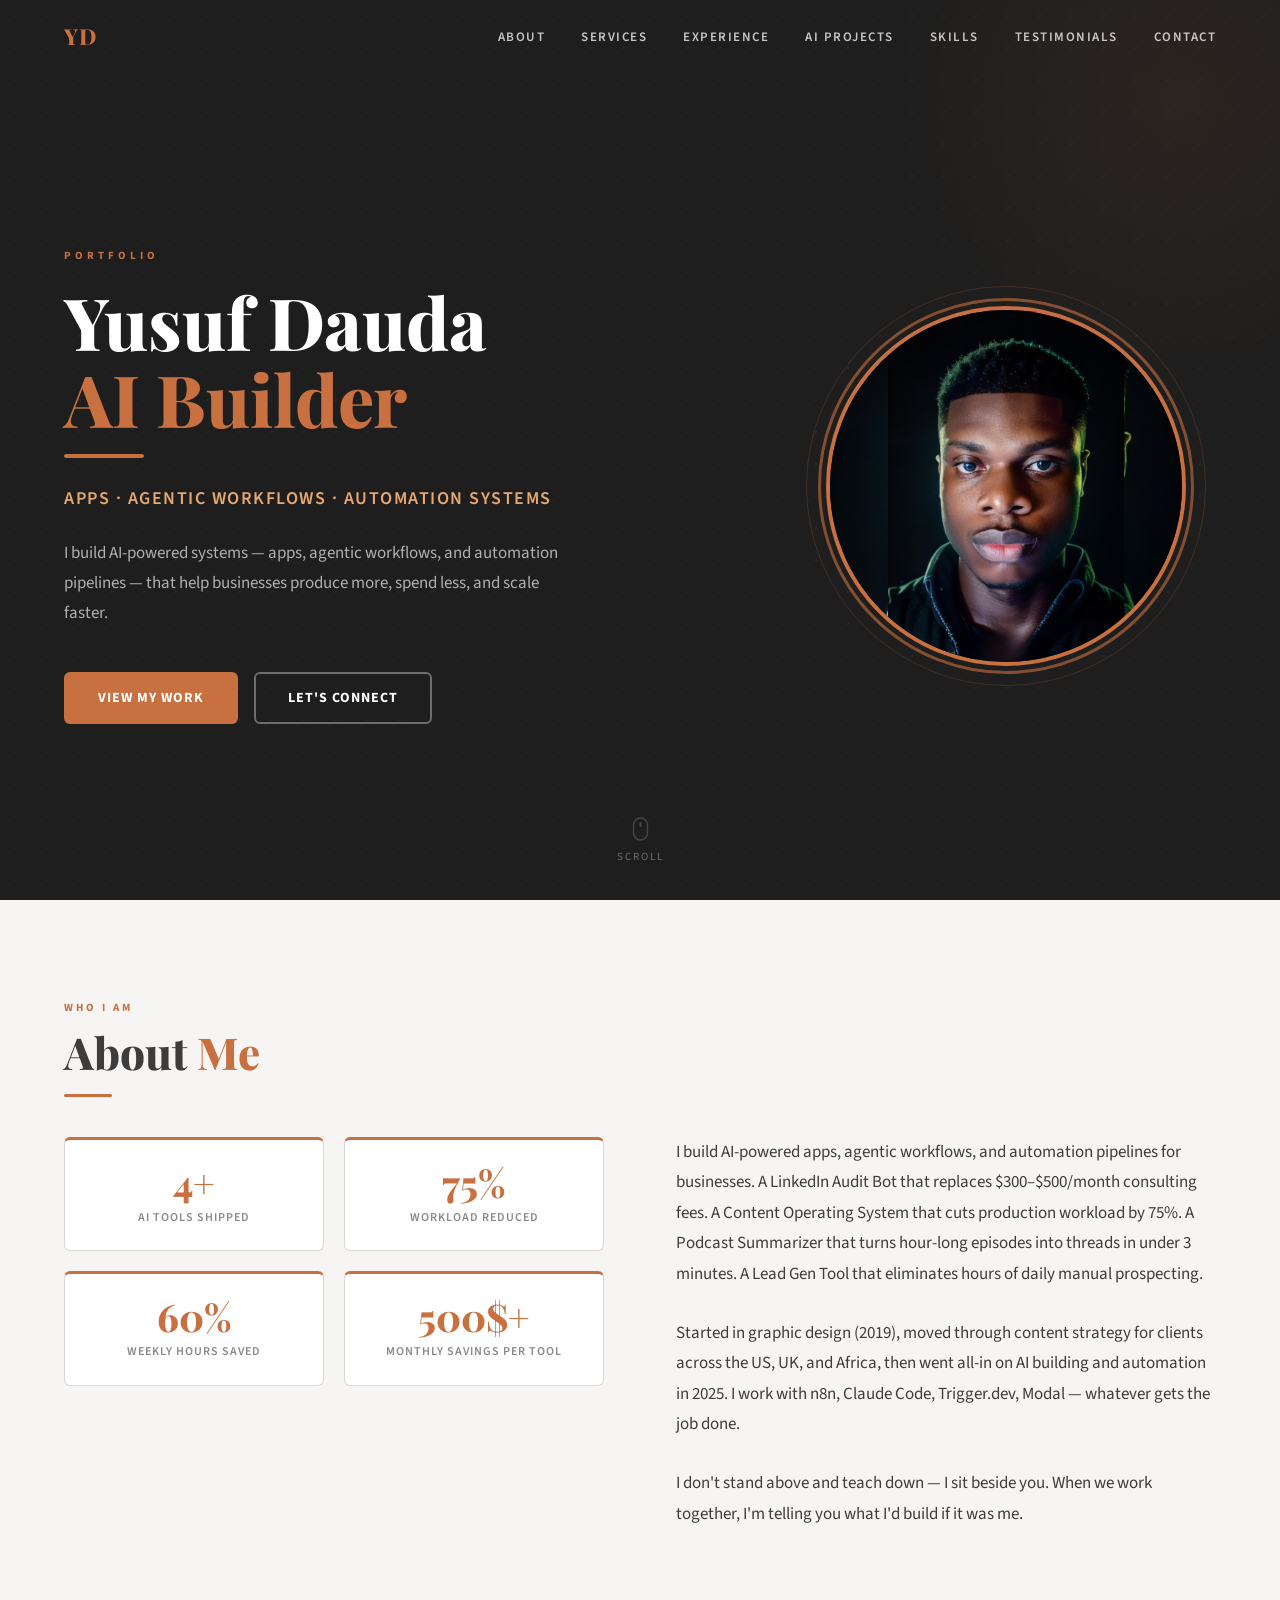
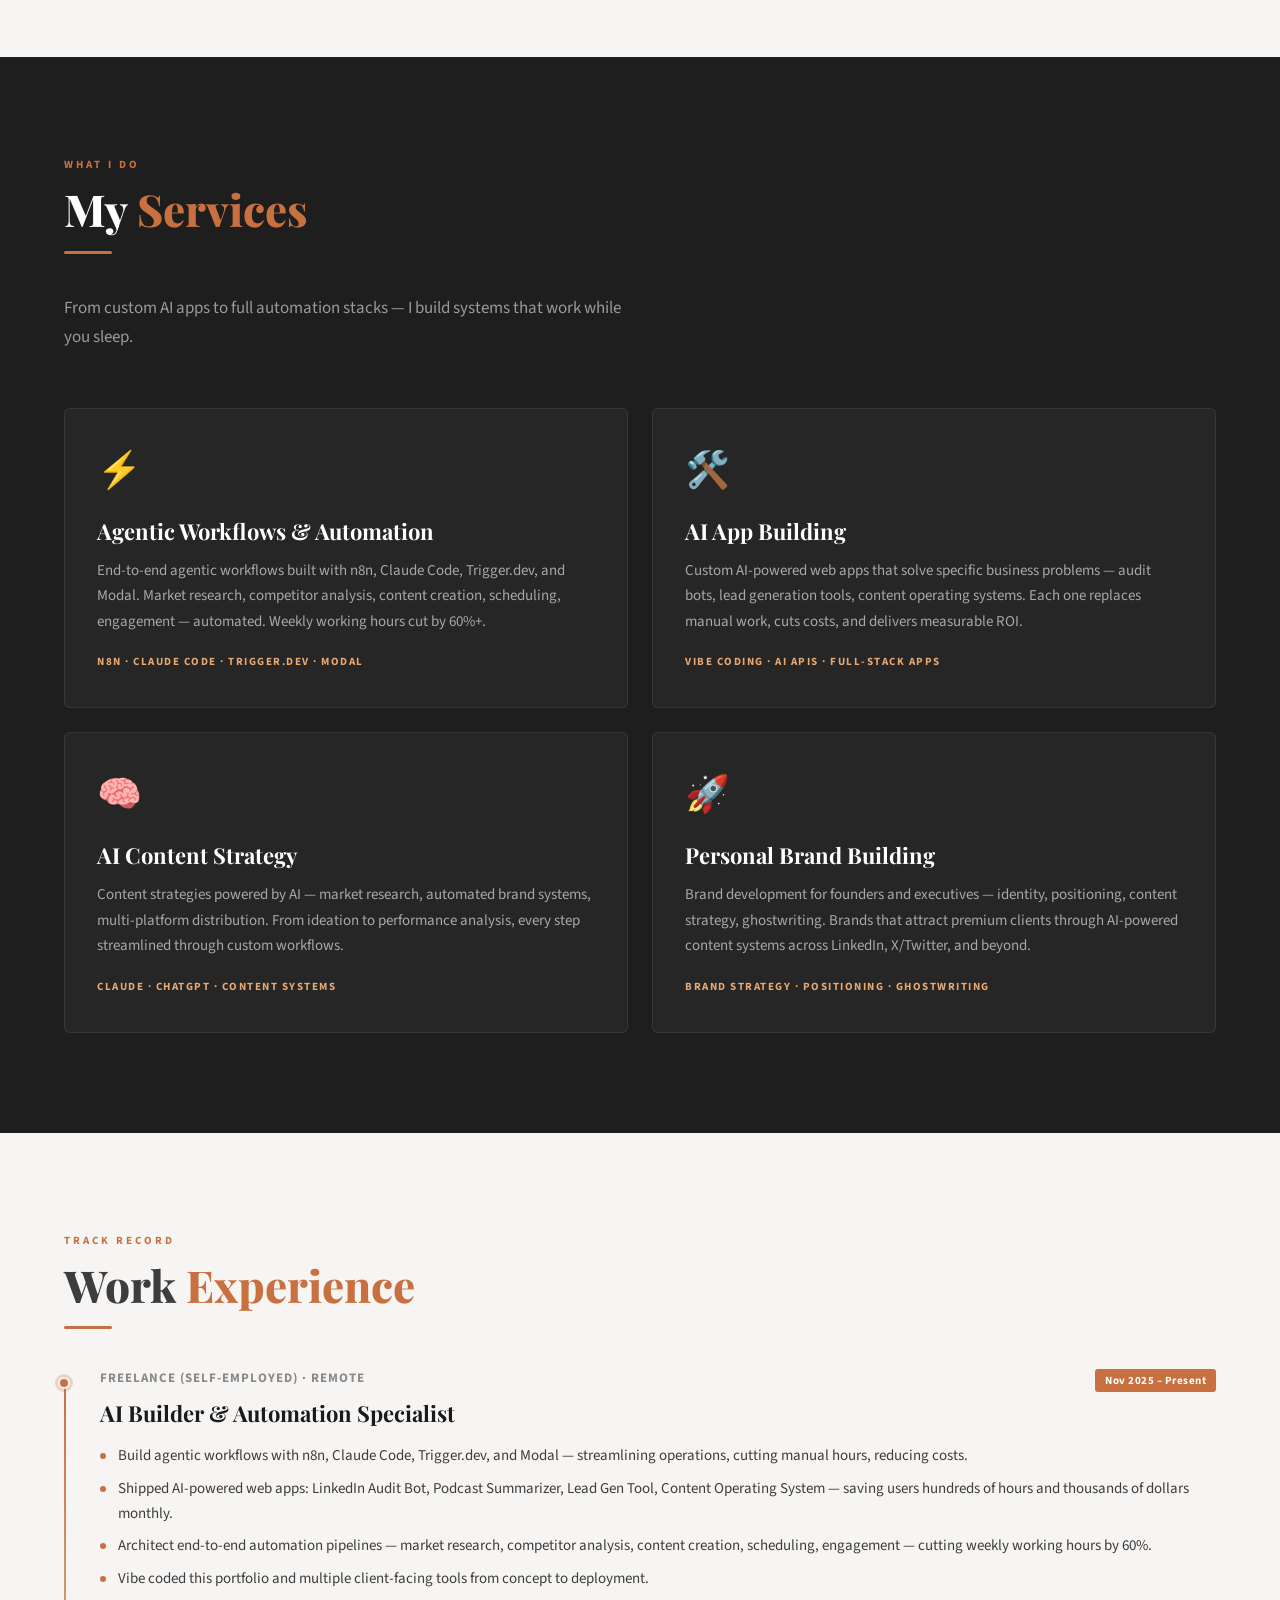
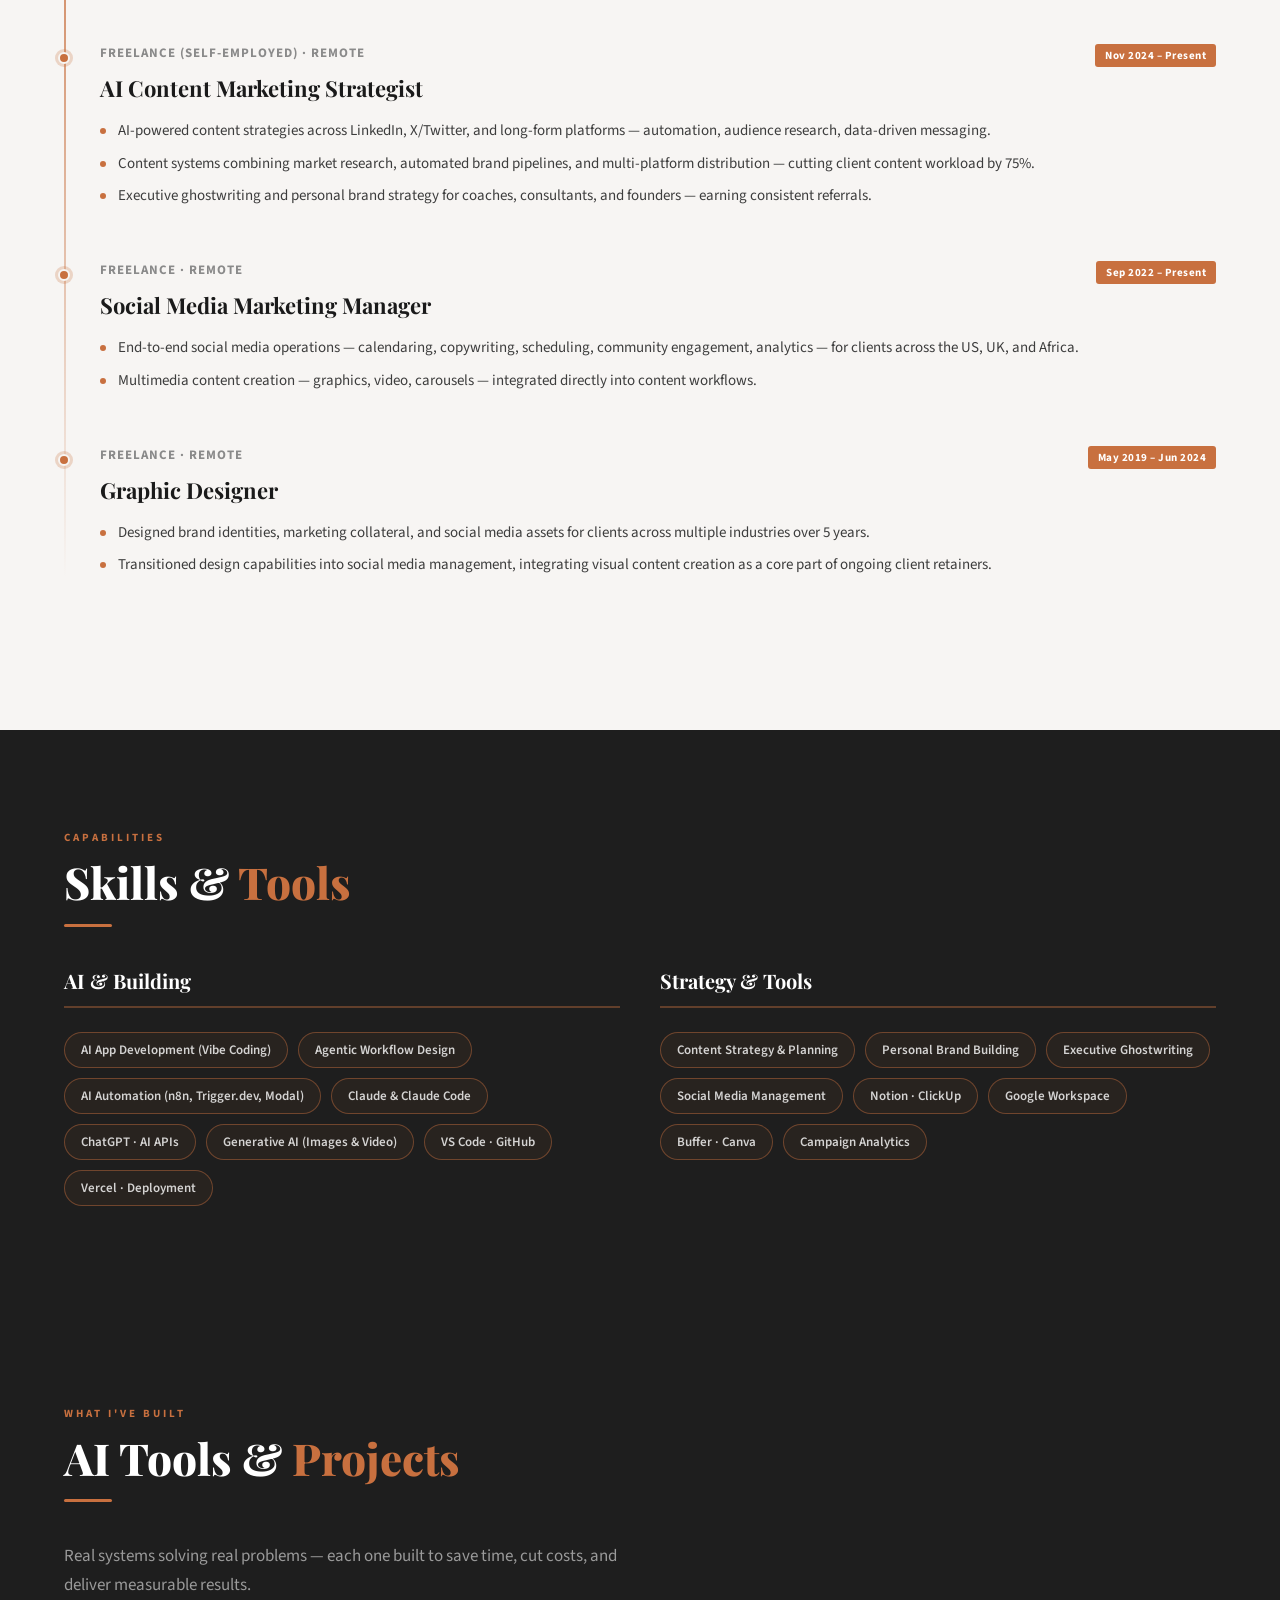
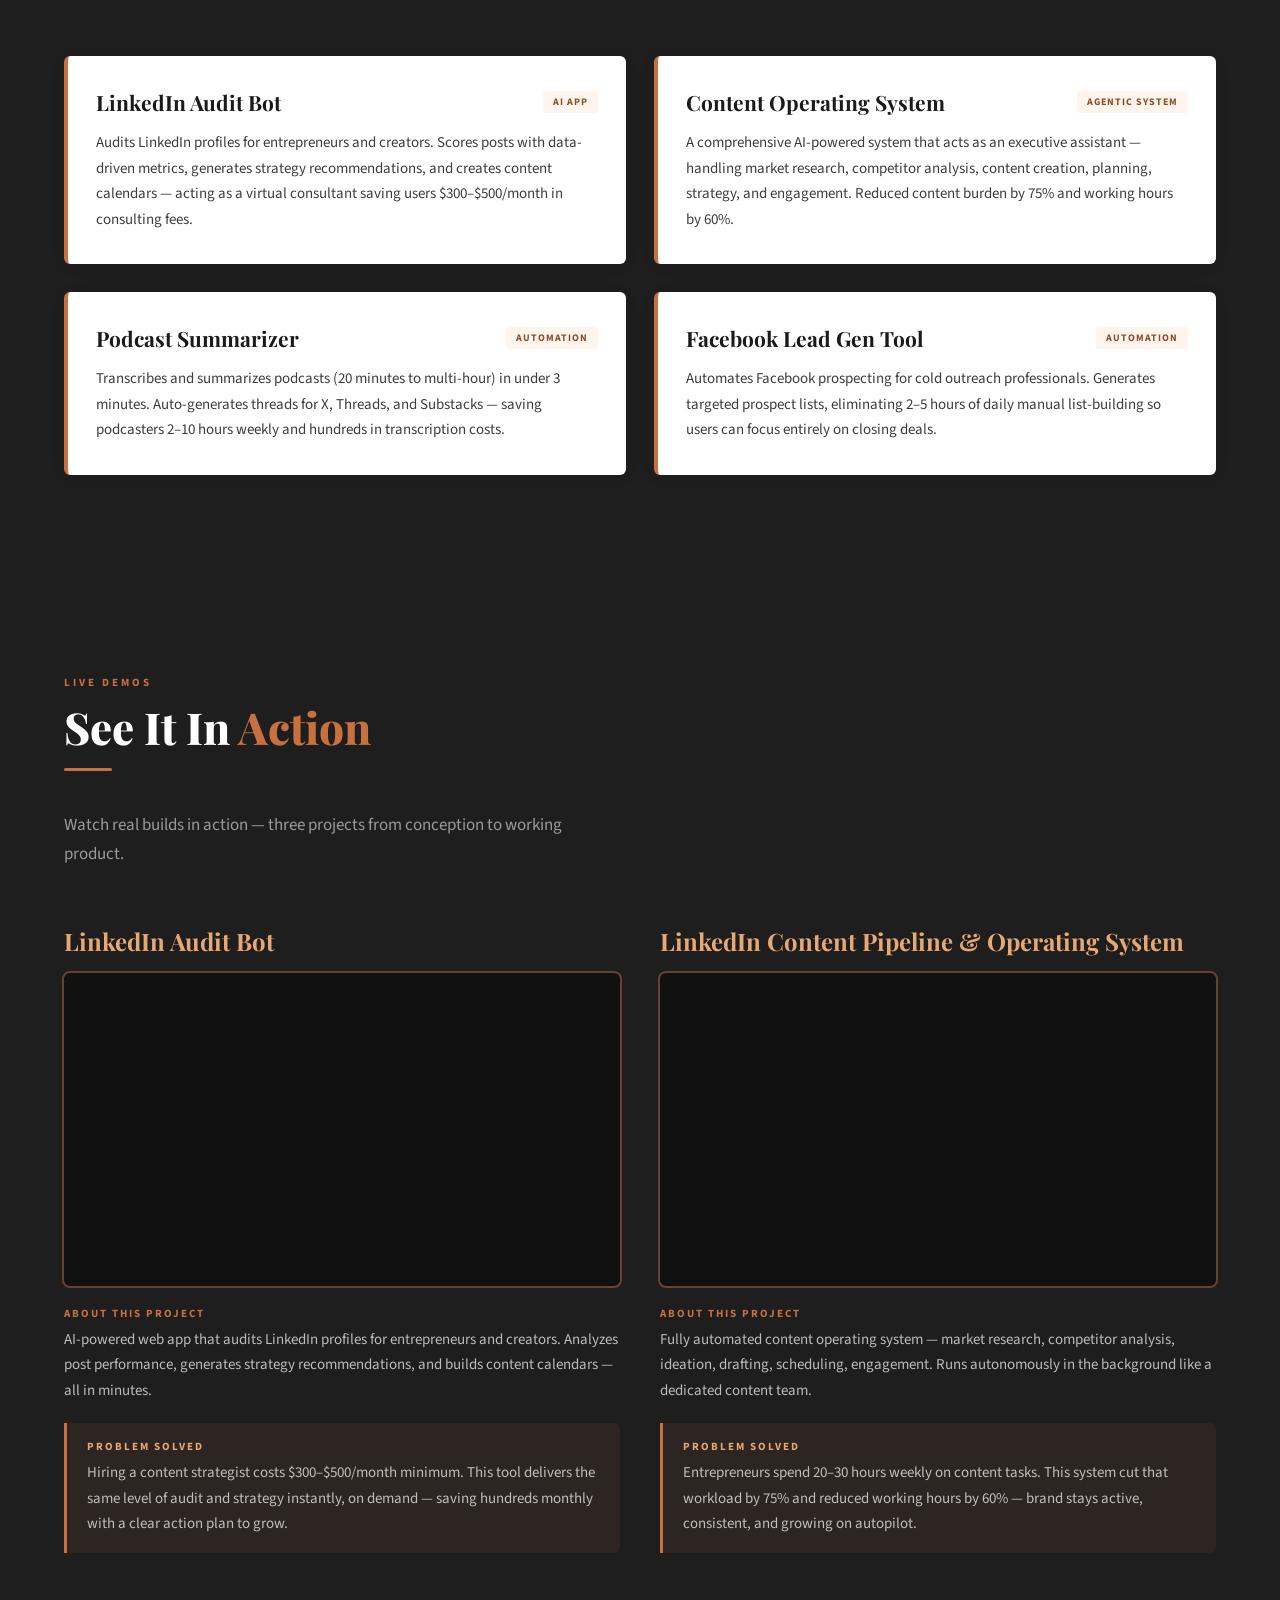
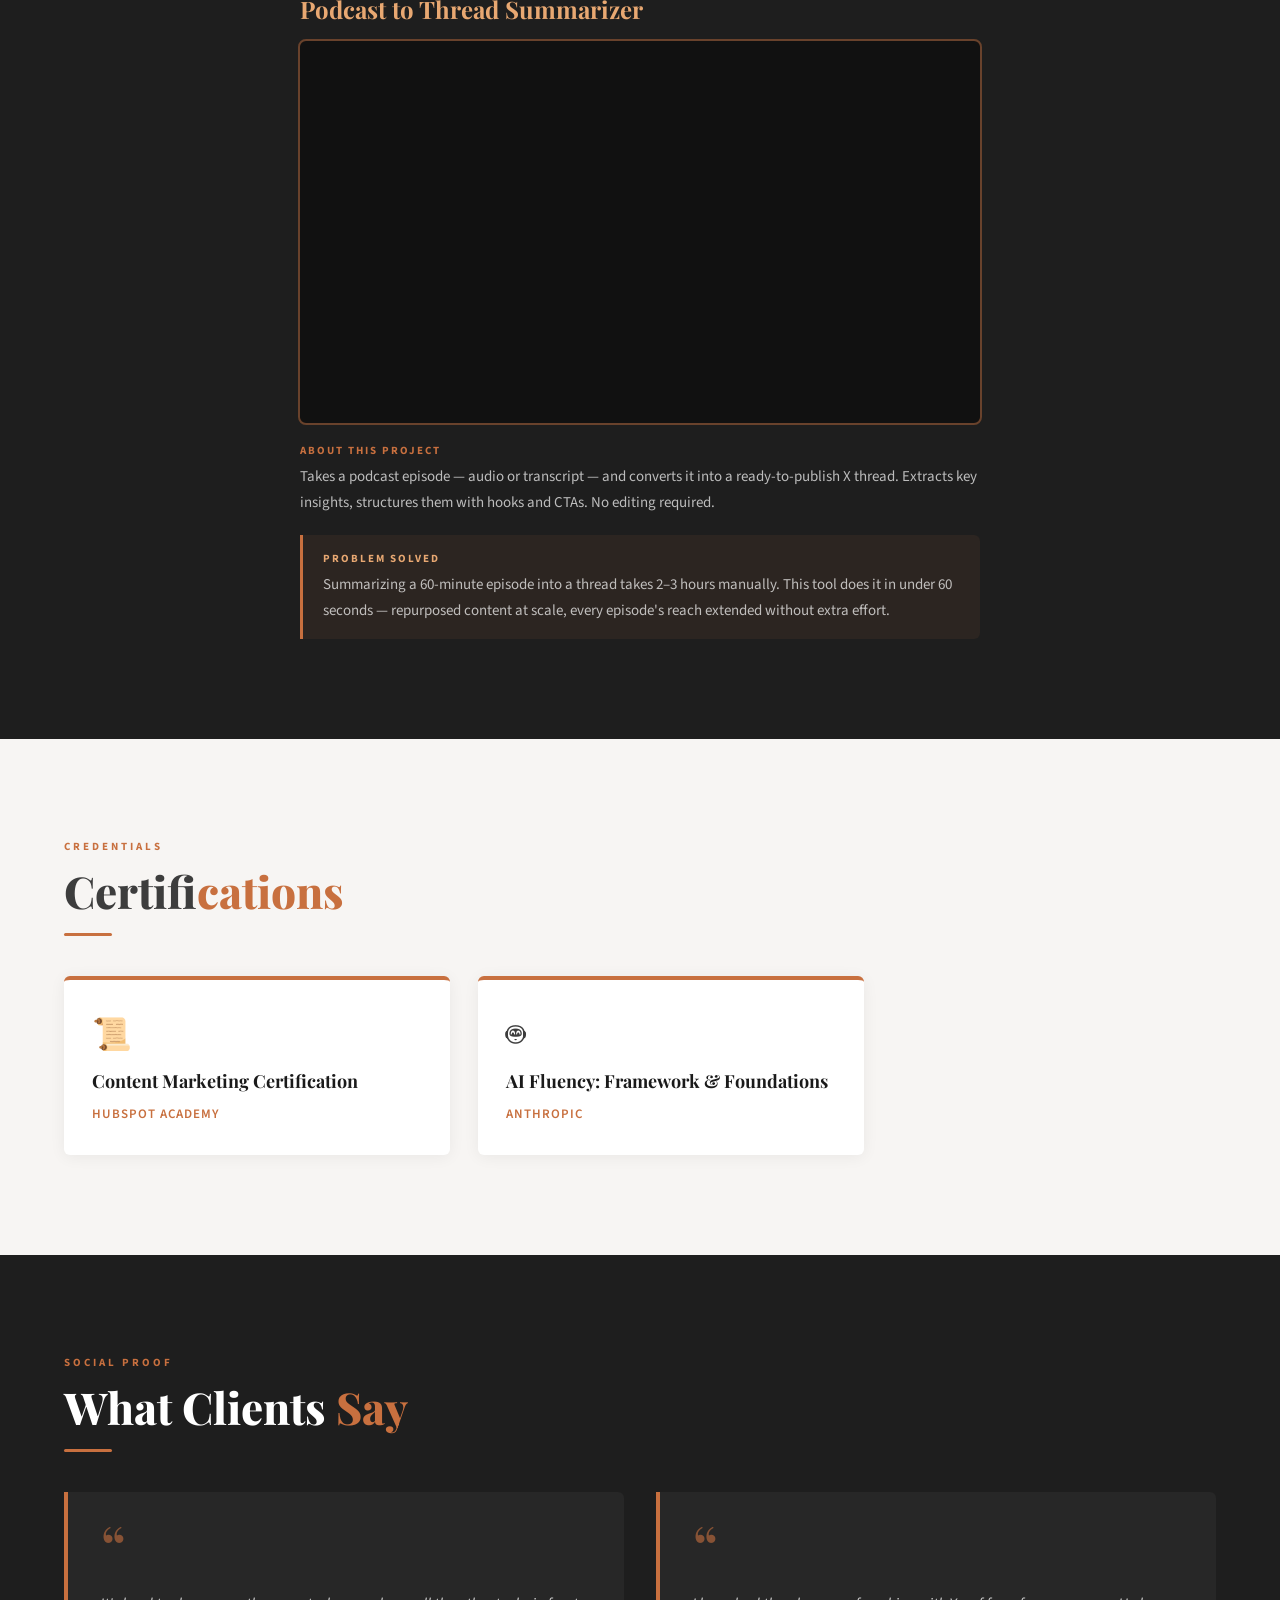
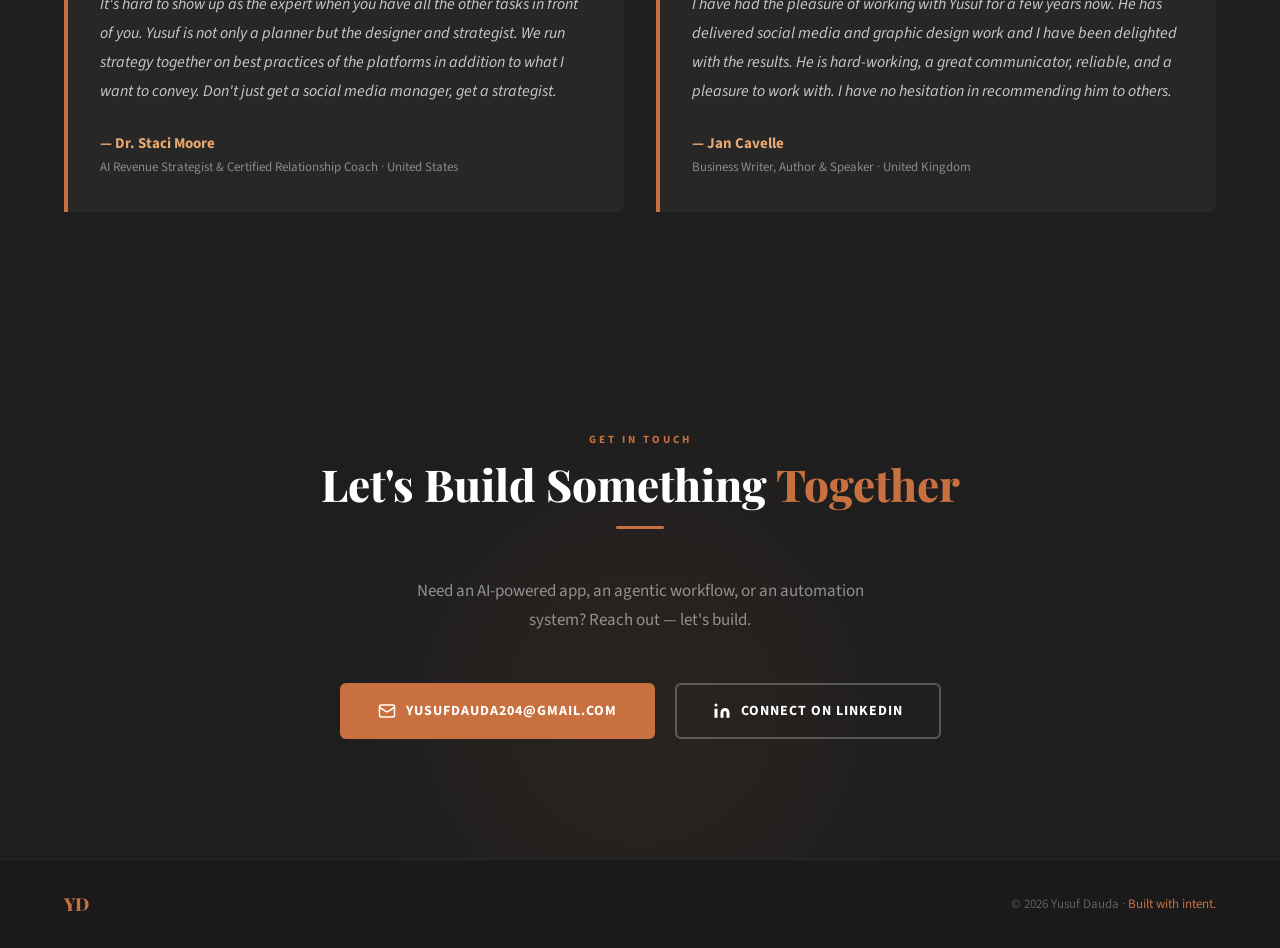
==== commit ffbe75bc: "Reposition portfolio to AI Builder" ====
--- a/index.html
+++ b/index.html
@@ -3,21 +3,21 @@
 <head>
   <meta charset="UTF-8" />
   <meta name="viewport" content="width=device-width, initial-scale=1.0" />
-  <meta name="description" content="Dauda Yusuf Olamilekan — AI Content Strategist, Automation Specialist & Brand Builder. AI-powered systems, content strategy, and personal brand building." />
-  <title>Dauda Yusuf Olamilekan — AI Content Strategist &amp; Automation Specialist</title>
+  <meta name="description" content="Yusuf Dauda — AI Builder. I build apps, agentic workflows, and automation systems that help businesses produce more, spend less, and scale faster." />
+  <title>Yusuf Dauda — AI Builder | Apps, Agentic Workflows &amp; Automation Systems</title>
 
   <!-- Open Graph / Social Media Preview -->
   <meta property="og:type"        content="website" />
   <meta property="og:url"         content="https://dauda-yusuf-portfolio.vercel.app/" />
-  <meta property="og:title"       content="Dauda Yusuf Olamilekan — AI Content Strategist &amp; Automation Specialist" />
-  <meta property="og:description" content="I build the strategies, automations, and agentic workflows that help businesses produce more, spend less, and grow faster." />
+  <meta property="og:title"       content="Yusuf Dauda — AI Builder | Apps, Agentic Workflows &amp; Automation Systems" />
+  <meta property="og:description" content="I build AI-powered systems — apps, agentic workflows, and automation pipelines — that help businesses produce more, spend less, and scale faster." />
   <meta property="og:image"       content="https://dauda-yusuf-portfolio.vercel.app/assets/img/InShot_20230805_040745016.jpg" />
 
   <!-- Twitter / X Card -->
   <meta name="twitter:card"        content="summary_large_image" />
   <meta name="twitter:url"         content="https://dauda-yusuf-portfolio.vercel.app/" />
-  <meta name="twitter:title"       content="Dauda Yusuf Olamilekan — AI Content Strategist &amp; Automation Specialist" />
-  <meta name="twitter:description" content="I build the strategies, automations, and agentic workflows that help businesses produce more, spend less, and grow faster." />
+  <meta name="twitter:title"       content="Yusuf Dauda — AI Builder | Apps, Agentic Workflows &amp; Automation Systems" />
+  <meta name="twitter:description" content="I build AI-powered systems — apps, agentic workflows, and automation pipelines — that help businesses produce more, spend less, and scale faster." />
   <meta name="twitter:image"       content="https://dauda-yusuf-portfolio.vercel.app/assets/img/InShot_20230805_040745016.jpg" />
 
   <link rel="stylesheet" href="css/style.css" />
@@ -29,15 +29,15 @@
      ================================================================ -->
 <nav class="nav" id="nav">
   <div class="nav__inner">
-    <a href="#hero" class="nav__logo">DYO</a>
+    <a href="#hero" class="nav__logo">YD</a>
 
     <ul class="nav__links">
       <li><a href="#about"         data-section="about">About</a></li>
       <li><a href="#services"      data-section="services">Services</a></li>
       <li><a href="#experience"    data-section="experience">Experience</a></li>
+      <li><a href="#projects"      data-section="projects">AI Projects</a></li>
       <li><a href="#skills"        data-section="skills">Skills</a></li>
-      <li><a href="#projects"      data-section="projects">Projects</a></li>
-      <li><a href="#smm-work"      data-section="smm-work">SMM Work</a></li>
+
       <li><a href="#testimonials"  data-section="testimonials">Testimonials</a></li>
       <li><a href="#contact"       data-section="contact">Contact</a></li>
     </ul>
@@ -53,9 +53,9 @@
   <a href="#about"        class="mobile-link">About</a>
   <a href="#services"     class="mobile-link">Services</a>
   <a href="#experience"   class="mobile-link">Experience</a>
+  <a href="#projects"     class="mobile-link">AI Projects</a>
   <a href="#skills"       class="mobile-link">Skills</a>
-  <a href="#projects"     class="mobile-link">Projects</a>
-  <a href="#smm-work"     class="mobile-link">SMM Work</a>
+
   <a href="#testimonials" class="mobile-link">Testimonials</a>
   <a href="#contact"      class="mobile-link">Contact</a>
 </div>
@@ -72,17 +72,16 @@
       <p class="hero__label">Portfolio</p>
 
       <h1 class="hero__name">
-        Dauda Yusuf<br>
-        <span class="accent">Olamilekan</span>
+        Yusuf Dauda<br>
+        <span class="accent">AI Builder</span>
       </h1>
       <span class="hero__name-line"></span>
 
-      <p class="hero__tagline">Social Media Manager &middot; AI Content Strategist &middot; Automation Specialist</p>
+      <p class="hero__tagline">Apps &middot; Agentic Workflows &middot; Automation Systems</p>
 
       <p class="hero__bio">
-        With 4+ years managing social media for clients across the US, UK, and Africa —
-        and a specialization in AI-powered content systems — I build the strategies,
-        automations, and workflows that help businesses grow faster without adding headcount.
+        I build AI-powered systems — apps, agentic workflows, and automation pipelines —
+        that help businesses produce more, spend less, and scale faster.
       </p>
 
       <div class="hero__ctas">
@@ -96,7 +95,7 @@
       <div class="hero__photo-ring">
         <img
           src="assets/img/InShot_20230805_040745016.jpg"
-          alt="Dauda Yusuf Olamilekan"
+          alt="Yusuf Dauda — AI Builder"
           class="hero__photo"
         />
       </div>
@@ -132,20 +131,20 @@
         <div class="about__stats fade-in delay-1">
           <div class="stat-card">
             <div class="stat-card__number">4+</div>
-            <div class="stat-card__label">Years of Experience</div>
-          </div>
-          <div class="stat-card">
-            <div class="stat-card__number">3</div>
-            <div class="stat-card__label">Continents Served</div>
+            <div class="stat-card__label">AI Tools Shipped</div>
           </div>
           <div class="stat-card">
             <div class="stat-card__number">75%</div>
-            <div class="stat-card__label">Content Workload Reduced</div>
+            <div class="stat-card__label">Workload Reduced</div>
           </div>
           <div class="stat-card">
             <div class="stat-card__number">60%</div>
             <div class="stat-card__label">Weekly Hours Saved</div>
           </div>
+          <div class="stat-card">
+            <div class="stat-card__number">$500+</div>
+            <div class="stat-card__label">Monthly Savings Per Tool</div>
+          </div>
         </div>
 
       </div>
@@ -153,20 +152,20 @@
       <!-- Right: Bio -->
       <div class="fade-in delay-2">
         <p class="about__bio">
-          I started as a social media manager in 2022 — handling strategy, copywriting, graphic design,
-          short-form video, and community management for coaches, authors, and business owners across the
-          US, UK, and Africa. Long-term retainers and direct client referrals became my standard.
+          I build AI-powered apps, agentic workflows, and automation pipelines for businesses.
+          A LinkedIn Audit Bot that replaces $300–$500/month consulting fees. A Content Operating
+          System that cuts production workload by 75%. A Podcast Summarizer that turns hour-long
+          episodes into threads in under 3 minutes. A Lead Gen Tool that eliminates hours of
+          daily manual prospecting.
         </p>
         <p class="about__bio">
-          In 2024, I started integrating AI into my workflow — and it changed everything. What began
-          as using AI tools to work smarter quickly grew into a deep passion, and by late 2025 I had
-          sharpened my skills into full-scale automation, systems building, and agentic workflow design.
+          Started in graphic design (2019), moved through content strategy for clients across the
+          US, UK, and Africa, then went all-in on AI building and automation in 2025. I work with
+          n8n, Claude Code, Trigger.dev, Modal — whatever gets the job done.
         </p>
         <p class="about__bio">
-          Today, I combine content strategy with AI-powered systems, generative media, and agentic
-          workflows that save my clients hundreds of hours and thousands of dollars. I have reduced
-          content production workload by 75% with custom AI tools, and consistently earn referrals
-          from clients who trust my work enough to recommend me without being asked.
+          I don't stand above and teach down — I sit beside you. When we work together, I'm
+          telling you what I'd build if it was me.
         </p>
       </div>
 
@@ -185,54 +184,53 @@
     <h2 class="section-heading fade-in delay-1">My <span class="accent">Services</span></h2>
     <div class="accent-rule fade-in delay-2"></div>
     <p class="section-subhead fade-in delay-2">
-      From hands-on social media management to full AI automation stacks — I deliver content systems that drive real results.
+      From custom AI apps to full automation stacks — I build systems that work while you sleep.
     </p>
 
     <div class="services__grid">
 
       <div class="service-card fade-in delay-1">
-        <span class="service-card__icon">📱</span>
-        <h3 class="service-card__title">Social Media Management</h3>
+        <span class="service-card__icon">⚡</span>
+        <h3 class="service-card__title">Agentic Workflows &amp; Automation</h3>
         <p class="service-card__desc">
-          End-to-end management of client social media accounts — strategy, content creation,
-          scheduling, community engagement, and monthly analytics reporting. Handling LinkedIn,
-          Instagram, Facebook, and X/Twitter across coaching, consulting, food, fashion, and
-          publishing clients spanning the US, UK, and Africa.
-        </p>
-        <span class="service-card__tag">LinkedIn · Instagram · Facebook · X/Twitter</span>
+          End-to-end agentic workflows built with n8n, Claude Code, Trigger.dev, and Modal.
+          Market research, competitor analysis, content creation, scheduling, engagement —
+          automated. Weekly working hours cut by 60%+.
+        </p>
+        <span class="service-card__tag">n8n · Claude Code · Trigger.dev · Modal</span>
       </div>
 
       <div class="service-card fade-in delay-2">
-        <span class="service-card__icon">⚡</span>
-        <h3 class="service-card__title">AI Automation &amp; Workflows</h3>
+        <span class="service-card__icon">🛠️</span>
+        <h3 class="service-card__title">AI App Building</h3>
         <p class="service-card__desc">
-          I design and build end-to-end agentic workflows using n8n, Claude Code, Trigger.dev, and Modal.
-          From market research and competitor analysis to content creation, scheduling, and engagement —
-          reducing weekly working hours by 60% or more.
-        </p>
-        <span class="service-card__tag">n8n · Claude Code · Trigger.dev · Modal</span>
+          Custom AI-powered web apps that solve specific business problems — audit bots,
+          lead generation tools, content operating systems. Each one replaces manual work,
+          cuts costs, and delivers measurable ROI.
+        </p>
+        <span class="service-card__tag">Vibe Coding · AI APIs · Full-Stack Apps</span>
       </div>
 
       <div class="service-card fade-in delay-3">
         <span class="service-card__icon">🧠</span>
         <h3 class="service-card__title">AI Content Strategy</h3>
         <p class="service-card__desc">
-          AI-driven content strategies that combine market research, automated brand systems, and
-          multi-platform distribution. I leverage Claude, ChatGPT, and custom AI workflows to
-          streamline ideation, drafting, repurposing, and performance analysis.
+          Content strategies powered by AI — market research, automated brand systems,
+          multi-platform distribution. From ideation to performance analysis, every step
+          streamlined through custom workflows.
         </p>
         <span class="service-card__tag">Claude · ChatGPT · Content Systems</span>
       </div>
 
       <div class="service-card fade-in delay-4">
-        <span class="service-card__icon">✍️</span>
-        <h3 class="service-card__title">Executive Ghostwriting</h3>
+        <span class="service-card__icon">🚀</span>
+        <h3 class="service-card__title">Personal Brand Building</h3>
         <p class="service-card__desc">
-          High-impact ghostwriting across LinkedIn, X/Twitter, newsletters, and long-form platforms.
-          I give your ideas a voice that is polished, authentic, and consistently earns engagement —
-          so you show up as the expert without the time cost.
-        </p>
-        <span class="service-card__tag">LinkedIn · X/Twitter · Newsletters</span>
+          Brand development for founders and executives — identity, positioning, content
+          strategy, ghostwriting. Brands that attract premium clients through AI-powered
+          content systems across LinkedIn, X/Twitter, and beyond.
+        </p>
+        <span class="service-card__tag">Brand Strategy · Positioning · Ghostwriting</span>
       </div>
 
     </div>
@@ -252,48 +250,45 @@
 
     <div class="experience__timeline">
 
+      <!-- AI Builder & Automation Specialist -->
+      <div class="exp-item fade-in delay-1">
+        <div class="exp-item__header">
+          <span class="exp-item__company">Freelance (Self-Employed) &middot; Remote</span>
+          <span class="exp-item__date">Nov 2025 – Present</span>
+        </div>
+        <h3 class="exp-item__role">AI Builder &amp; Automation Specialist</h3>
+        <ul class="exp-item__bullets">
+          <li>Build agentic workflows with n8n, Claude Code, Trigger.dev, and Modal — streamlining operations, cutting manual hours, reducing costs.</li>
+          <li>Shipped AI-powered web apps: LinkedIn Audit Bot, Podcast Summarizer, Lead Gen Tool, Content Operating System — saving users hundreds of hours and thousands of dollars monthly.</li>
+          <li>Architect end-to-end automation pipelines — market research, competitor analysis, content creation, scheduling, engagement — cutting weekly working hours by 60%.</li>
+          <li>Vibe coded this portfolio and multiple client-facing tools from concept to deployment.</li>
+        </ul>
+      </div>
+
+      <!-- AI Content Marketing Strategist -->
+      <div class="exp-item fade-in delay-2">
+        <div class="exp-item__header">
+          <span class="exp-item__company">Freelance (Self-Employed) &middot; Remote</span>
+          <span class="exp-item__date">Nov 2024 – Present</span>
+        </div>
+        <h3 class="exp-item__role">AI Content Marketing Strategist</h3>
+        <ul class="exp-item__bullets">
+          <li>AI-powered content strategies across LinkedIn, X/Twitter, and long-form platforms — automation, audience research, data-driven messaging.</li>
+          <li>Content systems combining market research, automated brand pipelines, and multi-platform distribution — cutting client content workload by 75%.</li>
+          <li>Executive ghostwriting and personal brand strategy for coaches, consultants, and founders — earning consistent referrals.</li>
+        </ul>
+      </div>
+
       <!-- Social Media Marketing Manager -->
-      <div class="exp-item fade-in delay-1">
+      <div class="exp-item fade-in delay-3">
         <div class="exp-item__header">
           <span class="exp-item__company">Freelance &middot; Remote</span>
           <span class="exp-item__date">Sep 2022 – Present</span>
         </div>
         <h3 class="exp-item__role">Social Media Marketing Manager</h3>
         <ul class="exp-item__bullets">
-          <li>Manage end-to-end social media operations — content calendaring, copywriting, scheduling, community engagement, and analytics.</li>
-          <li>Drive measurable client growth through targeted campaigns, audience segmentation, and conversion-focused content strategies.</li>
-          <li>Create multimedia content including graphics, video, and carousel posts using Canva — integrating graphic design directly into content workflows.</li>
-          <li>Deliver monthly performance reports with actionable insights for continuous improvement.</li>
-        </ul>
-      </div>
-
-      <!-- AI & Automation Specialist -->
-      <div class="exp-item fade-in delay-2">
-        <div class="exp-item__header">
-          <span class="exp-item__company">Freelance (Self-Employed) &middot; Remote</span>
-          <span class="exp-item__date">Nov 2025 – Present</span>
-        </div>
-        <h3 class="exp-item__role">AI &amp; Automation Specialist</h3>
-        <ul class="exp-item__bullets">
-          <li>Design and build agentic workflows using n8n, Claude Code, and automation platforms to streamline business operations, cut manual hours, and reduce costs for clients and personal projects.</li>
-          <li>Create generative AI images and videos for content marketing, social media campaigns, and brand storytelling — turning AI into a creative production tool.</li>
-          <li>Built AI-powered operating systems and web apps including a LinkedIn Audit Bot, Podcast Summarizer, Lead Generation Tool, and a Content Operating System that collectively save users hundreds of hours and thousands of dollars monthly.</li>
-          <li>Architect end-to-end automation pipelines — from market research and competitor analysis to content creation, scheduling, and engagement — reducing weekly working hours by 60%.</li>
-        </ul>
-      </div>
-
-      <!-- AI Content Marketing Strategist -->
-      <div class="exp-item fade-in delay-3">
-        <div class="exp-item__header">
-          <span class="exp-item__company">Freelance (Self-Employed) &middot; Remote</span>
-          <span class="exp-item__date">Nov 2024 – Present</span>
-        </div>
-        <h3 class="exp-item__role">AI Content Marketing Strategist</h3>
-        <ul class="exp-item__bullets">
-          <li>Develop and execute AI-powered content marketing strategies across LinkedIn, X/Twitter, and long-form platforms — integrating automation, audience research, and data-driven messaging to drive consistent engagement and visibility.</li>
-          <li>Design and execute content strategies combining market research, automated brand systems, and multi-platform distribution — reducing client content production workload by 75%.</li>
-          <li>Provide executive ghostwriting across LinkedIn, X/Twitter, newsletters, and long-form platforms, consistently earning referrals from satisfied clients.</li>
-          <li>Leverage Claude, ChatGPT, and custom AI workflows to streamline ideation, drafting, repurposing, and performance analysis across all client accounts.</li>
+          <li>End-to-end social media operations — calendaring, copywriting, scheduling, community engagement, analytics — for clients across the US, UK, and Africa.</li>
+          <li>Multimedia content creation — graphics, video, carousels — integrated directly into content workflows.</li>
         </ul>
       </div>
 
@@ -310,19 +305,6 @@
         </ul>
       </div>
 
-      <!-- Sales Manager -->
-      <div class="exp-item fade-in delay-4">
-        <div class="exp-item__header">
-          <span class="exp-item__company">CheapCheap Int'l &middot; Nigeria</span>
-          <span class="exp-item__date">Jun 2021 – Jan 2022</span>
-        </div>
-        <h3 class="exp-item__role">Sales Manager</h3>
-        <ul class="exp-item__bullets">
-          <li>Managed daily sales operations — customer acquisition, relationship management, and revenue generation.</li>
-          <li>Oversaw store management, inventory control, and end-to-end order fulfillment.</li>
-        </ul>
-      </div>
-
     </div>
   </div>
 </section>
@@ -341,125 +323,34 @@
     <div class="skills__grid">
 
       <div class="fade-in delay-1">
-        <h3 class="skills__panel-title">Content Skills</h3>
+        <h3 class="skills__panel-title">AI &amp; Building</h3>
+        <div class="skills__chips">
+          <span class="chip">AI App Development (Vibe Coding)</span>
+          <span class="chip">Agentic Workflow Design</span>
+          <span class="chip">AI Automation (n8n, Trigger.dev, Modal)</span>
+          <span class="chip">Claude &amp; Claude Code</span>
+          <span class="chip">ChatGPT · AI APIs</span>
+          <span class="chip">Generative AI (Images &amp; Video)</span>
+          <span class="chip">VS Code · GitHub</span>
+          <span class="chip">Vercel · Deployment</span>
+        </div>
+      </div>
+
+      <div class="fade-in delay-2">
+        <h3 class="skills__panel-title">Strategy &amp; Tools</h3>
         <div class="skills__chips">
           <span class="chip">Content Strategy &amp; Planning</span>
-          <span class="chip">Personal Branding</span>
+          <span class="chip">Personal Brand Building</span>
           <span class="chip">Executive Ghostwriting</span>
           <span class="chip">Social Media Management</span>
-          <span class="chip">Social Media Marketing</span>
-          <span class="chip">Mobile Video Editing</span>
-          <span class="chip">Graphic Design</span>
-          <span class="chip">Brand Positioning</span>
-          <span class="chip">Campaign Analytics</span>
-          <span class="chip">Community Engagement</span>
-        </div>
-      </div>
-
-      <div class="fade-in delay-2">
-        <h3 class="skills__panel-title">Technical &amp; AI</h3>
-        <div class="skills__chips">
-          <span class="chip">AI Automation (n8n, Trigger.dev, Modal)</span>
-          <span class="chip">Claude &amp; Claude Code</span>
-          <span class="chip">ChatGPT · Nano Banana</span>
-          <span class="chip">Generative AI (Images &amp; Video)</span>
-          <span class="chip">VS Code · GitHub</span>
           <span class="chip">Notion · ClickUp</span>
           <span class="chip">Google Workspace</span>
-          <span class="chip">Buffer · FunnelStreams</span>
-          <span class="chip">PandaDash · Canva</span>
-        </div>
-      </div>
-
-    </div>
-  </div>
-</section>
-
-
-<!-- ================================================================
-     SOCIAL MEDIA WORK
-     ================================================================ -->
-<section id="smm-work" class="section section--dark">
-  <div class="container">
-
-    <p class="section-label fade-in">Portfolio</p>
-    <h2 class="section-heading fade-in delay-1">Social Media <span class="accent">Work</span></h2>
-    <div class="accent-rule fade-in delay-2"></div>
-    <p class="section-subhead fade-in delay-2">
-      Real client accounts. Real content. Managed end-to-end — strategy, copy, design, scheduling, and analytics.
-    </p>
-
-    <div class="smm__grid">
-
-      <div class="smm-card fade-in delay-1">
-        <div class="smm-card__img-wrap">
-          <img src="images/smm/food-business.jpg" alt="Social media management for Debizz Kitchen food business" class="smm-card__img" loading="lazy" />
-        </div>
-        <div class="smm-card__body">
-          <div class="smm-card__meta">
-            <span class="smm-card__badge">Food &amp; Hospitality</span>
-            <span class="smm-card__platform-row">
-              <span class="smm-chip">Instagram</span>
-              <span class="smm-chip">Facebook</span>
-            </span>
-          </div>
-          <h3 class="smm-card__title">Debizz Kitchen</h3>
-          <p class="smm-card__desc">Full social media management for a Texas-based food business — brand-consistent visual content, short-form reels, community engagement, and weekly scheduling across Instagram and Facebook to drive local audience growth.</p>
-        </div>
-      </div>
-
-      <div class="smm-card fade-in delay-2">
-        <div class="smm-card__img-wrap">
-          <img src="images/smm/jewelry-business.jpg" alt="Social media management for jewelry fashion brand" class="smm-card__img" loading="lazy" />
-        </div>
-        <div class="smm-card__body">
-          <div class="smm-card__meta">
-            <span class="smm-card__badge">Fashion &amp; Jewellery</span>
-            <span class="smm-card__platform-row">
-              <span class="smm-chip">Instagram</span>
-            </span>
-          </div>
-          <h3 class="smm-card__title">Jewellery Brand</h3>
-          <p class="smm-card__desc">Designed a cohesive, high-fashion Instagram presence — dark monochrome aesthetic, branded product photography posts, and carousel content driving organic reach and follower growth for a fashion-forward jewellery client.</p>
-        </div>
-      </div>
-
-      <div class="smm-card fade-in delay-3">
-        <div class="smm-card__img-wrap">
-          <img src="images/smm/consulting-business.jpg" alt="LinkedIn social media management for consulting business" class="smm-card__img" loading="lazy" />
-        </div>
-        <div class="smm-card__body">
-          <div class="smm-card__meta">
-            <span class="smm-card__badge">Coaching &amp; Consulting</span>
-            <span class="smm-card__platform-row">
-              <span class="smm-chip">LinkedIn</span>
-              <span class="smm-chip">Instagram</span>
-            </span>
-          </div>
-          <h3 class="smm-card__title">Consulting Business</h3>
-          <p class="smm-card__desc">Managed LinkedIn presence and thought leadership content — ghostwriting long-form posts, strategic engagement, and authority-building content that generated inbound inquiries without paid promotion.</p>
-        </div>
-      </div>
-
-      <div class="smm-card fade-in delay-4">
-        <div class="smm-card__img-wrap">
-          <img src="images/smm/content-calendar.jpg" alt="Instagram and LinkedIn content calendar strategy" class="smm-card__img" loading="lazy" />
-        </div>
-        <div class="smm-card__body">
-          <div class="smm-card__meta">
-            <span class="smm-card__badge">Strategy &amp; Planning</span>
-            <span class="smm-card__platform-row">
-              <span class="smm-chip">Instagram</span>
-              <span class="smm-chip">LinkedIn</span>
-            </span>
-          </div>
-          <h3 class="smm-card__title">Content Calendar Systems</h3>
-          <p class="smm-card__desc">Custom content calendars mapping content pillars, posting cadence, content types, and copy aligned to each client's audience, brand voice, and business objectives — across Instagram and LinkedIn.</p>
-        </div>
-      </div>
-
-    </div>
-
+          <span class="chip">Buffer · Canva</span>
+          <span class="chip">Campaign Analytics</span>
+        </div>
+      </div>
+
+    </div>
   </div>
 </section>
 
@@ -467,7 +358,7 @@
 <!-- ================================================================
      AI TOOLS & PROJECTS
      ================================================================ -->
-<section id="projects" class="section section--light">
+<section id="projects" class="section section--dark">
   <div class="container">
 
     <p class="section-label fade-in">What I've Built</p>
@@ -482,7 +373,7 @@
       <div class="project-card fade-in delay-1">
         <div class="project-card__header">
           <h3 class="project-card__name">LinkedIn Audit Bot</h3>
-          <span class="project-card__badge">AI Tool</span>
+          <span class="project-card__badge">AI App</span>
         </div>
         <p class="project-card__desc">
           Audits LinkedIn profiles for entrepreneurs and creators. Scores posts with data-driven metrics,
@@ -493,6 +384,18 @@
 
       <div class="project-card fade-in delay-2">
         <div class="project-card__header">
+          <h3 class="project-card__name">Content Operating System</h3>
+          <span class="project-card__badge">Agentic System</span>
+        </div>
+        <p class="project-card__desc">
+          A comprehensive AI-powered system that acts as an executive assistant — handling market
+          research, competitor analysis, content creation, planning, strategy, and engagement.
+          Reduced content burden by 75% and working hours by 60%.
+        </p>
+      </div>
+
+      <div class="project-card fade-in delay-3">
+        <div class="project-card__header">
           <h3 class="project-card__name">Podcast Summarizer</h3>
           <span class="project-card__badge">Automation</span>
         </div>
@@ -503,7 +406,7 @@
         </p>
       </div>
 
-      <div class="project-card fade-in delay-3">
+      <div class="project-card fade-in delay-4">
         <div class="project-card__header">
           <h3 class="project-card__name">Facebook Lead Gen Tool</h3>
           <span class="project-card__badge">Automation</span>
@@ -515,21 +418,11 @@
         </p>
       </div>
 
-      <div class="project-card fade-in delay-4">
-        <div class="project-card__header">
-          <h3 class="project-card__name">Content Operating System</h3>
-          <span class="project-card__badge">AI System</span>
-        </div>
-        <p class="project-card__desc">
-          A comprehensive AI-powered system that acts as an executive assistant — handling market
-          research, competitor analysis, content creation, planning, strategy, and engagement.
-          Reduced content burden by 75% and working hours by 60%.
-        </p>
-      </div>
-
-    </div>
-  </div>
-</section>
+    </div>
+  </div>
+</section>
+
+
 
 
 <!-- ================================================================
@@ -564,17 +457,16 @@
         <div class="demo-block__meta">
           <p class="demo-block__desc-label">About This Project</p>
           <p class="demo-block__desc">
-            An AI-powered web app that audits LinkedIn profiles for entrepreneurs, coaches, and creators.
-            It analyzes post performance with data-driven scoring metrics, generates personalized strategy
-            recommendations, and builds a ready-to-use content calendar — all in minutes.
+            AI-powered web app that audits LinkedIn profiles for entrepreneurs and creators.
+            Analyzes post performance, generates strategy recommendations, and builds
+            content calendars — all in minutes.
           </p>
           <div class="demo-block__problem">
             <p class="demo-block__problem-label">Problem Solved</p>
             <p class="demo-block__problem-text">
-              Most LinkedIn creators have no access to professional content coaching. Hiring a strategist
-              costs $300–$500/month minimum. This tool delivers that same level of audit and strategy
-              instantly, on demand — saving users hundreds of dollars monthly and giving them a clear
-              action plan to grow their presence and attract better opportunities.
+              Hiring a content strategist costs $300–$500/month minimum. This tool delivers
+              the same level of audit and strategy instantly, on demand — saving hundreds
+              monthly with a clear action plan to grow.
             </p>
           </div>
         </div>
@@ -595,18 +487,16 @@
         <div class="demo-block__meta">
           <p class="demo-block__desc-label">About This Project</p>
           <p class="demo-block__desc">
-            A fully automated content operating system that manages the entire LinkedIn content
-            lifecycle — from market research and competitor analysis to content ideation, drafting,
-            scheduling, and engagement — running autonomously in the background like a dedicated
-            content team.
+            Fully automated content operating system — market research, competitor analysis,
+            ideation, drafting, scheduling, engagement. Runs autonomously in the background
+            like a dedicated content team.
           </p>
           <div class="demo-block__problem">
             <p class="demo-block__problem-label">Problem Solved</p>
             <p class="demo-block__problem-text">
-              Entrepreneurs and creators spend 20–30 hours weekly on content tasks that could be
-              systematised. This operating system cut content production workload by 75% and reduced
-              weekly working hours by 60% — giving users their time back while keeping their brand
-              active, consistent, and growing on autopilot.
+              Entrepreneurs spend 20–30 hours weekly on content tasks. This system cut that
+              workload by 75% and reduced working hours by 60% — brand stays active, consistent,
+              and growing on autopilot.
             </p>
           </div>
         </div>
@@ -628,18 +518,16 @@
         <div class="demo-block__meta">
           <p class="demo-block__desc-label">About This Project</p>
           <p class="demo-block__desc">
-            An AI-powered automation that takes a podcast episode — audio or transcript — and instantly
-            converts it into a punchy, ready-to-publish Twitter/X thread. It extracts the key insights,
-            structures them into scroll-stopping thread format, and outputs clean copy with hooks and
-            call-to-action — no editing required.
+            Takes a podcast episode — audio or transcript — and converts it into a
+            ready-to-publish X thread. Extracts key insights, structures them with hooks
+            and CTAs. No editing required.
           </p>
           <div class="demo-block__problem">
             <p class="demo-block__problem-label">Problem Solved</p>
             <p class="demo-block__problem-text">
-              Podcast creators and thought leaders produce hours of valuable content that never reaches
-              the audiences who prefer short-form platforms. Manually summarising a 60-minute episode
-              into a thread takes 2–3 hours. This tool does it in under 60 seconds — unlocking repurposed
-              content at scale and extending the reach of every episode without extra effort.
+              Summarizing a 60-minute episode into a thread takes 2–3 hours manually.
+              This tool does it in under 60 seconds — repurposed content at scale,
+              every episode's reach extended without extra effort.
             </p>
           </div>
         </div>
@@ -733,8 +621,8 @@
     <div class="accent-rule fade-in delay-2" style="margin: 0 auto 48px;"></div>
 
     <p class="contact__sub fade-in delay-2">
-      Ready to scale your brand, automate your systems, or build something powerful with AI?
-      Reach out — let's talk.
+      Need an AI-powered app, an agentic workflow, or an automation system?
+      Reach out — let's build.
     </p>
 
     <div class="contact__buttons fade-in delay-3">
@@ -765,9 +653,9 @@
 <footer class="footer">
   <div class="container">
     <div class="footer__inner">
-      <span class="footer__logo">DYO</span>
+      <span class="footer__logo">YD</span>
       <p class="footer__copy">
-        &copy; 2026 Dauda Yusuf Olamilekan &middot; <span>Built with intent.</span>
+        &copy; 2026 Yusuf Dauda &middot; <span>Built with intent.</span>
       </p>
     </div>
   </div>
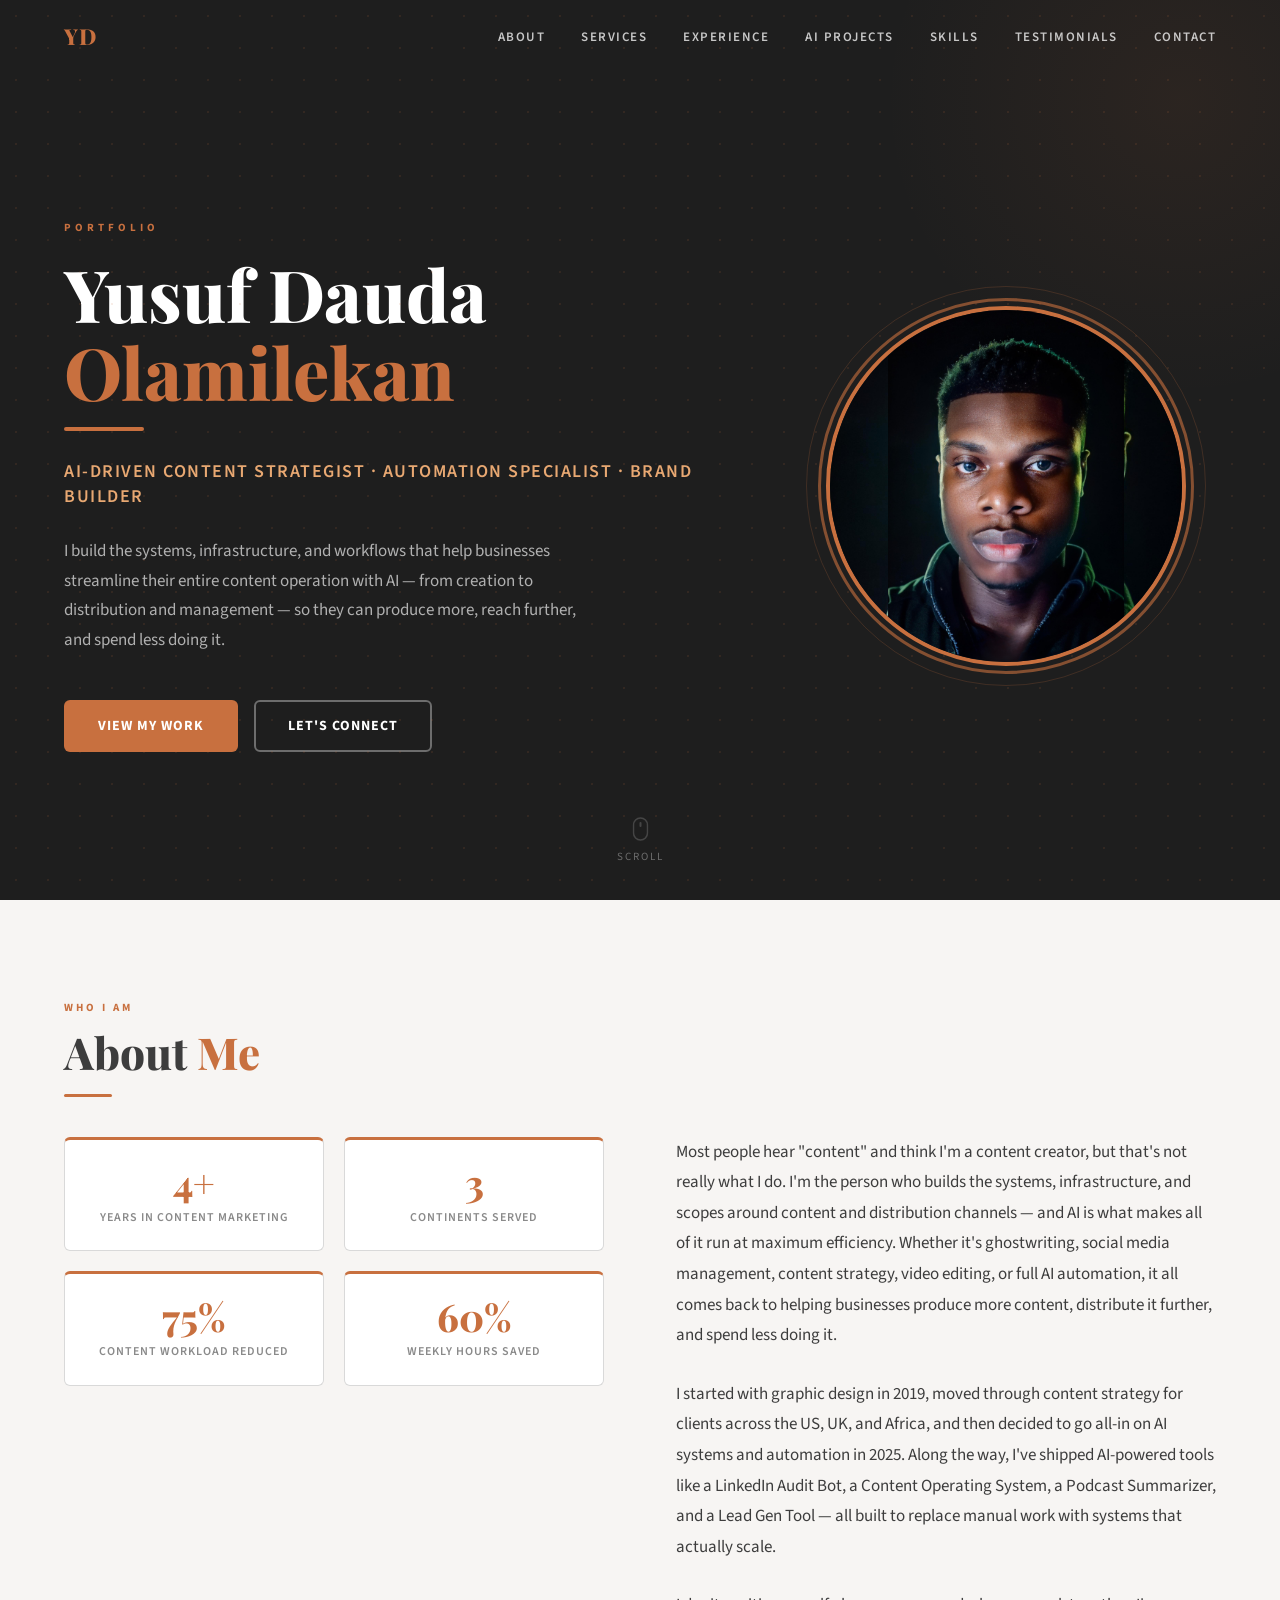
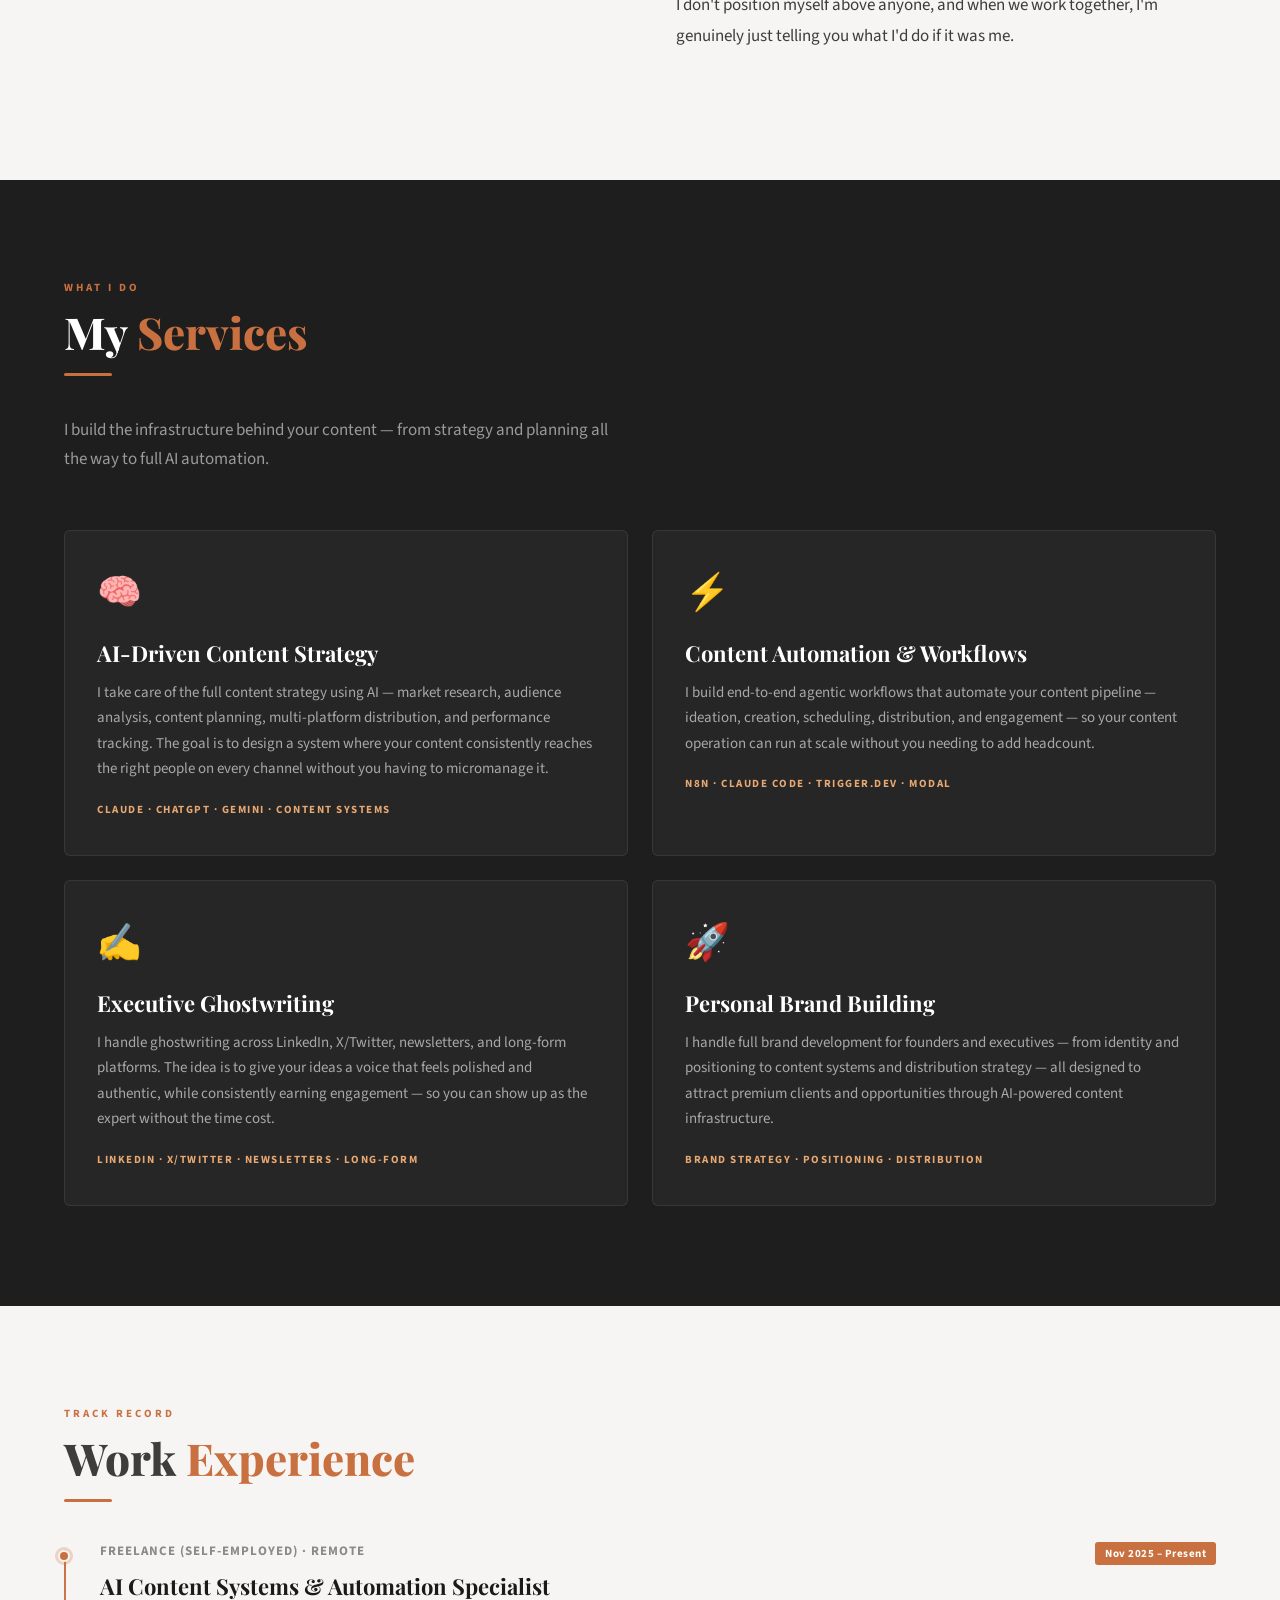
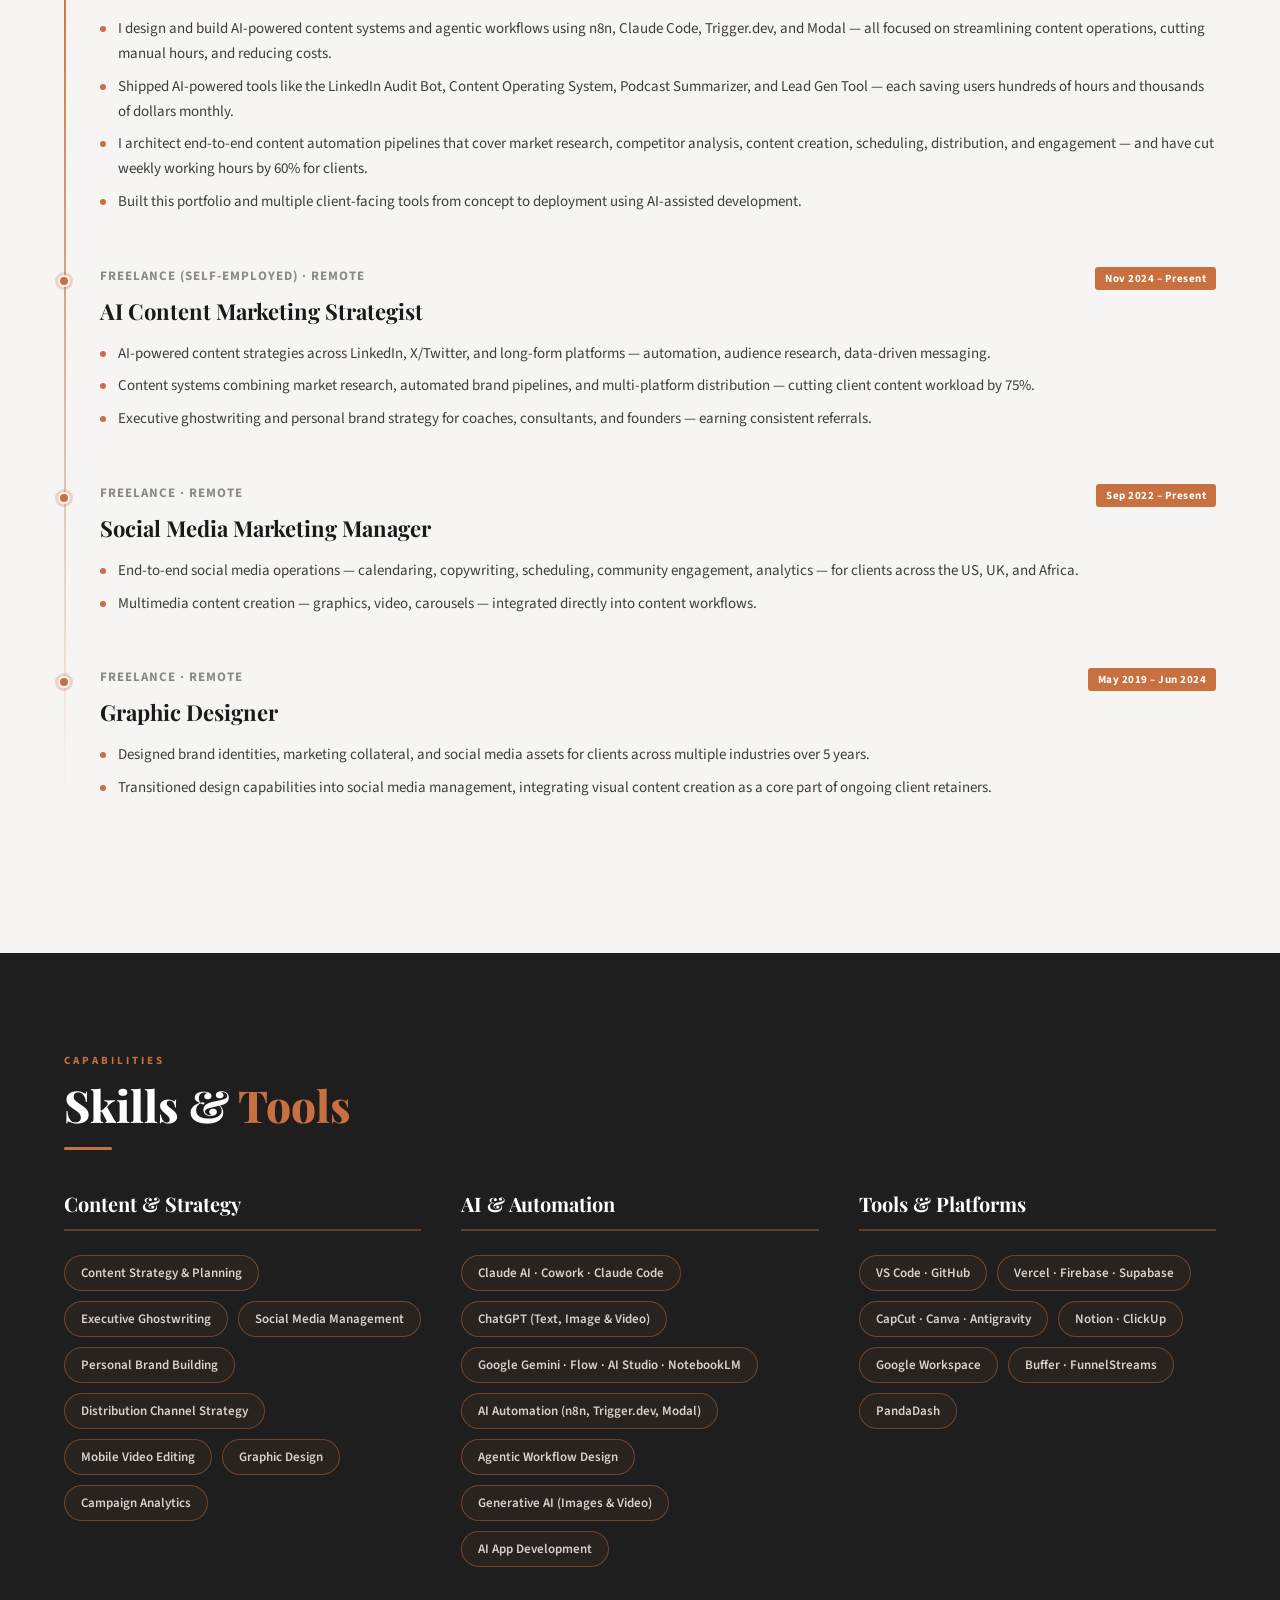
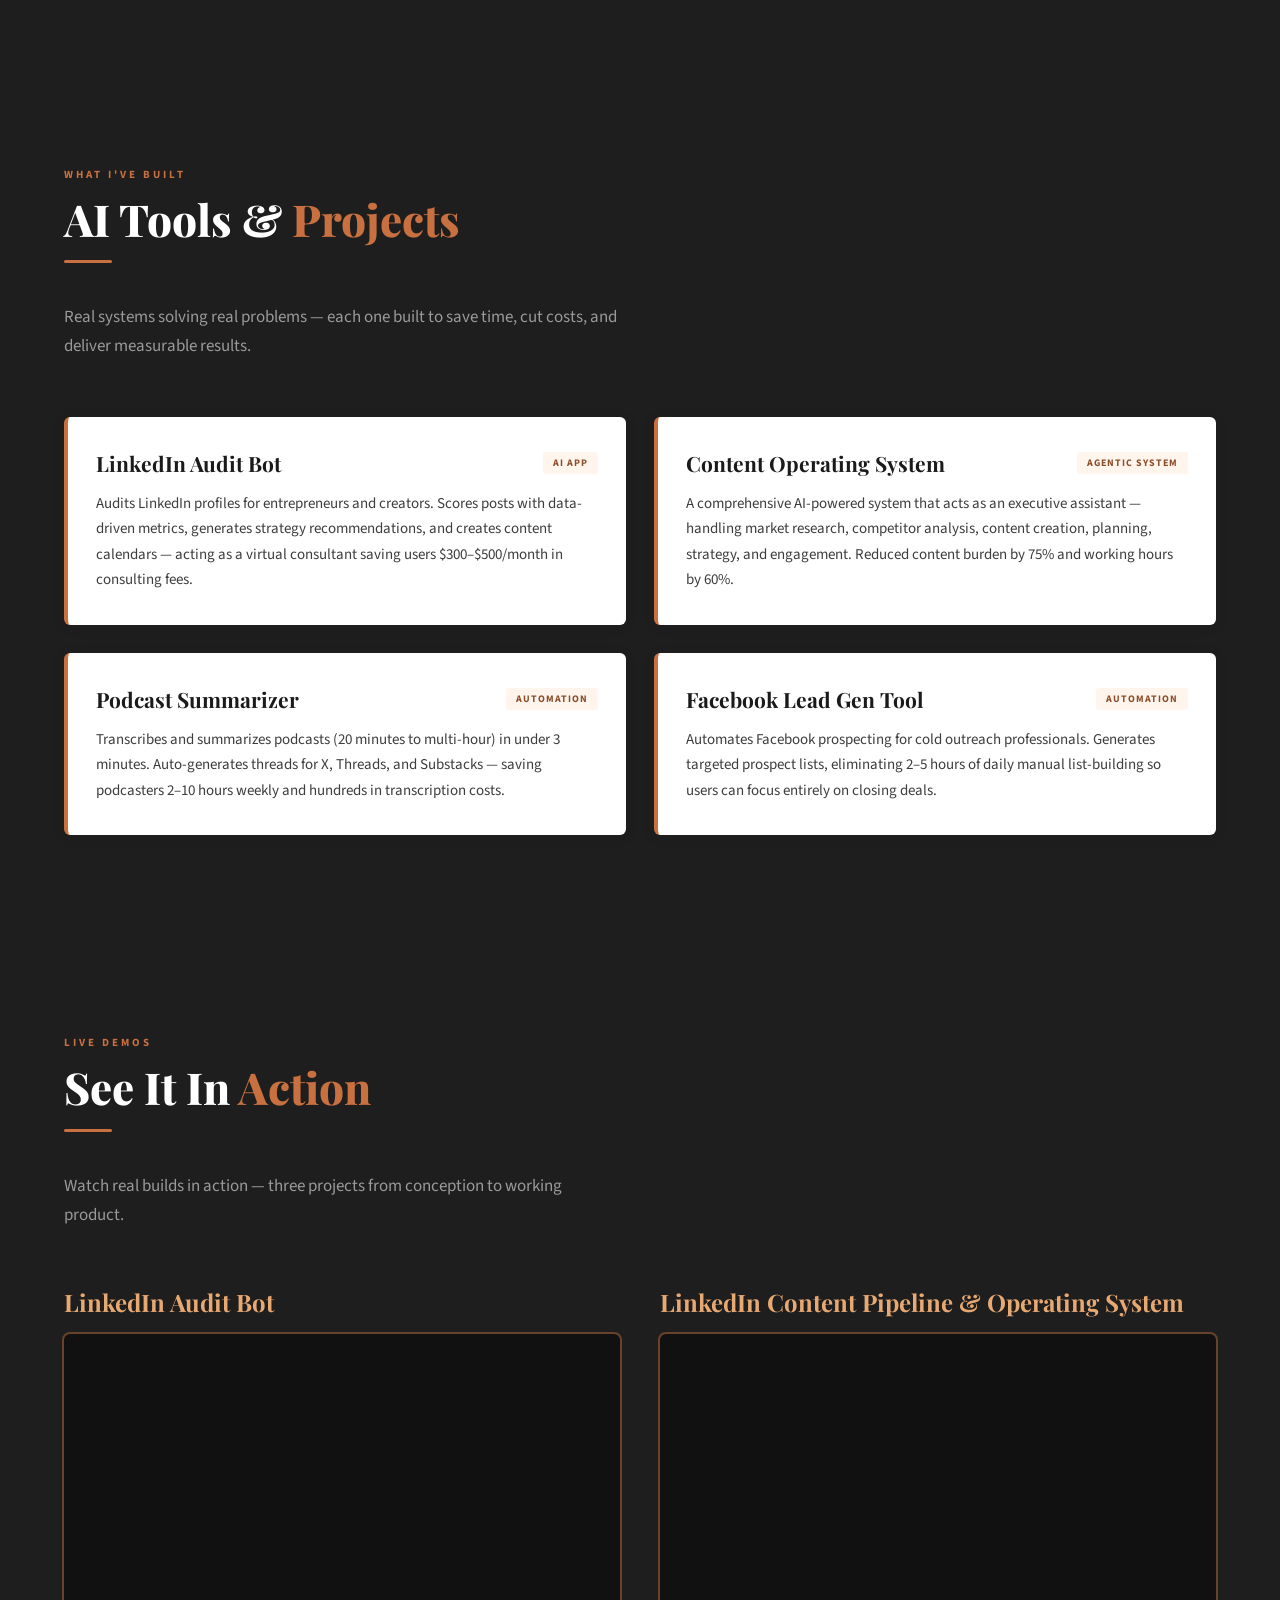
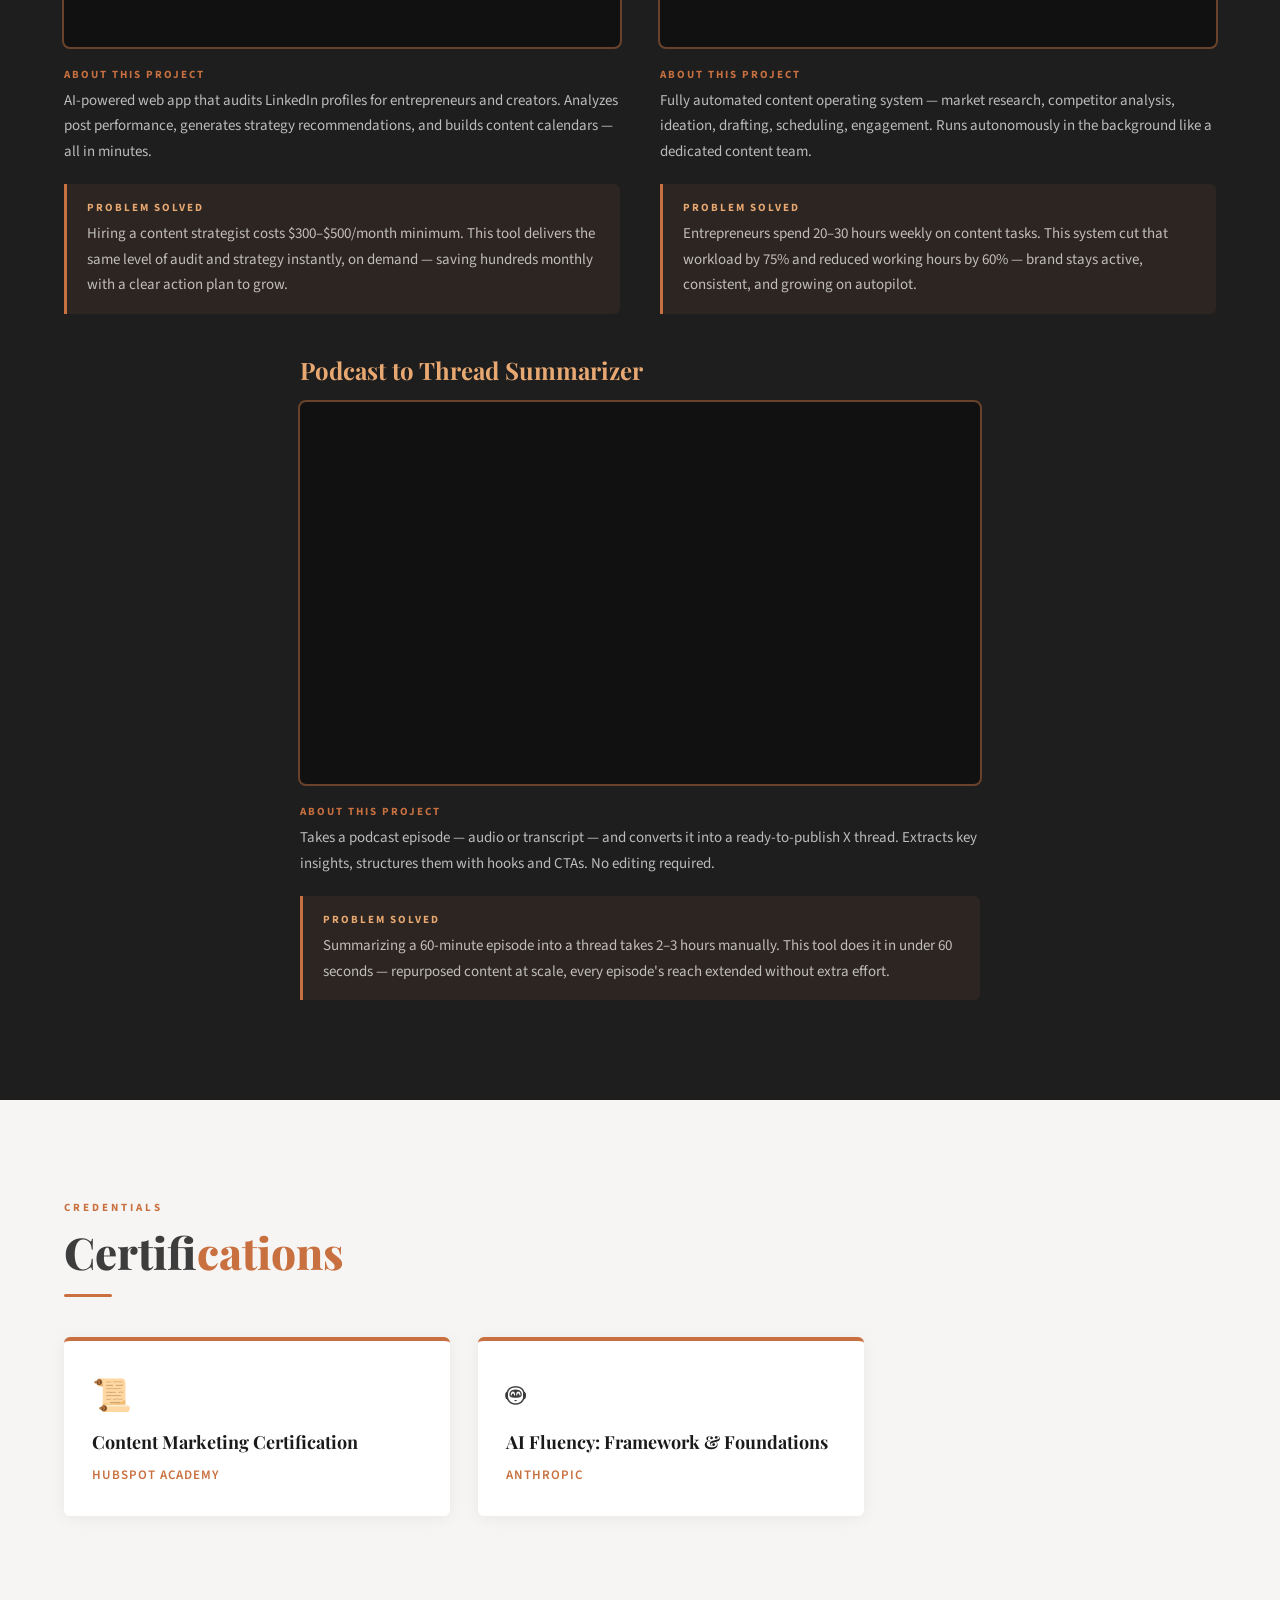
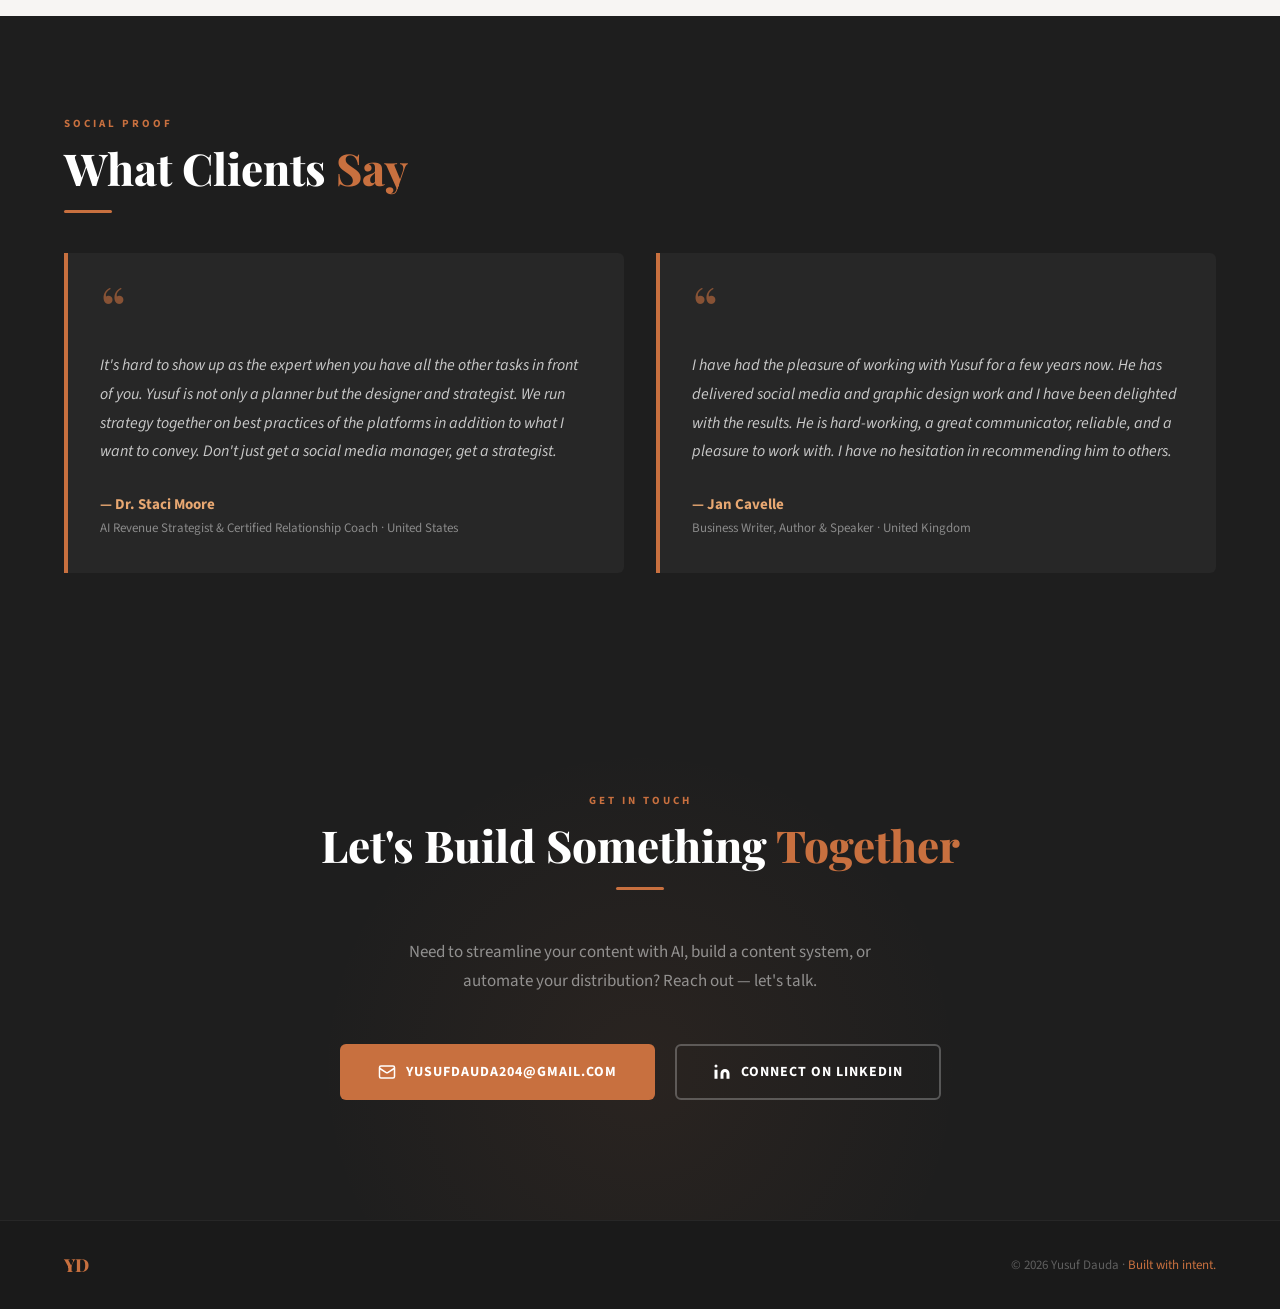
==== commit 197a7676: "Rebrand: AI-driven content strategist positioning, updated all copy" ====
--- a/index.html
+++ b/index.html
@@ -3,21 +3,21 @@
 <head>
   <meta charset="UTF-8" />
   <meta name="viewport" content="width=device-width, initial-scale=1.0" />
-  <meta name="description" content="Yusuf Dauda — AI Builder. I build apps, agentic workflows, and automation systems that help businesses produce more, spend less, and scale faster." />
-  <title>Yusuf Dauda — AI Builder | Apps, Agentic Workflows &amp; Automation Systems</title>
+  <meta name="description" content="Yusuf Dauda — AI-Driven Content Strategist &amp; Automation Specialist. I build the systems, infrastructure, and workflows that help businesses streamline their entire content operation with AI — so they can produce more, reach further, and spend less doing it." />
+  <title>Yusuf Dauda — AI-Driven Content Strategist &amp; Automation Specialist</title>
 
   <!-- Open Graph / Social Media Preview -->
   <meta property="og:type"        content="website" />
   <meta property="og:url"         content="https://dauda-yusuf-portfolio.vercel.app/" />
-  <meta property="og:title"       content="Yusuf Dauda — AI Builder | Apps, Agentic Workflows &amp; Automation Systems" />
-  <meta property="og:description" content="I build AI-powered systems — apps, agentic workflows, and automation pipelines — that help businesses produce more, spend less, and scale faster." />
+  <meta property="og:title"       content="Yusuf Dauda — AI-Driven Content Strategist &amp; Automation Specialist" />
+  <meta property="og:description" content="I build the systems, infrastructure, and workflows that help businesses streamline their entire content operation with AI — so they can produce more, reach further, and spend less doing it." />
   <meta property="og:image"       content="https://dauda-yusuf-portfolio.vercel.app/assets/img/InShot_20230805_040745016.jpg" />
 
   <!-- Twitter / X Card -->
   <meta name="twitter:card"        content="summary_large_image" />
   <meta name="twitter:url"         content="https://dauda-yusuf-portfolio.vercel.app/" />
-  <meta name="twitter:title"       content="Yusuf Dauda — AI Builder | Apps, Agentic Workflows &amp; Automation Systems" />
-  <meta name="twitter:description" content="I build AI-powered systems — apps, agentic workflows, and automation pipelines — that help businesses produce more, spend less, and scale faster." />
+  <meta name="twitter:title"       content="Yusuf Dauda — AI-Driven Content Strategist &amp; Automation Specialist" />
+  <meta name="twitter:description" content="I build the systems, infrastructure, and workflows that help businesses streamline their entire content operation with AI — so they can produce more, reach further, and spend less doing it." />
   <meta name="twitter:image"       content="https://dauda-yusuf-portfolio.vercel.app/assets/img/InShot_20230805_040745016.jpg" />
 
   <link rel="stylesheet" href="css/style.css" />
@@ -73,15 +73,17 @@
 
       <h1 class="hero__name">
         Yusuf Dauda<br>
-        <span class="accent">AI Builder</span>
+        <span class="accent">Olamilekan</span>
       </h1>
       <span class="hero__name-line"></span>
 
-      <p class="hero__tagline">Apps &middot; Agentic Workflows &middot; Automation Systems</p>
+      <p class="hero__tagline">AI-Driven Content Strategist &middot; Automation Specialist &middot; Brand Builder</p>
 
       <p class="hero__bio">
-        I build AI-powered systems — apps, agentic workflows, and automation pipelines —
-        that help businesses produce more, spend less, and scale faster.
+        I build the systems, infrastructure, and workflows that help businesses
+        streamline their entire content operation with AI — from creation to
+        distribution and management — so they can produce more, reach further,
+        and spend less doing it.
       </p>
 
       <div class="hero__ctas">
@@ -95,7 +97,7 @@
       <div class="hero__photo-ring">
         <img
           src="assets/img/InShot_20230805_040745016.jpg"
-          alt="Yusuf Dauda — AI Builder"
+          alt="Yusuf Dauda — AI-Driven Content Strategist"
           class="hero__photo"
         />
       </div>
@@ -131,20 +133,20 @@
         <div class="about__stats fade-in delay-1">
           <div class="stat-card">
             <div class="stat-card__number">4+</div>
-            <div class="stat-card__label">AI Tools Shipped</div>
+            <div class="stat-card__label">Years in Content Marketing</div>
+          </div>
+          <div class="stat-card">
+            <div class="stat-card__number">3</div>
+            <div class="stat-card__label">Continents Served</div>
           </div>
           <div class="stat-card">
             <div class="stat-card__number">75%</div>
-            <div class="stat-card__label">Workload Reduced</div>
+            <div class="stat-card__label">Content Workload Reduced</div>
           </div>
           <div class="stat-card">
             <div class="stat-card__number">60%</div>
             <div class="stat-card__label">Weekly Hours Saved</div>
           </div>
-          <div class="stat-card">
-            <div class="stat-card__number">$500+</div>
-            <div class="stat-card__label">Monthly Savings Per Tool</div>
-          </div>
         </div>
 
       </div>
@@ -152,20 +154,23 @@
       <!-- Right: Bio -->
       <div class="fade-in delay-2">
         <p class="about__bio">
-          I build AI-powered apps, agentic workflows, and automation pipelines for businesses.
-          A LinkedIn Audit Bot that replaces $300–$500/month consulting fees. A Content Operating
-          System that cuts production workload by 75%. A Podcast Summarizer that turns hour-long
-          episodes into threads in under 3 minutes. A Lead Gen Tool that eliminates hours of
-          daily manual prospecting.
+          Most people hear "content" and think I'm a content creator, but that's not really
+          what I do. I'm the person who builds the systems, infrastructure, and scopes around
+          content and distribution channels — and AI is what makes all of it run at maximum
+          efficiency. Whether it's ghostwriting, social media management, content strategy,
+          video editing, or full AI automation, it all comes back to helping businesses produce
+          more content, distribute it further, and spend less doing it.
         </p>
         <p class="about__bio">
-          Started in graphic design (2019), moved through content strategy for clients across the
-          US, UK, and Africa, then went all-in on AI building and automation in 2025. I work with
-          n8n, Claude Code, Trigger.dev, Modal — whatever gets the job done.
+          I started with graphic design in 2019, moved through content strategy for clients
+          across the US, UK, and Africa, and then decided to go all-in on AI systems and
+          automation in 2025. Along the way, I've shipped AI-powered tools like a LinkedIn
+          Audit Bot, a Content Operating System, a Podcast Summarizer, and a Lead Gen Tool —
+          all built to replace manual work with systems that actually scale.
         </p>
         <p class="about__bio">
-          I don't stand above and teach down — I sit beside you. When we work together, I'm
-          telling you what I'd build if it was me.
+          I don't position myself above anyone, and when we work together, I'm genuinely
+          just telling you what I'd do if it was me.
         </p>
       </div>
 
@@ -184,53 +189,55 @@
     <h2 class="section-heading fade-in delay-1">My <span class="accent">Services</span></h2>
     <div class="accent-rule fade-in delay-2"></div>
     <p class="section-subhead fade-in delay-2">
-      From custom AI apps to full automation stacks — I build systems that work while you sleep.
+      I build the infrastructure behind your content — from strategy and planning all the way to full AI automation.
     </p>
 
     <div class="services__grid">
 
       <div class="service-card fade-in delay-1">
+        <span class="service-card__icon">🧠</span>
+        <h3 class="service-card__title">AI-Driven Content Strategy</h3>
+        <p class="service-card__desc">
+          I take care of the full content strategy using AI — market research, audience
+          analysis, content planning, multi-platform distribution, and performance tracking.
+          The goal is to design a system where your content consistently reaches the right
+          people on every channel without you having to micromanage it.
+        </p>
+        <span class="service-card__tag">Claude · ChatGPT · Gemini · Content Systems</span>
+      </div>
+
+      <div class="service-card fade-in delay-2">
         <span class="service-card__icon">⚡</span>
-        <h3 class="service-card__title">Agentic Workflows &amp; Automation</h3>
+        <h3 class="service-card__title">Content Automation &amp; Workflows</h3>
         <p class="service-card__desc">
-          End-to-end agentic workflows built with n8n, Claude Code, Trigger.dev, and Modal.
-          Market research, competitor analysis, content creation, scheduling, engagement —
-          automated. Weekly working hours cut by 60%+.
+          I build end-to-end agentic workflows that automate your content pipeline —
+          ideation, creation, scheduling, distribution, and engagement — so your content
+          operation can run at scale without you needing to add headcount.
         </p>
         <span class="service-card__tag">n8n · Claude Code · Trigger.dev · Modal</span>
       </div>
 
-      <div class="service-card fade-in delay-2">
-        <span class="service-card__icon">🛠️</span>
-        <h3 class="service-card__title">AI App Building</h3>
+      <div class="service-card fade-in delay-3">
+        <span class="service-card__icon">✍️</span>
+        <h3 class="service-card__title">Executive Ghostwriting</h3>
         <p class="service-card__desc">
-          Custom AI-powered web apps that solve specific business problems — audit bots,
-          lead generation tools, content operating systems. Each one replaces manual work,
-          cuts costs, and delivers measurable ROI.
-        </p>
-        <span class="service-card__tag">Vibe Coding · AI APIs · Full-Stack Apps</span>
-      </div>
-
-      <div class="service-card fade-in delay-3">
-        <span class="service-card__icon">🧠</span>
-        <h3 class="service-card__title">AI Content Strategy</h3>
-        <p class="service-card__desc">
-          Content strategies powered by AI — market research, automated brand systems,
-          multi-platform distribution. From ideation to performance analysis, every step
-          streamlined through custom workflows.
-        </p>
-        <span class="service-card__tag">Claude · ChatGPT · Content Systems</span>
+          I handle ghostwriting across LinkedIn, X/Twitter, newsletters, and long-form
+          platforms. The idea is to give your ideas a voice that feels polished and authentic,
+          while consistently earning engagement — so you can show up as the expert without
+          the time cost.
+        </p>
+        <span class="service-card__tag">LinkedIn · X/Twitter · Newsletters · Long-Form</span>
       </div>
 
       <div class="service-card fade-in delay-4">
         <span class="service-card__icon">🚀</span>
         <h3 class="service-card__title">Personal Brand Building</h3>
         <p class="service-card__desc">
-          Brand development for founders and executives — identity, positioning, content
-          strategy, ghostwriting. Brands that attract premium clients through AI-powered
-          content systems across LinkedIn, X/Twitter, and beyond.
-        </p>
-        <span class="service-card__tag">Brand Strategy · Positioning · Ghostwriting</span>
+          I handle full brand development for founders and executives — from identity
+          and positioning to content systems and distribution strategy — all designed to
+          attract premium clients and opportunities through AI-powered content infrastructure.
+        </p>
+        <span class="service-card__tag">Brand Strategy · Positioning · Distribution</span>
       </div>
 
     </div>
@@ -256,12 +263,12 @@
           <span class="exp-item__company">Freelance (Self-Employed) &middot; Remote</span>
           <span class="exp-item__date">Nov 2025 – Present</span>
         </div>
-        <h3 class="exp-item__role">AI Builder &amp; Automation Specialist</h3>
+        <h3 class="exp-item__role">AI Content Systems &amp; Automation Specialist</h3>
         <ul class="exp-item__bullets">
-          <li>Build agentic workflows with n8n, Claude Code, Trigger.dev, and Modal — streamlining operations, cutting manual hours, reducing costs.</li>
-          <li>Shipped AI-powered web apps: LinkedIn Audit Bot, Podcast Summarizer, Lead Gen Tool, Content Operating System — saving users hundreds of hours and thousands of dollars monthly.</li>
-          <li>Architect end-to-end automation pipelines — market research, competitor analysis, content creation, scheduling, engagement — cutting weekly working hours by 60%.</li>
-          <li>Vibe coded this portfolio and multiple client-facing tools from concept to deployment.</li>
+          <li>I design and build AI-powered content systems and agentic workflows using n8n, Claude Code, Trigger.dev, and Modal — all focused on streamlining content operations, cutting manual hours, and reducing costs.</li>
+          <li>Shipped AI-powered tools like the LinkedIn Audit Bot, Content Operating System, Podcast Summarizer, and Lead Gen Tool — each saving users hundreds of hours and thousands of dollars monthly.</li>
+          <li>I architect end-to-end content automation pipelines that cover market research, competitor analysis, content creation, scheduling, distribution, and engagement — and have cut weekly working hours by 60% for clients.</li>
+          <li>Built this portfolio and multiple client-facing tools from concept to deployment using AI-assisted development.</li>
         </ul>
       </div>
 
@@ -323,30 +330,42 @@
     <div class="skills__grid">
 
       <div class="fade-in delay-1">
-        <h3 class="skills__panel-title">AI &amp; Building</h3>
-        <div class="skills__chips">
-          <span class="chip">AI App Development (Vibe Coding)</span>
-          <span class="chip">Agentic Workflow Design</span>
-          <span class="chip">AI Automation (n8n, Trigger.dev, Modal)</span>
-          <span class="chip">Claude &amp; Claude Code</span>
-          <span class="chip">ChatGPT · AI APIs</span>
-          <span class="chip">Generative AI (Images &amp; Video)</span>
-          <span class="chip">VS Code · GitHub</span>
-          <span class="chip">Vercel · Deployment</span>
-        </div>
-      </div>
-
-      <div class="fade-in delay-2">
-        <h3 class="skills__panel-title">Strategy &amp; Tools</h3>
+        <h3 class="skills__panel-title">Content &amp; Strategy</h3>
         <div class="skills__chips">
           <span class="chip">Content Strategy &amp; Planning</span>
-          <span class="chip">Personal Brand Building</span>
           <span class="chip">Executive Ghostwriting</span>
           <span class="chip">Social Media Management</span>
+          <span class="chip">Personal Brand Building</span>
+          <span class="chip">Distribution Channel Strategy</span>
+          <span class="chip">Mobile Video Editing</span>
+          <span class="chip">Graphic Design</span>
+          <span class="chip">Campaign Analytics</span>
+        </div>
+      </div>
+
+      <div class="fade-in delay-2">
+        <h3 class="skills__panel-title">AI &amp; Automation</h3>
+        <div class="skills__chips">
+          <span class="chip">Claude AI · Cowork · Claude Code</span>
+          <span class="chip">ChatGPT (Text, Image &amp; Video)</span>
+          <span class="chip">Google Gemini · Flow · AI Studio · NotebookLM</span>
+          <span class="chip">AI Automation (n8n, Trigger.dev, Modal)</span>
+          <span class="chip">Agentic Workflow Design</span>
+          <span class="chip">Generative AI (Images &amp; Video)</span>
+          <span class="chip">AI App Development</span>
+        </div>
+      </div>
+
+      <div class="fade-in delay-3">
+        <h3 class="skills__panel-title">Tools &amp; Platforms</h3>
+        <div class="skills__chips">
+          <span class="chip">VS Code · GitHub</span>
+          <span class="chip">Vercel · Firebase · Supabase</span>
+          <span class="chip">CapCut · Canva · Antigravity</span>
           <span class="chip">Notion · ClickUp</span>
           <span class="chip">Google Workspace</span>
-          <span class="chip">Buffer · Canva</span>
-          <span class="chip">Campaign Analytics</span>
+          <span class="chip">Buffer · FunnelStreams</span>
+          <span class="chip">PandaDash</span>
         </div>
       </div>
 
@@ -621,8 +640,8 @@
     <div class="accent-rule fade-in delay-2" style="margin: 0 auto 48px;"></div>
 
     <p class="contact__sub fade-in delay-2">
-      Need an AI-powered app, an agentic workflow, or an automation system?
-      Reach out — let's build.
+      Need to streamline your content with AI, build a content system, or automate your distribution?
+      Reach out — let's talk.
     </p>
 
     <div class="contact__buttons fade-in delay-3">
--- a/css/style.css
+++ b/css/style.css
@@ -686,7 +686,7 @@
    ================================================================ */
 .skills__grid {
   display: grid;
-  grid-template-columns: 1fr 1fr;
+  grid-template-columns: repeat(3, 1fr);
   gap: 40px;
 }
 
@@ -782,115 +782,6 @@
   line-height: 1.7;
   color: var(--body-text);
 }
-
-/* ================================================================
-   SOCIAL MEDIA WORK
-   ================================================================ */
-.smm__grid {
-  display: grid;
-  grid-template-columns: repeat(2, 1fr);
-  gap: 28px;
-  margin-bottom: 48px;
-}
-
-.smm-card {
-  background: rgba(255,255,255,0.04);
-  border: 1px solid rgba(255,255,255,0.08);
-  border-radius: var(--radius);
-  overflow: hidden;
-  transition: all var(--transition);
-}
-
-.smm-card:hover {
-  transform: translateY(-4px);
-  box-shadow: 0 16px 40px rgba(0,0,0,0.35);
-  border-color: rgba(200,112,63,0.35);
-}
-
-.smm-card__img-wrap {
-  width: 100%;
-  height: 220px;
-  overflow: hidden;
-  background: #111;
-}
-
-.smm-card__img {
-  width: 100%;
-  height: 100%;
-  object-fit: cover;
-  object-position: top center;
-  transition: transform 0.5s ease;
-}
-
-.smm-card:hover .smm-card__img {
-  transform: scale(1.04);
-}
-
-.smm-card__body {
-  padding: 24px 24px 28px;
-}
-
-.smm-card__meta {
-  display: flex;
-  align-items: center;
-  justify-content: space-between;
-  flex-wrap: wrap;
-  gap: 8px;
-  margin-bottom: 12px;
-}
-
-.smm-card__badge {
-  background: var(--accent-pale);
-  color: var(--accent-dark);
-  font-size: 10px;
-  font-weight: 700;
-  letter-spacing: 1px;
-  text-transform: uppercase;
-  padding: 4px 10px;
-  border-radius: 3px;
-}
-
-.smm-card__platform-row {
-  display: flex;
-  gap: 6px;
-  flex-wrap: wrap;
-}
-
-.smm-chip {
-  display: inline-flex;
-  align-items: center;
-  padding: 3px 10px;
-  border-radius: 100px;
-  font-size: 11px;
-  font-weight: 600;
-  letter-spacing: 0.5px;
-  border: 1.5px solid rgba(200,112,63,0.45);
-  color: rgba(255,255,255,0.7);
-  background: rgba(200,112,63,0.06);
-}
-
-.smm-card__title {
-  font-family: var(--font-heading);
-  font-size: 20px;
-  font-weight: 700;
-  color: var(--white);
-  margin-bottom: 10px;
-}
-
-.smm-card__desc {
-  font-size: 14px;
-  line-height: 1.7;
-  color: rgba(255,255,255,0.6);
-}
-
-.smm__ctas {
-  display: flex;
-  gap: 16px;
-  flex-wrap: wrap;
-  justify-content: center;
-  padding-top: 8px;
-}
-
 
 /* ================================================================
    VIDEO DEMOS
@@ -1190,7 +1081,7 @@
   .about__grid { grid-template-columns: 1fr; gap: 48px; }
   .about__stats { grid-template-columns: repeat(4, 1fr); }
 
-  .skills__grid { grid-template-columns: 1fr; }
+  .skills__grid { grid-template-columns: 1fr 1fr; }
 }
 
 @media (max-width: 768px) {
@@ -1205,10 +1096,9 @@
 
   .about__stats { grid-template-columns: 1fr 1fr; }
 
-  .services__grid     { grid-template-columns: 1fr; }
-  .projects__grid     { grid-template-columns: 1fr; }
-  .smm__grid          { grid-template-columns: 1fr; }
-  .demos__grid        { grid-template-columns: 1fr; gap: 56px; }
+  .services__grid { grid-template-columns: 1fr; }
+  .projects__grid { grid-template-columns: 1fr; }
+  .demos__grid    { grid-template-columns: 1fr; gap: 56px; }
   .certs__grid    { grid-template-columns: 1fr; }
   .testimonials__grid { grid-template-columns: 1fr; }
 
